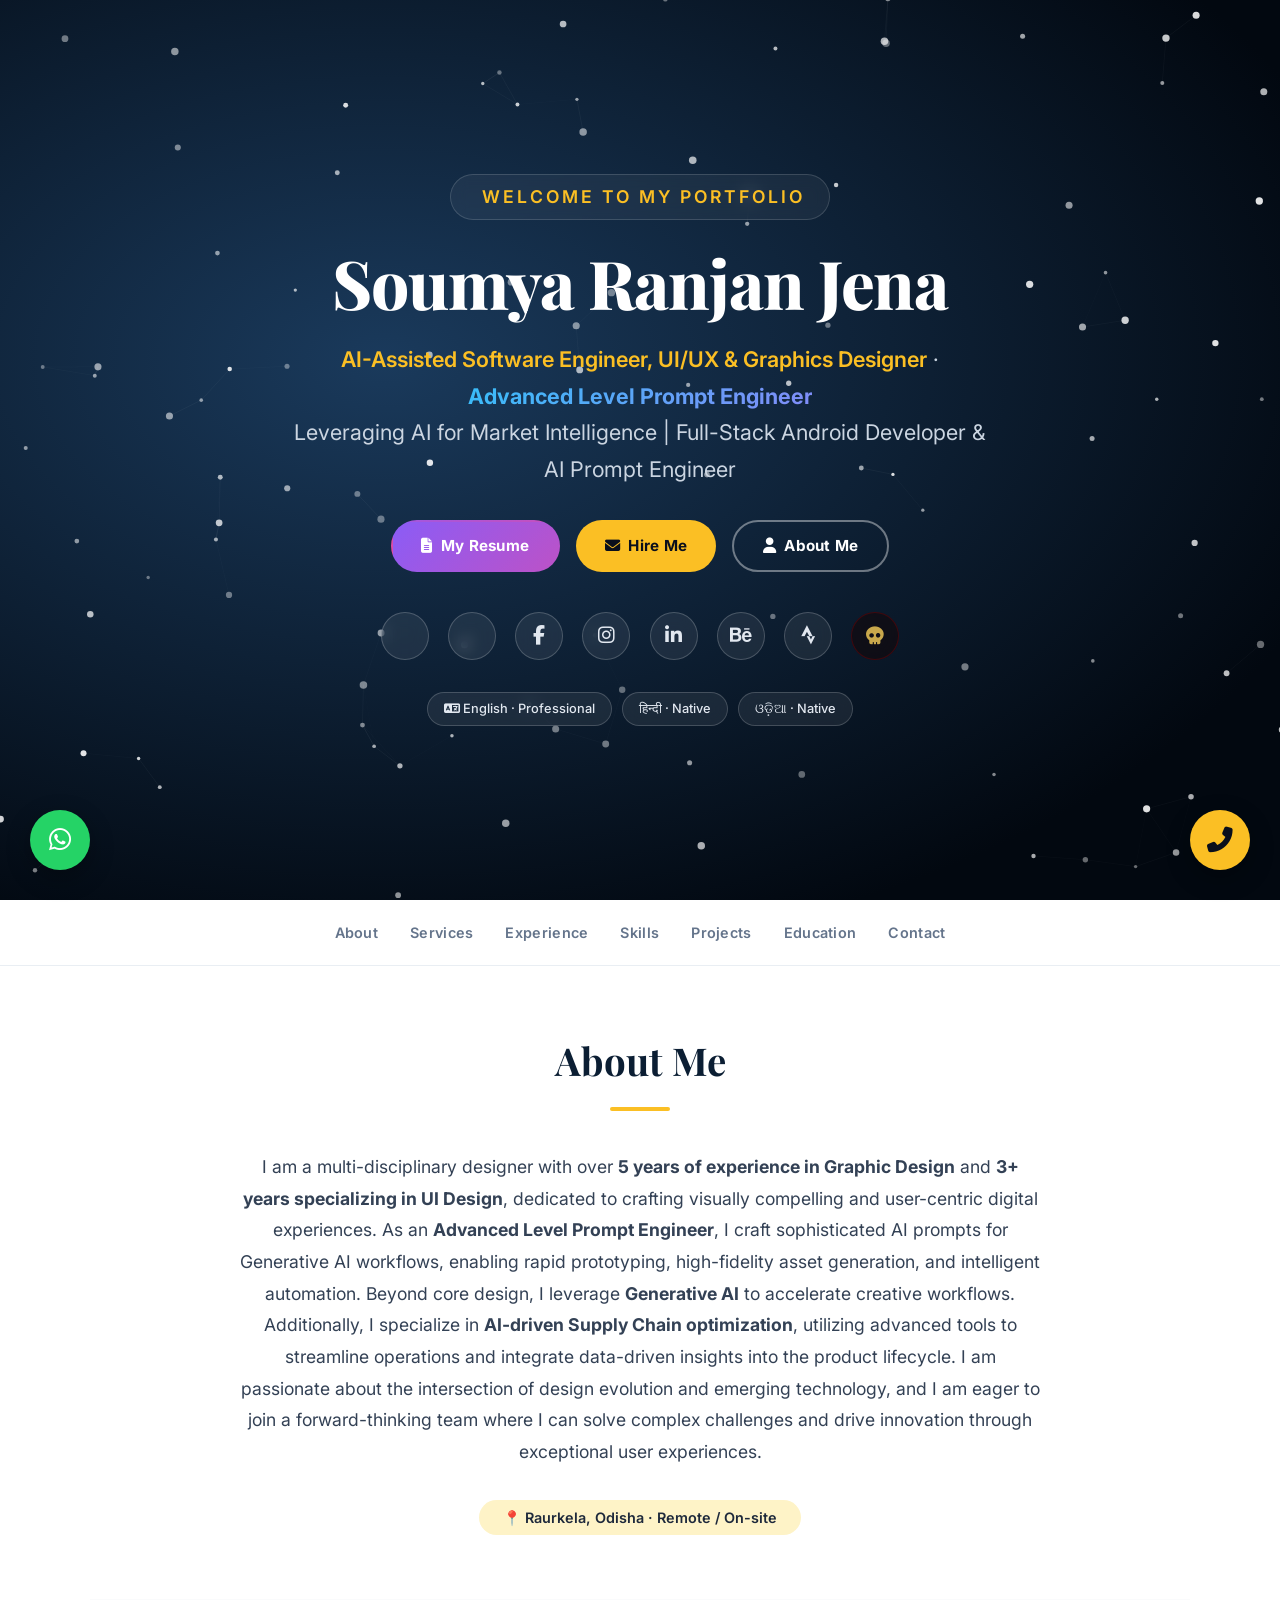
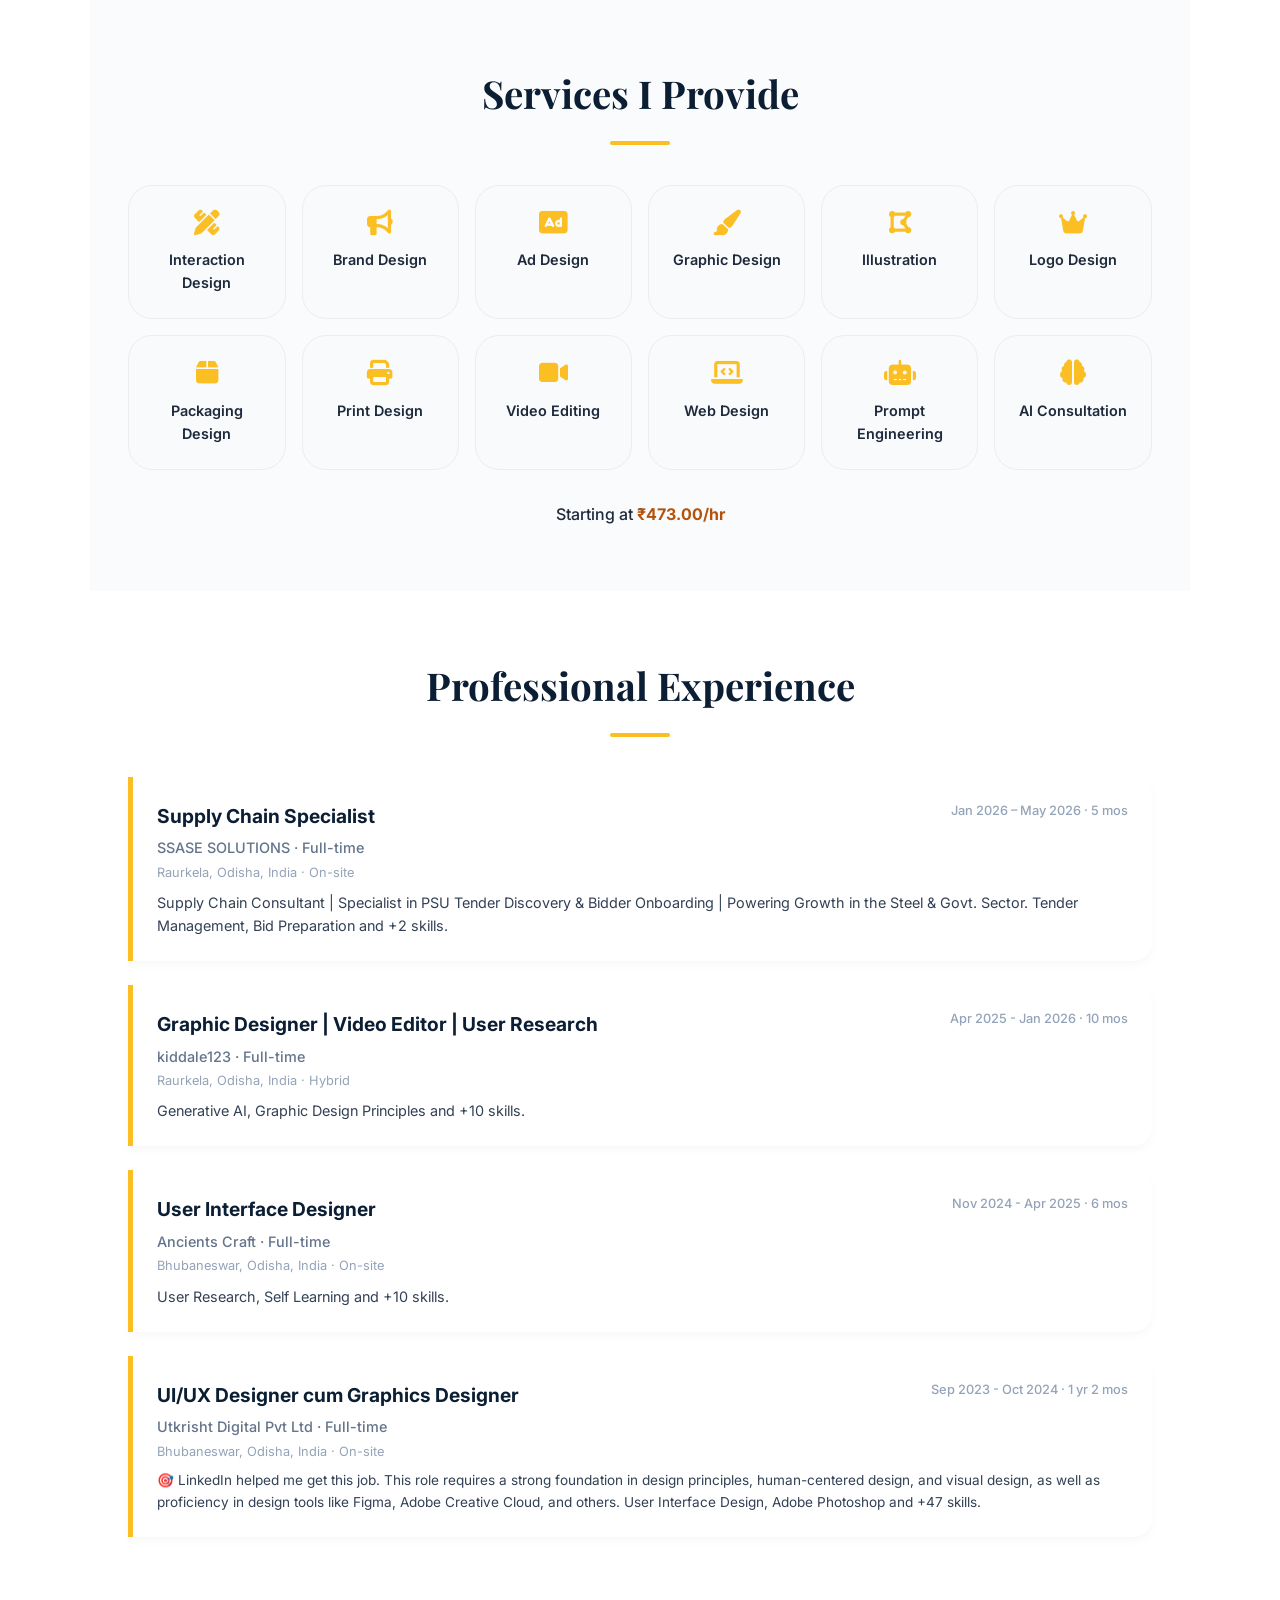
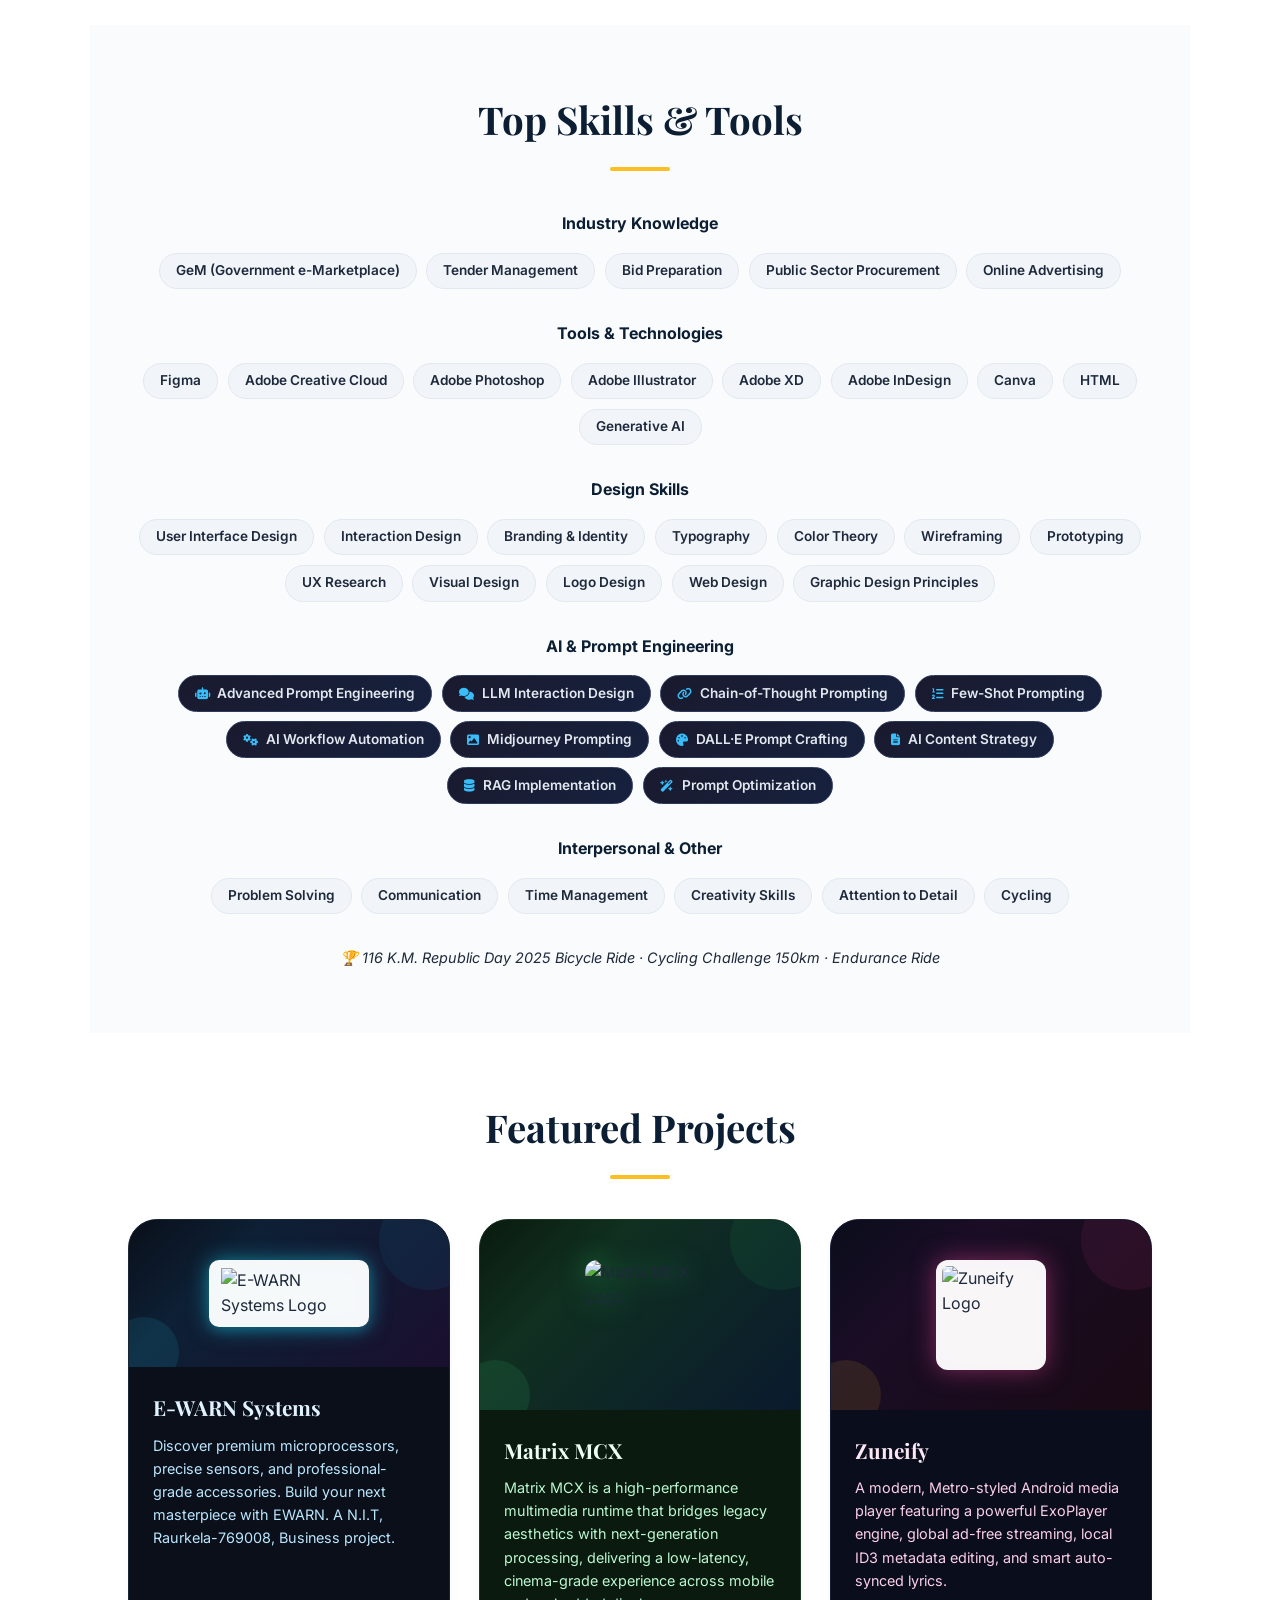
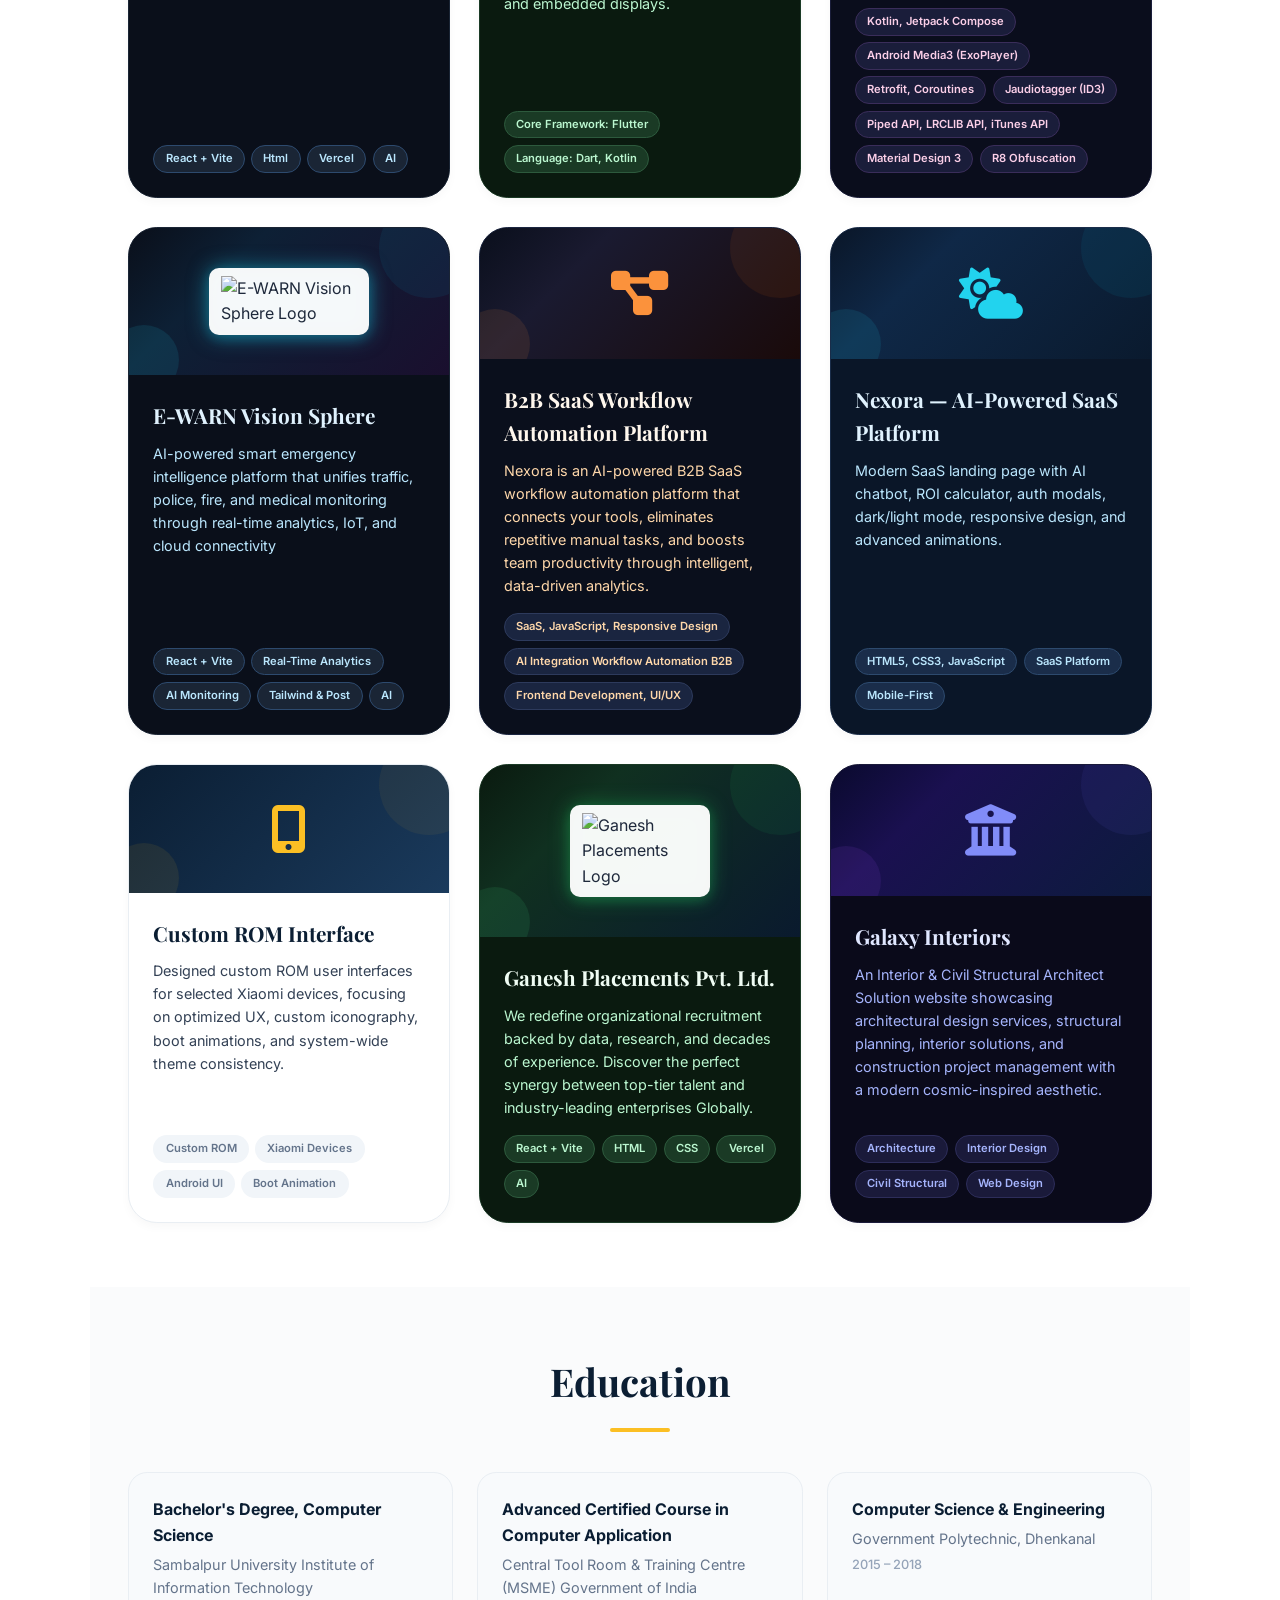
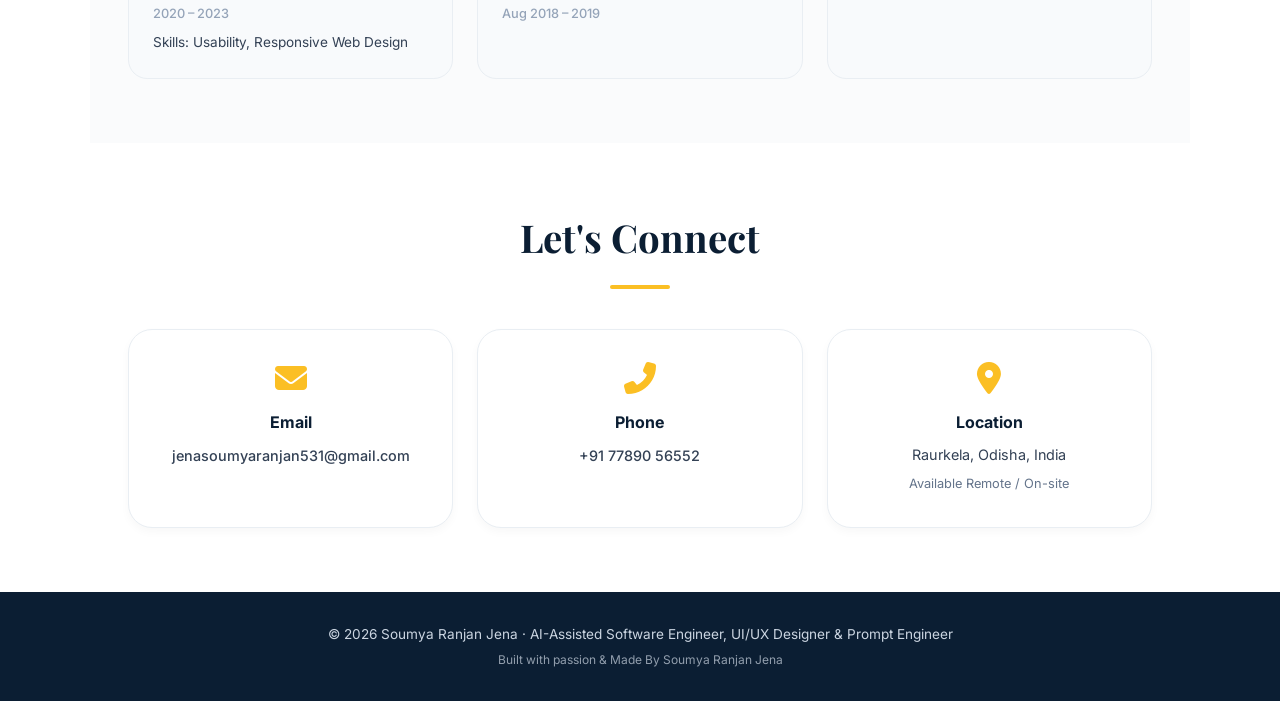
==== index.html @ 6c0fbbd3 "Update index.html" ====
<!DOCTYPE html>
<html lang="en">
<head>
  <meta charset="UTF-8">
  <meta name="viewport" content="width=device-width, initial-scale=1.0, viewport-fit=cover">
  <meta name="description" content="Soumya Ranjan Jena - AI-Assisted Software Engineer, UI/UX Designer & Advanced Prompt Engineer. Full-Stack Android Developer & AI Prompt Engineer and AI-driven Market Intelligence.">
  <meta name="keywords" content="Soumya Ranjan Jena, UI/UX Designer, GitHub, Android App Developer, Prompt Engineer, Graphic Designer, Portfolio, Odisha, Raurkela, AI">
  <meta name="author" content="Soumya Ranjan Jena">
  <meta name="robots" content="index, follow">
  <meta name="theme-color" content="#060e1a">
  <meta property="og:title" content="Soumya Ranjan Jena | AI-Assisted Software Engineer, UI/UX & Prompt Engineer">
  <meta property="og:description" content="Multi-disciplinary designer with 5+ years in Graphic Design, 3+ years in UI Design, and Advanced Prompt Engineering.">
  <meta property="og:type" content="website">
  <meta property="og:url" content="https://soumyaranjanjena.com">
  <meta name="twitter:card" content="summary_large_image">
  <title>Soumya Ranjan Jena | AI-Assisted Software Engineer, UI/UX Designer & Prompt Engineer</title>

  <link rel="preconnect" href="https://fonts.googleapis.com">
  <link rel="preconnect" href="https://fonts.gstatic.com" crossorigin>
  <link href="https://fonts.googleapis.com/css2?family=Inter:opsz,wght@14..32,400;14..32,500;14..32,600;14..32,700;14..32,800&family=Playfair+Display:ital,wght@0,500;0,600;0,700;0,800;1,500&family=JetBrains+Mono:wght@400;500;600;700&display=swap" rel="stylesheet">

  <link rel="stylesheet" href="https://cdnjs.cloudflare.com/ajax/libs/font-awesome/6.5.1/css/all.min.css">
  <link rel="stylesheet" href="styles.css">
</head>
<body>

  <div class="portfolio-container">

    <!-- ═══════════ HERO SECTION ═══════════ -->
    <section class="hero-section" id="heroParticleSection">
      <canvas id="particleCanvas" aria-hidden="true"></canvas>
      <div class="hero-content">
        <div class="hero-greeting">
          <i class="fas fa-sparkle"></i> Welcome to my portfolio
        </div>
        <h1 class="hero-name">Soumya Ranjan Jena</h1>
        <p class="hero-title">
          <span>AI-Assisted Software Engineer, UI/UX & Graphics Designer</span> · <span class="prompt-engineer-highlight">Advanced Level Prompt Engineer</span><br>
          Leveraging AI for Market Intelligence | Full-Stack Android Developer & AI Prompt Engineer
        </p>
        <div class="hero-cta-row">
          <a href="https://drive.google.com/file/d/19AWkJLSnMa0-vsT8TXa7Far9AjU8ln9J/view" target="_blank" rel="noopener noreferrer" class="btn-resume">
            <i class="fas fa-file-alt"></i> My Resume
          </a>
          <a href="mailto:jenasoumyaranjan531@gmail.com" class="btn-primary">
            <i class="fas fa-envelope"></i> Hire Me
          </a>
          <a href="#about" class="btn-outline">
            <i class="fas fa-user"></i> About Me
          </a>
        </div>

        <div class="hero-social-links">
          <a href="https://github.com/blacksrj531/" target="_blank" rel="noopener noreferrer" class="social-icon-link" aria-label="GitHub">
            <i class="fab fa-github-in"></i>
          </a>
           <a href="https://leetcode.com/u/soumya-ranjan-jena-5/" target="_blank" rel="noopener noreferrer" class="social-icon-link" aria-label="LeetCode">
            <i class="fab fa-leetcode-in"></i>
          </a>
          <a href="https://www.facebook.com/share/17TRQU65YR/" target="_blank" rel="noopener noreferrer" class="social-icon-link" aria-label="Facebook">
            <i class="fab fa-facebook-f"></i>
          </a>
          <a href="https://www.instagram.com/blacksrj/" target="_blank" rel="noopener noreferrer" class="social-icon-link" aria-label="Instagram">
            <i class="fab fa-instagram"></i>
          </a>
          <a href="https://www.linkedin.com/in/jenasoumyaranjan531/" target="_blank" rel="noopener noreferrer" class="social-icon-link" aria-label="LinkedIn">
            <i class="fab fa-linkedin-in"></i>
          </a>
          <a href="https://www.behance.net/jenasoumyaranjan531/" target="_blank" rel="noopener noreferrer" class="social-icon-link" aria-label="Behance">
            <i class="fab fa-behance"></i>
          </a>
          <a href="https://www.strava.com/athletes/130008737/" target="_blank" rel="noopener noreferrer" class="social-icon-link" aria-label="Strava">
            <i class="fab fa-strava"></i>
          </a>
          <a href="https://blacksrj531.github.io/SRJ-Gothic-Creation/" target="_blank" rel="noopener noreferrer" class="social-icon-link gothic-portfolio-icon" aria-label="SRJ Gothic Creation Portfolio">
            <i class="fas fa-skull"></i>
          </a>
        </div>

        <div class="hero-lang-badges">
          <span class="lang-badge"><i class="fas fa-language"></i> English · Professional</span>
          <span class="lang-badge">हिन्दी · Native</span>
          <span class="lang-badge">ଓଡ଼ିଆ · Native</span>
        </div>
      </div>
    </section>

    <!-- ═══════════ NAVIGATION ═══════════ -->
    <nav class="nav-bar">
      <button class="mobile-menu-toggle" id="mobileMenuToggle" aria-label="Toggle menu" aria-expanded="false">
        <i class="fas fa-bars"></i>
      </button>
      <div class="nav-links" id="navLinks">
        <a href="#about" class="nav-link">About</a>
        <a href="#services" class="nav-link">Services</a>
        <a href="#experience" class="nav-link">Experience</a>
        <a href="#skills" class="nav-link">Skills</a>
        <a href="#projects" class="nav-link">Projects</a>
        <a href="#education" class="nav-link">Education</a>
        <a href="#contact" class="nav-link">Contact</a>
      </div>
    </nav>

    <!-- ═══════════ ABOUT SECTION ═══════════ -->
    <section class="section" id="about">
      <h2 class="section-title">About Me</h2>
      <p class="about-text">
        I am a multi-disciplinary designer with over <strong>5 years of experience in Graphic Design</strong> and <strong>3+ years specializing in UI Design</strong>, dedicated to crafting visually compelling and user-centric digital experiences. As an <strong>Advanced Level Prompt Engineer</strong>, I craft sophisticated AI prompts for Generative AI workflows, enabling rapid prototyping, high-fidelity asset generation, and intelligent automation. Beyond core design, I leverage <strong>Generative AI</strong> to accelerate creative workflows. Additionally, I specialize in <strong>AI-driven Supply Chain optimization</strong>, utilizing advanced tools to streamline operations and integrate data-driven insights into the product lifecycle. I am passionate about the intersection of design evolution and emerging technology, and I am eager to join a forward-thinking team where I can solve complex challenges and drive innovation through exceptional user experiences.
      </p>
      <div class="location-badge-container">
        <span class="location-badge">📍 Raurkela, Odisha · Remote / On-site</span>
      </div>
    </section>

    <!-- ═══════════ SERVICES SECTION ═══════════ -->
    <section class="section section-alt" id="services">
      <h2 class="section-title">Services I Provide</h2>
      <div class="services-grid">
        <div class="service-card"><i class="fas fa-pencil-ruler"></i> Interaction Design</div>
        <div class="service-card"><i class="fas fa-bullhorn"></i> Brand Design</div>
        <div class="service-card"><i class="fas fa-ad"></i> Ad Design</div>
        <div class="service-card"><i class="fas fa-paint-brush"></i> Graphic Design</div>
        <div class="service-card"><i class="fas fa-draw-polygon"></i> Illustration</div>
        <div class="service-card"><i class="fas fa-crown"></i> Logo Design</div>
        <div class="service-card"><i class="fas fa-box"></i> Packaging Design</div>
        <div class="service-card"><i class="fas fa-print"></i> Print Design</div>
        <div class="service-card"><i class="fas fa-video"></i> Video Editing</div>
        <div class="service-card"><i class="fas fa-laptop-code"></i> Web Design</div>
        <div class="service-card"><i class="fas fa-robot"></i> Prompt Engineering</div>
        <div class="service-card"><i class="fas fa-brain"></i> AI Consultation</div>
      </div>
      <p class="pricing-text">Starting at <strong class="pricing-amount">₹473.00/hr</strong></p>
    </section>

    <!-- ═══════════ EXPERIENCE SECTION ═══════════ -->
    <section class="section" id="experience">
      <h2 class="section-title">Professional Experience</h2>

      <div class="experience-item">
        <div class="exp-header">
          <div class="exp-role">Supply Chain Specialist</div>
          <div class="exp-date">Jan 2026 – May 2026 · 5 mos</div>
        </div>
        <div class="exp-company">SSASE SOLUTIONS · Full-time</div>
        <div class="exp-location">Raurkela, Odisha, India · On-site</div>
        <p class="exp-description">Supply Chain Consultant | Specialist in PSU Tender Discovery & Bidder Onboarding | Powering Growth in the Steel & Govt. Sector. Tender Management, Bid Preparation and +2 skills.</p>
      </div>

      <div class="experience-item">
        <div class="exp-header">
          <div class="exp-role">Graphic Designer | Video Editor | User Research</div>
          <div class="exp-date">Apr 2025 - Jan 2026 · 10 mos</div>
        </div>
        <div class="exp-company">kiddale123 · Full-time</div>
        <div class="exp-location">Raurkela, Odisha, India · Hybrid</div>
        <p class="exp-description">Generative AI, Graphic Design Principles and +10 skills.</p>
      </div>

      <div class="experience-item">
        <div class="exp-header">
          <div class="exp-role">User Interface Designer</div>
          <div class="exp-date">Nov 2024 - Apr 2025 · 6 mos</div>
        </div>
        <div class="exp-company">Ancients Craft · Full-time</div>
        <div class="exp-location">Bhubaneswar, Odisha, India · On-site</div>
        <p class="exp-description">User Research, Self Learning and +10 skills.</p>
      </div>

      <div class="experience-item">
        <div class="exp-header">
          <div class="exp-role">UI/UX Designer cum Graphics Designer</div>
          <div class="exp-date">Sep 2023 - Oct 2024 · 1 yr 2 mos</div>
        </div>
        <div class="exp-company">Utkrisht Digital Pvt Ltd · Full-time</div>
        <div class="exp-location">Bhubaneswar, Odisha, India · On-site</div>
        <p class="exp-description exp-linkedin">🎯 LinkedIn helped me get this job. This role requires a strong foundation in design principles, human-centered design, and visual design, as well as proficiency in design tools like Figma, Adobe Creative Cloud, and others. User Interface Design, Adobe Photoshop and +47 skills.</p>
      </div>
    </section>

    <!-- ═══════════ SKILLS SECTION ═══════════ -->
    <section class="section section-alt" id="skills">
      <h2 class="section-title">Top Skills & Tools</h2>
      <div class="skills-categories">
        <div class="skills-category">
          <h3 class="skills-category-title">Industry Knowledge</h3>
          <div class="skills-cloud">
            <span class="skill-tag">GeM (Government e-Marketplace)</span>
            <span class="skill-tag">Tender Management</span>
            <span class="skill-tag">Bid Preparation</span>
            <span class="skill-tag">Public Sector Procurement</span>
            <span class="skill-tag">Online Advertising</span>
          </div>
        </div>
        <div class="skills-category">
          <h3 class="skills-category-title">Tools & Technologies</h3>
          <div class="skills-cloud">
            <span class="skill-tag">Figma</span>
            <span class="skill-tag">Adobe Creative Cloud</span>
            <span class="skill-tag">Adobe Photoshop</span>
            <span class="skill-tag">Adobe Illustrator</span>
            <span class="skill-tag">Adobe XD</span>
            <span class="skill-tag">Adobe InDesign</span>
            <span class="skill-tag">Canva</span>
            <span class="skill-tag">HTML</span>
            <span class="skill-tag">Generative AI</span>
          </div>
        </div>
        <div class="skills-category">
          <h3 class="skills-category-title">Design Skills</h3>
          <div class="skills-cloud">
            <span class="skill-tag">User Interface Design</span>
            <span class="skill-tag">Interaction Design</span>
            <span class="skill-tag">Branding & Identity</span>
            <span class="skill-tag">Typography</span>
            <span class="skill-tag">Color Theory</span>
            <span class="skill-tag">Wireframing</span>
            <span class="skill-tag">Prototyping</span>
            <span class="skill-tag">UX Research</span>
            <span class="skill-tag">Visual Design</span>
            <span class="skill-tag">Logo Design</span>
            <span class="skill-tag">Web Design</span>
            <span class="skill-tag">Graphic Design Principles</span>
          </div>
        </div>
        <div class="skills-category">
          <h3 class="skills-category-title">AI & Prompt Engineering</h3>
          <div class="skills-cloud">
            <span class="skill-tag skill-tag-ai"><i class="fas fa-robot"></i> Advanced Prompt Engineering</span>
            <span class="skill-tag skill-tag-ai"><i class="fas fa-comments"></i> LLM Interaction Design</span>
            <span class="skill-tag skill-tag-ai"><i class="fas fa-link"></i> Chain-of-Thought Prompting</span>
            <span class="skill-tag skill-tag-ai"><i class="fas fa-list-ol"></i> Few-Shot Prompting</span>
            <span class="skill-tag skill-tag-ai"><i class="fas fa-gears"></i> AI Workflow Automation</span>
            <span class="skill-tag skill-tag-ai"><i class="fas fa-image"></i> Midjourney Prompting</span>
            <span class="skill-tag skill-tag-ai"><i class="fas fa-palette"></i> DALL·E Prompt Crafting</span>
            <span class="skill-tag skill-tag-ai"><i class="fas fa-file-lines"></i> AI Content Strategy</span>
            <span class="skill-tag skill-tag-ai"><i class="fas fa-database"></i> RAG Implementation</span>
            <span class="skill-tag skill-tag-ai"><i class="fas fa-wand-magic-sparkles"></i> Prompt Optimization</span>
          </div>
        </div>
        <div class="skills-category">
          <h3 class="skills-category-title">Interpersonal & Other</h3>
          <div class="skills-cloud">
            <span class="skill-tag">Problem Solving</span>
            <span class="skill-tag">Communication</span>
            <span class="skill-tag">Time Management</span>
            <span class="skill-tag">Creativity Skills</span>
            <span class="skill-tag">Attention to Detail</span>
            <span class="skill-tag">Cycling</span>
          </div>
        </div>
      </div>
      <p class="cycling-achievement">🏆 116 K.M. Republic Day 2025 Bicycle Ride · Cycling Challenge 150km · Endurance Ride</p>
    </section>

    <!-- ═══════════ PROJECTS SECTION ═══════════ -->
    <section class="section" id="projects">
      <h2 class="section-title">Featured Projects</h2>
      <div class="projects-grid">

        <!-- Project 1: E-WARN Systems -->
        <a href="https://ewarn-systems.vercel.app/" target="_blank" rel="noopener noreferrer" class="project-card ewarn-card" style="text-decoration: none; color: inherit;">
          <div class="project-image ewarn-project-image">
            <img src="https://raw.githubusercontent.com/blacksrj531/E-WARN_Systems/main/EWarn.png" alt="E-WARN Systems Logo" class="ewarn-logo-img" loading="lazy">
          </div>
          <div class="project-content">
            <h3 class="project-title">E-WARN Systems</h3>
            <p class="project-description">Discover premium microprocessors, precise sensors, and professional-grade accessories. Build your next masterpiece with EWARN. A N.I.T, Raurkela-769008, Business project.</p>
            <div class="project-tags">
              <span class="project-tag">React + Vite</span>
              <span class="project-tag">Html</span>
              <span class="project-tag">Vercel</span>
              <span class="project-tag">AI</span>
            </div>
          </div>
          <div class="project-overlay ewarn-overlay">
            <i class="fas fa-rocket"></i>
            <span>Visit Website</span>
          </div>
        </a>

        <!-- Project 2: Matrix MCX -->
        <a href="https://github.com/blacksrj531/Matrix-MCX" target="_blank" rel="noopener noreferrer" class="project-card matrix-card" style="text-decoration: none; color: inherit;">
          <div class="project-image matrix-project-image">
            <img src="https://raw.githubusercontent.com/blacksrj531/Matrix-MCX/main/MatrixMCX_Logo_Symbol.png" alt="Matrix MCX Logo" class="matrix-logo-img" loading="lazy">
          </div>
          <div class="project-content">
            <h3 class="project-title">Matrix MCX</h3>
            <p class="project-description">Matrix MCX is a high-performance multimedia runtime that bridges legacy aesthetics with next-generation processing, delivering a low-latency, cinema-grade experience across mobile and embedded displays.</p>
            <div class="project-tags">
              <span class="project-tag">Core Framework: Flutter</span>
              <span class="project-tag">Language: Dart, Kotlin</span>
            </div>
          </div>
          <div class="project-overlay matrix-overlay">
            <i class="fab fa-github"></i>
            <span>View on GitHub</span>
          </div>
        </a>

        <!-- Project 3: Zuneify -->
        <a href="https://github.com/blacksrj531/Zuneify" target="_blank" rel="noopener noreferrer" class="project-card zuneify-card" style="text-decoration: none; color: inherit;">
          <div class="project-image zuneify-project-image">
            <img src="https://raw.githubusercontent.com/blacksrj531/my_portfolio_531/main/ZUNE_Custom_Logo.png" alt="Zuneify Logo" class="zuneify-logo-img" loading="lazy">
          </div>
          <div class="project-content">
            <h3 class="project-title">Zuneify</h3>
            <p class="project-description">A modern, Metro-styled Android media player featuring a powerful ExoPlayer engine, global ad-free streaming, local ID3 metadata editing, and smart auto-synced lyrics.</p>
            <div class="project-tags">
              <span class="project-tag">Kotlin, Jetpack Compose</span>
              <span class="project-tag">Android Media3 (ExoPlayer)</span>
              <span class="project-tag">Retrofit, Coroutines</span>
              <span class="project-tag">Jaudiotagger (ID3)</span>
              <span class="project-tag">Piped API, LRCLIB API, iTunes API</span>
              <span class="project-tag">Material Design 3</span>
              <span class="project-tag">R8 Obfuscation</span>
            </div>
          </div>
          <div class="project-overlay zuneify-overlay">
            <i class="fab fa-github"></i>
            <span>View on GitHub</span>
          </div>
        </a>

         <!-- Project 4: E-WARN Vision Sphere -->
        <a href="https://blacksrj531.github.io/ewarn_vision_sphere/" target="_blank" rel="noopener noreferrer" class="project-card ewarn-card" style="text-decoration: none; color: inherit;">
          <div class="project-image ewarn-project-image">
            <img src="https://raw.githubusercontent.com/blacksrj531/ewarn_vision_sphere/main/public/ewarn-logo.png" alt="E-WARN Vision Sphere Logo" class="ewarn-logo-img" loading="lazy">
          </div>
          <div class="project-content">
            <h3 class="project-title">E-WARN Vision Sphere</h3>
            <p class="project-description">AI-powered smart emergency intelligence platform that unifies traffic, police, fire, and medical monitoring through real-time analytics, IoT, and cloud connectivity</p>
            <div class="project-tags">
              <span class="project-tag">React + Vite</span>
              <span class="project-tag">Real-Time Analytics</span>
              <span class="project-tag">AI Monitoring</span>
              <span class="project-tag">Tailwind & Post</span>
              <span class="project-tag">AI</span>
            </div>
          </div>
          <div class="project-overlay ewarn-overlay">
            <i class="fas fa-rocket"></i>
            <span>Visit Website</span>
          </div>
        </a>

        <!-- Project 5: B2B SaaS Workflow Automation Platform -->
        <a href="https://blacksrj531.github.io/SaaS_Product_Demo/" target="_blank" rel="noopener noreferrer" class="project-card saas-card" style="text-decoration: none; color: inherit;">
          <div class="project-image saas-project-image">
            <i class="fas fa-diagram-project project-icon-main"></i>
          </div>
          <div class="project-content">
            <h3 class="project-title">B2B SaaS Workflow Automation Platform</h3>
            <p class="project-description">Nexora is an AI-powered B2B SaaS workflow automation platform that connects your tools, eliminates repetitive manual tasks, and boosts team productivity through intelligent, data-driven analytics.</p>
            <div class="project-tags">
              <span class="project-tag">SaaS, JavaScript, Responsive Design</span>
              <span class="project-tag">AI Integration Workflow Automation B2B</span>
              <span class="project-tag">Frontend Development, UI/UX</span>
            </div>
          </div>
          <div class="project-overlay saas-overlay">
            <i class="fas fa-rocket"></i>
            <span>Visit Website</span>
          </div>
        </a>

        <!-- Project 6: Nexora — AI-Powered SaaS Platform -->
        <a href="https://blacksrj531.github.io/Nexora/" target="_blank" rel="noopener noreferrer" class="project-card nexora-card" style="text-decoration: none; color: inherit;">
          <div class="project-image nexora-project-image">
            <i class="fas fa-cloud-sun project-icon-main"></i>
          </div>
          <div class="project-content">
            <h3 class="project-title">Nexora — AI-Powered SaaS Platform</h3>
            <p class="project-description">Modern SaaS landing page with AI chatbot, ROI calculator, auth modals, dark/light mode, responsive design, and advanced animations.</p>
            <div class="project-tags">
              <span class="project-tag">HTML5, CSS3, JavaScript</span>
              <span class="project-tag">SaaS Platform</span>
              <span class="project-tag">Mobile-First</span>
            </div>
          </div>
          <div class="project-overlay nexora-overlay">
            <i class="fas fa-rocket"></i>
            <span>Visit Website</span>
          </div>
        </a>

        <!-- Project 7: Custom ROM Interface -->
        <div class="project-card">
          <div class="project-image">
            <i class="fas fa-mobile-alt project-icon-main"></i>
          </div>
          <div class="project-content">
            <h3 class="project-title">Custom ROM Interface</h3>
            <p class="project-description">Designed custom ROM user interfaces for selected Xiaomi devices, focusing on optimized UX, custom iconography, boot animations, and system-wide theme consistency.</p>
            <div class="project-tags">
              <span class="project-tag">Custom ROM</span>
              <span class="project-tag">Xiaomi Devices</span>
              <span class="project-tag">Android UI</span>
              <span class="project-tag">Boot Animation</span>
            </div>
          </div>
          <div class="project-overlay">
            <i class="fas fa-external-link-alt"></i>
            <span>View Project</span>
          </div>
        </div>

        <!-- Project 8: Ganesh Placements Pvt. Ltd. -->
        <a href="https://ganesh-placements.vercel.app/" target="_blank" rel="noopener noreferrer" class="project-card ganesh-card" style="text-decoration: none; color: inherit;">
          <div class="project-image ganesh-project-image">
            <img src="https://raw.githubusercontent.com/blacksrj531/Ganesh_Placements_PVT_LTD/main/Ganesh_logo.png" alt="Ganesh Placements Logo" class="ganesh-logo-img" loading="lazy">
          </div>
          <div class="project-content">
            <h3 class="project-title">Ganesh Placements Pvt. Ltd.</h3>
            <p class="project-description">We redefine organizational recruitment backed by data, research, and decades of experience. Discover the perfect synergy between top-tier talent and industry-leading enterprises Globally.</p>
            <div class="project-tags">
              <span class="project-tag">React + Vite</span>
              <span class="project-tag">HTML</span>
              <span class="project-tag">CSS</span>
              <span class="project-tag">Vercel</span>
              <span class="project-tag">AI</span>
            </div>
          </div>
          <div class="project-overlay ganesh-overlay">
            <i class="fas fa-rocket"></i>
            <span>Visit Website</span>
          </div>
        </a>

        <!-- Project 9: Galaxy Interiors -->
        <a href="https://blacksrj531.github.io/Galaxy__Interiors/" target="_blank" rel="noopener noreferrer" class="project-card galaxy-card" style="text-decoration: none; color: inherit;">
          <div class="project-image galaxy-project-image">
            <i class="fas fa-building-columns project-icon-main"></i>
          </div>
          <div class="project-content">
            <h3 class="project-title">Galaxy Interiors</h3>
            <p class="project-description">An Interior & Civil Structural Architect Solution website showcasing architectural design services, structural planning, interior solutions, and construction project management with a modern cosmic-inspired aesthetic.</p>
            <div class="project-tags">
              <span class="project-tag">Architecture</span>
              <span class="project-tag">Interior Design</span>
              <span class="project-tag">Civil Structural</span>
              <span class="project-tag">Web Design</span>
            </div>
          </div>
          <div class="project-overlay galaxy-overlay">
            <i class="fas fa-rocket"></i>
            <span>Visit Website</span>
          </div>
        </a>

      </div>
    </section>

    <!-- ═══════════ EDUCATION SECTION ═══════════ -->
    <section class="section section-alt" id="education">
      <h2 class="section-title">Education</h2>
      <div class="education-grid">
        <div class="education-item">
          <div class="edu-degree">Bachelor's Degree, Computer Science</div>
          <div class="edu-school">Sambalpur University Institute of Information Technology</div>
          <div class="edu-date">2020 – 2023</div>
          <p class="edu-skills">Skills: Usability, Responsive Web Design</p>
        </div>
        <div class="education-item">
          <div class="edu-degree">Advanced Certified Course in Computer Application</div>
          <div class="edu-school">Central Tool Room & Training Centre (MSME) Government of India</div>
          <div class="edu-date">Aug 2018 – 2019</div>
        </div>
        <div class="education-item">
          <div class="edu-degree">Computer Science & Engineering</div>
          <div class="edu-school">Government Polytechnic, Dhenkanal</div>
          <div class="edu-date">2015 – 2018</div>
        </div>
      </div>
    </section>

    <!-- ═══════════ CONTACT SECTION ═══════════ -->
    <section class="section" id="contact">
      <h2 class="section-title">Let's Connect</h2>
      <div class="contact-grid">
        <div class="contact-card">
          <i class="fas fa-envelope contact-icon"></i>
          <h3>Email</h3>
          <a href="mailto:jenasoumyaranjan531@gmail.com">jenasoumyaranjan531@gmail.com</a>
        </div>
        <div class="contact-card">
          <i class="fas fa-phone-alt contact-icon"></i>
          <h3>Phone</h3>
          <a href="tel:+917789056552">+91 77890 56552</a>
        </div>
        <div class="contact-card">
          <i class="fas fa-map-marker-alt contact-icon"></i>
          <h3>Location</h3>
          <p>Raurkela, Odisha, India</p>
          <p class="contact-availability">Available Remote / On-site</p>
        </div>
      </div>
    </section>

    <!-- ═══════════ FOOTER ═══════════ -->
    <footer class="footer">
      <p>&copy; 2026 Soumya Ranjan Jena · AI-Assisted Software Engineer, UI/UX Designer & Prompt Engineer</p>
      <p class="footer-tagline">Built with passion & Made By Soumya Ranjan Jena</p>
    </footer>

  </div>

  <!-- ═══════════ FLOATING ACTION BUTTONS ═══════════ -->
  <a href="#" id="whatsappBtn" class="floating-btn whatsapp-btn" aria-label="Chat on WhatsApp">
    <i class="fab fa-whatsapp"></i>
    <span class="floating-btn-tooltip">Chat on WhatsApp</span>
  </a>

  <a href="tel:+917789056552" class="floating-btn call-btn" aria-label="Call Now">
    <i class="fas fa-phone-alt"></i>
    <span class="floating-btn-tooltip">Call +91 77890 56552</span>
  </a>

  <script src="script.js" defer></script>
</body>
</html>
---- styles.css ----
/* ═══════════════════════════════════════════════
   STYLES.CSS
   Soumya Ranjan Jena - Portfolio Website
   Fully Responsive Design
   ═══════════════════════════════════════════════ */

*,
*::before,
*::after {
  margin: 0;
  padding: 0;
  box-sizing: border-box;
}

:root {
  --color-deep-blue: #060e1a;
  --color-dark-blue: #0b1e33;
  --color-navy: #1a3a5c;
  --color-gold: #fbbf24;
  --color-gold-dark: #b45309;
  --color-gold-hover: #f59e0b;
  --color-white: #ffffff;
  --color-off-white: #f8fafc;
  --color-light-gray: #f1f5f9;
  --color-lighter-gray: #fafbfc;
  --color-border: #e9eef3;
  --color-text-primary: #1e293b;
  --color-text-secondary: #334155;
  --color-text-muted: #64748b;
  --color-text-light: #94a3b8;
  --color-text-inverse: #cbd5e1;
  --color-spotify-green: #1db954;
  --color-spotify-dark: #121212;
  --color-spotify-gray: #282828;
  --color-ai-blue: #38bdf8;
  --color-ai-purple: #818cf8;
  --color-ai-dark: #1a1a2e;

  --font-primary: 'Inter', -apple-system, BlinkMacSystemFont, sans-serif;
  --font-display: 'Playfair Display', serif;
  --font-mono: 'JetBrains Mono', monospace;

  --transition-smooth: 0.3s ease;
  --transition-bounce: 0.35s cubic-bezier(0.25, 0.46, 0.45, 0.94);
  --shadow-sm: 0 4px 10px rgba(0, 0, 0, 0.03);
  --shadow-md: 0 12px 28px rgba(0, 0, 0, 0.08);
  --shadow-lg: 0 30px 80px rgba(0, 20, 40, 0.12);
  --shadow-ai: 0 8px 20px rgba(56, 189, 248, 0.25);

  --container-max: 1300px;
  --section-max: 1100px;
}

html {
  scroll-behavior: smooth;
  font-size: 16px;
}

body {
  background: #f0f4f8;
  font-family: var(--font-primary);
  color: var(--color-text-primary);
  line-height: 1.6;
  -webkit-font-smoothing: antialiased;
  -moz-osx-font-smoothing: grayscale;
  overflow-x: hidden;
}

img { max-width: 100%; height: auto; display: block; }
a { text-decoration: none; color: inherit; }

.portfolio-container {
  max-width: var(--container-max);
  margin: 0 auto;
  background: var(--color-white);
  box-shadow: var(--shadow-lg);
  overflow: hidden;
}

/* ═══════════ HERO ═══════════ */
.hero-section {
  background: var(--color-deep-blue);
  background-image: radial-gradient(ellipse at 30% 40%, var(--color-navy) 0%, #020810 80%);
  min-height: 100vh;
  min-height: 100dvh;
  display: flex;
  align-items: center;
  justify-content: center;
  position: relative;
  overflow: hidden;
  cursor: crosshair;
  padding: 4rem 1.5rem;
}

#particleCanvas {
  position: absolute;
  top: 0; left: 0;
  width: 100%; height: 100%;
  z-index: 0;
  pointer-events: none;
}

.hero-content {
  position: relative;
  z-index: 3;
  text-align: center;
  max-width: 900px;
  width: 100%;
  pointer-events: none;
}

.hero-content * { pointer-events: auto; }

.hero-greeting {
  font-size: clamp(0.75rem, 1.5vw, 1.1rem);
  font-weight: 600;
  letter-spacing: 3px;
  text-transform: uppercase;
  color: var(--color-gold);
  margin-bottom: 1.5rem;
  background: rgba(255,255,255,0.05);
  display: inline-block;
  padding: 0.5rem 1.5rem;
  border-radius: 3rem;
  backdrop-filter: blur(8px);
  border: 1px solid rgba(255,255,255,0.15);
}

.hero-name {
  font-family: var(--font-display);
  font-size: clamp(2rem, 6vw, 4.2rem);
  font-weight: 800;
  color: var(--color-white);
  line-height: 1.15;
  margin-bottom: 1.2rem;
  letter-spacing: -1px;
  word-break: break-word;
}

.hero-title {
  font-size: clamp(0.9rem, 1.8vw, 1.35rem);
  font-weight: 400;
  color: var(--color-text-inverse);
  margin-bottom: 2rem;
  line-height: 1.7;
  max-width: 700px;
  margin-left: auto;
  margin-right: auto;
}

.hero-title span { color: var(--color-gold); font-weight: 600; }

.prompt-engineer-highlight {
  background: linear-gradient(135deg, var(--color-ai-blue) 0%, var(--color-ai-purple) 100%);
  -webkit-background-clip: text;
  -webkit-text-fill-color: transparent;
  background-clip: text;
  font-weight: 700 !important;
  position: relative;
}

.hero-cta-row {
  display: flex;
  gap: 1rem;
  flex-wrap: wrap;
  justify-content: center;
  margin-top: 2rem;
}

.btn-primary, .btn-outline {
  display: inline-flex;
  align-items: center;
  gap: 0.5rem;
  font-weight: 700;
  padding: 0.75rem 1.8rem;
  border-radius: 3rem;
  text-decoration: none;
  transition: all var(--transition-smooth);
  letter-spacing: 0.3px;
  cursor: pointer;
  font-size: clamp(0.8rem, 1.2vw, 0.95rem);
  white-space: nowrap;
}

.btn-primary { background: var(--color-gold); color: #0a0f1c; border: none; }
.btn-primary:hover { background: var(--color-gold-hover); transform: translateY(-3px); box-shadow: 0 16px 32px rgba(251,191,36,0.3); }
.btn-outline { background: transparent; border: 2px solid rgba(255,255,255,0.4); color: var(--color-white); }
.btn-outline:hover { border-color: var(--color-gold); color: var(--color-gold); background: rgba(251,191,36,0.06); transform: translateY(-3px); }

/* ═══════════ RESUME BUTTON (FANCY) ═══════════ */
.btn-resume {
  display: inline-flex;
  align-items: center;
  gap: 0.5rem;
  font-weight: 700;
  padding: 0.75rem 1.8rem;
  border-radius: 3rem;
  text-decoration: none;
  transition: all var(--transition-smooth);
  letter-spacing: 0.3px;
  cursor: pointer;
  font-size: clamp(0.8rem, 1.2vw, 0.95rem);
  white-space: nowrap;
  position: relative;
  overflow: hidden;
  background: linear-gradient(135deg, #8b5cf6 0%, #ec4899 100%);
  color: #ffffff;
  border: 2px solid transparent;
  background-size: 200% 200%;
  animation: gradientShift 3s ease infinite;
}

.btn-resume::before {
  content: '';
  position: absolute;
  top: 0;
  left: -100%;
  width: 100%;
  height: 100%;
  background: linear-gradient(90deg, transparent, rgba(255,255,255,0.35), transparent);
  transition: left 0.6s ease;
}

.btn-resume:hover::before {
  left: 100%;
}

.btn-resume:hover {
  transform: translateY(-3px) scale(1.03);
  box-shadow: 0 18px 36px rgba(139, 92, 246, 0.45), 0 0 25px rgba(236, 72, 153, 0.3);
  border-color: rgba(255,255,255,0.3);
}

.btn-resume i {
  position: relative;
  z-index: 1;
  animation: resumeWiggle 2s ease-in-out infinite;
}

@keyframes gradientShift {
  0% { background-position: 0% 50%; }
  50% { background-position: 100% 50%; }
  100% { background-position: 0% 50%; }
}

@keyframes resumeWiggle {
  0%, 100% { transform: rotate(0deg); }
  25% { transform: rotate(-8deg); }
  75% { transform: rotate(8deg); }
}

.hero-social-links { display: flex; gap: 1.2rem; justify-content: center; flex-wrap: wrap; margin-top: 2.5rem; }

.social-icon-link {
  display: flex; align-items: center; justify-content: center;
  width: 48px; height: 48px; border-radius: 50%;
  background: rgba(255,255,255,0.07); backdrop-filter: blur(8px);
  border: 1px solid rgba(255,255,255,0.2); color: #e2e8f0;
  font-size: 1.2rem; text-decoration: none;
  transition: all var(--transition-bounce); position: relative; overflow: hidden;
}

.social-icon-link::before {
  content: ''; position: absolute; top: 50%; left: 50%;
  width: 0; height: 0; border-radius: 50%;
  background: var(--color-gold); transform: translate(-50%, -50%);
  transition: width 0.4s ease, height 0.4s ease; z-index: 0;
}

.social-icon-link i { position: relative; z-index: 1; transition: color 0.3s ease; }
.social-icon-link:hover { border-color: var(--color-gold); transform: translateY(-5px); box-shadow: 0 12px 28px rgba(251,191,36,0.25); }
.social-icon-link:hover::before { width: 120%; height: 120%; }
.social-icon-link:hover i { color: #0a0f1c; }

.gothic-portfolio-icon {
  position: relative;
  background: rgba(20, 5, 5, 0.5) !important;
  border-color: rgba(139, 0, 0, 0.4) !important;
}

.gothic-portfolio-icon::before {
  background: linear-gradient(135deg, #8b0000, #4a0000) !important;
}

.gothic-portfolio-icon i {
  color: #c9a84c !important;
  font-size: 1.1rem;
}

.gothic-portfolio-icon:hover {
  border-color: #c9a84c !important;
  box-shadow: 0 12px 28px rgba(139, 0, 0, 0.5), 0 0 20px rgba(201, 168, 76, 0.3) !important;
  transform: translateY(-5px);
}

.gothic-portfolio-icon:hover i {
  color: #ff4444 !important;
}

.hero-lang-badges { display: flex; gap: 0.6rem; justify-content: center; flex-wrap: wrap; margin-top: 2rem; }
.lang-badge {
  background: rgba(255,255,255,0.07); backdrop-filter: blur(8px);
  padding: 0.35rem 1rem; border-radius: 2rem;
  font-size: clamp(0.7rem, 1vw, 0.85rem); color: #e2e8f0;
  border: 1px solid rgba(255,255,255,0.18); font-weight: 500;
}

/* ═══════════ NAVIGATION ═══════════ */
.nav-bar {
  display: flex; justify-content: center; align-items: center;
  padding: 1rem 2rem; background: var(--color-white);
  border-bottom: 1px solid var(--color-border);
  position: sticky; top: 0; z-index: 100; flex-wrap: wrap;
}

.mobile-menu-toggle {
  display: none; background: none; border: none;
  font-size: 1.5rem; color: var(--color-text-primary);
  cursor: pointer; padding: 0.5rem;
}
.mobile-menu-toggle:hover { color: var(--color-gold-dark); }

.nav-links { display: flex; gap: 2rem; flex-wrap: wrap; justify-content: center; }
.nav-link {
  font-weight: 600; font-size: 0.9rem; color: var(--color-text-muted);
  text-decoration: none; letter-spacing: 0.3px;
  transition: color 0.2s; cursor: pointer; padding: 0.3rem 0;
}
.nav-link:hover, .nav-link:focus { color: var(--color-gold-dark); outline: none; }

/* ═══════════ SECTIONS ═══════════ */
.section {
  padding: clamp(2.5rem, 5vw, 5rem) clamp(1rem, 3vw, 2.5rem);
  max-width: var(--section-max); margin: 0 auto; width: 100%;
}
.section-alt { background: var(--color-lighter-gray); }

.section-title {
  font-family: var(--font-display);
  font-size: clamp(1.6rem, 4vw, 2.4rem);
  font-weight: 700; color: var(--color-dark-blue);
  margin-bottom: 2.5rem; text-align: center; position: relative;
}
.section-title::after {
  content: ''; display: block; width: 60px; height: 4px;
  background: var(--color-gold); margin: 1rem auto 0; border-radius: 2px;
}

.about-text {
  font-size: clamp(0.9rem, 1.5vw, 1.1rem);
  color: var(--color-text-secondary);
  max-width: 800px; margin: 0 auto; text-align: center; line-height: 1.8;
}
.location-badge-container { text-align: center; margin-top: 2rem; }
.location-badge {
  background: #fef3c7; padding: 0.4rem 1.5rem;
  border-radius: 2rem; font-weight: 600; font-size: 0.9rem; display: inline-block;
}

.services-grid {
  display: grid;
  grid-template-columns: repeat(auto-fit, minmax(140px, 1fr));
  gap: 1rem; margin-top: 2rem;
}
.service-card {
  background: var(--color-off-white); border-radius: 1.5rem;
  padding: 1.5rem 1rem; text-align: center;
  border: 1px solid var(--color-border);
  transition: all var(--transition-smooth);
  font-weight: 600; font-size: clamp(0.75rem, 1.2vw, 0.9rem); cursor: default;
}
.service-card:hover {
  transform: translateY(-5px);
  box-shadow: 0 16px 28px rgba(0,0,0,0.06); border-color: var(--color-gold);
}
.service-card i { font-size: 1.6rem; color: var(--color-gold); margin-bottom: 0.8rem; display: block; }
.pricing-text { text-align: center; margin-top: 2rem; font-weight: 500; font-size: clamp(0.85rem, 1.3vw, 1rem); }
.pricing-amount { color: var(--color-gold-dark); }

.experience-item {
  background: var(--color-white); border-left: 5px solid var(--color-gold);
  padding: 1.5rem; margin-bottom: 1.5rem;
  border-radius: 0 1.2rem 1.2rem 0;
  box-shadow: var(--shadow-sm); transition: all var(--transition-smooth);
}
.experience-item:hover { transform: translateX(6px); box-shadow: var(--shadow-md); }
.exp-header {
  display: flex; justify-content: space-between;
  align-items: flex-start; flex-wrap: wrap; gap: 0.5rem; margin-bottom: 0.3rem;
}
.exp-role { font-weight: 700; font-size: clamp(0.95rem, 1.5vw, 1.2rem); color: var(--color-dark-blue); }
.exp-date { font-size: 0.8rem; color: var(--color-text-light); font-weight: 500; white-space: nowrap; }
.exp-company { color: var(--color-text-muted); font-weight: 500; margin-bottom: 0.2rem; font-size: 0.9rem; }
.exp-location { font-size: 0.8rem; color: var(--color-text-light); margin-bottom: 0.5rem; }
.exp-description { margin-top: 0.5rem; font-size: 0.9rem; color: var(--color-text-secondary); }
.exp-linkedin { font-size: 0.85rem; }

.skills-categories { display: flex; flex-direction: column; gap: 2rem; }
.skills-category-title {
  font-size: 1rem; font-weight: 700; color: var(--color-dark-blue);
  margin-bottom: 1rem; text-align: center;
}
.skills-cloud { display: flex; flex-wrap: wrap; gap: 0.6rem; justify-content: center; }

.skill-tag {
  background: var(--color-light-gray); padding: 0.4rem 1rem;
  border-radius: 2.5rem; font-weight: 600;
  font-size: clamp(0.7rem, 1.1vw, 0.85rem);
  color: var(--color-text-primary); transition: all 0.25s;
  cursor: default; border: 1px solid #e2e8f0; white-space: nowrap;
}
.skill-tag:hover {
  background: var(--color-dark-blue); color: var(--color-gold);
  border-color: var(--color-dark-blue); transform: translateY(-2px);
}

.skill-tag-ai {
  background: linear-gradient(135deg, var(--color-ai-dark) 0%, #16213e 100%);
  color: #e2e8f0;
  border: 1px solid #2d3a5c;
  position: relative;
  overflow: hidden;
}

.skill-tag-ai i {
  margin-right: 0.3rem;
  color: var(--color-ai-blue);
  font-size: 0.75rem;
}

.skill-tag-ai::before {
  content: '';
  position: absolute;
  top: 0; left: -100%;
  width: 100%; height: 100%;
  background: linear-gradient(90deg, transparent, rgba(56,189,248,0.12), transparent);
  transition: left 0.6s ease;
}

.skill-tag-ai:hover {
  background: linear-gradient(135deg, #0b1e33 0%, #1a3a5c 100%);
  color: var(--color-ai-blue);
  border-color: var(--color-ai-blue);
  transform: translateY(-3px);
  box-shadow: var(--shadow-ai);
}

.skill-tag-ai:hover::before { left: 100%; }

.cycling-achievement { text-align: center; margin-top: 2rem; font-style: italic; font-size: 0.9rem; }

/* ═══════════ PROJECTS ═══════════ */
.projects-grid {
  display: grid;
  grid-template-columns: repeat(auto-fit, minmax(300px, 1fr));
  gap: 1.8rem;
}

.project-card {
  background: var(--color-white);
  border-radius: 1.8rem;
  overflow: hidden;
  border: 1px solid var(--color-border);
  box-shadow: var(--shadow-sm);
  transition: all 0.45s cubic-bezier(0.25, 0.46, 0.45, 0.94);
  cursor: pointer;
  position: relative;
  display: flex;
  flex-direction: column;
}

.project-card:hover {
  transform: translateY(-12px) scale(1.02);
  box-shadow: 0 28px 48px rgba(0,0,0,0.15);
  border-color: var(--color-gold);
}

.project-image {
  background: linear-gradient(135deg, #0b1e33 0%, #1a3a5c 100%);
  padding: 2.5rem 1.5rem;
  display: flex; align-items: center; justify-content: center;
  transition: all 0.45s ease;
  position: relative; overflow: hidden;
}

.project-card:hover .project-image { background: linear-gradient(135deg, #1a3a5c 0%, #0b1e33 100%); }

.project-image::before {
  content: ''; position: absolute; width: 100px; height: 100px;
  border-radius: 50%; background: rgba(251,191,36,0.06);
  top: -30px; right: -30px; transition: all 0.5s ease;
}
.project-image::after {
  content: ''; position: absolute; width: 70px; height: 70px;
  border-radius: 50%; background: rgba(251,191,36,0.08);
  bottom: -20px; left: -20px; transition: all 0.5s ease;
}
.project-card:hover .project-image::before { width: 140px; height: 140px; background: rgba(251,191,36,0.12); }
.project-card:hover .project-image::after { width: 100px; height: 100px; background: rgba(251,191,36,0.14); }

.project-icon-main {
  font-size: 3rem; color: var(--color-gold); position: relative; z-index: 1;
  transition: all 0.45s cubic-bezier(0.68, -0.55, 0.27, 1.55);
}
.project-card:hover .project-icon-main {
  transform: scale(1.25) rotate(-8deg); color: #fcd34d;
  filter: drop-shadow(0 0 12px rgba(251,191,36,0.4));
}

.project-content { padding: 1.5rem; flex-grow: 1; display: flex; flex-direction: column; }
.project-title {
  font-family: var(--font-display); font-size: 1.3rem; font-weight: 700;
  color: var(--color-dark-blue); margin-bottom: 0.6rem; transition: color 0.3s ease;
}
.project-card:hover .project-title { color: var(--color-gold-dark); }
.project-description {
  font-size: 0.9rem; color: var(--color-text-secondary);
  line-height: 1.6; margin-bottom: 1rem; flex-grow: 1;
}

.project-tags { display: flex; flex-wrap: wrap; gap: 0.4rem; margin-top: auto; }
.project-tag {
  background: var(--color-light-gray); padding: 0.25rem 0.7rem;
  border-radius: 1.5rem; font-size: 0.7rem; font-weight: 600;
  color: var(--color-text-muted); transition: all 0.3s ease; border: 1px solid transparent;
}
.project-card:hover .project-tag {
  background: #fef3c7; color: var(--color-gold-dark); border-color: var(--color-gold);
}

.project-overlay {
  position: absolute; top: 0; left: 0; width: 100%; height: 100%;
  background: rgba(11,30,51,0.85);
  display: flex; flex-direction: column; align-items: center;
  justify-content: center; gap: 0.8rem;
  opacity: 0; transition: opacity 0.4s ease; z-index: 5;
  pointer-events: none; border-radius: 1.8rem;
}
.project-card:hover .project-overlay { opacity: 1; }
.project-overlay i {
  font-size: 2rem; color: var(--color-gold);
  animation: pulseIcon 1.5s ease-in-out infinite;
}
.project-overlay span { font-weight: 700; color: var(--color-white); font-size: 1rem; letter-spacing: 0.5px; }

@keyframes pulseIcon {
  0%, 100% { transform: scale(1); opacity: 1; }
  50% { transform: scale(1.2); opacity: 0.8; }
}

/* ═══════════ E-WARN SYSTEMS CARD ═══════════ */
.ewarn-card {
  background: #0a0f1a;
  border-color: #1a2535;
}

.ewarn-card:hover {
  border-color: #06b6d4;
  box-shadow: 0 28px 48px rgba(6, 182, 212, 0.3), 0 0 40px rgba(34, 211, 238, 0.15);
}

.ewarn-project-image {
  background: linear-gradient(135deg, #0a0f1a 0%, #0d2035 30%, #1a0f2e 100%) !important;
}

.ewarn-project-image::before {
  background: rgba(6, 182, 212, 0.08) !important;
}

.ewarn-project-image::after {
  background: rgba(34, 211, 238, 0.1) !important;
}

.ewarn-card:hover .ewarn-project-image {
  background: linear-gradient(135deg, #0d2035 0%, #0a0f1a 30%, #1a0f2e 100%) !important;
}

.ewarn-card:hover .ewarn-project-image::before {
  background: rgba(6, 182, 212, 0.15) !important;
}

.ewarn-card:hover .ewarn-project-image::after {
  background: rgba(34, 211, 238, 0.18) !important;
}

.ewarn-logo-img {
  width: 160px;
  height: auto;
  max-height: 90px;
  object-fit: contain;
  position: relative;
  z-index: 1;
  transition: all 0.45s cubic-bezier(0.68, -0.55, 0.27, 1.55);
  filter: drop-shadow(0 0 10px rgba(34, 211, 238, 0.5));
  background: rgba(255, 255, 255, 0.96);
  border-radius: 10px;
  padding: 8px 12px;
  box-shadow: 0 4px 12px rgba(6, 182, 212, 0.2);
}

.ewarn-card:hover .ewarn-logo-img {
  transform: scale(1.15) rotate(-3deg);
  filter: drop-shadow(0 0 22px rgba(6, 182, 212, 0.75)) brightness(1.05);
  background: rgba(255, 255, 255, 1);
  box-shadow: 0 8px 24px rgba(6, 182, 212, 0.4);
}

.ewarn-card .project-title { color: #e0f2fe; }
.ewarn-card:hover .project-title { color: #22d3ee; }
.ewarn-card .project-description { color: #bae6fd; }
.ewarn-card .project-tag { background: #1a2535; color: #bae6fd; border: 1px solid #2d4a6e; }
.ewarn-card:hover .project-tag { background: #0d2035; color: #67e8f9; border-color: #06b6d4; }
.ewarn-card .project-content { background: #0a0f1a; }
.ewarn-overlay { background: rgba(10, 15, 26, 0.92) !important; }
.ewarn-overlay i { color: #22d3ee !important; animation: ewarnPulse 1.5s ease-in-out infinite; }
.ewarn-overlay span { color: #67e8f9 !important; }

@keyframes ewarnPulse {
  0%, 100% { transform: scale(1); opacity: 1; text-shadow: 0 0 0 rgba(6, 182, 212, 0); }
  50% { transform: scale(1.15); opacity: 0.85; text-shadow: 0 0 25px rgba(34, 211, 238, 0.7); }
}

/* ═══════════ MATRIX MCX CARD ═══════════ */
.matrix-card {
  background: #0a1a0f;
  border-color: #1a3a25;
}

.matrix-card:hover {
  border-color: #22c55e;
  box-shadow: 0 28px 48px rgba(34, 197, 94, 0.3), 0 0 40px rgba(74, 222, 128, 0.15);
}

.matrix-project-image {
  background: linear-gradient(135deg, #0a1a0f 0%, #103020 30%, #0a1a2e 100%) !important;
}

.matrix-project-image::before { background: rgba(34, 197, 94, 0.08) !important; }
.matrix-project-image::after { background: rgba(74, 222, 128, 0.1) !important; }

.matrix-card:hover .matrix-project-image {
  background: linear-gradient(135deg, #103020 0%, #0a1a0f 30%, #0a1a2e 100%) !important;
}

.matrix-card:hover .matrix-project-image::before { background: rgba(34, 197, 94, 0.15) !important; }
.matrix-card:hover .matrix-project-image::after { background: rgba(74, 222, 128, 0.18) !important; }

.matrix-logo-img {
  width: 110px;
  height: 110px;
  object-fit: contain;
  position: relative;
  z-index: 1;
  transition: all 0.45s cubic-bezier(0.68, -0.55, 0.27, 1.55);
  filter: drop-shadow(0 0 12px rgba(34, 197, 94, 0.5));
  border-radius: 12px;
}

.matrix-card:hover .matrix-logo-img {
  transform: scale(1.18) rotate(-4deg);
  filter: drop-shadow(0 0 24px rgba(34, 197, 94, 0.8)) brightness(1.15);
}

.matrix-card .project-title { color: #f0fdf4; }
.matrix-card:hover .project-title { color: #4ade80; }
.matrix-card .project-description { color: #bbf7d0; }
.matrix-card .project-tag { background: #1a3a25; color: #bbf7d0; border: 1px solid #2d5a3d; }
.matrix-card:hover .project-tag { background: #103020; color: #86efac; border-color: #22c55e; }
.matrix-card .project-content { background: #0a1a0f; }
.matrix-overlay { background: rgba(10, 26, 15, 0.92) !important; }
.matrix-overlay i { color: #4ade80 !important; animation: matrixPulse 1.5s ease-in-out infinite; }
.matrix-overlay span { color: #86efac !important; }

@keyframes matrixPulse {
  0%, 100% { transform: scale(1); opacity: 1; text-shadow: 0 0 0 rgba(34, 197, 94, 0); }
  50% { transform: scale(1.15); opacity: 0.85; text-shadow: 0 0 25px rgba(74, 222, 128, 0.7); }
}

/* ═══════════ ZUNEIFY CARD ═══════════ */
.zuneify-card {
  background: #0a0d1c;
  border-color: #1a1d3a;
}

.zuneify-card:hover {
  border-color: #ec4899;
  box-shadow: 0 28px 48px rgba(236, 72, 153, 0.35), 0 0 40px rgba(251, 191, 36, 0.15);
}

.zuneify-project-image {
  background: linear-gradient(135deg, #0a0d1c 0%, #1a0d25 30%, #1a0a15 100%) !important;
}

.zuneify-project-image::before { background: rgba(236, 72, 153, 0.08) !important; }
.zuneify-project-image::after { background: rgba(251, 191, 36, 0.1) !important; }

.zuneify-card:hover .zuneify-project-image {
  background: linear-gradient(135deg, #1a0d25 0%, #0a0d1c 30%, #1a0a15 100%) !important;
}

.zuneify-card:hover .zuneify-project-image::before { background: rgba(236, 72, 153, 0.18) !important; }
.zuneify-card:hover .zuneify-project-image::after { background: rgba(251, 191, 36, 0.2) !important; }

.zuneify-logo-img {
  width: 110px;
  height: 110px;
  object-fit: contain;
  position: relative;
  z-index: 1;
  transition: all 0.45s cubic-bezier(0.68, -0.55, 0.27, 1.55);
  filter: drop-shadow(0 0 12px rgba(236, 72, 153, 0.5));
  background: rgba(255, 255, 255, 0.96);
  border-radius: 12px;
  padding: 6px;
}

.zuneify-card:hover .zuneify-logo-img {
  transform: scale(1.18) rotate(-4deg);
  filter: drop-shadow(0 0 24px rgba(236, 72, 153, 0.8)) drop-shadow(0 0 12px rgba(251, 191, 36, 0.5)) brightness(1.15);
}

.zuneify-card .project-title { color: #fce7f3; }
.zuneify-card:hover .project-title { color: #ec4899; }
.zuneify-card .project-description { color: #fbcfe8; }
.zuneify-card .project-tag { background: #1a1d3a; color: #fbcfe8; border: 1px solid #3a2d5a; }
.zuneify-card:hover .project-tag { background: #2a0d25; color: #f9a8d4; border-color: #ec4899; }
.zuneify-card .project-content { background: #0a0d1c; }
.zuneify-overlay { background: rgba(10, 13, 28, 0.92) !important; }
.zuneify-overlay i { color: #ec4899 !important; animation: zuneifyGlow 1.5s ease-in-out infinite; }
.zuneify-overlay span { color: #f9a8d4 !important; }

@keyframes zuneifyGlow {
  0%, 100% { transform: scale(1); opacity: 1; text-shadow: 0 0 0 rgba(236, 72, 153, 0); }
  50% { transform: scale(1.15); opacity: 0.85; text-shadow: 0 0 25px rgba(236, 72, 153, 0.8); }
}

/* ═══════════ E-WARN Vision Sphere CARD ═══════════ */
.ewarn-card {
  background: #0a0f1a;
  border-color: #1a2535;
}

.ewarn-card:hover {
  border-color: #06b6d4;
  box-shadow: 0 28px 48px rgba(6, 182, 212, 0.3), 0 0 40px rgba(34, 211, 238, 0.15);
}

.ewarn-project-image {
  background: linear-gradient(135deg, #0a0f1a 0%, #0d2035 30%, #1a0f2e 100%) !important;
}

.ewarn-project-image::before {
  background: rgba(6, 182, 212, 0.08) !important;
}

.ewarn-project-image::after {
  background: rgba(34, 211, 238, 0.1) !important;
}

.ewarn-card:hover .ewarn-project-image {
  background: linear-gradient(135deg, #0d2035 0%, #0a0f1a 30%, #1a0f2e 100%) !important;
}

.ewarn-card:hover .ewarn-project-image::before {
  background: rgba(6, 182, 212, 0.15) !important;
}

.ewarn-card:hover .ewarn-project-image::after {
  background: rgba(34, 211, 238, 0.18) !important;
}

.ewarn-logo-img {
  width: 160px;
  height: auto;
  max-height: 90px;
  object-fit: contain;
  position: relative;
  z-index: 1;
  transition: all 0.45s cubic-bezier(0.68, -0.55, 0.27, 1.55);
  filter: drop-shadow(0 0 10px rgba(34, 211, 238, 0.5));
  background: rgba(255, 255, 255, 0.96);
  border-radius: 10px;
  padding: 8px 12px;
  box-shadow: 0 4px 12px rgba(6, 182, 212, 0.2);
}

.ewarn-card:hover .ewarn-logo-img {
  transform: scale(1.15) rotate(-3deg);
  filter: drop-shadow(0 0 22px rgba(6, 182, 212, 0.75)) brightness(1.05);
  background: rgba(255, 255, 255, 1);
  box-shadow: 0 8px 24px rgba(6, 182, 212, 0.4);
}

.ewarn-card .project-title { color: #e0f2fe; }
.ewarn-card:hover .project-title { color: #22d3ee; }
.ewarn-card .project-description { color: #bae6fd; }
.ewarn-card .project-tag { background: #1a2535; color: #bae6fd; border: 1px solid #2d4a6e; }
.ewarn-card:hover .project-tag { background: #0d2035; color: #67e8f9; border-color: #06b6d4; }
.ewarn-card .project-content { background: #0a0f1a; }
.ewarn-overlay { background: rgba(10, 15, 26, 0.92) !important; }
.ewarn-overlay i { color: #22d3ee !important; animation: ewarnPulse 1.5s ease-in-out infinite; }
.ewarn-overlay span { color: #67e8f9 !important; }

@keyframes ewarnPulse {
  0%, 100% { transform: scale(1); opacity: 1; text-shadow: 0 0 0 rgba(6, 182, 212, 0); }
  50% { transform: scale(1.15); opacity: 0.85; text-shadow: 0 0 25px rgba(34, 211, 238, 0.7); }
}


/* ═══════════ SAAS WORKFLOW CARD ═══════════ */
.saas-card { background: #0a0f1c; border-color: #1a2540; }
.saas-card:hover { border-color: #f97316; box-shadow: 0 28px 48px rgba(249, 115, 22, 0.3), 0 0 40px rgba(251, 146, 60, 0.15); }
.saas-project-image { background: linear-gradient(135deg, #0a0f1c 0%, #1a1a30 30%, #1a0a0a 100%) !important; }
.saas-project-image::before { background: rgba(249, 115, 22, 0.08) !important; }
.saas-project-image::after { background: rgba(251, 146, 60, 0.1) !important; }
.saas-card:hover .saas-project-image { background: linear-gradient(135deg, #1a1a30 0%, #0a0f1c 30%, #1a0a0a 100%) !important; }
.saas-card:hover .saas-project-image::before { background: rgba(249, 115, 22, 0.15) !important; }
.saas-card:hover .saas-project-image::after { background: rgba(251, 146, 60, 0.18) !important; }
.saas-project-image .project-icon-main { color: #fb923c; font-size: 3.2rem; }
.saas-card:hover .saas-project-image .project-icon-main { color: #fdba74; filter: drop-shadow(0 0 16px rgba(249, 115, 22, 0.5)); animation: saasGlow 1.5s ease infinite alternate; }

@keyframes saasGlow { 0% { transform: scale(1) rotate(0deg); } 100% { transform: scale(1.25) rotate(-5deg); } }
.saas-card .project-title { color: #fff7ed; }
.saas-card:hover .project-title { color: #fb923c; }
.saas-card .project-description { color: #fed7aa; }
.saas-card .project-tag { background: #1a2540; color: #fed7aa; border: 1px solid #2d3a5c; }
.saas-card:hover .project-tag { background: #1a1a30; color: #fdba74; border-color: #f97316; }
.saas-card .project-content { background: #0a0f1c; }
.saas-overlay { background: rgba(10, 15, 28, 0.92) !important; }
.saas-overlay i { color: #fb923c !important; animation: saasPulse 1.5s ease-in-out infinite; }
.saas-overlay span { color: #fdba74 !important; }

@keyframes saasPulse { 0%, 100% { transform: scale(1); opacity: 1; text-shadow: 0 0 0 rgba(249, 115, 22, 0); } 50% { transform: scale(1.15); opacity: 0.85; text-shadow: 0 0 25px rgba(251, 146, 60, 0.7); } }

/* ═══════════ NEXORA CARD ═══════════ */
.nexora-card { background: #0a1628; border-color: #1a2d4a; }
.nexora-card:hover { border-color: #06b6d4; box-shadow: 0 28px 48px rgba(6, 182, 212, 0.3), 0 0 40px rgba(34, 211, 238, 0.15); }
.nexora-project-image { background: linear-gradient(135deg, #0a1628 0%, #0f2847 30%, #0a1a2e 100%) !important; }
.nexora-project-image::before { background: rgba(6, 182, 212, 0.08) !important; }
.nexora-project-image::after { background: rgba(34, 211, 238, 0.1) !important; }
.nexora-card:hover .nexora-project-image { background: linear-gradient(135deg, #0f2847 0%, #0a1628 30%, #0a1a2e 100%) !important; }
.nexora-card:hover .nexora-project-image::before { background: rgba(6, 182, 212, 0.15) !important; }
.nexora-card:hover .nexora-project-image::after { background: rgba(34, 211, 238, 0.18) !important; }
.nexora-project-image .project-icon-main { color: #22d3ee; font-size: 3.2rem; }
.nexora-card:hover .nexora-project-image .project-icon-main { color: #67e8f9; filter: drop-shadow(0 0 16px rgba(6, 182, 212, 0.5)); animation: nexoraGlow 1.5s ease infinite alternate; }

@keyframes nexoraGlow { 0% { transform: scale(1) rotate(0deg); } 100% { transform: scale(1.25) rotate(-5deg); } }
.nexora-card .project-title { color: #e0f2fe; }
.nexora-card:hover .project-title { color: #22d3ee; }
.nexora-card .project-description { color: #bae6fd; }
.nexora-card .project-tag { background: #1a2d4a; color: #bae6fd; border: 1px solid #2d4a6e; }
.nexora-card:hover .project-tag { background: #0f2847; color: #67e8f9; border-color: #06b6d4; }
.nexora-card .project-content { background: #0a1628; }
.nexora-overlay { background: rgba(10, 22, 40, 0.92) !important; }
.nexora-overlay i { color: #22d3ee !important; animation: nexoraPulse 1.5s ease-in-out infinite; }
.nexora-overlay span { color: #67e8f9 !important; }

@keyframes nexoraPulse { 0%, 100% { transform: scale(1); opacity: 1; text-shadow: 0 0 0 rgba(6, 182, 212, 0); } 50% { transform: scale(1.15); opacity: 0.85; text-shadow: 0 0 25px rgba(34, 211, 238, 0.7); } }

/* ═══════════ GANESH PLACEMENTS CARD ═══════════ */
.ganesh-card {
  background: #0a1a0f;
  border-color: #1a3a25;
}

.ganesh-card:hover {
  border-color: #22c55e;
  box-shadow: 0 28px 48px rgba(34, 197, 94, 0.3), 0 0 40px rgba(74, 222, 128, 0.15);
}

.ganesh-project-image {
  background: linear-gradient(135deg, #0a1a0f 0%, #103020 30%, #0a1a2e 100%) !important;
}

.ganesh-project-image::before { background: rgba(34, 197, 94, 0.08) !important; }
.ganesh-project-image::after { background: rgba(74, 222, 128, 0.1) !important; }

.ganesh-card:hover .ganesh-project-image {
  background: linear-gradient(135deg, #103020 0%, #0a1a0f 30%, #0a1a2e 100%) !important;
}

.ganesh-card:hover .ganesh-project-image::before { background: rgba(34, 197, 94, 0.15) !important; }
.ganesh-card:hover .ganesh-project-image::after { background: rgba(74, 222, 128, 0.18) !important; }

.ganesh-logo-img {
  width: 140px;
  height: auto;
  max-height: 100px;
  object-fit: contain;
  position: relative;
  z-index: 1;
  transition: all 0.45s cubic-bezier(0.68, -0.55, 0.27, 1.55);
  filter: drop-shadow(0 0 10px rgba(34, 197, 94, 0.4));
  background: rgba(255, 255, 255, 0.96);
  border-radius: 10px;
  padding: 8px 12px;
  box-shadow: 0 4px 12px rgba(34, 197, 94, 0.2);
}

.ganesh-card:hover .ganesh-logo-img {
  transform: scale(1.15) rotate(-3deg);
  filter: drop-shadow(0 0 22px rgba(34, 197, 94, 0.75)) brightness(1.05);
  background: rgba(255, 255, 255, 1);
  box-shadow: 0 8px 24px rgba(34, 197, 94, 0.4);
}

.ganesh-card .project-title { color: #f0fdf4; }
.ganesh-card:hover .project-title { color: #4ade80; }
.ganesh-card .project-description { color: #bbf7d0; }
.ganesh-card .project-tag { background: #1a3a25; color: #bbf7d0; border: 1px solid #2d5a3d; }
.ganesh-card:hover .project-tag { background: #103020; color: #86efac; border-color: #22c55e; }
.ganesh-card .project-content { background: #0a1a0f; }
.ganesh-overlay { background: rgba(10, 26, 15, 0.92) !important; }
.ganesh-overlay i { color: #4ade80 !important; animation: ganeshPulse 1.5s ease-in-out infinite; }
.ganesh-overlay span { color: #86efac !important; }

@keyframes ganeshPulse { 0%, 100% { transform: scale(1); opacity: 1; text-shadow: 0 0 0 rgba(34, 197, 94, 0); } 50% { transform: scale(1.15); opacity: 0.85; text-shadow: 0 0 25px rgba(74, 222, 128, 0.7); } }

/* ═══════════ GALAXY INTERIORS CARD ═══════════ */
.galaxy-card { background: #0a0a1a; border-color: #1a1a3a; }
.galaxy-card:hover { border-color: #6366f1; box-shadow: 0 28px 48px rgba(99, 102, 241, 0.3), 0 0 40px rgba(168, 85, 247, 0.15); }
.galaxy-project-image { background: linear-gradient(135deg, #0a0a2e 0%, #1a1050 30%, #0d1b3e 100%) !important; }
.galaxy-project-image::before { background: rgba(99, 102, 241, 0.08) !important; }
.galaxy-project-image::after { background: rgba(168, 85, 247, 0.1) !important; }
.galaxy-card:hover .galaxy-project-image { background: linear-gradient(135deg, #1a1050 0%, #0a0a2e 30%, #0d1b3e 100%) !important; }
.galaxy-card:hover .galaxy-project-image::before { background: rgba(99, 102, 241, 0.15) !important; }
.galaxy-card:hover .galaxy-project-image::after { background: rgba(168, 85, 247, 0.18) !important; }
.galaxy-project-image .project-icon-main { color: #818cf8; font-size: 3.2rem; }
.galaxy-card:hover .galaxy-project-image .project-icon-main { color: #a78bfa; filter: drop-shadow(0 0 16px rgba(139, 92, 246, 0.5)); animation: galaxySpin 1.5s ease infinite alternate; }

@keyframes galaxySpin { 0% { transform: scale(1) rotate(0deg); } 100% { transform: scale(1.25) rotate(10deg); } }
.galaxy-card .project-title { color: #e0e7ff; }
.galaxy-card:hover .project-title { color: #818cf8; }
.galaxy-card .project-description { color: #a5b4fc; }
.galaxy-card .project-tag { background: #1a1a3a; color: #a5b4fc; border: 1px solid #2d2d5a; }
.galaxy-card:hover .project-tag { background: #1e1b4b; color: #c4b5fd; border-color: #818cf8; }
.galaxy-card .project-content { background: #0a0a1a; }
.galaxy-overlay { background: rgba(10, 10, 30, 0.92) !important; }
.galaxy-overlay i { color: #818cf8 !important; animation: galaxyPulse 1.5s ease-in-out infinite; }
.galaxy-overlay span { color: #c4b5fd !important; }

@keyframes galaxyPulse { 0%, 100% { transform: scale(1); opacity: 1; text-shadow: 0 0 0 rgba(99, 102, 241, 0); } 50% { transform: scale(1.15); opacity: 0.85; text-shadow: 0 0 25px rgba(139, 92, 246, 0.7); } }

/* ═══════════ FLOATING ACTION BUTTONS ═══════════ */
.floating-btn {
  position: fixed;
  z-index: 999;
  width: 60px;
  height: 60px;
  border-radius: 50%;
  display: flex;
  align-items: center;
  justify-content: center;
  font-size: 1.6rem;
  color: #ffffff;
  text-decoration: none;
  box-shadow: 0 8px 24px rgba(0, 0, 0, 0.3);
  transition: all 0.35s cubic-bezier(0.68, -0.55, 0.27, 1.55);
  animation: floatBounce 3s ease-in-out infinite;
}

.floating-btn:hover {
  transform: scale(1.15);
  box-shadow: 0 12px 32px rgba(0, 0, 0, 0.4);
}

.floating-btn-tooltip {
  position: absolute;
  background: rgba(0, 0, 0, 0.85);
  color: #fff;
  padding: 0.5rem 1rem;
  border-radius: 2rem;
  font-size: 0.75rem;
  font-family: var(--font-primary);
  font-weight: 500;
  white-space: nowrap;
  pointer-events: none;
  opacity: 0;
  transition: opacity 0.3s ease, transform 0.3s ease;
}

.floating-btn:hover .floating-btn-tooltip {
  opacity: 1;
  transform: translateX(0);
}

.whatsapp-btn {
  bottom: 30px;
  left: 30px;
  background: #25d366;
  animation-delay: 0s;
}

.whatsapp-btn:hover {
  background: #20bd5a;
  box-shadow: 0 12px 32px rgba(37, 211, 102, 0.5);
}

.whatsapp-btn .floating-btn-tooltip {
  left: 75px;
  transform: translateX(-10px);
}

.whatsapp-btn:hover .floating-btn-tooltip {
  transform: translateX(0);
}

.call-btn {
  bottom: 30px;
  right: 30px;
  background: #fbbf24;
  color: #0a0f1c;
  animation-delay: 1.5s;
}

.call-btn:hover {
  background: #f59e0b;
  box-shadow: 0 12px 32px rgba(251, 191, 36, 0.5);
}

.call-btn .floating-btn-tooltip {
  right: 75px;
  transform: translateX(10px);
}

.call-btn:hover .floating-btn-tooltip {
  transform: translateX(0);
}

@keyframes floatBounce {
  0%, 100% { transform: translateY(0); }
  50% { transform: translateY(-8px); }
}

/* ═══════════ EDUCATION ═══════════ */
.education-grid { display: grid; grid-template-columns: repeat(auto-fit, minmax(280px, 1fr)); gap: 1.5rem; }
.education-item { background: var(--color-off-white); border-radius: 1.2rem; padding: 1.5rem; border: 1px solid var(--color-border); transition: all var(--transition-smooth); }
.education-item:hover { transform: translateY(-3px); box-shadow: var(--shadow-md); }
.edu-degree { font-weight: 700; font-size: 1rem; color: var(--color-dark-blue); margin-bottom: 0.3rem; }
.edu-school { color: var(--color-text-muted); font-size: 0.9rem; margin-bottom: 0.3rem; }
.edu-date { font-size: 0.8rem; color: var(--color-text-light); font-weight: 500; margin-bottom: 0.5rem; }
.edu-skills { font-size: 0.85rem; color: var(--color-text-secondary); }

/* ═══════════ CONTACT ═══════════ */
.contact-grid { display: grid; grid-template-columns: repeat(auto-fit, minmax(220px, 1fr)); gap: 1.5rem; }
.contact-card { background: var(--color-white); border-radius: 1.5rem; padding: 2rem 1.5rem; text-align: center; border: 1px solid var(--color-border); transition: all var(--transition-smooth); box-shadow: var(--shadow-sm); }
.contact-card:hover { transform: translateY(-5px); box-shadow: var(--shadow-md); border-color: var(--color-gold); }
.contact-icon { font-size: 2rem; color: var(--color-gold); margin-bottom: 1rem; }
.contact-card h3 { font-weight: 700; font-size: 1rem; margin-bottom: 0.5rem; color: var(--color-dark-blue); }
.contact-card a { color: var(--color-text-secondary); font-weight: 500; font-size: 0.9rem; word-break: break-all; transition: color 0.2s; }
.contact-card a:hover { color: var(--color-gold-dark); }
.contact-card p { color: var(--color-text-secondary); font-size: 0.9rem; }
.contact-availability { margin-top: 0.5rem; font-size: 0.8rem !important; color: var(--color-text-muted) !important; }

/* ═══════════ FOOTER ═══════════ */
.footer { text-align: center; padding: 2rem 1.5rem; background: var(--color-dark-blue); color: var(--color-text-inverse); font-size: 0.85rem; }
.footer-tagline { margin-top: 0.3rem; font-size: 0.75rem; opacity: 0.7; }

/* ═══════════ RESPONSIVE ═══════════ */
@media (max-width: 1024px) {
  .section { padding: 3rem 1.5rem; }
  .services-grid { grid-template-columns: repeat(auto-fit, minmax(120px, 1fr)); gap: 0.8rem; }
  .service-card { padding: 1.2rem 0.8rem; }
  .projects-grid { grid-template-columns: repeat(auto-fit, minmax(260px, 1fr)); gap: 1.2rem; }
  .education-grid { grid-template-columns: 1fr; }
  .hero-social-links { gap: 1rem; }
  .social-icon-link { width: 44px; height: 44px; font-size: 1.1rem; }
}

@media (max-width: 768px) {
  .hero-section { min-height: 90vh; min-height: 90dvh; padding: 3rem 1rem; }
  .hero-name { font-size: clamp(1.8rem, 8vw, 2.8rem); }
  .hero-title { font-size: 0.95rem; }
  .hero-cta-row { flex-direction: column; align-items: center; gap: 0.8rem; }
  .btn-primary, .btn-outline, .btn-resume { width: 100%; max-width: 280px; justify-content: center; }
  .hero-social-links { gap: 0.8rem; margin-top: 2rem; }
  .social-icon-link { width: 40px; height: 40px; font-size: 1rem; }
  .hero-lang-badges { gap: 0.4rem; }
  .lang-badge { font-size: 0.7rem; padding: 0.3rem 0.8rem; }
  .nav-bar { justify-content: space-between; padding: 0.8rem 1.2rem; }
  .mobile-menu-toggle { display: block; }
  .nav-links { display: none; flex-direction: column; width: 100%; gap: 0; margin-top: 0.8rem; background: var(--color-white); border-radius: 1rem; box-shadow: var(--shadow-md); overflow: hidden; }
  .nav-links.active { display: flex; }
  .nav-link { padding: 0.8rem 1.2rem; border-bottom: 1px solid var(--color-border); font-size: 0.9rem; }
  .nav-link:last-child { border-bottom: none; }
  .section-title { font-size: 1.6rem; margin-bottom: 2rem; }
  .services-grid { grid-template-columns: repeat(2, 1fr); gap: 0.7rem; }
  .projects-grid { grid-template-columns: repeat(auto-fit, minmax(240px, 1fr)); gap: 1rem; }
  .experience-item { padding: 1.2rem; }
  .exp-header { flex-direction: column; }
  .contact-grid { grid-template-columns: 1fr; max-width: 400px; margin: 0 auto; }
  .floating-btn { width: 52px; height: 52px; font-size: 1.4rem; }
  .whatsapp-btn { bottom: 20px; left: 20px; }
  .call-btn { bottom: 20px; right: 20px; }
  .floating-btn-tooltip { display: none; }
  .zuneify-logo-img { width: 90px; height: 90px; }
  .ewarn-logo-img { width: 130px; max-height: 75px; padding: 6px 10px; }
  .ganesh-logo-img { width: 115px; max-height: 80px; padding: 6px 10px; }
  .matrix-logo-img { width: 90px; height: 90px; }
}

@media (max-width: 480px) {
  .hero-section { min-height: 85vh; min-height: 85dvh; padding: 2rem 1rem; }
  .hero-name { font-size: 1.7rem; }
  .social-icon-link { width: 38px; height: 38px; font-size: 0.9rem; }
  .section { padding: 2rem 1rem; }
  .section-title { font-size: 1.4rem; }
  .projects-grid { grid-template-columns: 1fr; gap: 1rem; }
  .project-card { border-radius: 1.4rem; }
  .project-image { padding: 2rem 1rem; }
  .project-icon-main { font-size: 2.5rem; }
  .floating-btn { width: 46px; height: 46px; font-size: 1.2rem; }
  .whatsapp-btn { bottom: 16px; left: 16px; }
  .call-btn { bottom: 16px; right: 16px; }
  .zuneify-logo-img { width: 80px; height: 80px; }
  .ewarn-logo-img { width: 110px; max-height: 65px; padding: 5px 8px; }
  .ganesh-logo-img { width: 100px; max-height: 70px; padding: 5px 8px; }
  .matrix-logo-img { width: 80px; height: 80px; }
}

@media (min-width: 1400px) {
  .portfolio-container { border-radius: 1rem; margin-top: 1rem; margin-bottom: 1rem; }
  .hero-section { min-height: 95vh; }
  .projects-grid { grid-template-columns: repeat(3, 1fr); }
}

@media (prefers-reduced-motion: reduce) {
  html { scroll-behavior: auto; }
  *, *::before, *::after {
    animation-duration: 0.01ms !important;
    animation-iteration-count: 1 !important;
    transition-duration: 0.01ms !important;
  }
}
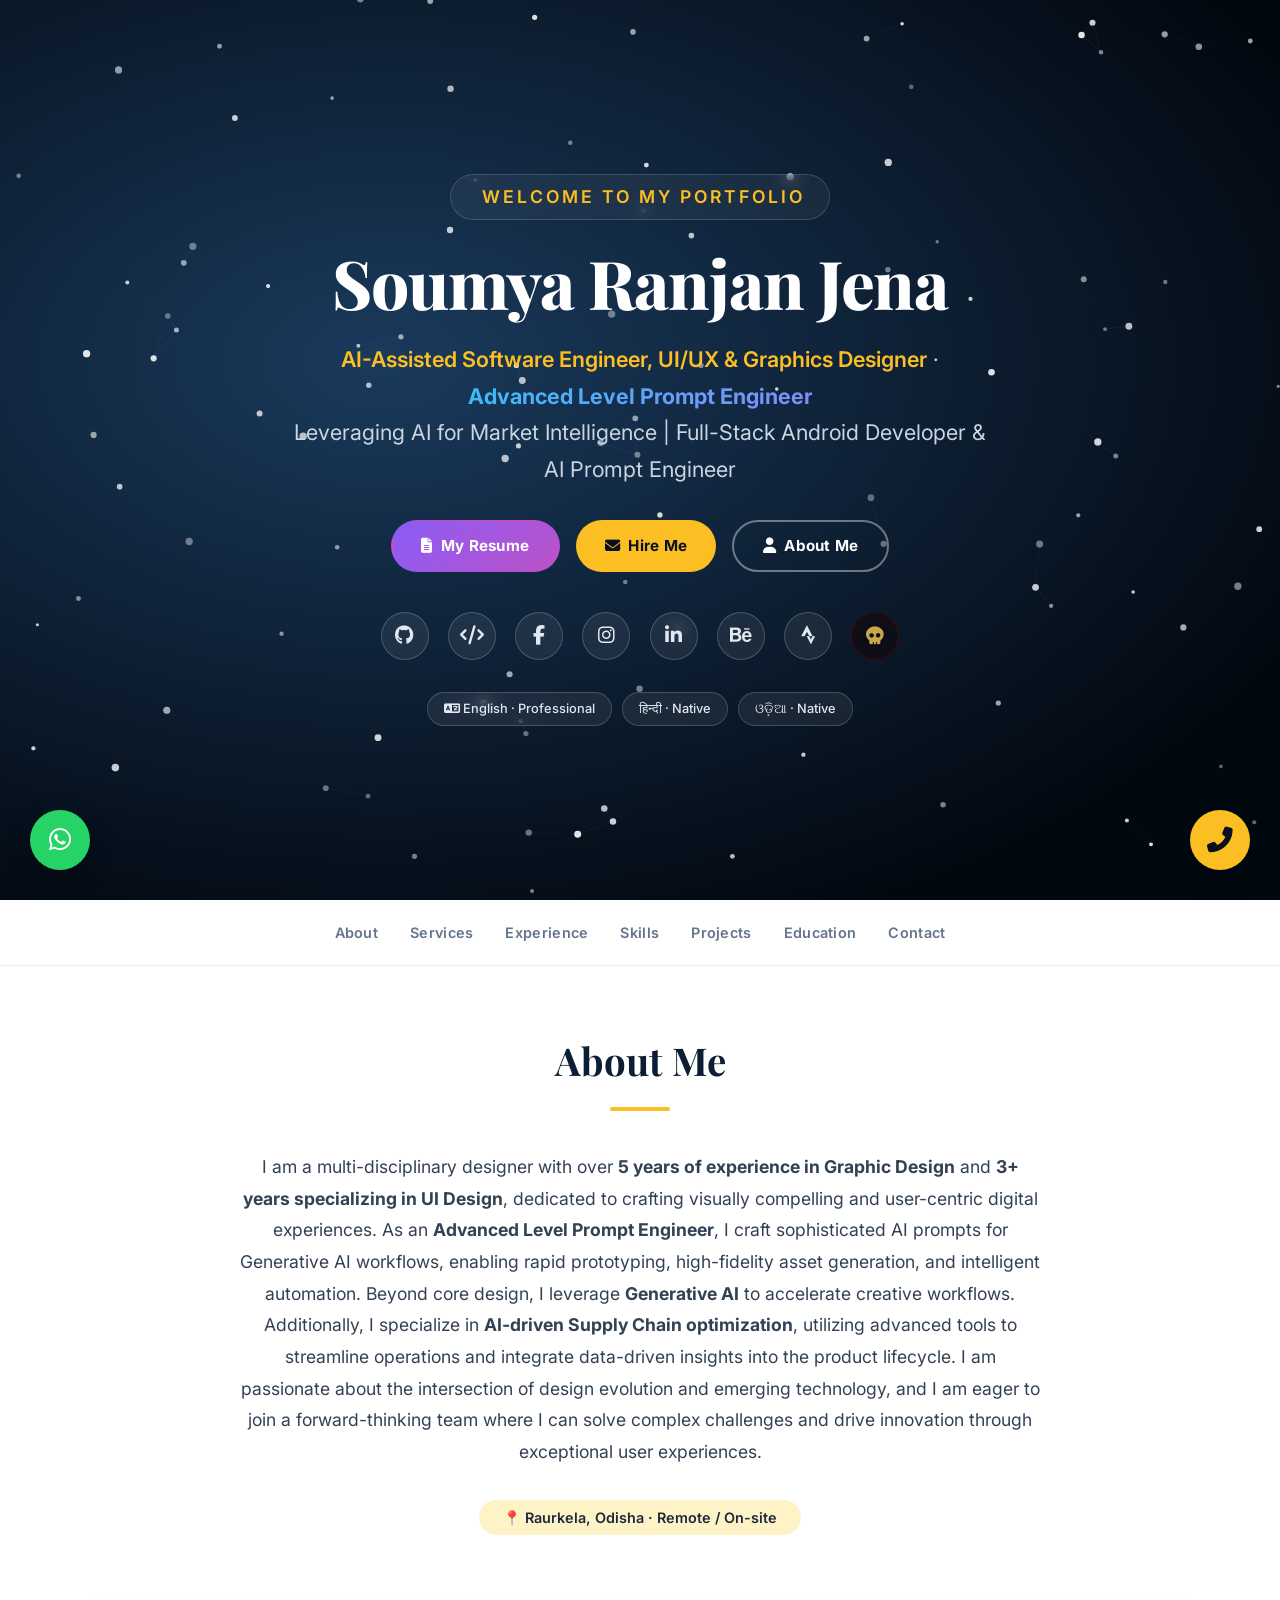
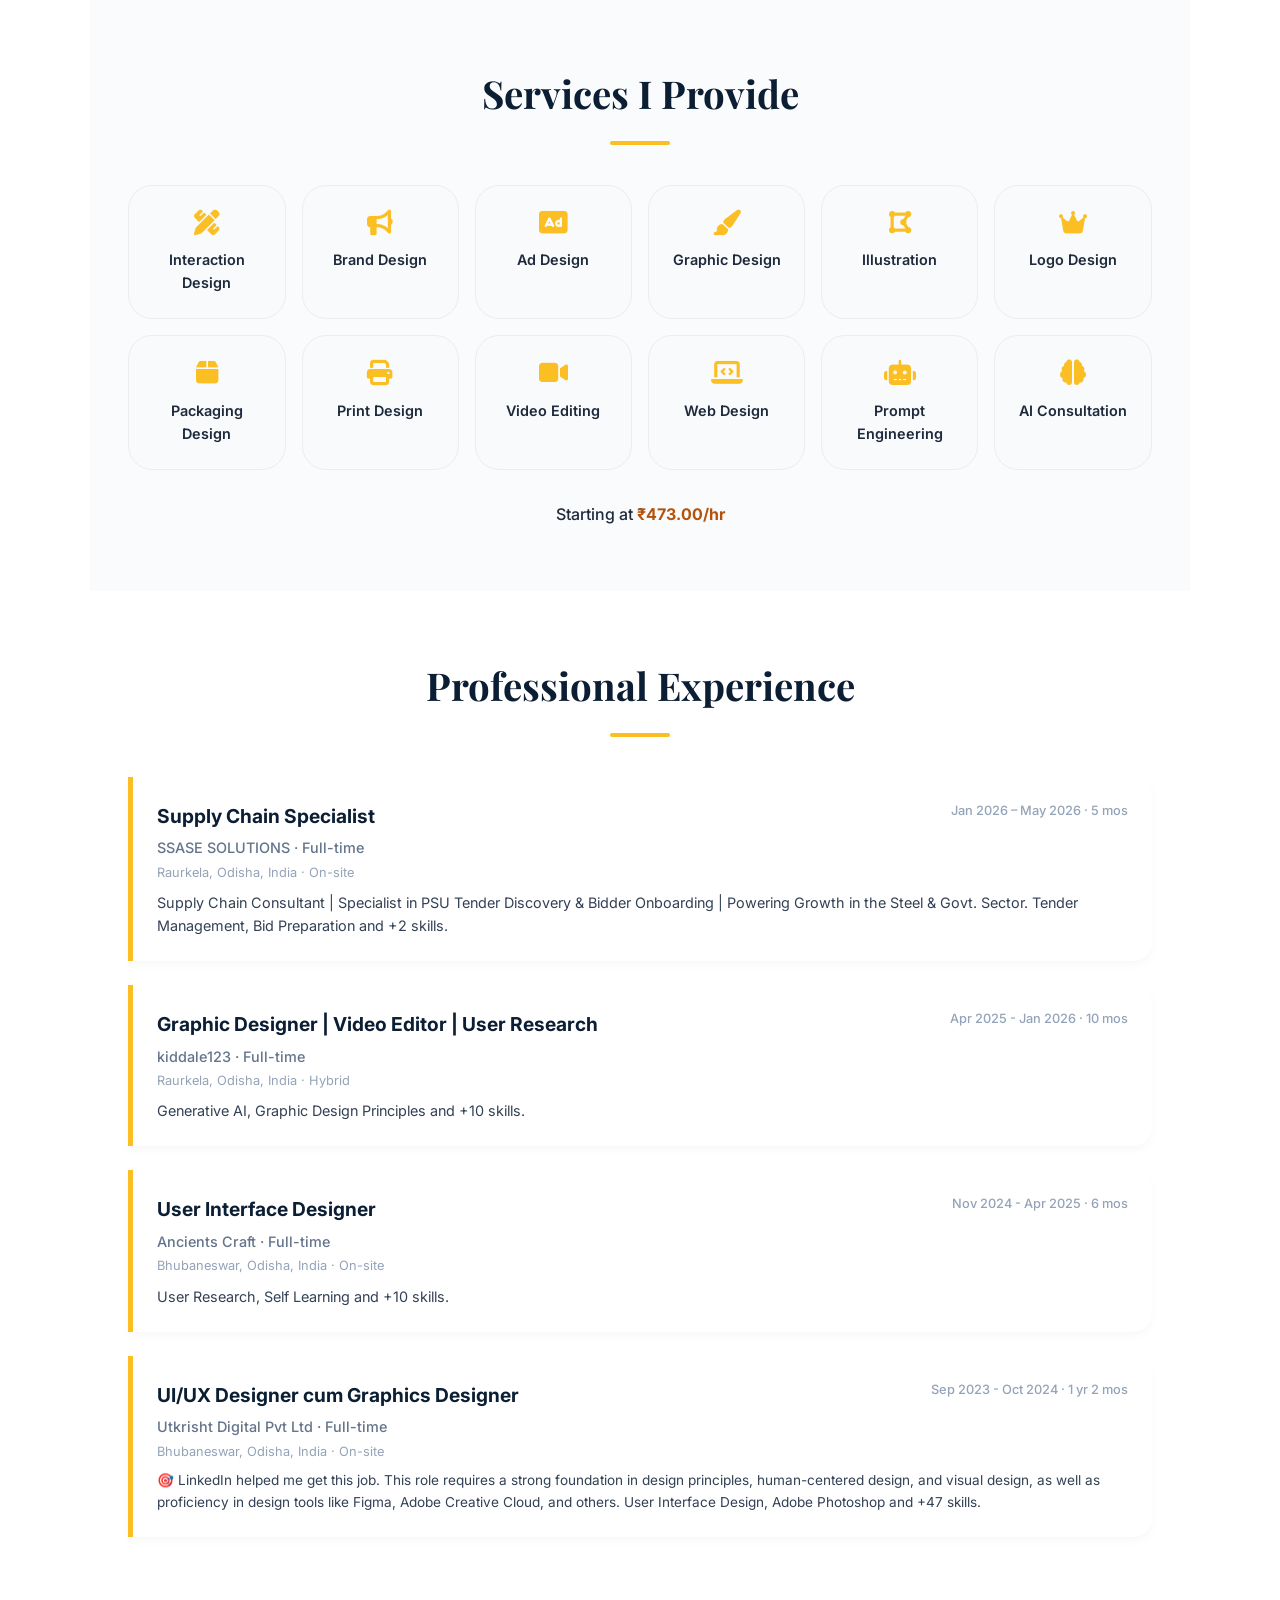
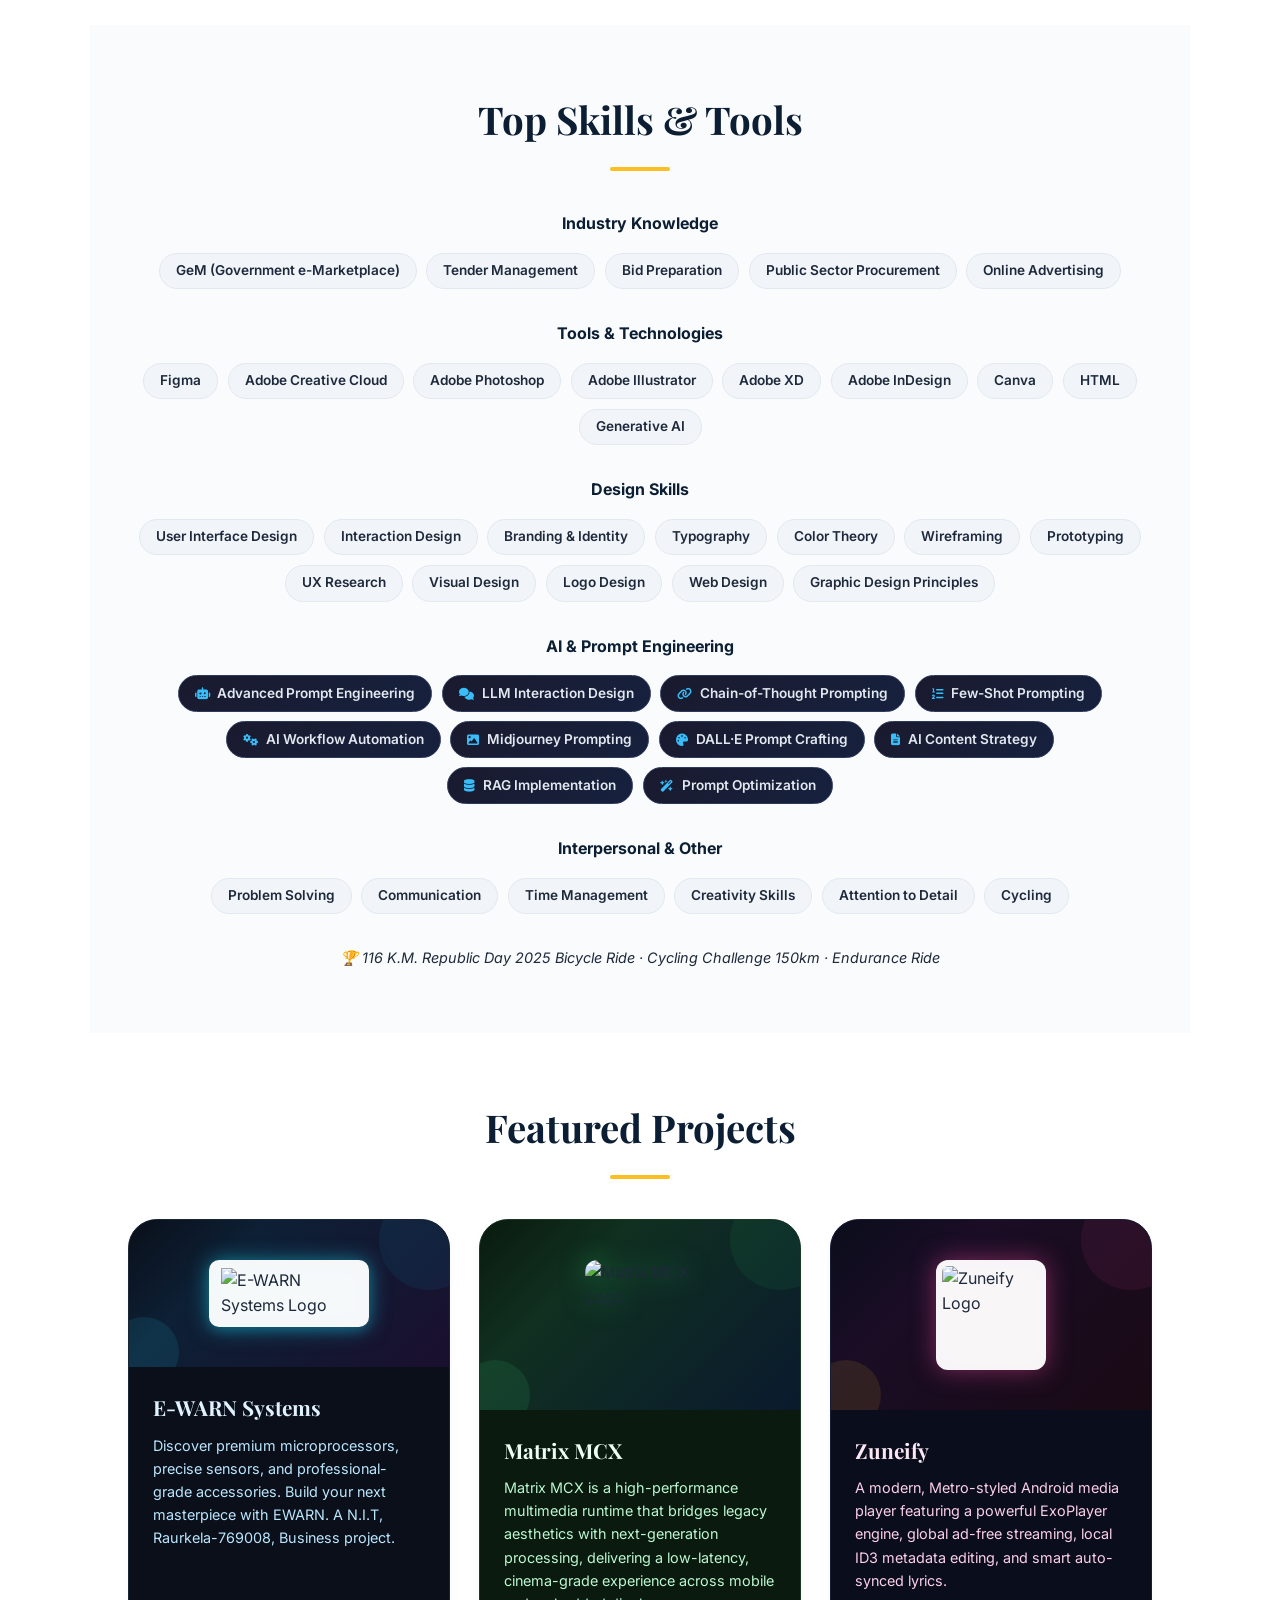
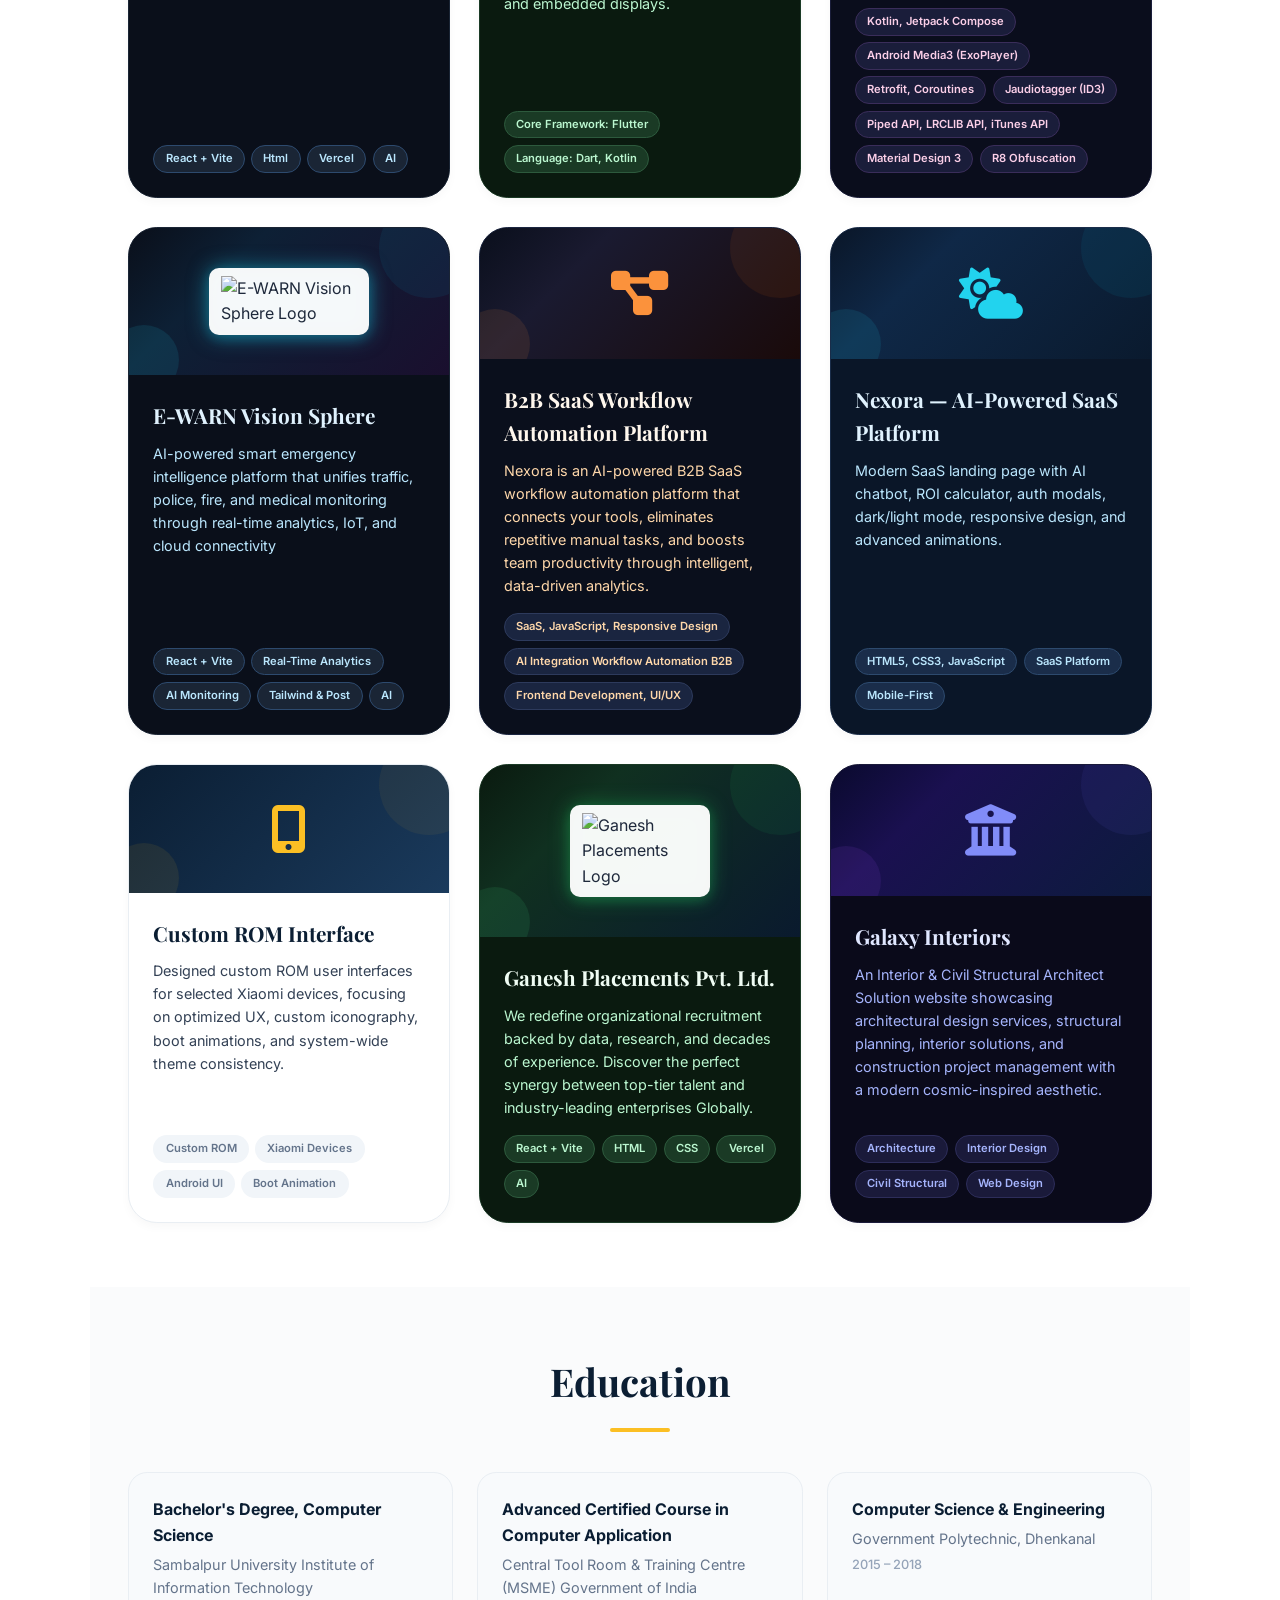
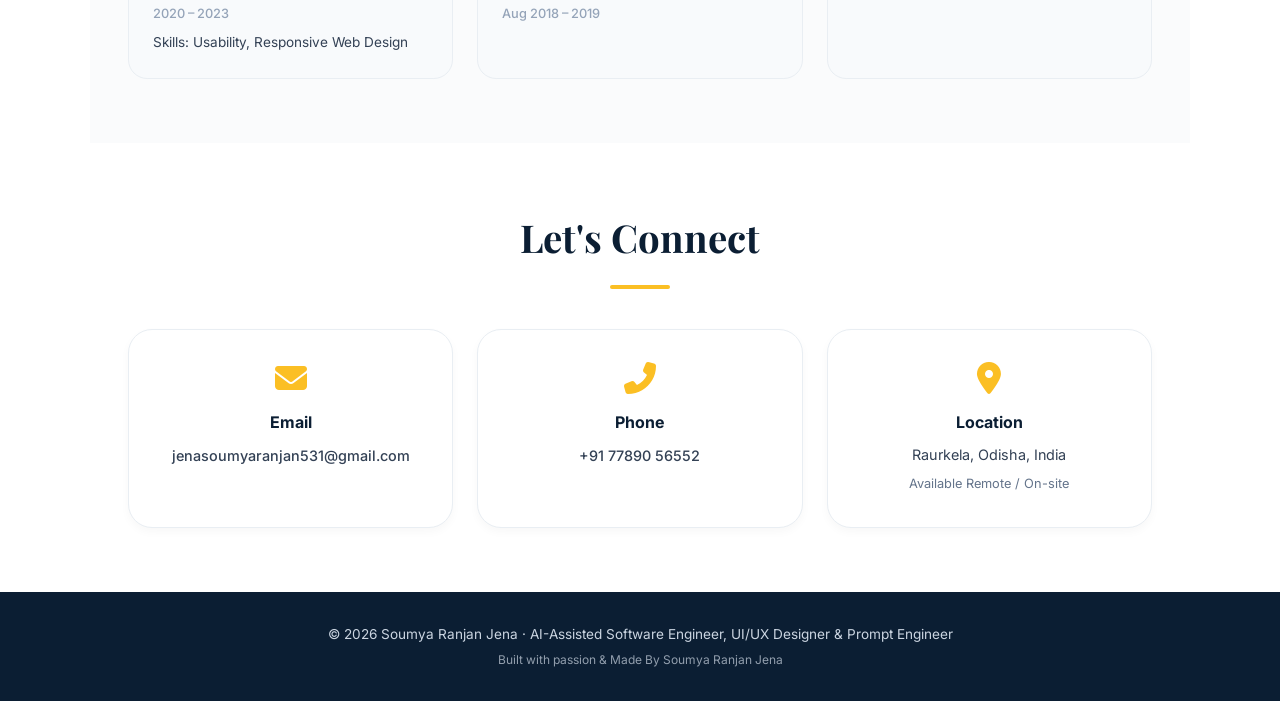
==== commit 46dc18d8: "Update print statement from 'Hello' to 'Goodbye'" ====
--- a/index.html
+++ b/index.html
@@ -52,10 +52,10 @@
 
         <div class="hero-social-links">
           <a href="https://github.com/blacksrj531/" target="_blank" rel="noopener noreferrer" class="social-icon-link" aria-label="GitHub">
-            <i class="fab fa-github-in"></i>
+            <i class="fab fa-github"></i>
           </a>
            <a href="https://leetcode.com/u/soumya-ranjan-jena-5/" target="_blank" rel="noopener noreferrer" class="social-icon-link" aria-label="LeetCode">
-            <i class="fab fa-leetcode-in"></i>
+            <i class="fas fa-code"></i> 
           </a>
           <a href="https://www.facebook.com/share/17TRQU65YR/" target="_blank" rel="noopener noreferrer" class="social-icon-link" aria-label="Facebook">
             <i class="fab fa-facebook-f"></i>
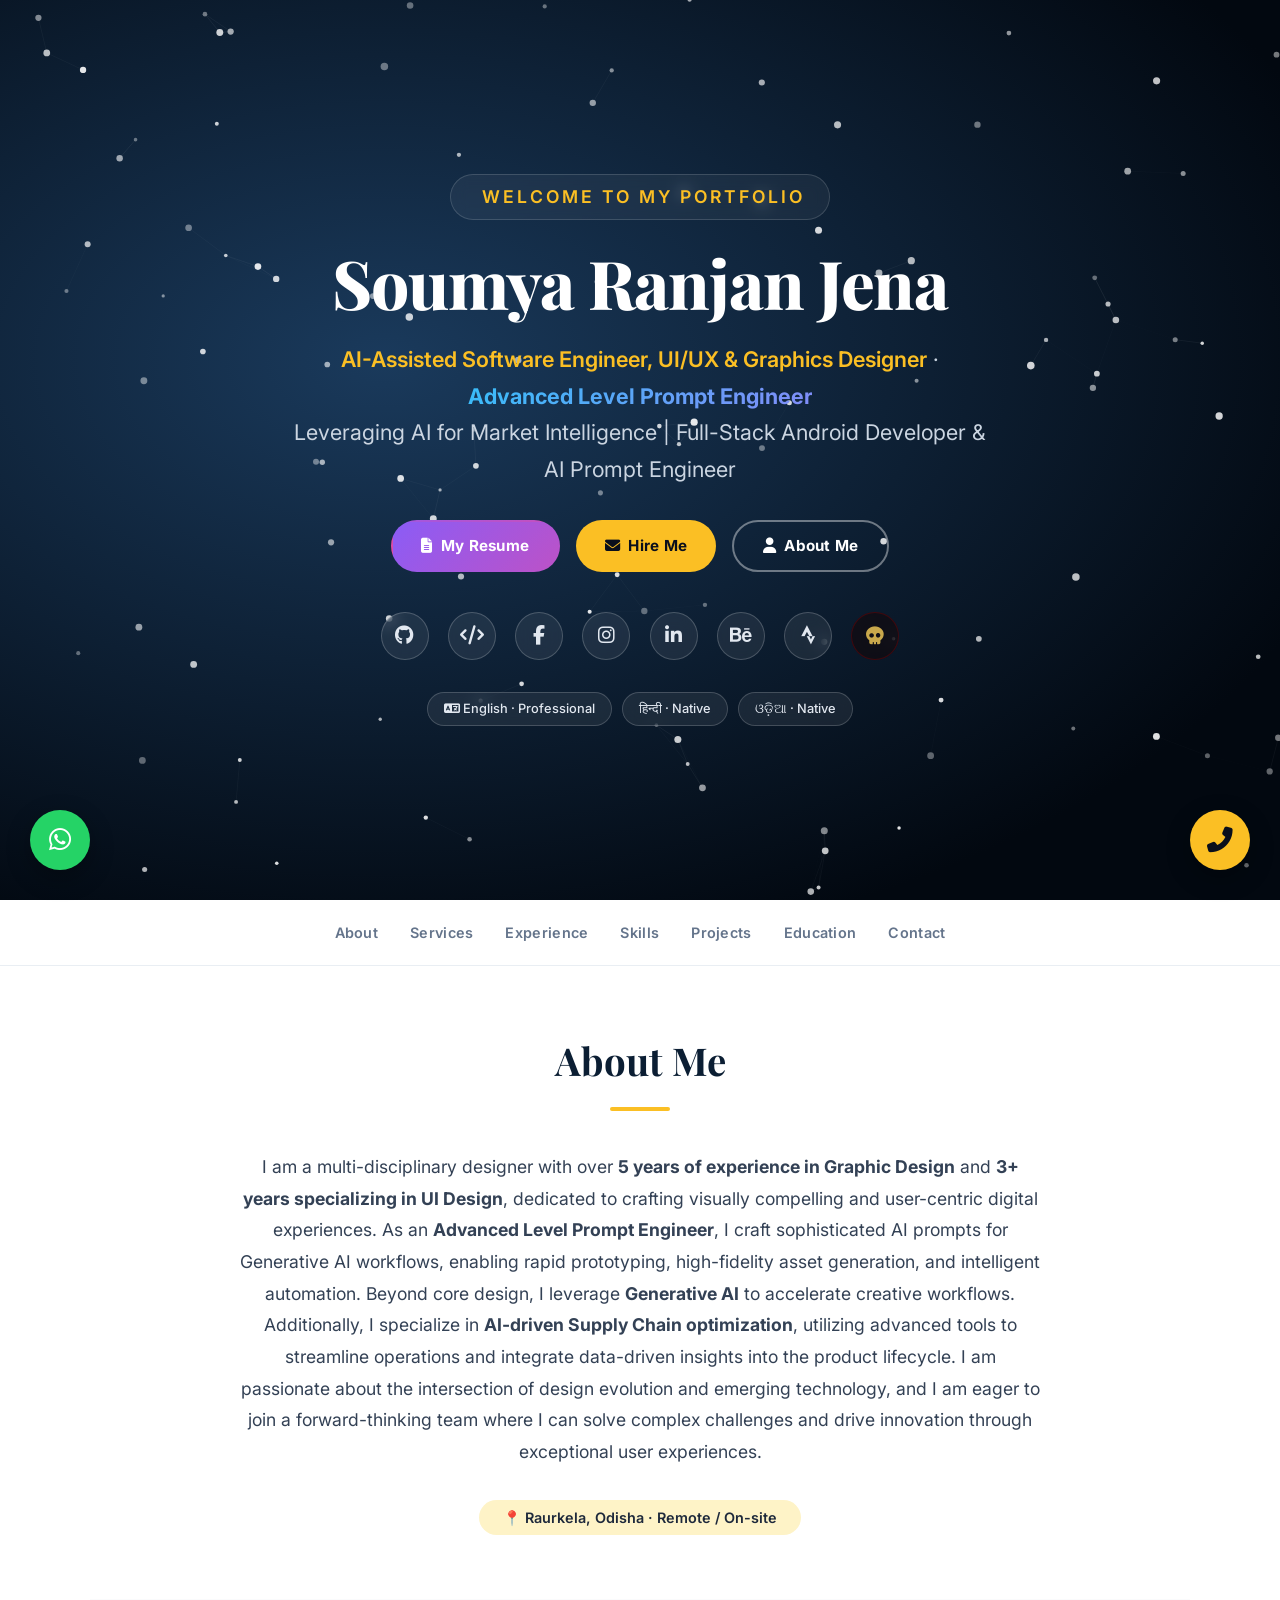
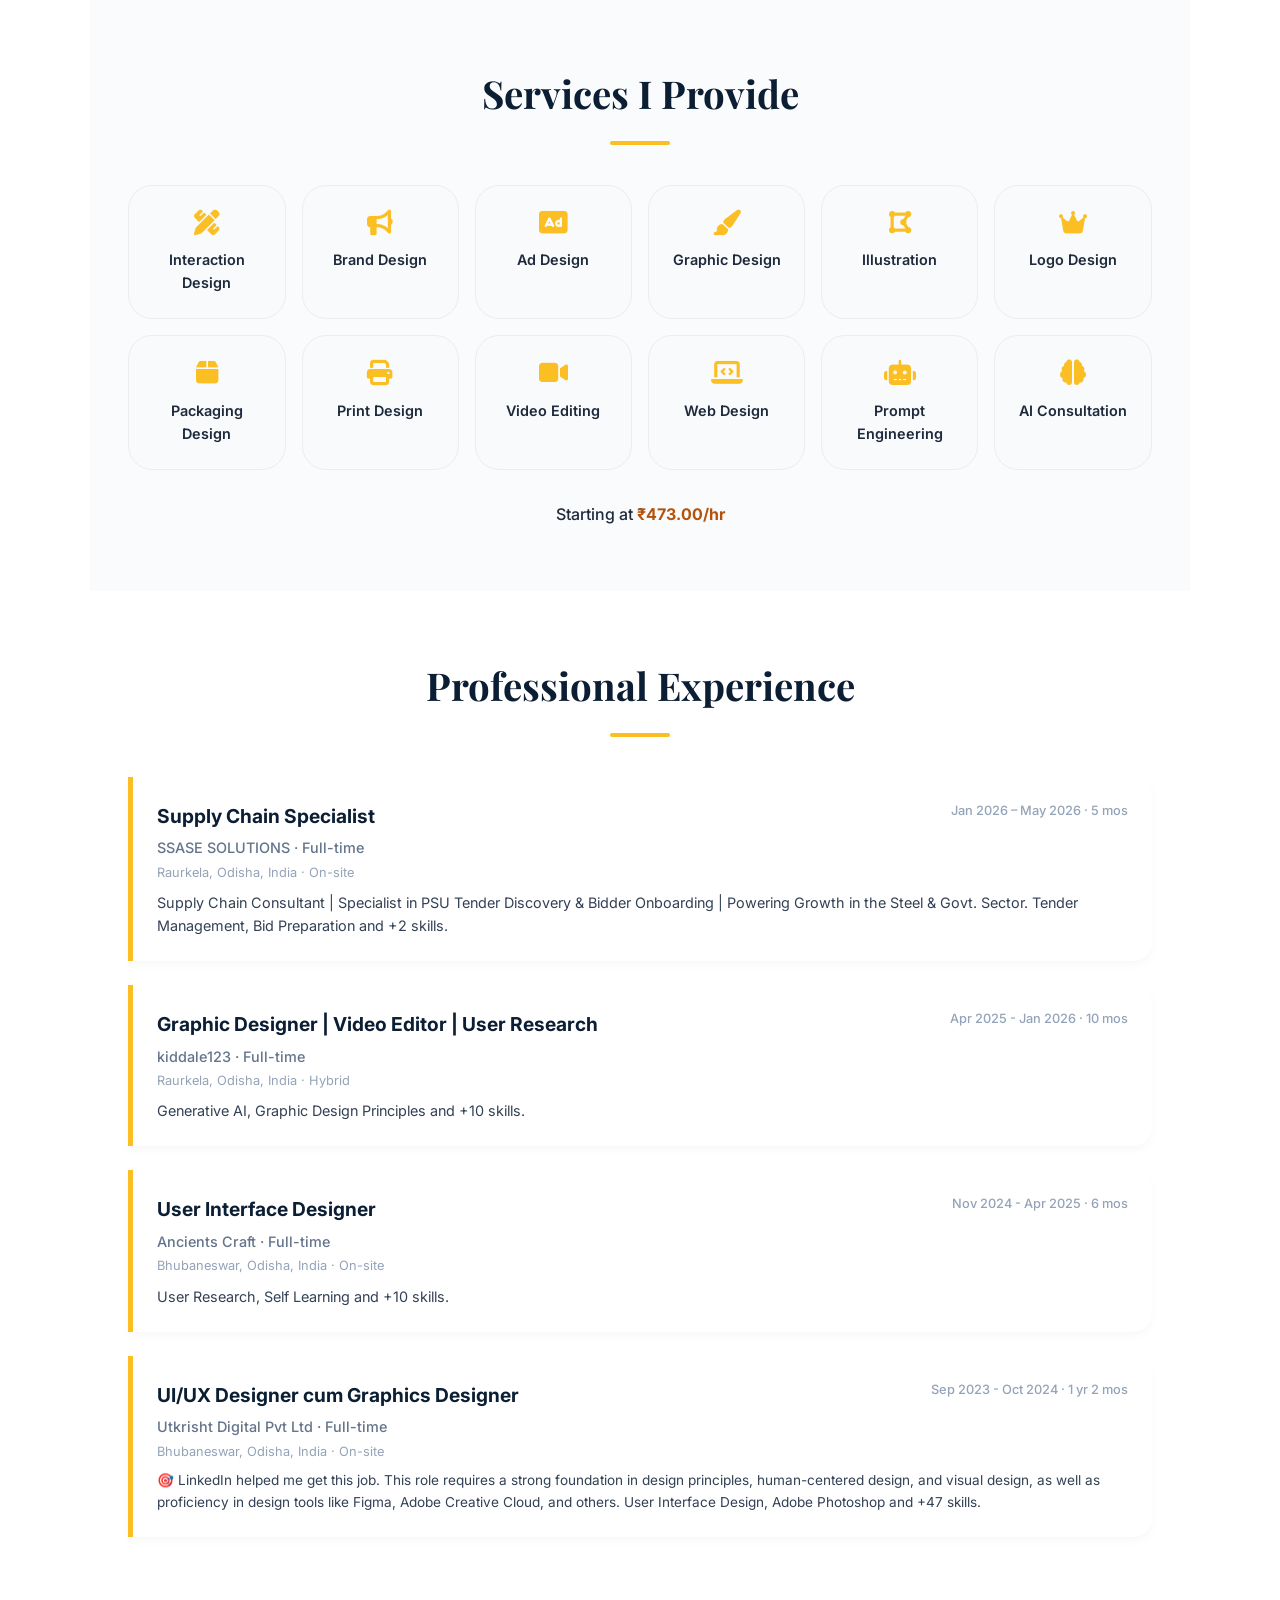
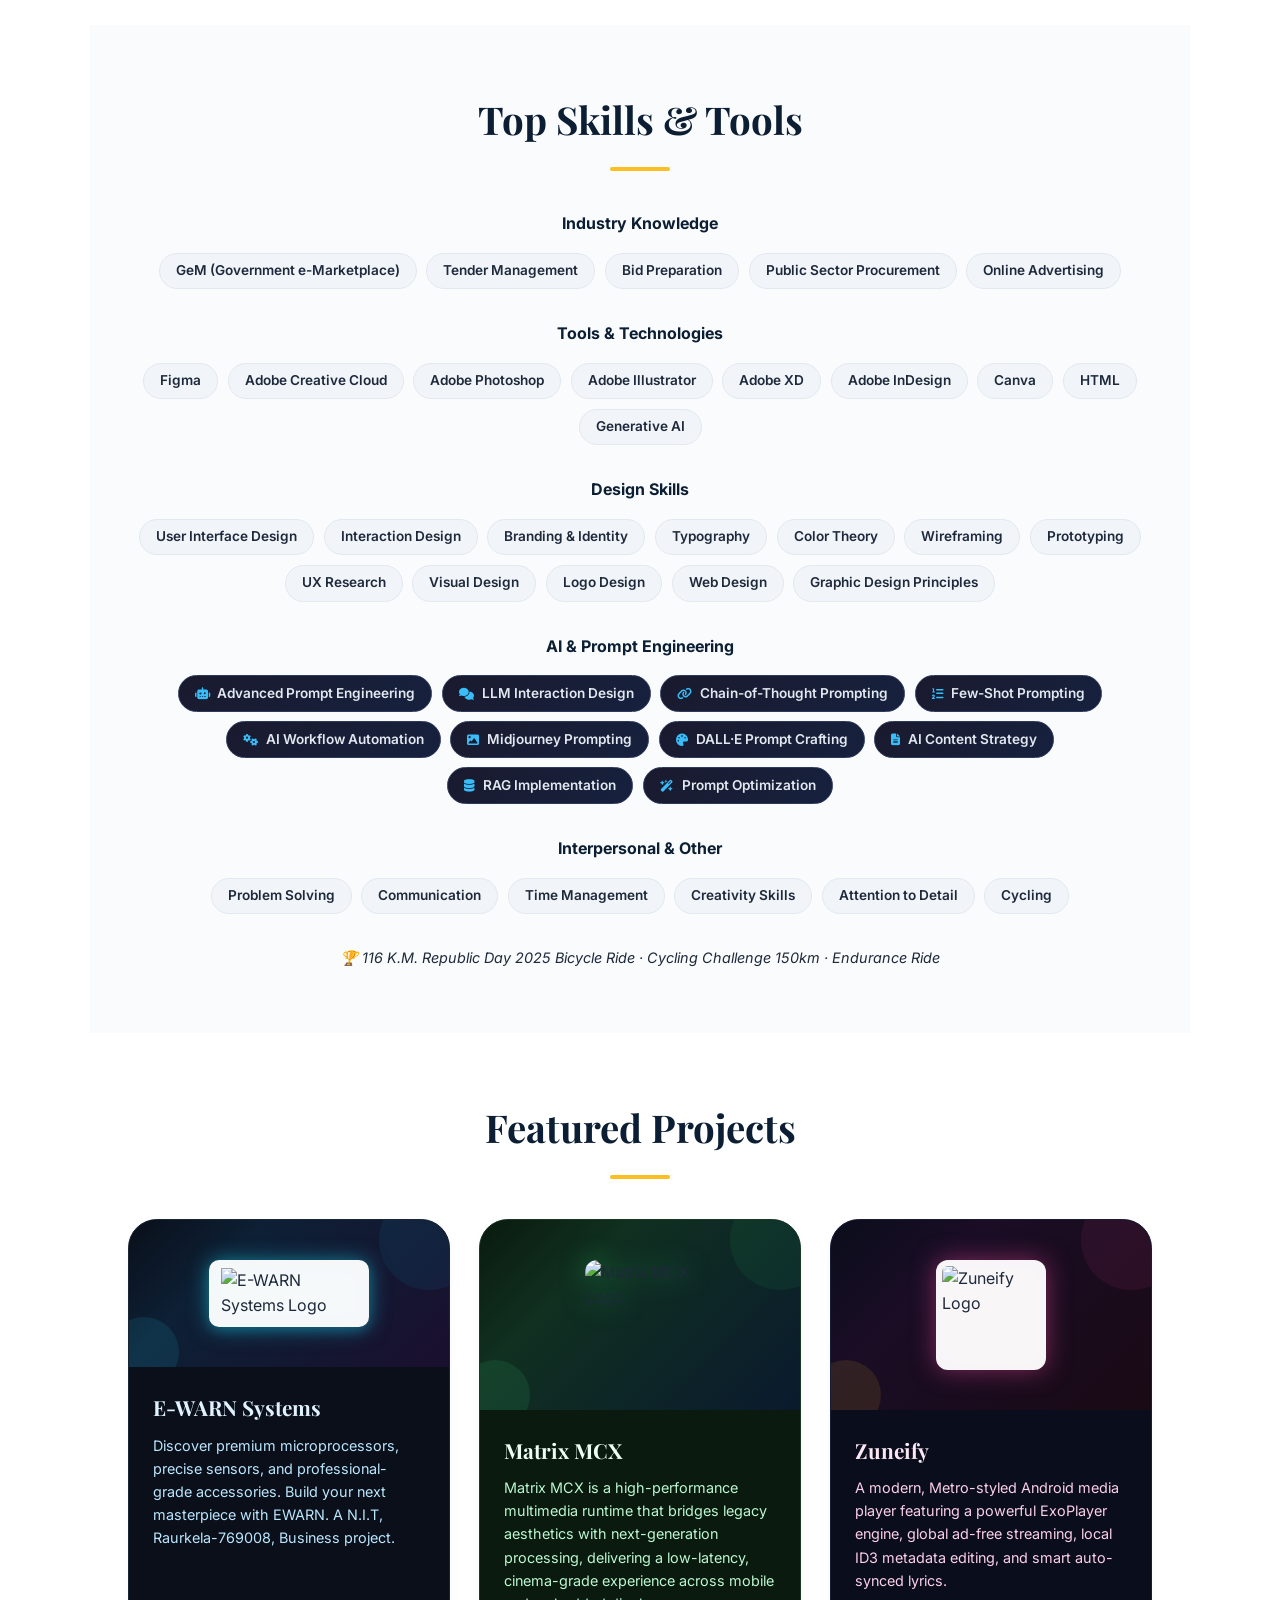
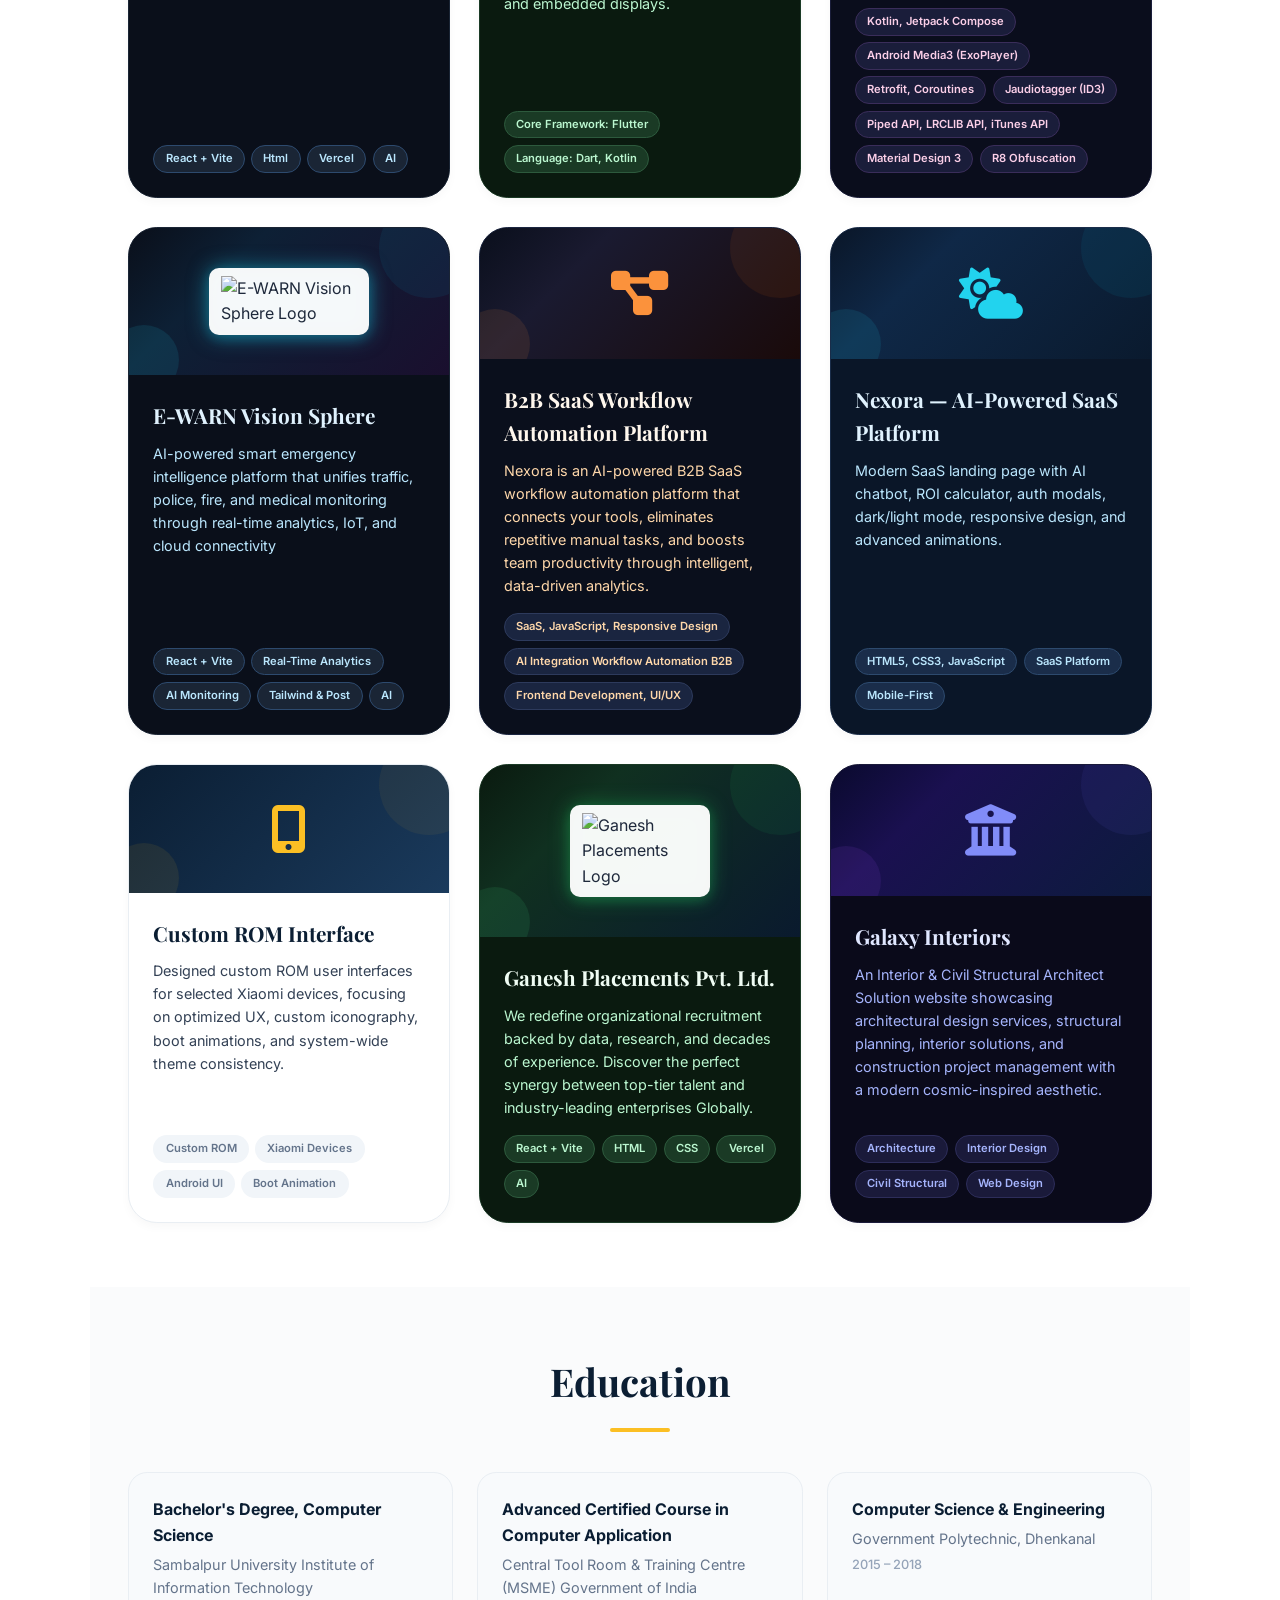
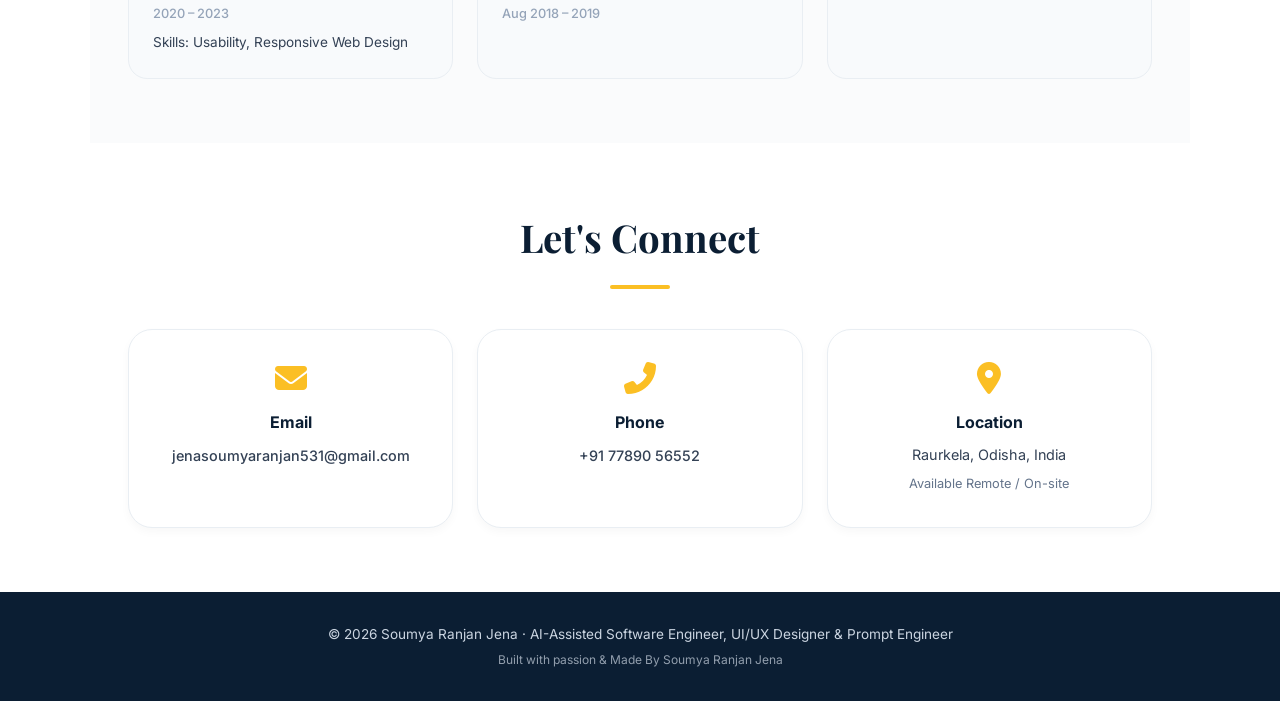
==== commit 056f24e8: "Update fmt.Println message from 'Hello' to 'Goodbye'" ====
--- a/index.html
+++ b/index.html
@@ -39,7 +39,7 @@
           Leveraging AI for Market Intelligence | Full-Stack Android Developer & AI Prompt Engineer
         </p>
         <div class="hero-cta-row">
-          <a href="https://drive.google.com/file/d/19AWkJLSnMa0-vsT8TXa7Far9AjU8ln9J/view" target="_blank" rel="noopener noreferrer" class="btn-resume">
+          <a href="https://drive.google.com/file/d/1YLrY0IGPOzNCUEmRf7MPYz2agIXl4iWC/view" target="_blank" rel="noopener noreferrer" class="btn-resume">
             <i class="fas fa-file-alt"></i> My Resume
           </a>
           <a href="mailto:jenasoumyaranjan531@gmail.com" class="btn-primary">
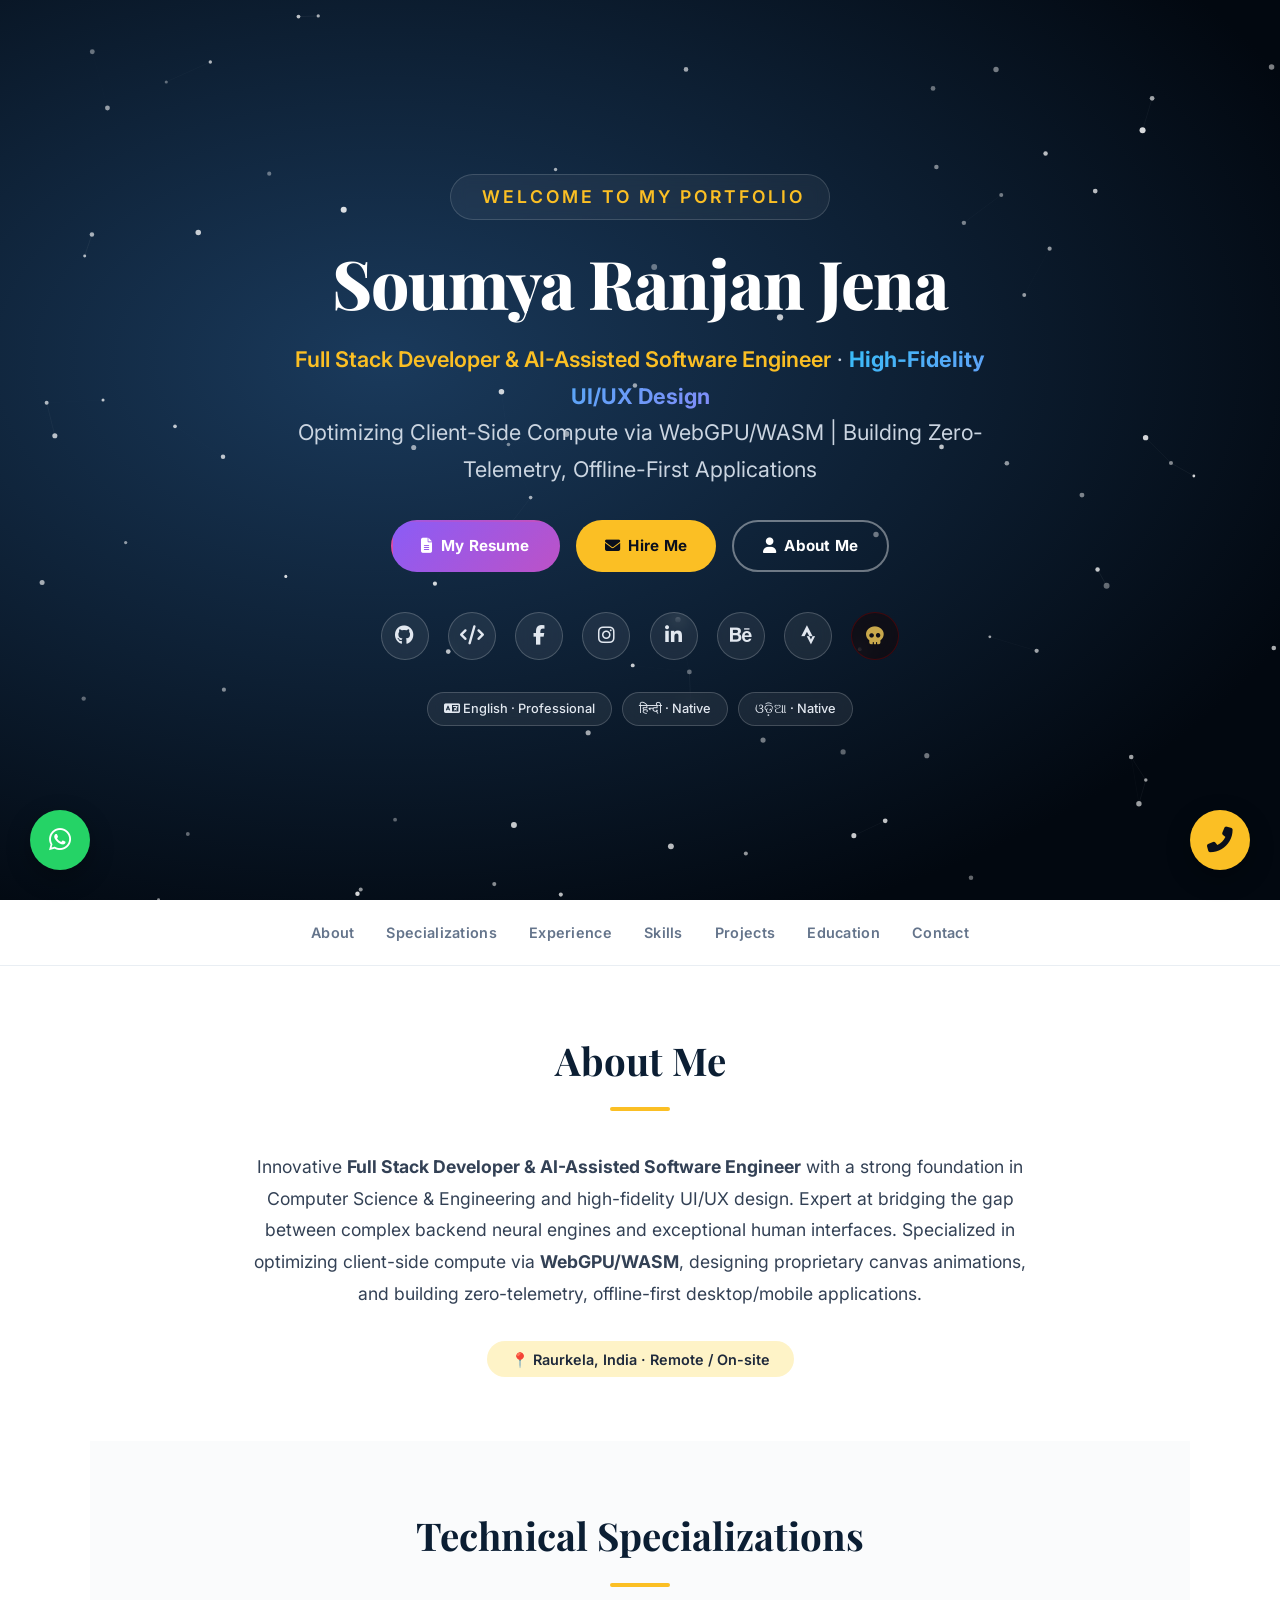
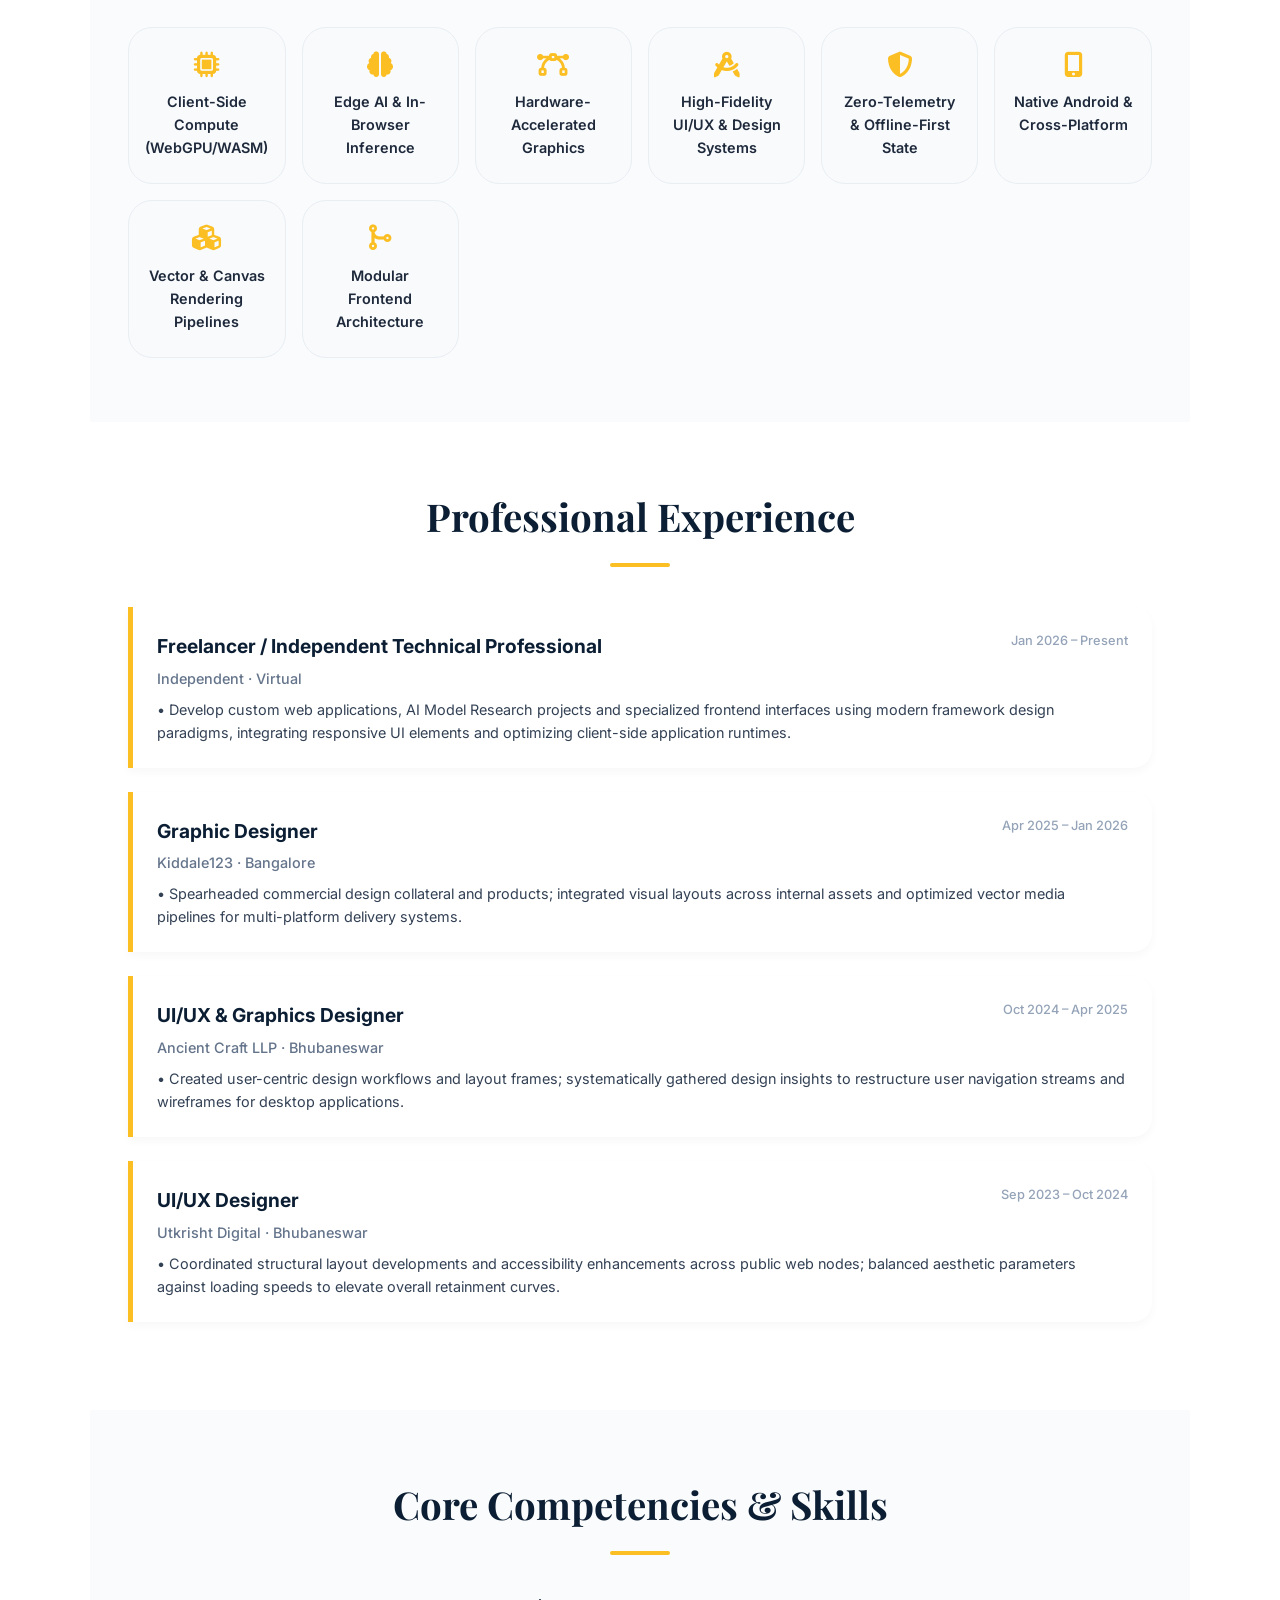
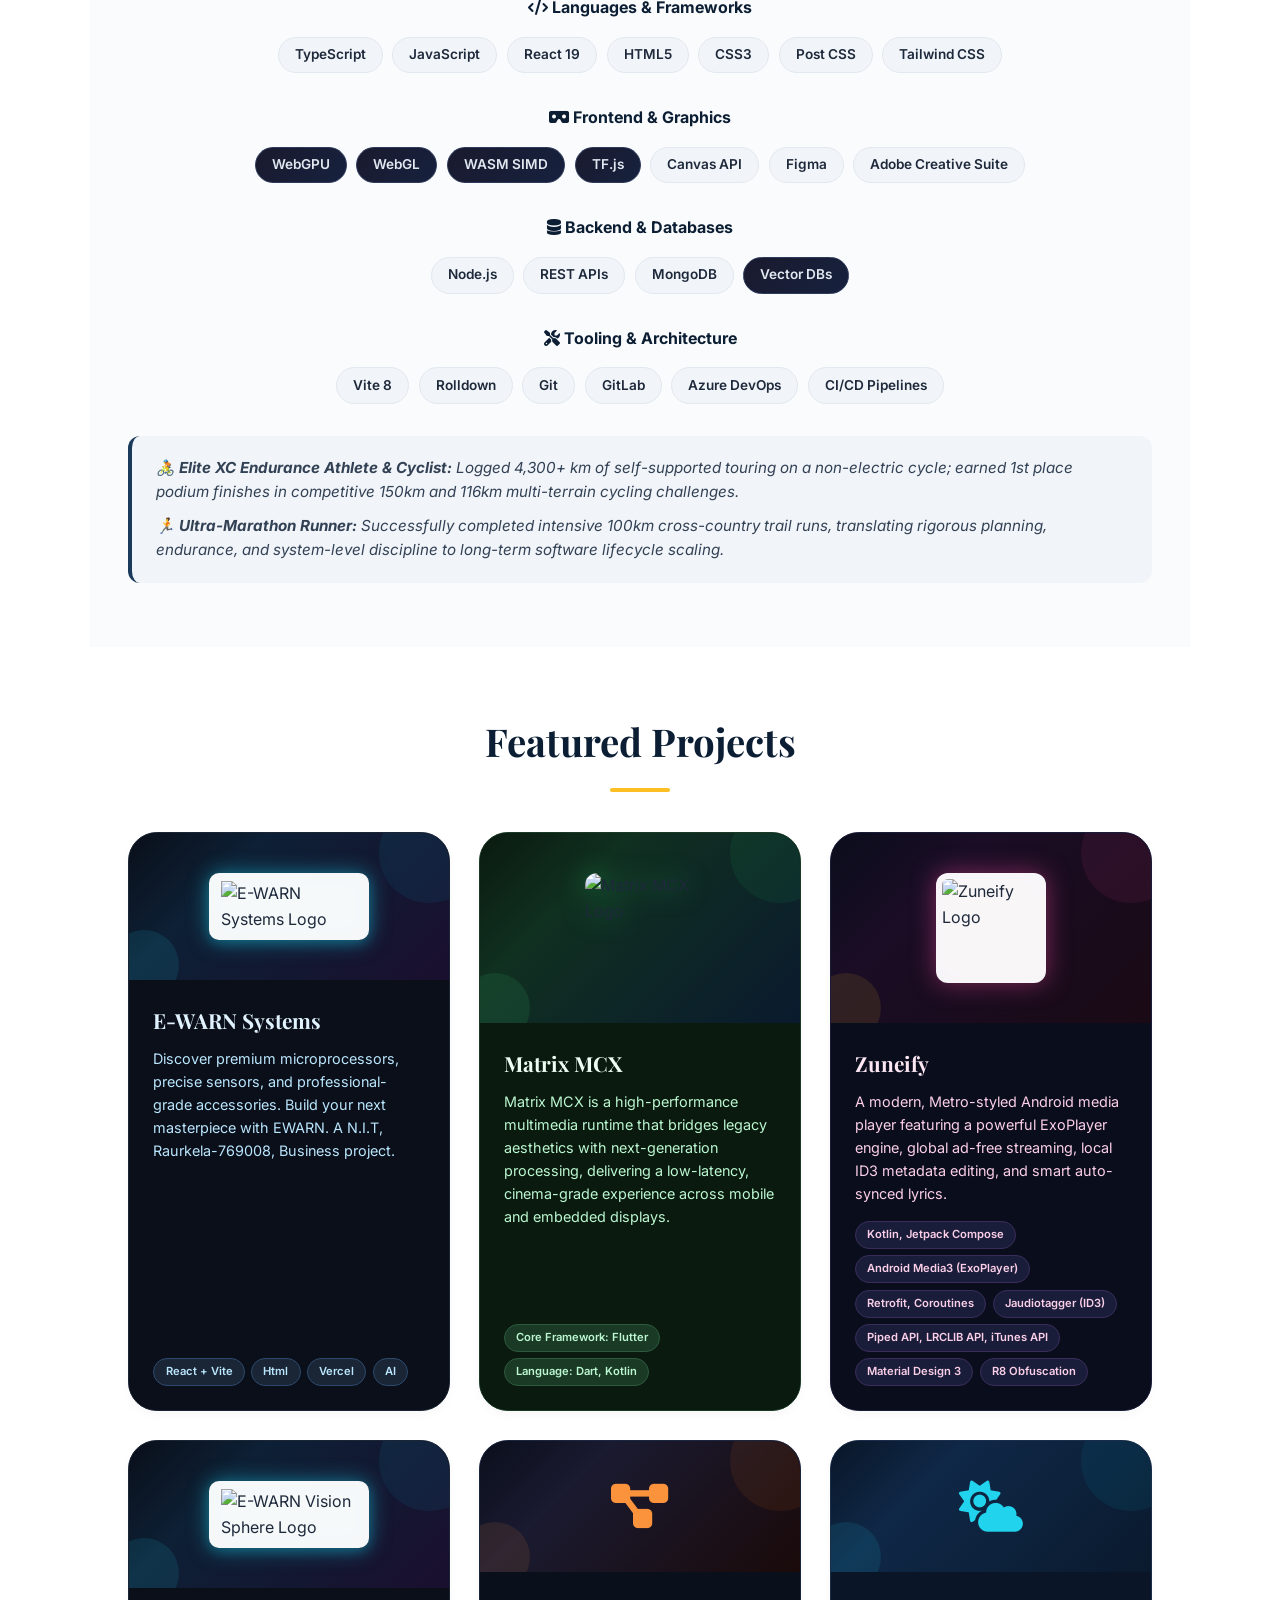
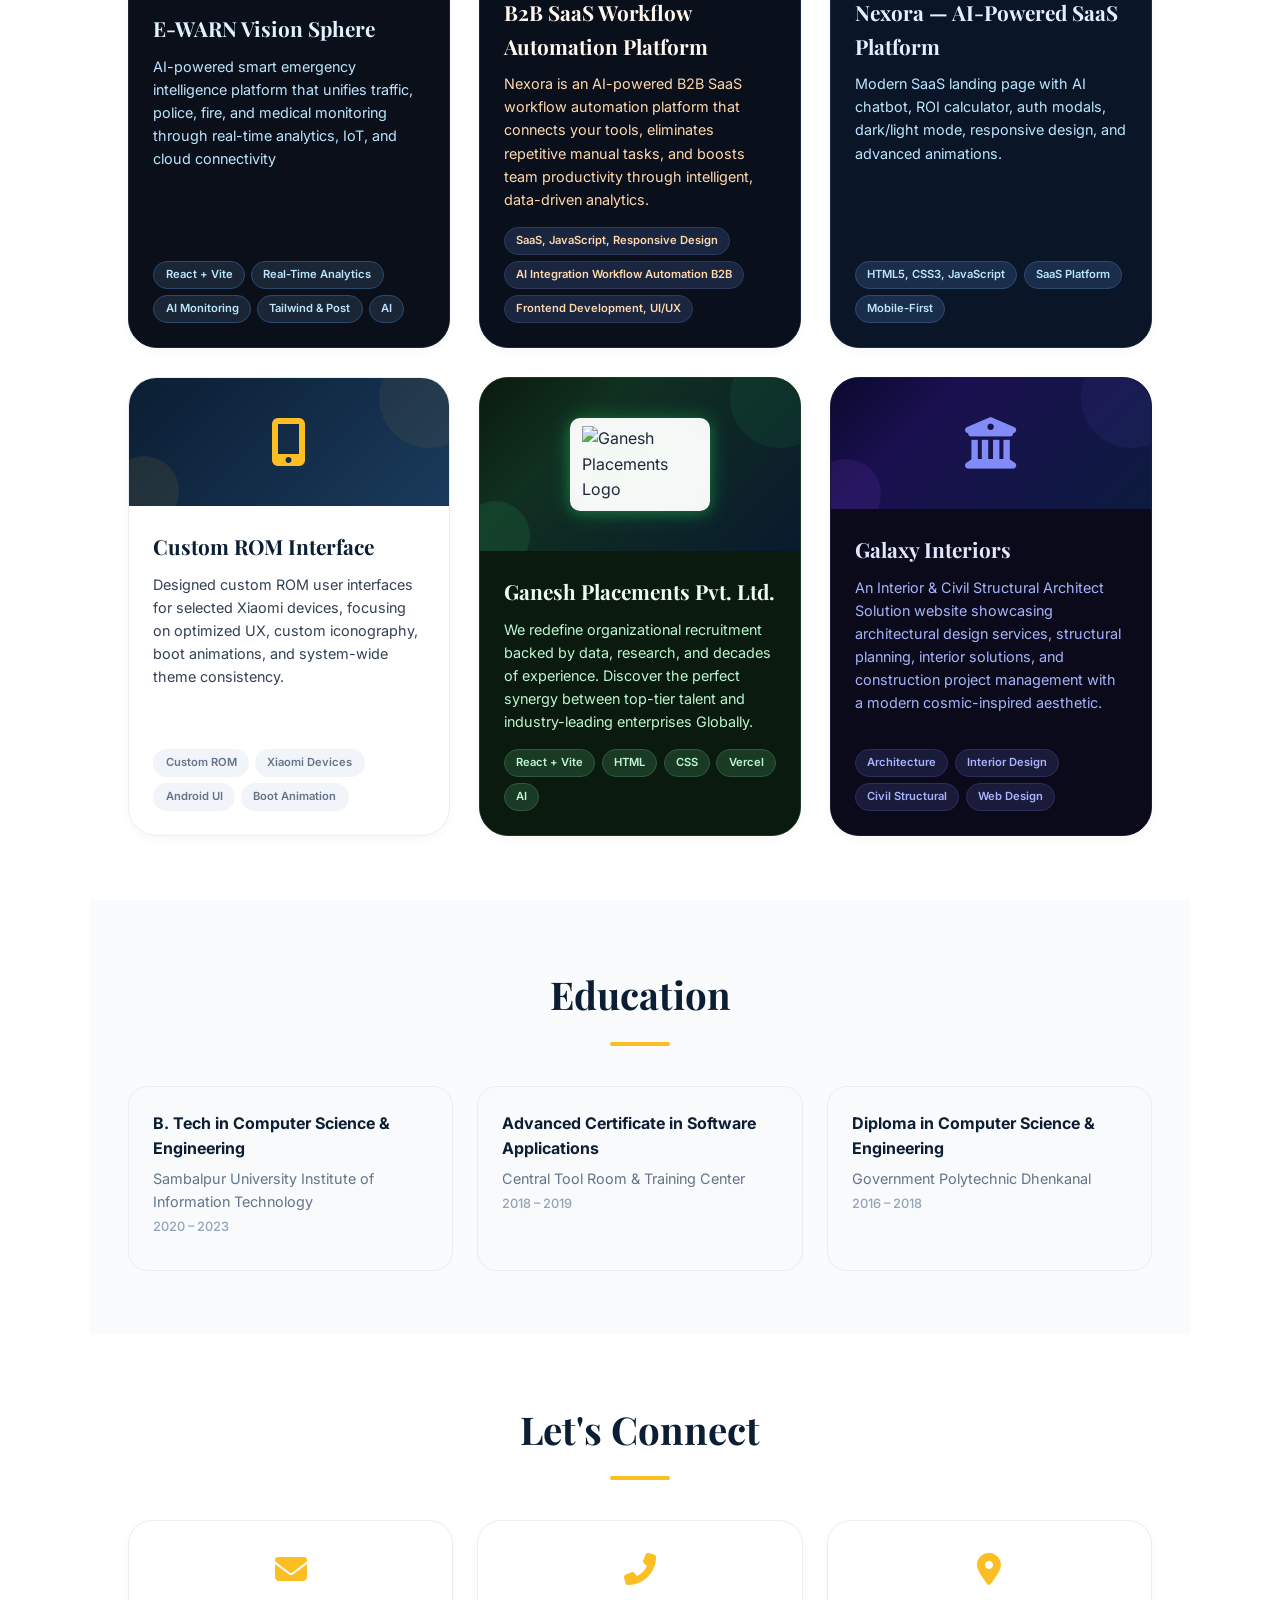
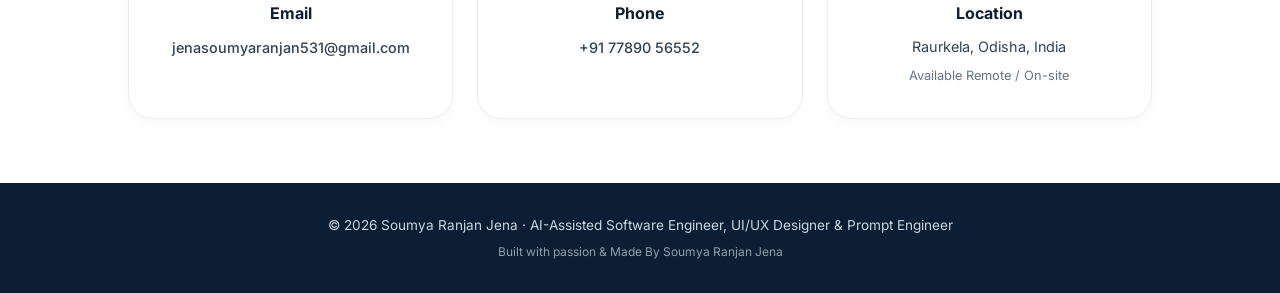
==== commit e68400ce: "Add files via upload" ====
--- a/index.html
+++ b/index.html
@@ -3,13 +3,13 @@
 <head>
   <meta charset="UTF-8">
   <meta name="viewport" content="width=device-width, initial-scale=1.0, viewport-fit=cover">
-  <meta name="description" content="Soumya Ranjan Jena - AI-Assisted Software Engineer, UI/UX Designer & Advanced Prompt Engineer. Full-Stack Android Developer & AI Prompt Engineer and AI-driven Market Intelligence.">
+  <meta name="description" content="Soumya Ranjan Jena - Full Stack Developer & AI-Assisted Software Engineer. Expert in WebGPU/WASM, Neural Engines, and High-Fidelity UI/UX Design.">
   <meta name="keywords" content="Soumya Ranjan Jena, UI/UX Designer, GitHub, Android App Developer, Prompt Engineer, Graphic Designer, Portfolio, Odisha, Raurkela, AI">
   <meta name="author" content="Soumya Ranjan Jena">
   <meta name="robots" content="index, follow">
   <meta name="theme-color" content="#060e1a">
   <meta property="og:title" content="Soumya Ranjan Jena | AI-Assisted Software Engineer, UI/UX & Prompt Engineer">
-  <meta property="og:description" content="Multi-disciplinary designer with 5+ years in Graphic Design, 3+ years in UI Design, and Advanced Prompt Engineering.">
+  <meta property="og:description" content="Innovative Full Stack Developer & AI-Assisted Software Engineer specialized in WebGPU/WASM, Canvas animations, and offline-first architectures.">
   <meta property="og:type" content="website">
   <meta property="og:url" content="https://soumyaranjanjena.com">
   <meta name="twitter:card" content="summary_large_image">
@@ -35,8 +35,8 @@
         </div>
         <h1 class="hero-name">Soumya Ranjan Jena</h1>
         <p class="hero-title">
-          <span>AI-Assisted Software Engineer, UI/UX & Graphics Designer</span> · <span class="prompt-engineer-highlight">Advanced Level Prompt Engineer</span><br>
-          Leveraging AI for Market Intelligence | Full-Stack Android Developer & AI Prompt Engineer
+          <span>Full Stack Developer & AI-Assisted Software Engineer</span> · <span class="prompt-engineer-highlight">High-Fidelity UI/UX Design</span><br>
+          Optimizing Client-Side Compute via WebGPU/WASM | Building Zero-Telemetry, Offline-First Applications
         </p>
         <div class="hero-cta-row">
           <a href="https://drive.google.com/file/d/1YLrY0IGPOzNCUEmRf7MPYz2agIXl4iWC/view" target="_blank" rel="noopener noreferrer" class="btn-resume">
@@ -92,7 +92,7 @@
       </button>
       <div class="nav-links" id="navLinks">
         <a href="#about" class="nav-link">About</a>
-        <a href="#services" class="nav-link">Services</a>
+        <a href="#services" class="nav-link">Specializations</a>
         <a href="#experience" class="nav-link">Experience</a>
         <a href="#skills" class="nav-link">Skills</a>
         <a href="#projects" class="nav-link">Projects</a>
@@ -105,31 +105,26 @@
     <section class="section" id="about">
       <h2 class="section-title">About Me</h2>
       <p class="about-text">
-        I am a multi-disciplinary designer with over <strong>5 years of experience in Graphic Design</strong> and <strong>3+ years specializing in UI Design</strong>, dedicated to crafting visually compelling and user-centric digital experiences. As an <strong>Advanced Level Prompt Engineer</strong>, I craft sophisticated AI prompts for Generative AI workflows, enabling rapid prototyping, high-fidelity asset generation, and intelligent automation. Beyond core design, I leverage <strong>Generative AI</strong> to accelerate creative workflows. Additionally, I specialize in <strong>AI-driven Supply Chain optimization</strong>, utilizing advanced tools to streamline operations and integrate data-driven insights into the product lifecycle. I am passionate about the intersection of design evolution and emerging technology, and I am eager to join a forward-thinking team where I can solve complex challenges and drive innovation through exceptional user experiences.
+        Innovative <strong>Full Stack Developer & AI-Assisted Software Engineer</strong> with a strong foundation in Computer Science & Engineering and high-fidelity UI/UX design. Expert at bridging the gap between complex backend neural engines and exceptional human interfaces. Specialized in optimizing client-side compute via <strong>WebGPU/WASM</strong>, designing proprietary canvas animations, and building zero-telemetry, offline-first desktop/mobile applications.
       </p>
       <div class="location-badge-container">
-        <span class="location-badge">📍 Raurkela, Odisha · Remote / On-site</span>
-      </div>
-    </section>
-
-    <!-- ═══════════ SERVICES SECTION ═══════════ -->
+        <span class="location-badge">📍 Raurkela, India · Remote / On-site</span>
+      </div>
+    </section>
+
+    <!-- ═══════════ TECHNICAL SPECIALIZATIONS ═══════════ -->
     <section class="section section-alt" id="services">
-      <h2 class="section-title">Services I Provide</h2>
+      <h2 class="section-title">Technical Specializations</h2>
       <div class="services-grid">
-        <div class="service-card"><i class="fas fa-pencil-ruler"></i> Interaction Design</div>
-        <div class="service-card"><i class="fas fa-bullhorn"></i> Brand Design</div>
-        <div class="service-card"><i class="fas fa-ad"></i> Ad Design</div>
-        <div class="service-card"><i class="fas fa-paint-brush"></i> Graphic Design</div>
-        <div class="service-card"><i class="fas fa-draw-polygon"></i> Illustration</div>
-        <div class="service-card"><i class="fas fa-crown"></i> Logo Design</div>
-        <div class="service-card"><i class="fas fa-box"></i> Packaging Design</div>
-        <div class="service-card"><i class="fas fa-print"></i> Print Design</div>
-        <div class="service-card"><i class="fas fa-video"></i> Video Editing</div>
-        <div class="service-card"><i class="fas fa-laptop-code"></i> Web Design</div>
-        <div class="service-card"><i class="fas fa-robot"></i> Prompt Engineering</div>
-        <div class="service-card"><i class="fas fa-brain"></i> AI Consultation</div>
-      </div>
-      <p class="pricing-text">Starting at <strong class="pricing-amount">₹473.00/hr</strong></p>
+        <div class="service-card"><i class="fas fa-microchip"></i> Client-Side Compute (WebGPU/WASM)</div>
+        <div class="service-card"><i class="fas fa-brain"></i> Edge AI & In-Browser Inference</div>
+        <div class="service-card"><i class="fas fa-bezier-curve"></i> Hardware-Accelerated Graphics</div>
+        <div class="service-card"><i class="fas fa-compass-drafting"></i> High-Fidelity UI/UX & Design Systems</div>
+        <div class="service-card"><i class="fas fa-shield-halved"></i> Zero-Telemetry & Offline-First State</div>
+        <div class="service-card"><i class="fas fa-mobile-screen-button"></i> Native Android & Cross-Platform</div>
+        <div class="service-card"><i class="fas fa-cubes"></i> Vector & Canvas Rendering Pipelines</div>
+        <div class="service-card"><i class="fas fa-code-merge"></i> Modular Frontend Architecture</div>
+      </div>
     </section>
 
     <!-- ═══════════ EXPERIENCE SECTION ═══════════ -->
@@ -138,118 +133,98 @@
 
       <div class="experience-item">
         <div class="exp-header">
-          <div class="exp-role">Supply Chain Specialist</div>
-          <div class="exp-date">Jan 2026 – May 2026 · 5 mos</div>
-        </div>
-        <div class="exp-company">SSASE SOLUTIONS · Full-time</div>
-        <div class="exp-location">Raurkela, Odisha, India · On-site</div>
-        <p class="exp-description">Supply Chain Consultant | Specialist in PSU Tender Discovery & Bidder Onboarding | Powering Growth in the Steel & Govt. Sector. Tender Management, Bid Preparation and +2 skills.</p>
+          <div class="exp-role">Freelancer / Independent Technical Professional</div>
+          <div class="exp-date">Jan 2026 – Present</div>
+        </div>
+        <div class="exp-company">Independent · Virtual</div>
+        <p class="exp-description">• Develop custom web applications, AI Model Research projects and specialized frontend interfaces using modern framework design paradigms, integrating responsive UI elements and optimizing client-side application runtimes.</p>
       </div>
 
       <div class="experience-item">
         <div class="exp-header">
-          <div class="exp-role">Graphic Designer | Video Editor | User Research</div>
-          <div class="exp-date">Apr 2025 - Jan 2026 · 10 mos</div>
-        </div>
-        <div class="exp-company">kiddale123 · Full-time</div>
-        <div class="exp-location">Raurkela, Odisha, India · Hybrid</div>
-        <p class="exp-description">Generative AI, Graphic Design Principles and +10 skills.</p>
+          <div class="exp-role">Graphic Designer</div>
+          <div class="exp-date">Apr 2025 – Jan 2026</div>
+        </div>
+        <div class="exp-company">Kiddale123 · Bangalore</div>
+        <p class="exp-description">• Spearheaded commercial design collateral and products; integrated visual layouts across internal assets and optimized vector media pipelines for multi-platform delivery systems.</p>
       </div>
 
       <div class="experience-item">
         <div class="exp-header">
-          <div class="exp-role">User Interface Designer</div>
-          <div class="exp-date">Nov 2024 - Apr 2025 · 6 mos</div>
-        </div>
-        <div class="exp-company">Ancients Craft · Full-time</div>
-        <div class="exp-location">Bhubaneswar, Odisha, India · On-site</div>
-        <p class="exp-description">User Research, Self Learning and +10 skills.</p>
+          <div class="exp-role">UI/UX & Graphics Designer</div>
+          <div class="exp-date">Oct 2024 – Apr 2025</div>
+        </div>
+        <div class="exp-company">Ancient Craft LLP · Bhubaneswar</div>
+        <p class="exp-description">• Created user-centric design workflows and layout frames; systematically gathered design insights to restructure user navigation streams and wireframes for desktop applications.</p>
       </div>
 
       <div class="experience-item">
         <div class="exp-header">
-          <div class="exp-role">UI/UX Designer cum Graphics Designer</div>
-          <div class="exp-date">Sep 2023 - Oct 2024 · 1 yr 2 mos</div>
-        </div>
-        <div class="exp-company">Utkrisht Digital Pvt Ltd · Full-time</div>
-        <div class="exp-location">Bhubaneswar, Odisha, India · On-site</div>
-        <p class="exp-description exp-linkedin">🎯 LinkedIn helped me get this job. This role requires a strong foundation in design principles, human-centered design, and visual design, as well as proficiency in design tools like Figma, Adobe Creative Cloud, and others. User Interface Design, Adobe Photoshop and +47 skills.</p>
+          <div class="exp-role">UI/UX Designer</div>
+          <div class="exp-date">Sep 2023 – Oct 2024</div>
+        </div>
+        <div class="exp-company">Utkrisht Digital · Bhubaneswar</div>
+        <p class="exp-description">• Coordinated structural layout developments and accessibility enhancements across public web nodes; balanced aesthetic parameters against loading speeds to elevate overall retainment curves.</p>
       </div>
     </section>
 
     <!-- ═══════════ SKILLS SECTION ═══════════ -->
     <section class="section section-alt" id="skills">
-      <h2 class="section-title">Top Skills & Tools</h2>
+      <h2 class="section-title">Core Competencies & Skills</h2>
       <div class="skills-categories">
         <div class="skills-category">
-          <h3 class="skills-category-title">Industry Knowledge</h3>
+          <h3 class="skills-category-title"><i class="fas fa-code"></i> Languages & Frameworks</h3>
           <div class="skills-cloud">
-            <span class="skill-tag">GeM (Government e-Marketplace)</span>
-            <span class="skill-tag">Tender Management</span>
-            <span class="skill-tag">Bid Preparation</span>
-            <span class="skill-tag">Public Sector Procurement</span>
-            <span class="skill-tag">Online Advertising</span>
+            <span class="skill-tag">TypeScript</span>
+            <span class="skill-tag">JavaScript</span>
+            <span class="skill-tag">React 19</span>
+            <span class="skill-tag">HTML5</span>
+            <span class="skill-tag">CSS3</span>
+            <span class="skill-tag">Post CSS</span>
+            <span class="skill-tag">Tailwind CSS</span>
           </div>
         </div>
         <div class="skills-category">
-          <h3 class="skills-category-title">Tools & Technologies</h3>
+          <h3 class="skills-category-title"><i class="fas fa-vr-cardboard"></i> Frontend & Graphics</h3>
           <div class="skills-cloud">
+            <span class="skill-tag skill-tag-ai">WebGPU</span>
+            <span class="skill-tag skill-tag-ai">WebGL</span>
+            <span class="skill-tag skill-tag-ai">WASM SIMD</span>
+            <span class="skill-tag skill-tag-ai">TF.js</span>
+            <span class="skill-tag">Canvas API</span>
             <span class="skill-tag">Figma</span>
-            <span class="skill-tag">Adobe Creative Cloud</span>
-            <span class="skill-tag">Adobe Photoshop</span>
-            <span class="skill-tag">Adobe Illustrator</span>
-            <span class="skill-tag">Adobe XD</span>
-            <span class="skill-tag">Adobe InDesign</span>
-            <span class="skill-tag">Canva</span>
-            <span class="skill-tag">HTML</span>
-            <span class="skill-tag">Generative AI</span>
+            <span class="skill-tag">Adobe Creative Suite</span>
           </div>
         </div>
         <div class="skills-category">
-          <h3 class="skills-category-title">Design Skills</h3>
+          <h3 class="skills-category-title"><i class="fas fa-database"></i> Backend & Databases</h3>
           <div class="skills-cloud">
-            <span class="skill-tag">User Interface Design</span>
-            <span class="skill-tag">Interaction Design</span>
-            <span class="skill-tag">Branding & Identity</span>
-            <span class="skill-tag">Typography</span>
-            <span class="skill-tag">Color Theory</span>
-            <span class="skill-tag">Wireframing</span>
-            <span class="skill-tag">Prototyping</span>
-            <span class="skill-tag">UX Research</span>
-            <span class="skill-tag">Visual Design</span>
-            <span class="skill-tag">Logo Design</span>
-            <span class="skill-tag">Web Design</span>
-            <span class="skill-tag">Graphic Design Principles</span>
+            <span class="skill-tag">Node.js</span>
+            <span class="skill-tag">REST APIs</span>
+            <span class="skill-tag">MongoDB</span>
+            <span class="skill-tag skill-tag-ai">Vector DBs</span>
           </div>
         </div>
         <div class="skills-category">
-          <h3 class="skills-category-title">AI & Prompt Engineering</h3>
+          <h3 class="skills-category-title"><i class="fas fa-screwdriver-wrench"></i> Tooling & Architecture</h3>
           <div class="skills-cloud">
-            <span class="skill-tag skill-tag-ai"><i class="fas fa-robot"></i> Advanced Prompt Engineering</span>
-            <span class="skill-tag skill-tag-ai"><i class="fas fa-comments"></i> LLM Interaction Design</span>
-            <span class="skill-tag skill-tag-ai"><i class="fas fa-link"></i> Chain-of-Thought Prompting</span>
-            <span class="skill-tag skill-tag-ai"><i class="fas fa-list-ol"></i> Few-Shot Prompting</span>
-            <span class="skill-tag skill-tag-ai"><i class="fas fa-gears"></i> AI Workflow Automation</span>
-            <span class="skill-tag skill-tag-ai"><i class="fas fa-image"></i> Midjourney Prompting</span>
-            <span class="skill-tag skill-tag-ai"><i class="fas fa-palette"></i> DALL·E Prompt Crafting</span>
-            <span class="skill-tag skill-tag-ai"><i class="fas fa-file-lines"></i> AI Content Strategy</span>
-            <span class="skill-tag skill-tag-ai"><i class="fas fa-database"></i> RAG Implementation</span>
-            <span class="skill-tag skill-tag-ai"><i class="fas fa-wand-magic-sparkles"></i> Prompt Optimization</span>
-          </div>
-        </div>
-        <div class="skills-category">
-          <h3 class="skills-category-title">Interpersonal & Other</h3>
-          <div class="skills-cloud">
-            <span class="skill-tag">Problem Solving</span>
-            <span class="skill-tag">Communication</span>
-            <span class="skill-tag">Time Management</span>
-            <span class="skill-tag">Creativity Skills</span>
-            <span class="skill-tag">Attention to Detail</span>
-            <span class="skill-tag">Cycling</span>
-          </div>
-        </div>
-      </div>
-      <p class="cycling-achievement">🏆 116 K.M. Republic Day 2025 Bicycle Ride · Cycling Challenge 150km · Endurance Ride</p>
+            <span class="skill-tag">Vite 8</span>
+            <span class="skill-tag">Rolldown</span>
+            <span class="skill-tag">Git</span>
+            <span class="skill-tag">GitLab</span>
+            <span class="skill-tag">Azure DevOps</span>
+            <span class="skill-tag">CI/CD Pipelines</span>
+          </div>
+        </div>
+      </div>
+      <div class="cycling-achievement" style="margin-top: 2rem; text-align: left; background: var(--color-light-gray); padding: 1.25rem 1.5rem; border-radius: 12px; border-left: 4px solid var(--color-navy); line-height: 1.6;">
+        <p style="margin-bottom: 0.6rem; font-size: 0.95rem; color: var(--color-text-secondary);">
+          🚴 <strong>Elite XC Endurance Athlete & Cyclist:</strong> Logged 4,300+ km of self-supported touring on a non-electric cycle; earned 1st place podium finishes in competitive 150km and 116km multi-terrain cycling challenges.
+        </p>
+        <p style="font-size: 0.95rem; color: var(--color-text-secondary); margin: 0;">
+          🏃 <strong>Ultra-Marathon Runner:</strong> Successfully completed intensive 100km cross-country trail runs, translating rigorous planning, endurance, and system-level discipline to long-term software lifecycle scaling.
+        </p>
+      </div>
     </section>
 
     <!-- ═══════════ PROJECTS SECTION ═══════════ -->
@@ -455,20 +430,19 @@
       <h2 class="section-title">Education</h2>
       <div class="education-grid">
         <div class="education-item">
-          <div class="edu-degree">Bachelor's Degree, Computer Science</div>
+          <div class="edu-degree">B. Tech in Computer Science & Engineering</div>
           <div class="edu-school">Sambalpur University Institute of Information Technology</div>
           <div class="edu-date">2020 – 2023</div>
-          <p class="edu-skills">Skills: Usability, Responsive Web Design</p>
         </div>
         <div class="education-item">
-          <div class="edu-degree">Advanced Certified Course in Computer Application</div>
-          <div class="edu-school">Central Tool Room & Training Centre (MSME) Government of India</div>
-          <div class="edu-date">Aug 2018 – 2019</div>
+          <div class="edu-degree">Advanced Certificate in Software Applications</div>
+          <div class="edu-school">Central Tool Room & Training Center</div>
+          <div class="edu-date">2018 – 2019</div>
         </div>
         <div class="education-item">
-          <div class="edu-degree">Computer Science & Engineering</div>
-          <div class="edu-school">Government Polytechnic, Dhenkanal</div>
-          <div class="edu-date">2015 – 2018</div>
+          <div class="edu-degree">Diploma in Computer Science & Engineering</div>
+          <div class="edu-school">Government Polytechnic Dhenkanal</div>
+          <div class="edu-date">2016 – 2018</div>
         </div>
       </div>
     </section>
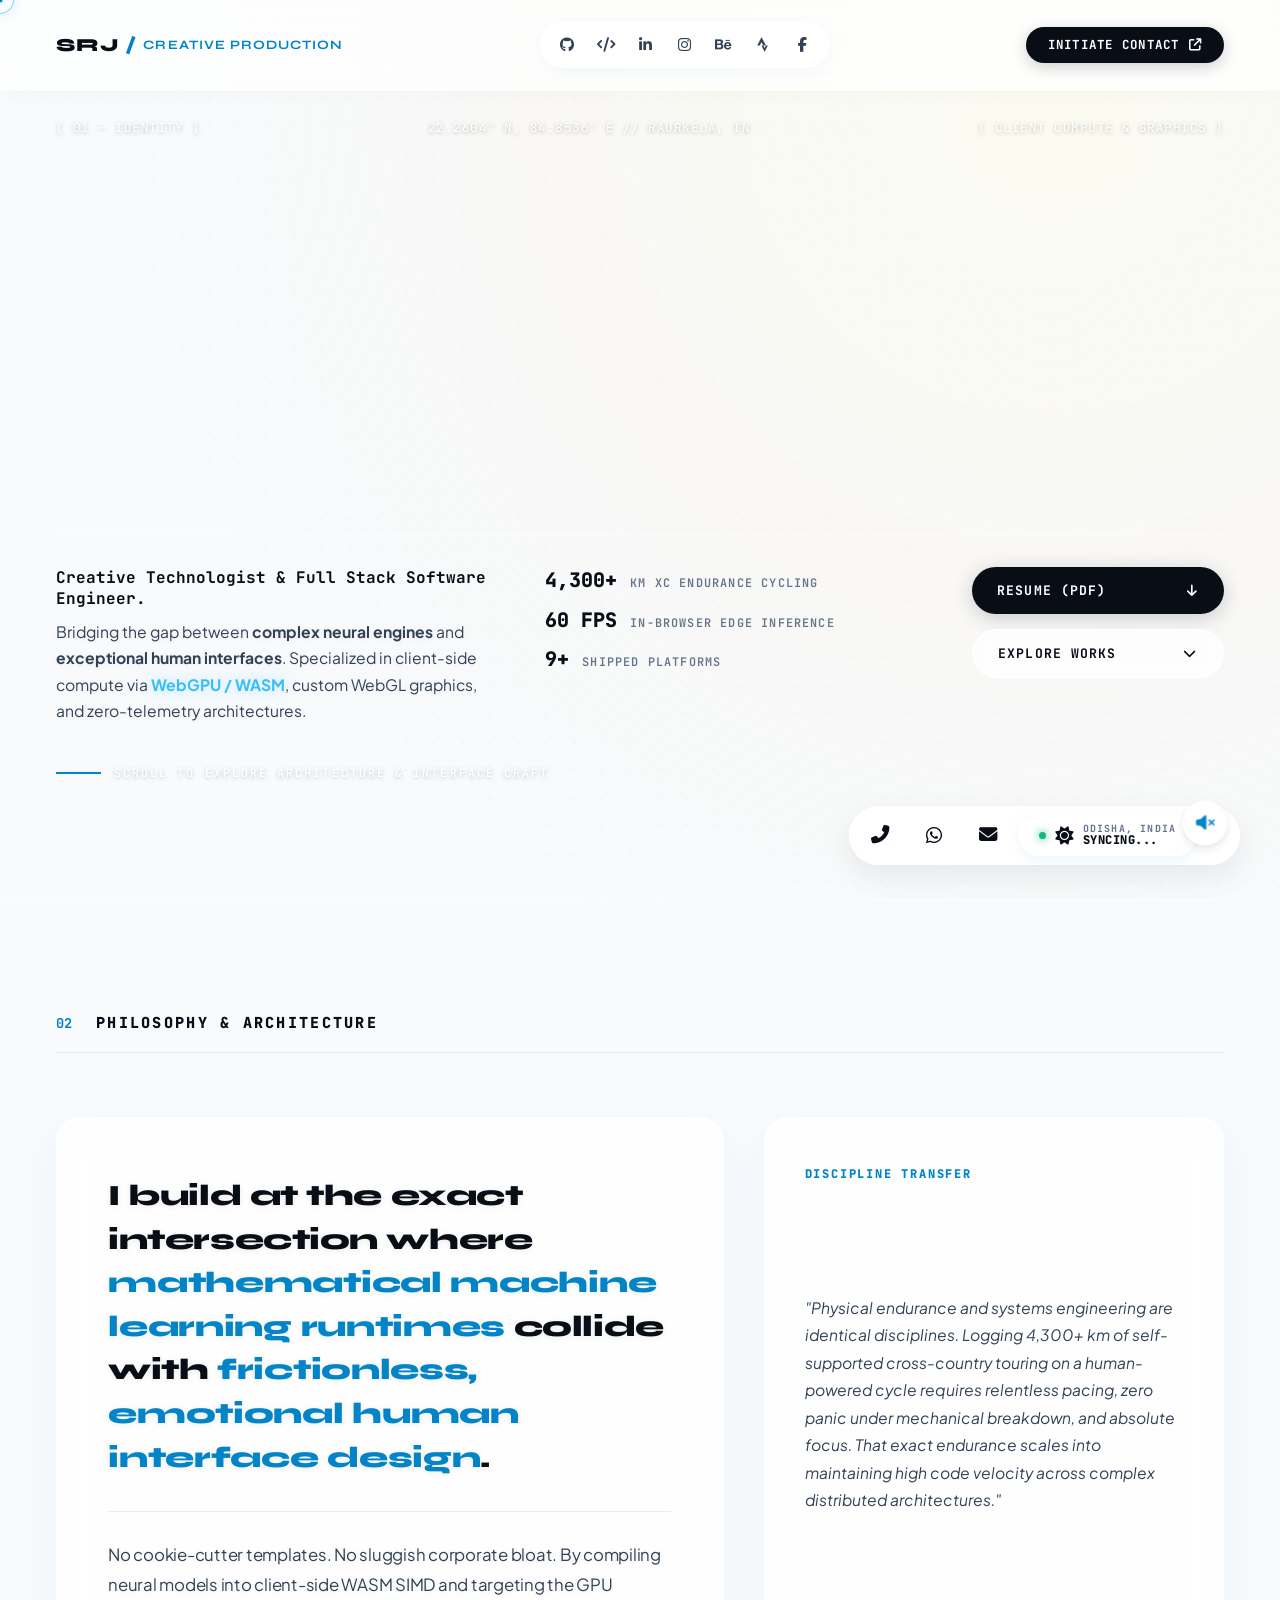
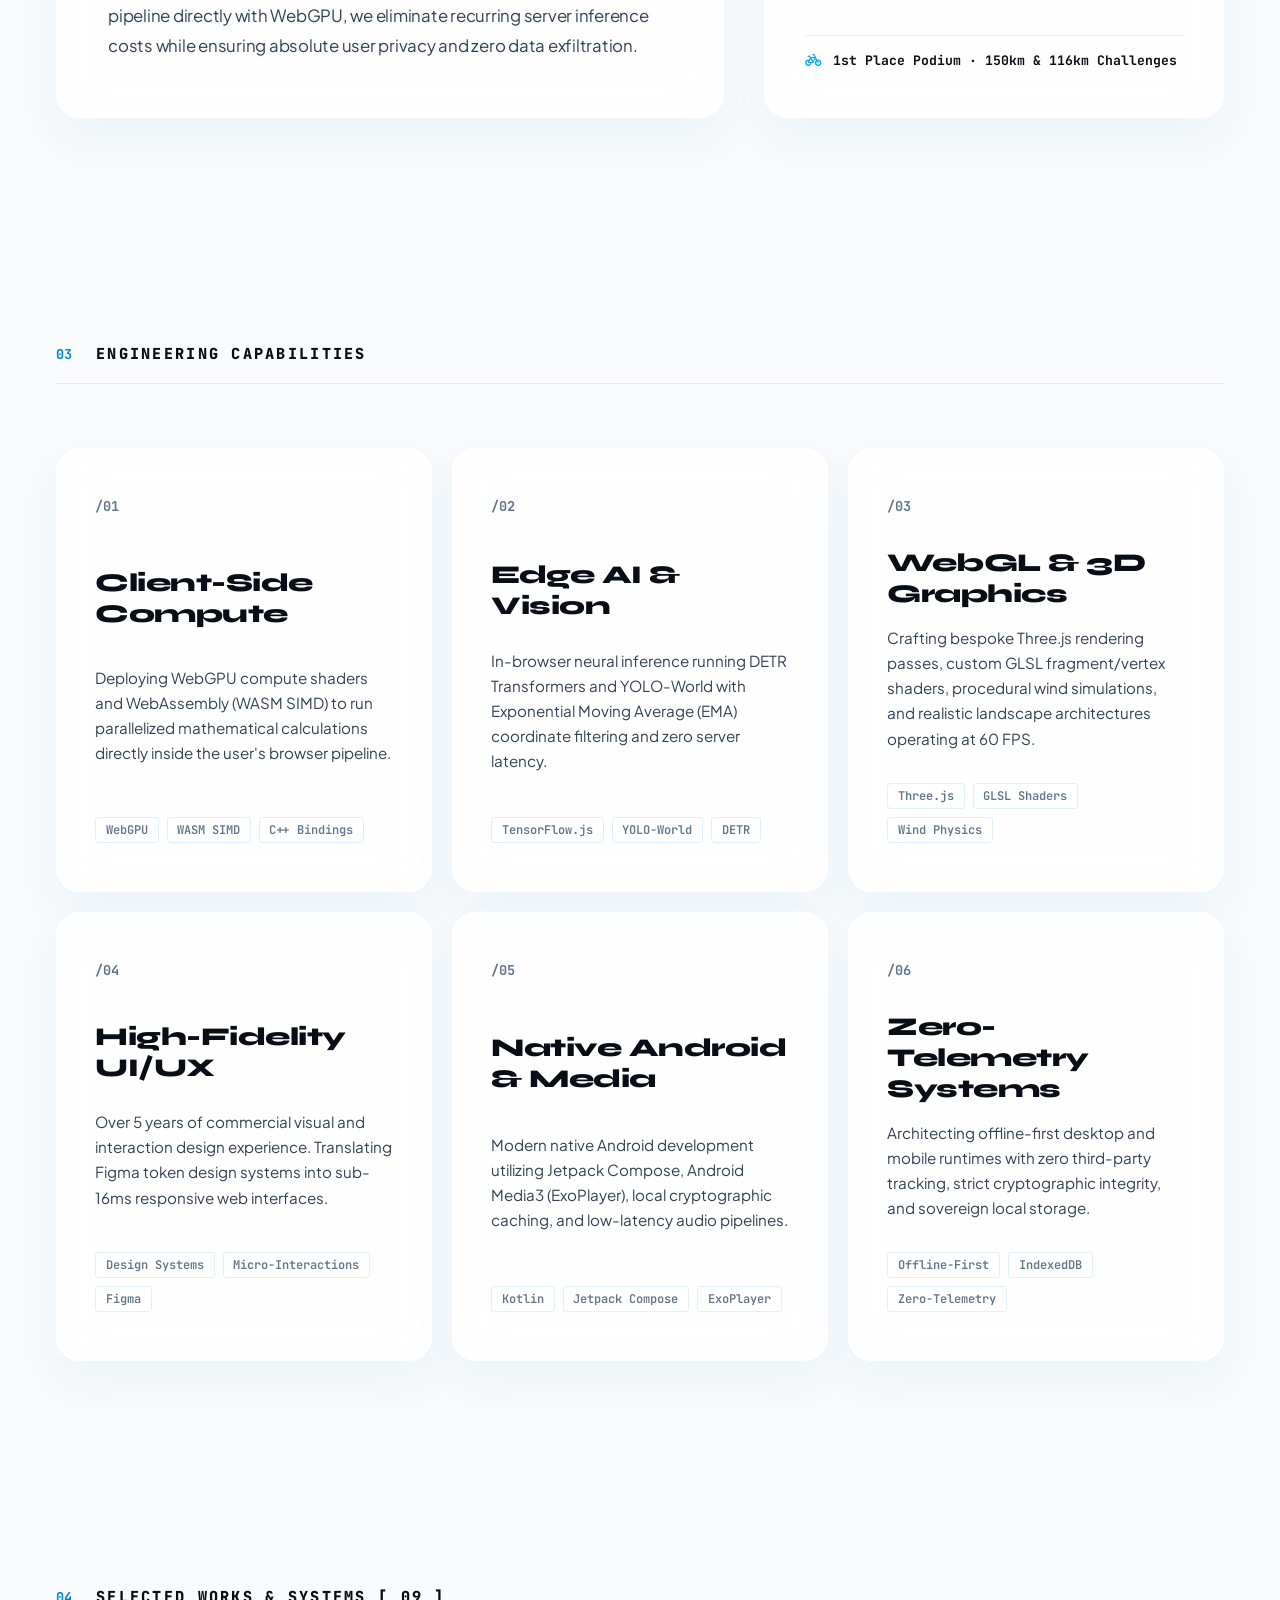
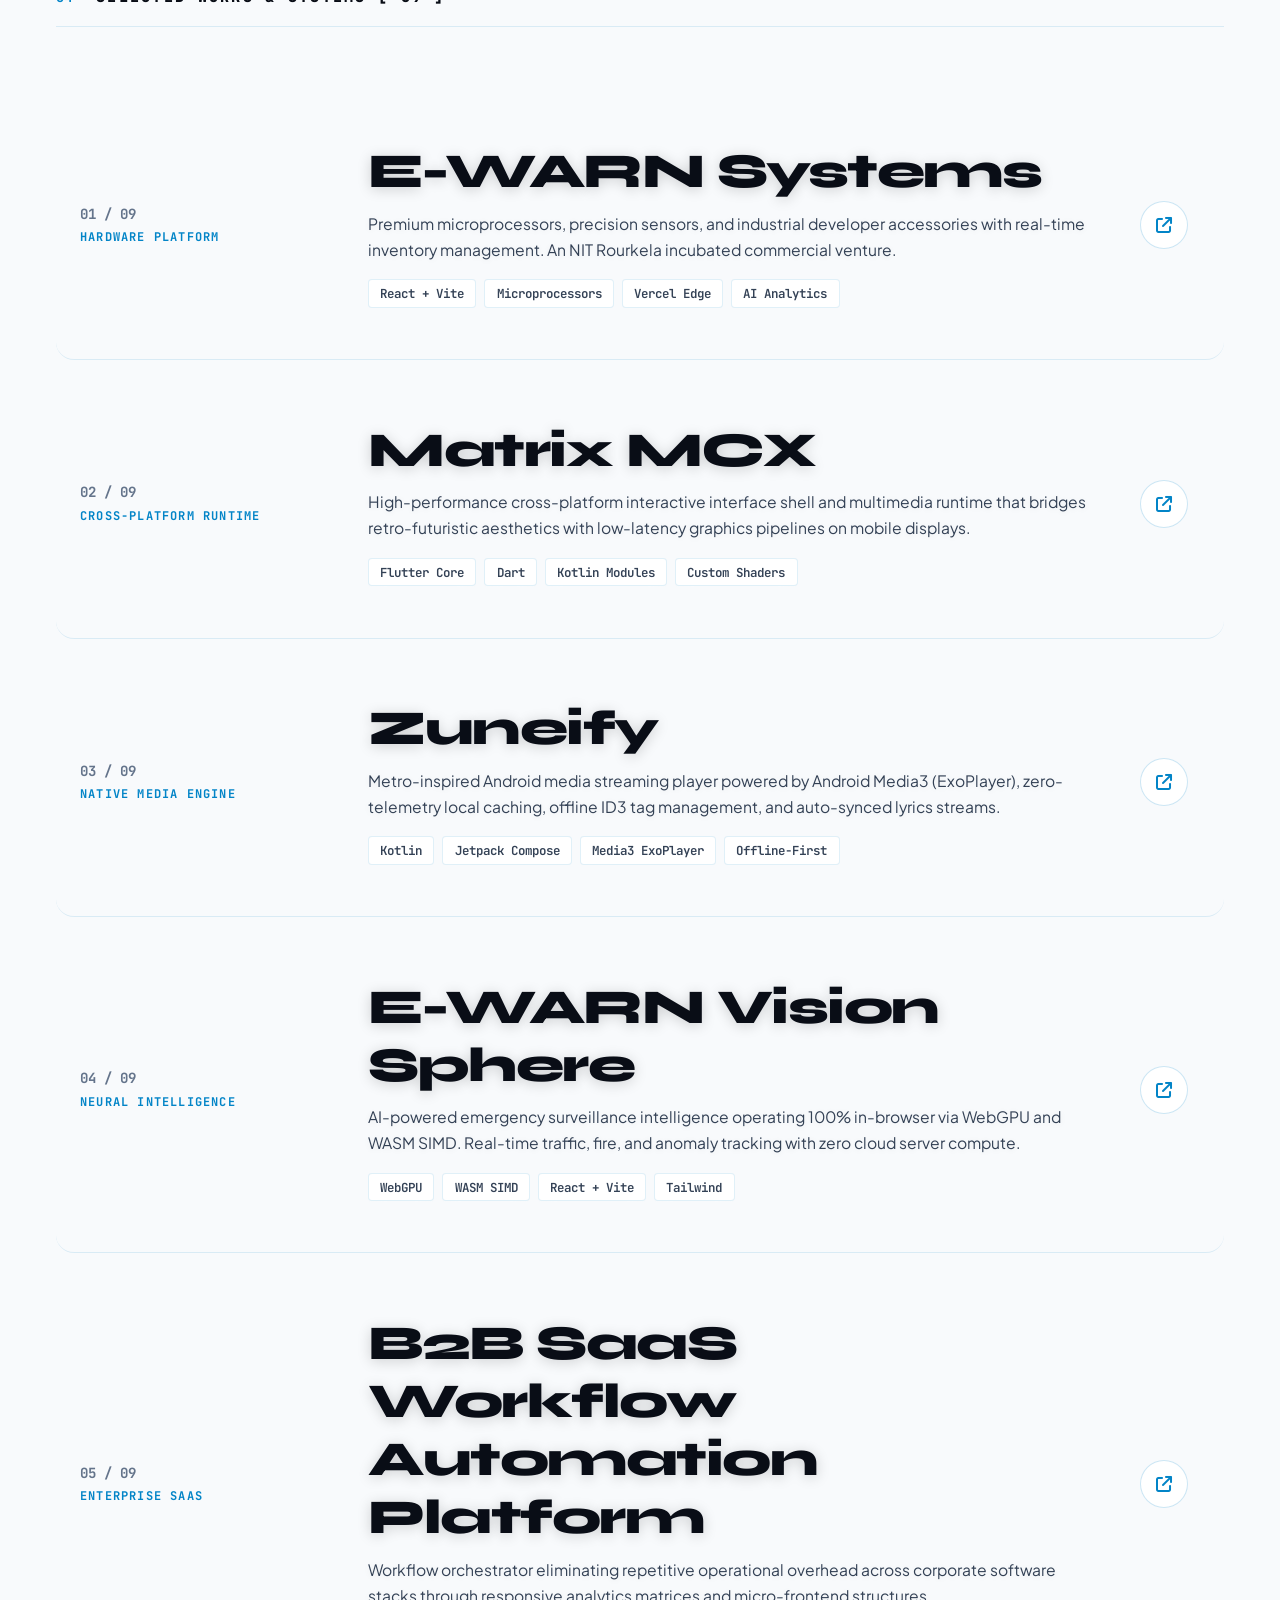
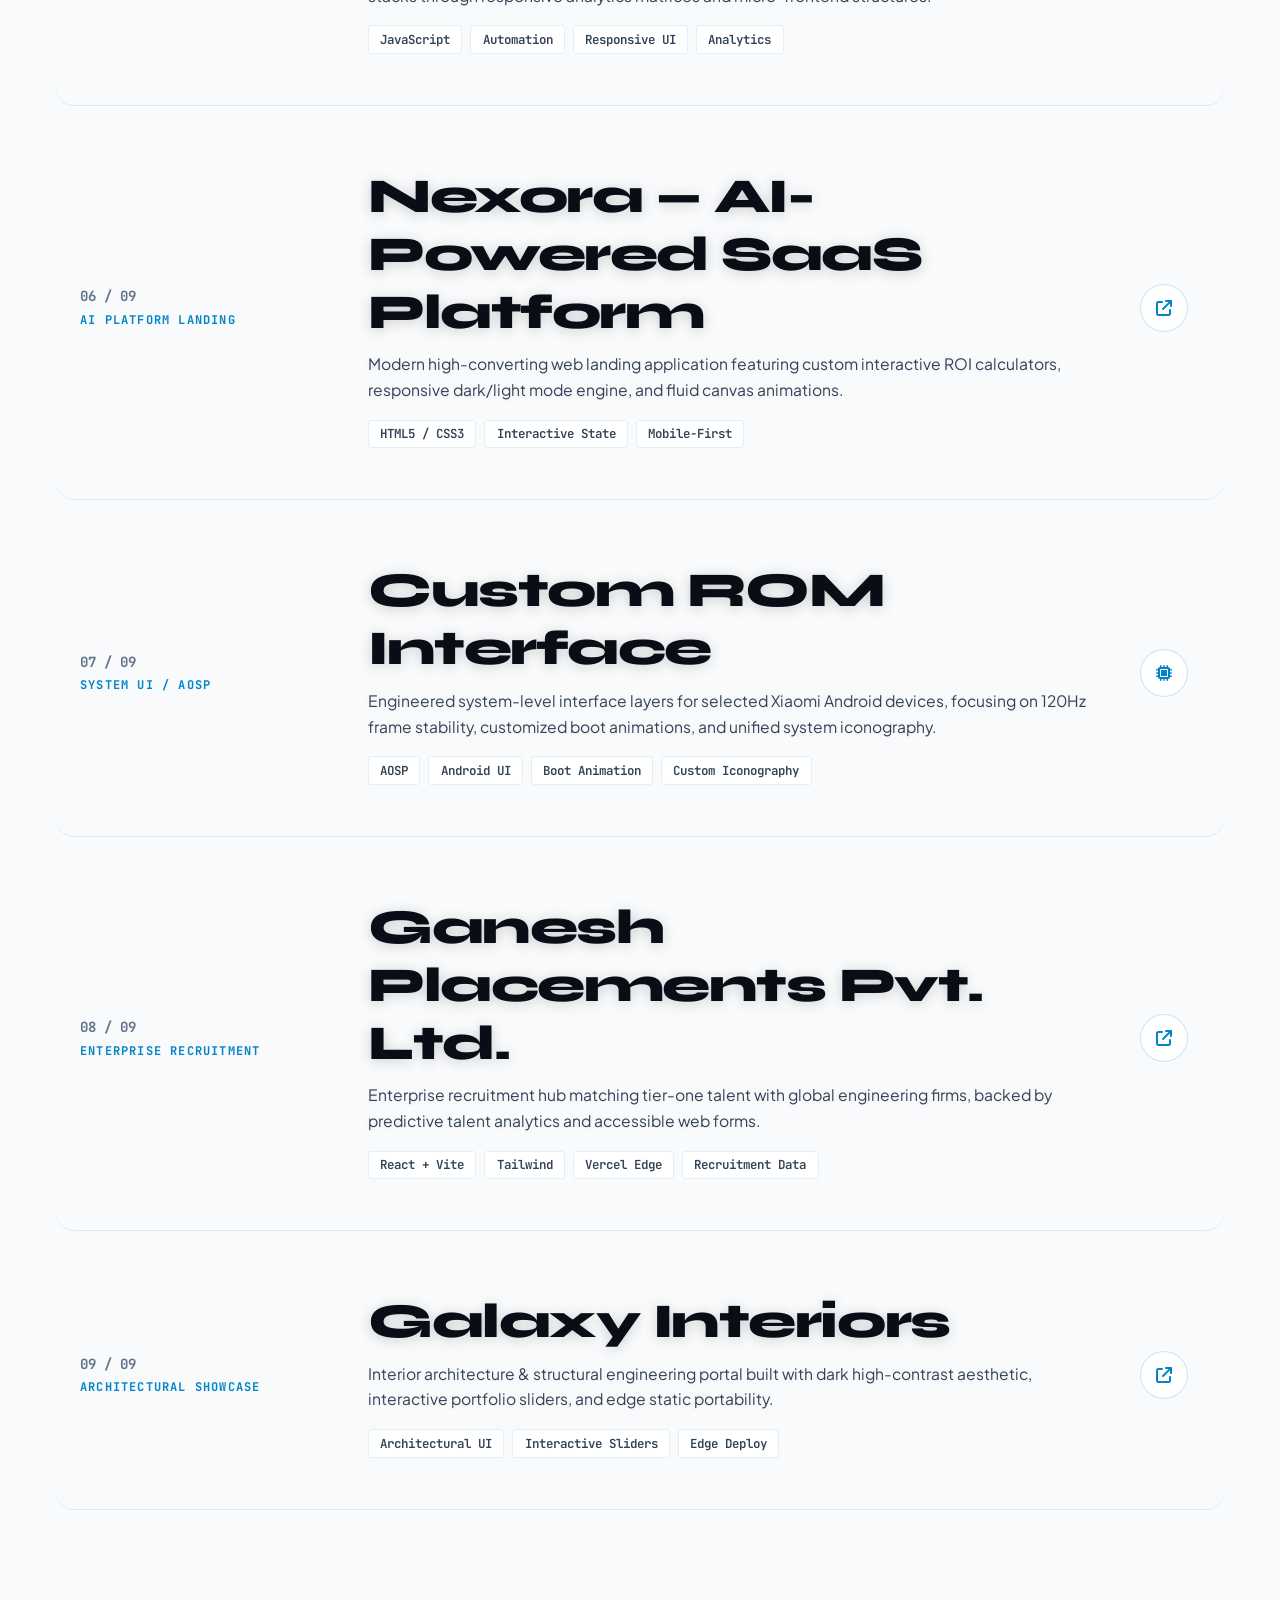
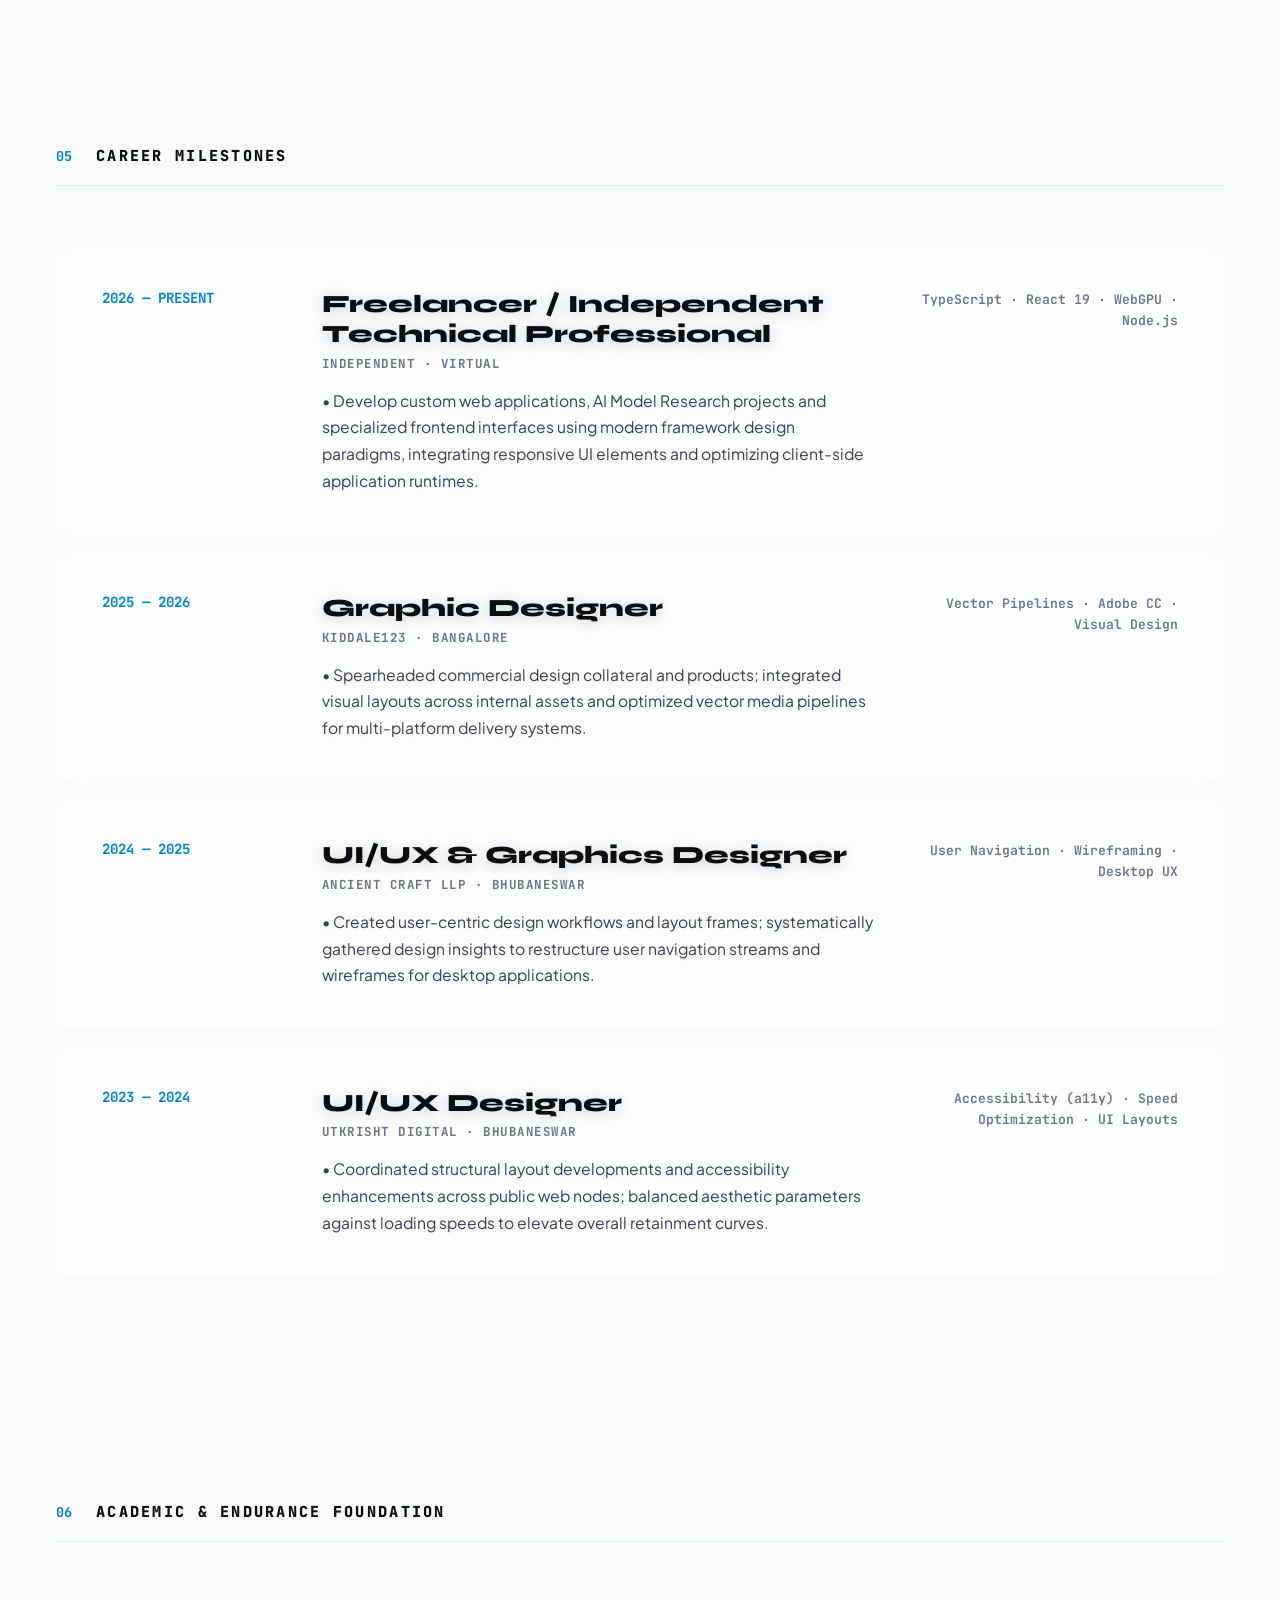
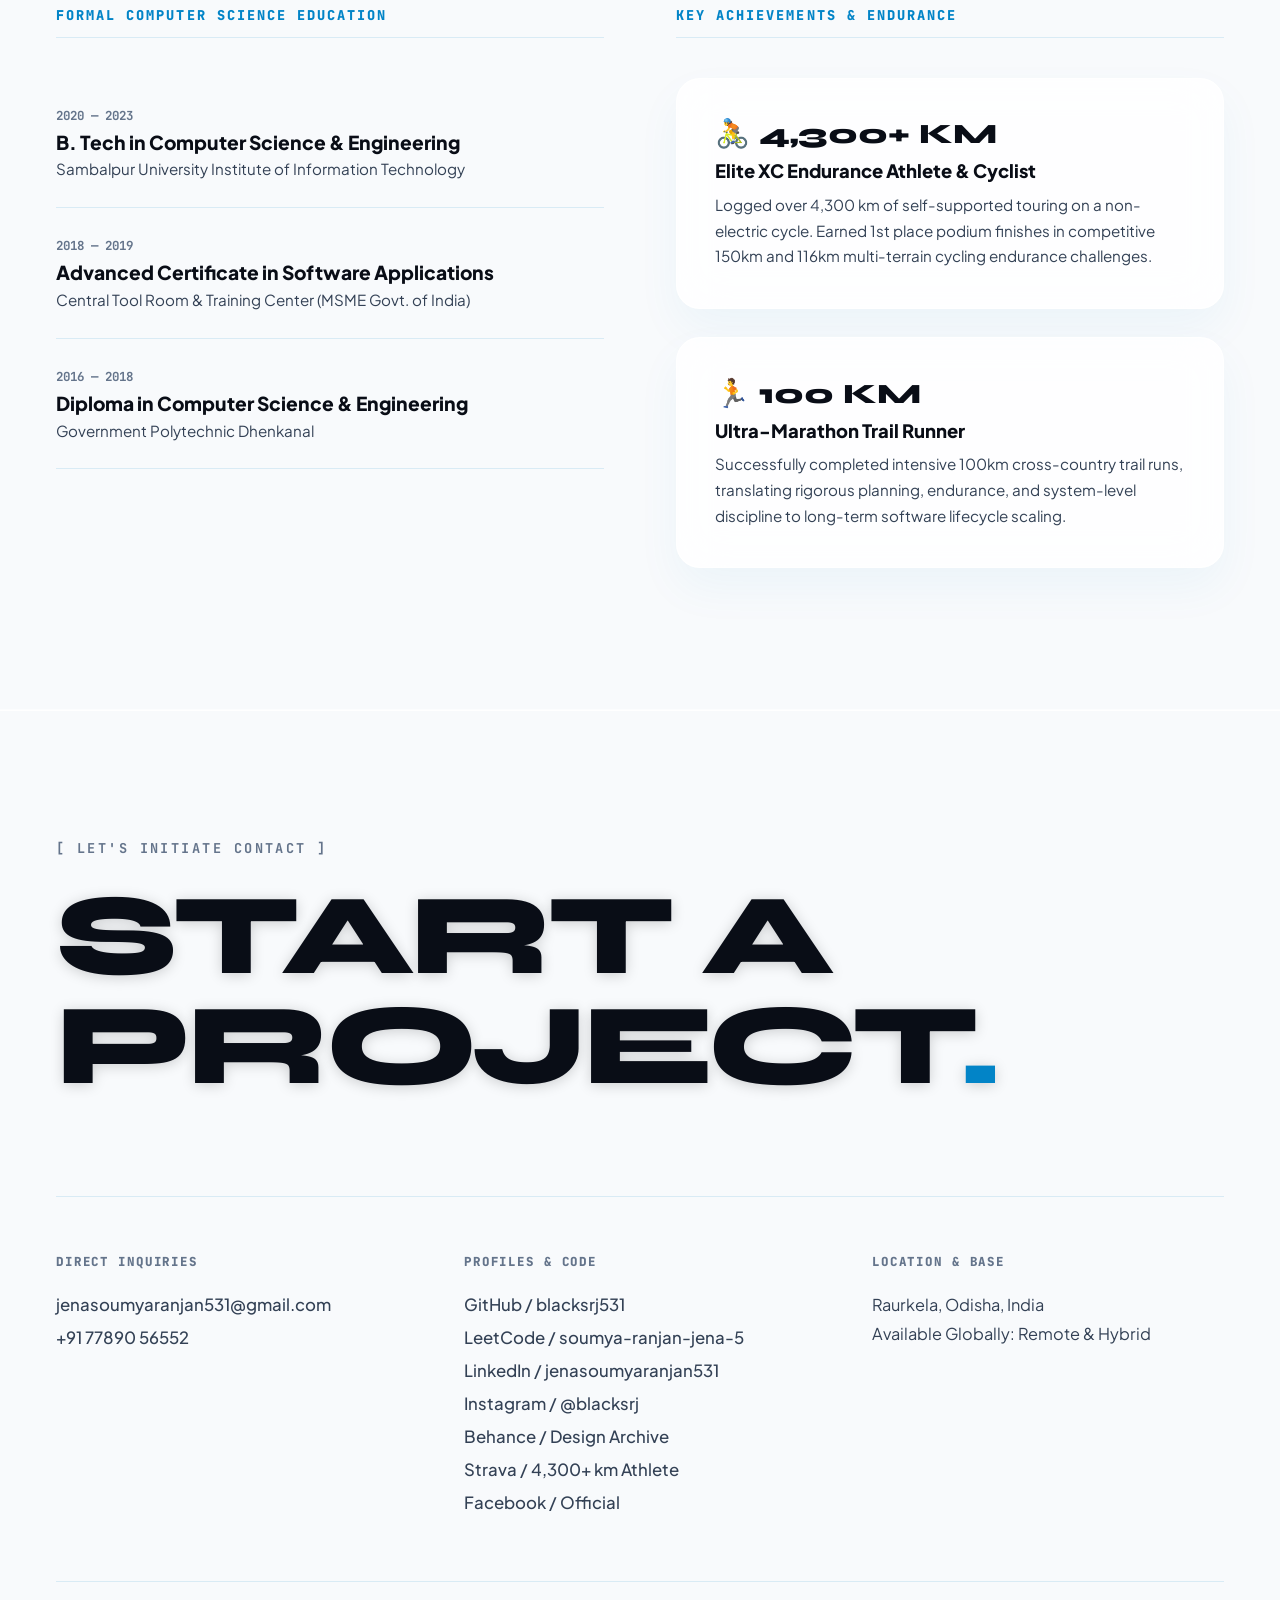
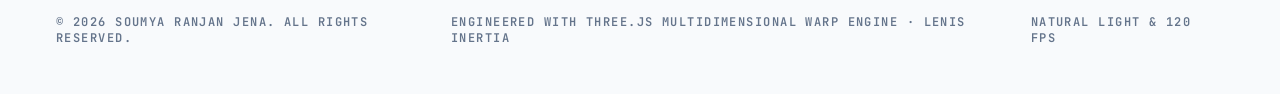
==== commit ec8f691a: "feat: initial release of high-performance portfolio with WebGL fluid, living climate telemetry, and " ====
--- a/index.html
+++ b/index.html
@@ -1,494 +1,638 @@
-<!DOCTYPE html>
-<html lang="en">
-<head>
-  <meta charset="UTF-8">
-  <meta name="viewport" content="width=device-width, initial-scale=1.0, viewport-fit=cover">
-  <meta name="description" content="Soumya Ranjan Jena - Full Stack Developer & AI-Assisted Software Engineer. Expert in WebGPU/WASM, Neural Engines, and High-Fidelity UI/UX Design.">
-  <meta name="keywords" content="Soumya Ranjan Jena, UI/UX Designer, GitHub, Android App Developer, Prompt Engineer, Graphic Designer, Portfolio, Odisha, Raurkela, AI">
-  <meta name="author" content="Soumya Ranjan Jena">
-  <meta name="robots" content="index, follow">
-  <meta name="theme-color" content="#060e1a">
-  <meta property="og:title" content="Soumya Ranjan Jena | AI-Assisted Software Engineer, UI/UX & Prompt Engineer">
-  <meta property="og:description" content="Innovative Full Stack Developer & AI-Assisted Software Engineer specialized in WebGPU/WASM, Canvas animations, and offline-first architectures.">
-  <meta property="og:type" content="website">
-  <meta property="og:url" content="https://soumyaranjanjena.com">
-  <meta name="twitter:card" content="summary_large_image">
-  <title>Soumya Ranjan Jena | AI-Assisted Software Engineer, UI/UX Designer & Prompt Engineer</title>
-
-  <link rel="preconnect" href="https://fonts.googleapis.com">
-  <link rel="preconnect" href="https://fonts.gstatic.com" crossorigin>
-  <link href="https://fonts.googleapis.com/css2?family=Inter:opsz,wght@14..32,400;14..32,500;14..32,600;14..32,700;14..32,800&family=Playfair+Display:ital,wght@0,500;0,600;0,700;0,800;1,500&family=JetBrains+Mono:wght@400;500;600;700&display=swap" rel="stylesheet">
-
-  <link rel="stylesheet" href="https://cdnjs.cloudflare.com/ajax/libs/font-awesome/6.5.1/css/all.min.css">
-  <link rel="stylesheet" href="styles.css">
-</head>
-<body>
-
-  <div class="portfolio-container">
-
-    <!-- ═══════════ HERO SECTION ═══════════ -->
-    <section class="hero-section" id="heroParticleSection">
-      <canvas id="particleCanvas" aria-hidden="true"></canvas>
-      <div class="hero-content">
-        <div class="hero-greeting">
-          <i class="fas fa-sparkle"></i> Welcome to my portfolio
-        </div>
-        <h1 class="hero-name">Soumya Ranjan Jena</h1>
-        <p class="hero-title">
-          <span>Full Stack Developer & AI-Assisted Software Engineer</span> · <span class="prompt-engineer-highlight">High-Fidelity UI/UX Design</span><br>
-          Optimizing Client-Side Compute via WebGPU/WASM | Building Zero-Telemetry, Offline-First Applications
-        </p>
-        <div class="hero-cta-row">
-          <a href="https://drive.google.com/file/d/1YLrY0IGPOzNCUEmRf7MPYz2agIXl4iWC/view" target="_blank" rel="noopener noreferrer" class="btn-resume">
-            <i class="fas fa-file-alt"></i> My Resume
-          </a>
-          <a href="mailto:jenasoumyaranjan531@gmail.com" class="btn-primary">
-            <i class="fas fa-envelope"></i> Hire Me
-          </a>
-          <a href="#about" class="btn-outline">
-            <i class="fas fa-user"></i> About Me
-          </a>
-        </div>
-
-        <div class="hero-social-links">
-          <a href="https://github.com/blacksrj531/" target="_blank" rel="noopener noreferrer" class="social-icon-link" aria-label="GitHub">
-            <i class="fab fa-github"></i>
-          </a>
-           <a href="https://leetcode.com/u/soumya-ranjan-jena-5/" target="_blank" rel="noopener noreferrer" class="social-icon-link" aria-label="LeetCode">
-            <i class="fas fa-code"></i> 
-          </a>
-          <a href="https://www.facebook.com/share/17TRQU65YR/" target="_blank" rel="noopener noreferrer" class="social-icon-link" aria-label="Facebook">
-            <i class="fab fa-facebook-f"></i>
-          </a>
-          <a href="https://www.instagram.com/blacksrj/" target="_blank" rel="noopener noreferrer" class="social-icon-link" aria-label="Instagram">
-            <i class="fab fa-instagram"></i>
-          </a>
-          <a href="https://www.linkedin.com/in/jenasoumyaranjan531/" target="_blank" rel="noopener noreferrer" class="social-icon-link" aria-label="LinkedIn">
-            <i class="fab fa-linkedin-in"></i>
-          </a>
-          <a href="https://www.behance.net/jenasoumyaranjan531/" target="_blank" rel="noopener noreferrer" class="social-icon-link" aria-label="Behance">
-            <i class="fab fa-behance"></i>
-          </a>
-          <a href="https://www.strava.com/athletes/130008737/" target="_blank" rel="noopener noreferrer" class="social-icon-link" aria-label="Strava">
-            <i class="fab fa-strava"></i>
-          </a>
-          <a href="https://blacksrj531.github.io/SRJ-Gothic-Creation/" target="_blank" rel="noopener noreferrer" class="social-icon-link gothic-portfolio-icon" aria-label="SRJ Gothic Creation Portfolio">
-            <i class="fas fa-skull"></i>
-          </a>
-        </div>
-
-        <div class="hero-lang-badges">
-          <span class="lang-badge"><i class="fas fa-language"></i> English · Professional</span>
-          <span class="lang-badge">हिन्दी · Native</span>
-          <span class="lang-badge">ଓଡ଼ିଆ · Native</span>
-        </div>
-      </div>
-    </section>
-
-    <!-- ═══════════ NAVIGATION ═══════════ -->
-    <nav class="nav-bar">
-      <button class="mobile-menu-toggle" id="mobileMenuToggle" aria-label="Toggle menu" aria-expanded="false">
-        <i class="fas fa-bars"></i>
-      </button>
-      <div class="nav-links" id="navLinks">
-        <a href="#about" class="nav-link">About</a>
-        <a href="#services" class="nav-link">Specializations</a>
-        <a href="#experience" class="nav-link">Experience</a>
-        <a href="#skills" class="nav-link">Skills</a>
-        <a href="#projects" class="nav-link">Projects</a>
-        <a href="#education" class="nav-link">Education</a>
-        <a href="#contact" class="nav-link">Contact</a>
-      </div>
-    </nav>
-
-    <!-- ═══════════ ABOUT SECTION ═══════════ -->
-    <section class="section" id="about">
-      <h2 class="section-title">About Me</h2>
-      <p class="about-text">
-        Innovative <strong>Full Stack Developer & AI-Assisted Software Engineer</strong> with a strong foundation in Computer Science & Engineering and high-fidelity UI/UX design. Expert at bridging the gap between complex backend neural engines and exceptional human interfaces. Specialized in optimizing client-side compute via <strong>WebGPU/WASM</strong>, designing proprietary canvas animations, and building zero-telemetry, offline-first desktop/mobile applications.
-      </p>
-      <div class="location-badge-container">
-        <span class="location-badge">📍 Raurkela, India · Remote / On-site</span>
-      </div>
-    </section>
-
-    <!-- ═══════════ TECHNICAL SPECIALIZATIONS ═══════════ -->
-    <section class="section section-alt" id="services">
-      <h2 class="section-title">Technical Specializations</h2>
-      <div class="services-grid">
-        <div class="service-card"><i class="fas fa-microchip"></i> Client-Side Compute (WebGPU/WASM)</div>
-        <div class="service-card"><i class="fas fa-brain"></i> Edge AI & In-Browser Inference</div>
-        <div class="service-card"><i class="fas fa-bezier-curve"></i> Hardware-Accelerated Graphics</div>
-        <div class="service-card"><i class="fas fa-compass-drafting"></i> High-Fidelity UI/UX & Design Systems</div>
-        <div class="service-card"><i class="fas fa-shield-halved"></i> Zero-Telemetry & Offline-First State</div>
-        <div class="service-card"><i class="fas fa-mobile-screen-button"></i> Native Android & Cross-Platform</div>
-        <div class="service-card"><i class="fas fa-cubes"></i> Vector & Canvas Rendering Pipelines</div>
-        <div class="service-card"><i class="fas fa-code-merge"></i> Modular Frontend Architecture</div>
-      </div>
-    </section>
-
-    <!-- ═══════════ EXPERIENCE SECTION ═══════════ -->
-    <section class="section" id="experience">
-      <h2 class="section-title">Professional Experience</h2>
-
-      <div class="experience-item">
-        <div class="exp-header">
-          <div class="exp-role">Freelancer / Independent Technical Professional</div>
-          <div class="exp-date">Jan 2026 – Present</div>
-        </div>
-        <div class="exp-company">Independent · Virtual</div>
-        <p class="exp-description">• Develop custom web applications, AI Model Research projects and specialized frontend interfaces using modern framework design paradigms, integrating responsive UI elements and optimizing client-side application runtimes.</p>
-      </div>
-
-      <div class="experience-item">
-        <div class="exp-header">
-          <div class="exp-role">Graphic Designer</div>
-          <div class="exp-date">Apr 2025 – Jan 2026</div>
-        </div>
-        <div class="exp-company">Kiddale123 · Bangalore</div>
-        <p class="exp-description">• Spearheaded commercial design collateral and products; integrated visual layouts across internal assets and optimized vector media pipelines for multi-platform delivery systems.</p>
-      </div>
-
-      <div class="experience-item">
-        <div class="exp-header">
-          <div class="exp-role">UI/UX & Graphics Designer</div>
-          <div class="exp-date">Oct 2024 – Apr 2025</div>
-        </div>
-        <div class="exp-company">Ancient Craft LLP · Bhubaneswar</div>
-        <p class="exp-description">• Created user-centric design workflows and layout frames; systematically gathered design insights to restructure user navigation streams and wireframes for desktop applications.</p>
-      </div>
-
-      <div class="experience-item">
-        <div class="exp-header">
-          <div class="exp-role">UI/UX Designer</div>
-          <div class="exp-date">Sep 2023 – Oct 2024</div>
-        </div>
-        <div class="exp-company">Utkrisht Digital · Bhubaneswar</div>
-        <p class="exp-description">• Coordinated structural layout developments and accessibility enhancements across public web nodes; balanced aesthetic parameters against loading speeds to elevate overall retainment curves.</p>
-      </div>
-    </section>
-
-    <!-- ═══════════ SKILLS SECTION ═══════════ -->
-    <section class="section section-alt" id="skills">
-      <h2 class="section-title">Core Competencies & Skills</h2>
-      <div class="skills-categories">
-        <div class="skills-category">
-          <h3 class="skills-category-title"><i class="fas fa-code"></i> Languages & Frameworks</h3>
-          <div class="skills-cloud">
-            <span class="skill-tag">TypeScript</span>
-            <span class="skill-tag">JavaScript</span>
-            <span class="skill-tag">React 19</span>
-            <span class="skill-tag">HTML5</span>
-            <span class="skill-tag">CSS3</span>
-            <span class="skill-tag">Post CSS</span>
-            <span class="skill-tag">Tailwind CSS</span>
-          </div>
-        </div>
-        <div class="skills-category">
-          <h3 class="skills-category-title"><i class="fas fa-vr-cardboard"></i> Frontend & Graphics</h3>
-          <div class="skills-cloud">
-            <span class="skill-tag skill-tag-ai">WebGPU</span>
-            <span class="skill-tag skill-tag-ai">WebGL</span>
-            <span class="skill-tag skill-tag-ai">WASM SIMD</span>
-            <span class="skill-tag skill-tag-ai">TF.js</span>
-            <span class="skill-tag">Canvas API</span>
-            <span class="skill-tag">Figma</span>
-            <span class="skill-tag">Adobe Creative Suite</span>
-          </div>
-        </div>
-        <div class="skills-category">
-          <h3 class="skills-category-title"><i class="fas fa-database"></i> Backend & Databases</h3>
-          <div class="skills-cloud">
-            <span class="skill-tag">Node.js</span>
-            <span class="skill-tag">REST APIs</span>
-            <span class="skill-tag">MongoDB</span>
-            <span class="skill-tag skill-tag-ai">Vector DBs</span>
-          </div>
-        </div>
-        <div class="skills-category">
-          <h3 class="skills-category-title"><i class="fas fa-screwdriver-wrench"></i> Tooling & Architecture</h3>
-          <div class="skills-cloud">
-            <span class="skill-tag">Vite 8</span>
-            <span class="skill-tag">Rolldown</span>
-            <span class="skill-tag">Git</span>
-            <span class="skill-tag">GitLab</span>
-            <span class="skill-tag">Azure DevOps</span>
-            <span class="skill-tag">CI/CD Pipelines</span>
-          </div>
-        </div>
-      </div>
-      <div class="cycling-achievement" style="margin-top: 2rem; text-align: left; background: var(--color-light-gray); padding: 1.25rem 1.5rem; border-radius: 12px; border-left: 4px solid var(--color-navy); line-height: 1.6;">
-        <p style="margin-bottom: 0.6rem; font-size: 0.95rem; color: var(--color-text-secondary);">
-          🚴 <strong>Elite XC Endurance Athlete & Cyclist:</strong> Logged 4,300+ km of self-supported touring on a non-electric cycle; earned 1st place podium finishes in competitive 150km and 116km multi-terrain cycling challenges.
-        </p>
-        <p style="font-size: 0.95rem; color: var(--color-text-secondary); margin: 0;">
-          🏃 <strong>Ultra-Marathon Runner:</strong> Successfully completed intensive 100km cross-country trail runs, translating rigorous planning, endurance, and system-level discipline to long-term software lifecycle scaling.
-        </p>
-      </div>
-    </section>
-
-    <!-- ═══════════ PROJECTS SECTION ═══════════ -->
-    <section class="section" id="projects">
-      <h2 class="section-title">Featured Projects</h2>
-      <div class="projects-grid">
-
-        <!-- Project 1: E-WARN Systems -->
-        <a href="https://ewarn-systems.vercel.app/" target="_blank" rel="noopener noreferrer" class="project-card ewarn-card" style="text-decoration: none; color: inherit;">
-          <div class="project-image ewarn-project-image">
-            <img src="https://raw.githubusercontent.com/blacksrj531/E-WARN_Systems/main/EWarn.png" alt="E-WARN Systems Logo" class="ewarn-logo-img" loading="lazy">
-          </div>
-          <div class="project-content">
-            <h3 class="project-title">E-WARN Systems</h3>
-            <p class="project-description">Discover premium microprocessors, precise sensors, and professional-grade accessories. Build your next masterpiece with EWARN. A N.I.T, Raurkela-769008, Business project.</p>
-            <div class="project-tags">
-              <span class="project-tag">React + Vite</span>
-              <span class="project-tag">Html</span>
-              <span class="project-tag">Vercel</span>
-              <span class="project-tag">AI</span>
-            </div>
-          </div>
-          <div class="project-overlay ewarn-overlay">
-            <i class="fas fa-rocket"></i>
-            <span>Visit Website</span>
-          </div>
-        </a>
-
-        <!-- Project 2: Matrix MCX -->
-        <a href="https://github.com/blacksrj531/Matrix-MCX" target="_blank" rel="noopener noreferrer" class="project-card matrix-card" style="text-decoration: none; color: inherit;">
-          <div class="project-image matrix-project-image">
-            <img src="https://raw.githubusercontent.com/blacksrj531/Matrix-MCX/main/MatrixMCX_Logo_Symbol.png" alt="Matrix MCX Logo" class="matrix-logo-img" loading="lazy">
-          </div>
-          <div class="project-content">
-            <h3 class="project-title">Matrix MCX</h3>
-            <p class="project-description">Matrix MCX is a high-performance multimedia runtime that bridges legacy aesthetics with next-generation processing, delivering a low-latency, cinema-grade experience across mobile and embedded displays.</p>
-            <div class="project-tags">
-              <span class="project-tag">Core Framework: Flutter</span>
-              <span class="project-tag">Language: Dart, Kotlin</span>
-            </div>
-          </div>
-          <div class="project-overlay matrix-overlay">
-            <i class="fab fa-github"></i>
-            <span>View on GitHub</span>
-          </div>
-        </a>
-
-        <!-- Project 3: Zuneify -->
-        <a href="https://github.com/blacksrj531/Zuneify" target="_blank" rel="noopener noreferrer" class="project-card zuneify-card" style="text-decoration: none; color: inherit;">
-          <div class="project-image zuneify-project-image">
-            <img src="https://raw.githubusercontent.com/blacksrj531/my_portfolio_531/main/ZUNE_Custom_Logo.png" alt="Zuneify Logo" class="zuneify-logo-img" loading="lazy">
-          </div>
-          <div class="project-content">
-            <h3 class="project-title">Zuneify</h3>
-            <p class="project-description">A modern, Metro-styled Android media player featuring a powerful ExoPlayer engine, global ad-free streaming, local ID3 metadata editing, and smart auto-synced lyrics.</p>
-            <div class="project-tags">
-              <span class="project-tag">Kotlin, Jetpack Compose</span>
-              <span class="project-tag">Android Media3 (ExoPlayer)</span>
-              <span class="project-tag">Retrofit, Coroutines</span>
-              <span class="project-tag">Jaudiotagger (ID3)</span>
-              <span class="project-tag">Piped API, LRCLIB API, iTunes API</span>
-              <span class="project-tag">Material Design 3</span>
-              <span class="project-tag">R8 Obfuscation</span>
-            </div>
-          </div>
-          <div class="project-overlay zuneify-overlay">
-            <i class="fab fa-github"></i>
-            <span>View on GitHub</span>
-          </div>
-        </a>
-
-         <!-- Project 4: E-WARN Vision Sphere -->
-        <a href="https://blacksrj531.github.io/ewarn_vision_sphere/" target="_blank" rel="noopener noreferrer" class="project-card ewarn-card" style="text-decoration: none; color: inherit;">
-          <div class="project-image ewarn-project-image">
-            <img src="https://raw.githubusercontent.com/blacksrj531/ewarn_vision_sphere/main/public/ewarn-logo.png" alt="E-WARN Vision Sphere Logo" class="ewarn-logo-img" loading="lazy">
-          </div>
-          <div class="project-content">
-            <h3 class="project-title">E-WARN Vision Sphere</h3>
-            <p class="project-description">AI-powered smart emergency intelligence platform that unifies traffic, police, fire, and medical monitoring through real-time analytics, IoT, and cloud connectivity</p>
-            <div class="project-tags">
-              <span class="project-tag">React + Vite</span>
-              <span class="project-tag">Real-Time Analytics</span>
-              <span class="project-tag">AI Monitoring</span>
-              <span class="project-tag">Tailwind & Post</span>
-              <span class="project-tag">AI</span>
-            </div>
-          </div>
-          <div class="project-overlay ewarn-overlay">
-            <i class="fas fa-rocket"></i>
-            <span>Visit Website</span>
-          </div>
-        </a>
-
-        <!-- Project 5: B2B SaaS Workflow Automation Platform -->
-        <a href="https://blacksrj531.github.io/SaaS_Product_Demo/" target="_blank" rel="noopener noreferrer" class="project-card saas-card" style="text-decoration: none; color: inherit;">
-          <div class="project-image saas-project-image">
-            <i class="fas fa-diagram-project project-icon-main"></i>
-          </div>
-          <div class="project-content">
-            <h3 class="project-title">B2B SaaS Workflow Automation Platform</h3>
-            <p class="project-description">Nexora is an AI-powered B2B SaaS workflow automation platform that connects your tools, eliminates repetitive manual tasks, and boosts team productivity through intelligent, data-driven analytics.</p>
-            <div class="project-tags">
-              <span class="project-tag">SaaS, JavaScript, Responsive Design</span>
-              <span class="project-tag">AI Integration Workflow Automation B2B</span>
-              <span class="project-tag">Frontend Development, UI/UX</span>
-            </div>
-          </div>
-          <div class="project-overlay saas-overlay">
-            <i class="fas fa-rocket"></i>
-            <span>Visit Website</span>
-          </div>
-        </a>
-
-        <!-- Project 6: Nexora — AI-Powered SaaS Platform -->
-        <a href="https://blacksrj531.github.io/Nexora/" target="_blank" rel="noopener noreferrer" class="project-card nexora-card" style="text-decoration: none; color: inherit;">
-          <div class="project-image nexora-project-image">
-            <i class="fas fa-cloud-sun project-icon-main"></i>
-          </div>
-          <div class="project-content">
-            <h3 class="project-title">Nexora — AI-Powered SaaS Platform</h3>
-            <p class="project-description">Modern SaaS landing page with AI chatbot, ROI calculator, auth modals, dark/light mode, responsive design, and advanced animations.</p>
-            <div class="project-tags">
-              <span class="project-tag">HTML5, CSS3, JavaScript</span>
-              <span class="project-tag">SaaS Platform</span>
-              <span class="project-tag">Mobile-First</span>
-            </div>
-          </div>
-          <div class="project-overlay nexora-overlay">
-            <i class="fas fa-rocket"></i>
-            <span>Visit Website</span>
-          </div>
-        </a>
-
-        <!-- Project 7: Custom ROM Interface -->
-        <div class="project-card">
-          <div class="project-image">
-            <i class="fas fa-mobile-alt project-icon-main"></i>
-          </div>
-          <div class="project-content">
-            <h3 class="project-title">Custom ROM Interface</h3>
-            <p class="project-description">Designed custom ROM user interfaces for selected Xiaomi devices, focusing on optimized UX, custom iconography, boot animations, and system-wide theme consistency.</p>
-            <div class="project-tags">
-              <span class="project-tag">Custom ROM</span>
-              <span class="project-tag">Xiaomi Devices</span>
-              <span class="project-tag">Android UI</span>
-              <span class="project-tag">Boot Animation</span>
-            </div>
-          </div>
-          <div class="project-overlay">
-            <i class="fas fa-external-link-alt"></i>
-            <span>View Project</span>
-          </div>
-        </div>
-
-        <!-- Project 8: Ganesh Placements Pvt. Ltd. -->
-        <a href="https://ganesh-placements.vercel.app/" target="_blank" rel="noopener noreferrer" class="project-card ganesh-card" style="text-decoration: none; color: inherit;">
-          <div class="project-image ganesh-project-image">
-            <img src="https://raw.githubusercontent.com/blacksrj531/Ganesh_Placements_PVT_LTD/main/Ganesh_logo.png" alt="Ganesh Placements Logo" class="ganesh-logo-img" loading="lazy">
-          </div>
-          <div class="project-content">
-            <h3 class="project-title">Ganesh Placements Pvt. Ltd.</h3>
-            <p class="project-description">We redefine organizational recruitment backed by data, research, and decades of experience. Discover the perfect synergy between top-tier talent and industry-leading enterprises Globally.</p>
-            <div class="project-tags">
-              <span class="project-tag">React + Vite</span>
-              <span class="project-tag">HTML</span>
-              <span class="project-tag">CSS</span>
-              <span class="project-tag">Vercel</span>
-              <span class="project-tag">AI</span>
-            </div>
-          </div>
-          <div class="project-overlay ganesh-overlay">
-            <i class="fas fa-rocket"></i>
-            <span>Visit Website</span>
-          </div>
-        </a>
-
-        <!-- Project 9: Galaxy Interiors -->
-        <a href="https://blacksrj531.github.io/Galaxy__Interiors/" target="_blank" rel="noopener noreferrer" class="project-card galaxy-card" style="text-decoration: none; color: inherit;">
-          <div class="project-image galaxy-project-image">
-            <i class="fas fa-building-columns project-icon-main"></i>
-          </div>
-          <div class="project-content">
-            <h3 class="project-title">Galaxy Interiors</h3>
-            <p class="project-description">An Interior & Civil Structural Architect Solution website showcasing architectural design services, structural planning, interior solutions, and construction project management with a modern cosmic-inspired aesthetic.</p>
-            <div class="project-tags">
-              <span class="project-tag">Architecture</span>
-              <span class="project-tag">Interior Design</span>
-              <span class="project-tag">Civil Structural</span>
-              <span class="project-tag">Web Design</span>
-            </div>
-          </div>
-          <div class="project-overlay galaxy-overlay">
-            <i class="fas fa-rocket"></i>
-            <span>Visit Website</span>
-          </div>
-        </a>
-
-      </div>
-    </section>
-
-    <!-- ═══════════ EDUCATION SECTION ═══════════ -->
-    <section class="section section-alt" id="education">
-      <h2 class="section-title">Education</h2>
-      <div class="education-grid">
-        <div class="education-item">
-          <div class="edu-degree">B. Tech in Computer Science & Engineering</div>
-          <div class="edu-school">Sambalpur University Institute of Information Technology</div>
-          <div class="edu-date">2020 – 2023</div>
-        </div>
-        <div class="education-item">
-          <div class="edu-degree">Advanced Certificate in Software Applications</div>
-          <div class="edu-school">Central Tool Room & Training Center</div>
-          <div class="edu-date">2018 – 2019</div>
-        </div>
-        <div class="education-item">
-          <div class="edu-degree">Diploma in Computer Science & Engineering</div>
-          <div class="edu-school">Government Polytechnic Dhenkanal</div>
-          <div class="edu-date">2016 – 2018</div>
-        </div>
-      </div>
-    </section>
-
-    <!-- ═══════════ CONTACT SECTION ═══════════ -->
-    <section class="section" id="contact">
-      <h2 class="section-title">Let's Connect</h2>
-      <div class="contact-grid">
-        <div class="contact-card">
-          <i class="fas fa-envelope contact-icon"></i>
-          <h3>Email</h3>
-          <a href="mailto:jenasoumyaranjan531@gmail.com">jenasoumyaranjan531@gmail.com</a>
-        </div>
-        <div class="contact-card">
-          <i class="fas fa-phone-alt contact-icon"></i>
-          <h3>Phone</h3>
-          <a href="tel:+917789056552">+91 77890 56552</a>
-        </div>
-        <div class="contact-card">
-          <i class="fas fa-map-marker-alt contact-icon"></i>
-          <h3>Location</h3>
-          <p>Raurkela, Odisha, India</p>
-          <p class="contact-availability">Available Remote / On-site</p>
-        </div>
-      </div>
-    </section>
-
-    <!-- ═══════════ FOOTER ═══════════ -->
-    <footer class="footer">
-      <p>&copy; 2026 Soumya Ranjan Jena · AI-Assisted Software Engineer, UI/UX Designer & Prompt Engineer</p>
-      <p class="footer-tagline">Built with passion & Made By Soumya Ranjan Jena</p>
-    </footer>
-
-  </div>
-
-  <!-- ═══════════ FLOATING ACTION BUTTONS ═══════════ -->
-  <a href="#" id="whatsappBtn" class="floating-btn whatsapp-btn" aria-label="Chat on WhatsApp">
-    <i class="fab fa-whatsapp"></i>
-    <span class="floating-btn-tooltip">Chat on WhatsApp</span>
-  </a>
-
-  <a href="tel:+917789056552" class="floating-btn call-btn" aria-label="Call Now">
-    <i class="fas fa-phone-alt"></i>
-    <span class="floating-btn-tooltip">Call +91 77890 56552</span>
-  </a>
-
-  <script src="script.js" defer></script>
-</body>
-</html>
+<!DOCTYPE html>
+<html lang="en" class="light-mode">
+<head>
+  <meta charset="UTF-8">
+  <meta name="viewport" content="width=device-width, initial-scale=1.0, viewport-fit=cover">
+  <meta name="description" content="Soumya Ranjan Jena — Creative Technologist & Full Stack Software Engineer. WebGPU, WASM SIMD, Interactive 3D Shaders & High-Fidelity UI/UX Systems.">
+  <meta name="keywords" content="Soumya Ranjan Jena, Three.js, WebGL, White and Blue, Creative Technologist, JunkBranding Aesthetic, WebGPU, WASM, Full Stack Engineer, Raurkela, India">
+  <meta name="author" content="Soumya Ranjan Jena">
+  <meta name="robots" content="index, follow">
+  <meta name="theme-color" content="#70b5ff">
+
+  <meta property="og:title" content="Soumya Ranjan Jena — Studio & Full Stack Engineer">
+  <meta property="og:description" content="Award-Winning White & Blue Aesthetic Portfolio. Silky Chromatic WebGL Fluid, Tactile Bento Architecture & Full Stack AI Engineering.">
+  <meta property="og:type" content="website">
+  <meta property="og:url" content="https://soumyaranjanjena.com">
+
+  <title>Soumya Ranjan Jena — Creative Technologist & Full Stack Engineer</title>
+
+  <!-- Typography: Plus Jakarta Sans, Syne & JetBrains Mono -->
+  <link rel="preconnect" href="https://fonts.googleapis.com">
+  <link rel="preconnect" href="https://fonts.gstatic.com" crossorigin>
+  <link href="https://fonts.googleapis.com/css2?family=JetBrains+Mono:wght@400;500;600;700&family=Plus+Jakarta+Sans:wght@300;400;500;600;700;800&family=Syne:wght@700;800;900&display=swap" rel="stylesheet">
+
+  <!-- Font Awesome 6.5.1 -->
+  <link rel="stylesheet" href="https://cdnjs.cloudflare.com/ajax/libs/font-awesome/6.5.1/css/all.min.css">
+
+  <!-- Production CDNs (Deferred for Zero Render-Blocking & Instant FCP/LCP) -->
+  <script src="https://unpkg.com/lenis@1.1.18/dist/lenis.min.js" defer></script>
+  <script src="https://cdnjs.cloudflare.com/ajax/libs/three.js/r128/three.min.js" defer></script>
+  <script src="https://cdnjs.cloudflare.com/ajax/libs/gsap/3.12.5/gsap.min.js" defer></script>
+  <script src="https://cdnjs.cloudflare.com/ajax/libs/gsap/3.12.5/ScrollTrigger.min.js" defer></script>
+
+  <!-- Core Stylesheet -->
+  <link rel="stylesheet" href="styles.css">
+</head>
+<body class="junkbranding-theme">
+
+  <!-- ═══════════ REALISTIC 3D CHERRY BLOSSOM & SKY WEBGL CANVAS ═══════════ -->
+  <div id="webgl-container" aria-hidden="true"></div>
+
+  <!-- ═══════════ SUNLIGHT & CLOUD GOD-RAY OVERLAY ═══════════ -->
+  <div class="sunbeam-overlay" aria-hidden="true"></div>
+
+  <!-- ═══════════ LUXURY CURSOR & FLOATING PROJECT PREVIEW CARD ═══════════ -->
+  <div class="cursor-dot" id="cursorDot" aria-hidden="true"></div>
+  <div class="cursor-ring" id="cursorRing" aria-hidden="true"></div>
+  <div class="cursor-label" id="cursorLabel" aria-hidden="true">VIEW</div>
+
+  <!-- Dynamic Cursor-Linked Floating Work Preview -->
+  <div class="cursor-preview-modal" id="cursorPreviewModal" aria-hidden="true">
+    <div class="preview-inner">
+      <img src="" alt="Project Preview" id="cursorPreviewImg" class="preview-image">
+      <div class="preview-badge" id="cursorPreviewBadge">LIVE ARCHITECTURE</div>
+    </div>
+  </div>
+
+  <!-- ═══════════ TOP ARCHITECTURAL BAR ═══════════ -->
+  <header class="studio-header">
+    <div class="studio-brand">
+      <span class="brand-monogram">SRJ</span>
+      <span class="brand-divider">/</span>
+      <span class="brand-sub">CREATIVE PRODUCTION</span>
+    </div>
+
+        <nav class="header-social-nav" aria-label="Professional and Social Profiles">
+      <a href="https://github.com/blacksrj531/" target="_blank" rel="noopener noreferrer" class="social-icon-link magnetic-btn" aria-label="GitHub" title="GitHub">
+        <i class="fab fa-github"></i>
+      </a>
+      <a href="https://leetcode.com/u/soumya-ranjan-jena-5/" target="_blank" rel="noopener noreferrer" class="social-icon-link magnetic-btn" aria-label="LeetCode" title="LeetCode">
+        <i class="fas fa-code"></i>
+      </a>
+      <a href="https://www.linkedin.com/in/jenasoumyaranjan531/" target="_blank" rel="noopener noreferrer" class="social-icon-link magnetic-btn" aria-label="LinkedIn" title="LinkedIn">
+        <i class="fab fa-linkedin-in"></i>
+      </a>
+      <a href="https://www.instagram.com/blacksrj/" target="_blank" rel="noopener noreferrer" class="social-icon-link magnetic-btn" aria-label="Instagram" title="Instagram">
+        <i class="fab fa-instagram"></i>
+      </a>
+      <a href="https://www.behance.net/jenasoumyaranjan531/" target="_blank" rel="noopener noreferrer" class="social-icon-link magnetic-btn" aria-label="Behance" title="Behance">
+        <i class="fab fa-behance"></i>
+      </a>
+      <a href="https://www.strava.com/athletes/130008737/" target="_blank" rel="noopener noreferrer" class="social-icon-link magnetic-btn" aria-label="Strava" title="Strava (XC Cycling & Ultra-Run)">
+        <i class="fab fa-strava"></i>
+      </a>
+      <a href="https://www.facebook.com/people/Soumya-Ranjan-Jena/100005446848016/" target="_blank" rel="noopener noreferrer" class="social-icon-link magnetic-btn" aria-label="Facebook" title="Facebook">
+        <i class="fab fa-facebook-f"></i>
+      </a>
+    </nav>
+
+    
+
+    <div class="header-actions">
+      <a href="mailto:jenasoumyaranjan531@gmail.com" class="header-btn magnetic-btn">
+        <span>INITIATE CONTACT</span>
+        <i class="fas fa-arrow-up-right-from-square"></i>
+      </a>
+    </div>
+  </header>
+
+  <!-- ═══════════ SMOOTH SCROLL CONTAINER ═══════════ -->
+  <main class="smooth-content" id="mainContent">
+
+    <!-- ═══════════ 01. HERO / KINETIC COVER ═══════════ -->
+    <section class="section-hero" id="hero">
+      <div class="hero-top-meta">
+        <span class="meta-tag">[ 01 — IDENTITY ]</span>
+        <span class="meta-coords">22.2604° N, 84.8536° E // RAURKELA, IN</span>
+        <span class="meta-tag">[ CLIENT COMPUTE &amp; GRAPHICS ]</span>
+      </div>
+
+      <div class="hero-headline-wrap">
+        <h1 class="hero-giant-title">
+          <span class="title-row"><span class="reveal-text">SOUMYA</span></span>
+          <span class="title-row title-row-accent"><span class="reveal-text">RANJAN</span></span>
+          <span class="title-row"><span class="reveal-text">JENA</span></span>
+        </h1>
+      </div>
+
+      <div class="hero-bottom-grid">
+        <div class="hero-descriptor">
+          <p class="descriptor-lead">Creative Technologist &amp; Full Stack Software Engineer.</p>
+          <p class="descriptor-body">
+            Bridging the gap between <strong>complex neural engines</strong> and <strong>exceptional human interfaces</strong>. Specialized in client-side compute via <span class="neural-accent">WebGPU / WASM</span>, custom WebGL graphics, and zero-telemetry architectures.
+          </p>
+        </div>
+
+        <div class="hero-quick-stats">
+          <div class="stat-pill">
+            <span class="stat-num">4,300+</span>
+            <span class="stat-txt">KM XC ENDURANCE CYCLING</span>
+          </div>
+          <div class="stat-pill">
+            <span class="stat-num">60 FPS</span>
+            <span class="stat-txt">IN-BROWSER EDGE INFERENCE</span>
+          </div>
+          <div class="stat-pill">
+            <span class="stat-num">9+</span>
+            <span class="stat-txt">SHIPPED PLATFORMS</span>
+          </div>
+        </div>
+
+        <div class="hero-actions-wrap">
+          <a href="https://drive.google.com/file/d/1YLrY0IGPOzNCUEmRf7MPYz2agIXl4iWC/view" target="_blank" rel="noopener noreferrer" class="cta-pill primary-pill magnetic-btn">
+            <span>RESUME (PDF)</span>
+            <i class="fas fa-arrow-down"></i>
+          </a>
+          <a href="#projects" class="cta-pill ghost-pill magnetic-btn">
+            <span>EXPLORE WORKS</span>
+            <i class="fas fa-chevron-down"></i>
+          </a>
+        </div>
+      </div>
+
+      <div class="hero-scroll-cue">
+        <span class="cue-bar"></span>
+        <span class="cue-text">SCROLL TO EXPLORE ARCHITECTURE &amp; INTERFACE CRAFT</span>
+      </div>
+    </section>
+
+    <!-- ═══════════ 02. EDITORIAL STATEMENT / PHILOSOPHY ═══════════ -->
+    <section class="section-editorial" id="about">
+      <div class="section-header-row">
+        <span class="section-index">02</span>
+        <h2 class="section-label">PHILOSOPHY &amp; ARCHITECTURE</h2>
+      </div>
+
+      <div class="statement-grid">
+        <div class="statement-large">
+          <p class="editorial-p">
+            I build at the exact intersection where <strong>mathematical machine learning runtimes</strong> collide with <strong>frictionless, emotional human interface design</strong>.
+          </p>
+          <p class="editorial-p editorial-secondary">
+            No cookie-cutter templates. No sluggish corporate bloat. By compiling neural models into client-side WASM SIMD and targeting the GPU pipeline directly with WebGPU, we eliminate recurring server inference costs while ensuring absolute user privacy and zero data exfiltration.
+          </p>
+        </div>
+
+        <div class="statement-aside">
+          <div class="aside-box">
+            <div class="aside-label">DISCIPLINE TRANSFER</div>
+            <p>
+              "Physical endurance and systems engineering are identical disciplines. Logging 4,300+ km of self-supported cross-country touring on a human-powered cycle requires relentless pacing, zero panic under mechanical breakdown, and absolute focus. That exact endurance scales into maintaining high code velocity across complex distributed architectures."
+            </p>
+            <div class="aside-footer">
+              <i class="fas fa-bicycle"></i>
+              <span>1st Place Podium · 150km &amp; 116km Challenges</span>
+            </div>
+          </div>
+        </div>
+      </div>
+    </section>
+
+    <!-- ═══════════ 03. SPECIALIZATIONS / DOMAINS ═══════════ -->
+    <section class="section-domains" id="specializations">
+      <div class="section-header-row">
+        <span class="section-index">03</span>
+        <h2 class="section-label">ENGINEERING CAPABILITIES</h2>
+      </div>
+
+      <div class="domains-matrix">
+        <div class="domain-card" data-domain="01">
+          <div class="domain-num">/01</div>
+          <h3 class="domain-title">Client-Side Compute</h3>
+          <p class="domain-desc">Deploying WebGPU compute shaders and WebAssembly (WASM SIMD) to run parallelized mathematical calculations directly inside the user's browser pipeline.</p>
+          <div class="domain-tags"><span>WebGPU</span><span>WASM SIMD</span><span>C++ Bindings</span></div>
+        </div>
+
+        <div class="domain-card" data-domain="02">
+          <div class="domain-num">/02</div>
+          <h3 class="domain-title">Edge AI &amp; Vision</h3>
+          <p class="domain-desc">In-browser neural inference running DETR Transformers and YOLO-World with Exponential Moving Average (EMA) coordinate filtering and zero server latency.</p>
+          <div class="domain-tags"><span>TensorFlow.js</span><span>YOLO-World</span><span>DETR</span></div>
+        </div>
+
+        <div class="domain-card" data-domain="03">
+          <div class="domain-num">/03</div>
+          <h3 class="domain-title">WebGL &amp; 3D Graphics</h3>
+          <p class="domain-desc">Crafting bespoke Three.js rendering passes, custom GLSL fragment/vertex shaders, procedural wind simulations, and realistic landscape architectures operating at 60 FPS.</p>
+          <div class="domain-tags"><span>Three.js</span><span>GLSL Shaders</span><span>Wind Physics</span></div>
+        </div>
+
+        <div class="domain-card" data-domain="04">
+          <div class="domain-num">/04</div>
+          <h3 class="domain-title">High-Fidelity UI/UX</h3>
+          <p class="domain-desc">Over 5 years of commercial visual and interaction design experience. Translating Figma token design systems into sub-16ms responsive web interfaces.</p>
+          <div class="domain-tags"><span>Design Systems</span><span>Micro-Interactions</span><span>Figma</span></div>
+        </div>
+
+        <div class="domain-card" data-domain="05">
+          <div class="domain-num">/05</div>
+          <h3 class="domain-title">Native Android &amp; Media</h3>
+          <p class="domain-desc">Modern native Android development utilizing Jetpack Compose, Android Media3 (ExoPlayer), local cryptographic caching, and low-latency audio pipelines.</p>
+          <div class="domain-tags"><span>Kotlin</span><span>Jetpack Compose</span><span>ExoPlayer</span></div>
+        </div>
+
+        <div class="domain-card" data-domain="06">
+          <div class="domain-num">/06</div>
+          <h3 class="domain-title">Zero-Telemetry Systems</h3>
+          <p class="domain-desc">Architecting offline-first desktop and mobile runtimes with zero third-party tracking, strict cryptographic integrity, and sovereign local storage.</p>
+          <div class="domain-tags"><span>Offline-First</span><span>IndexedDB</span><span>Zero-Telemetry</span></div>
+        </div>
+      </div>
+    </section>
+
+    <!-- ═══════════ 04. FEATURED WORKS (9 ORIGINAL PROJECTS RETAINED) ═══════════ -->
+    <section class="section-works" id="projects">
+      <div class="section-header-row">
+        <span class="section-index">04</span>
+        <h2 class="section-label">SELECTED WORKS &amp; SYSTEMS [ 09 ]</h2>
+      </div>
+
+      <div class="works-tunnel-list">
+
+        <!-- Project 1: E-WARN Systems -->
+        <article class="work-item" data-project="01" data-preview-img="https://raw.githubusercontent.com/blacksrj531/E-WARN_Systems/main/EWarn.png" data-badge="COMMERCE &amp; HARDWARE">
+          <a href="https://ewarn-systems.vercel.app/" target="_blank" rel="noopener noreferrer" class="work-link">
+            <div class="work-meta">
+              <span class="work-num">01 / 09</span>
+              <span class="work-category">HARDWARE PLATFORM</span>
+            </div>
+            <div class="work-main">
+              <h3 class="work-title">E-WARN Systems</h3>
+              <p class="work-summary">Premium microprocessors, precision sensors, and industrial developer accessories with real-time inventory management. An NIT Rourkela incubated commercial venture.</p>
+              <div class="work-pills">
+                <span>React + Vite</span><span>Microprocessors</span><span>Vercel Edge</span><span>AI Analytics</span>
+              </div>
+            </div>
+            <div class="work-arrow"><i class="fas fa-arrow-up-right-from-square"></i></div>
+          </a>
+        </article>
+
+        <!-- Project 2: Matrix MCX -->
+        <article class="work-item" data-project="02" data-preview-img="https://raw.githubusercontent.com/blacksrj531/Matrix-MCX/main/MatrixMCX_Logo_Symbol.png" data-badge="INTERACTIVE RUNTIME">
+          <a href="https://github.com/blacksrj531/Matrix-MCX" target="_blank" rel="noopener noreferrer" class="work-link">
+            <div class="work-meta">
+              <span class="work-num">02 / 09</span>
+              <span class="work-category">CROSS-PLATFORM RUNTIME</span>
+            </div>
+            <div class="work-main">
+              <h3 class="work-title">Matrix MCX</h3>
+              <p class="work-summary">High-performance cross-platform interactive interface shell and multimedia runtime that bridges retro-futuristic aesthetics with low-latency graphics pipelines on mobile displays.</p>
+              <div class="work-pills">
+                <span>Flutter Core</span><span>Dart</span><span>Kotlin Modules</span><span>Custom Shaders</span>
+              </div>
+            </div>
+            <div class="work-arrow"><i class="fas fa-arrow-up-right-from-square"></i></div>
+          </a>
+        </article>
+
+        <!-- Project 3: Zuneify -->
+        <article class="work-item" data-project="03" data-preview-img="https://raw.githubusercontent.com/blacksrj531/my_portfolio_531/main/ZUNE_Custom_Logo.png" data-badge="ANDROID MEDIA3">
+          <a href="https://github.com/blacksrj531/Zuneify" target="_blank" rel="noopener noreferrer" class="work-link">
+            <div class="work-meta">
+              <span class="work-num">03 / 09</span>
+              <span class="work-category">NATIVE MEDIA ENGINE</span>
+            </div>
+            <div class="work-main">
+              <h3 class="work-title">Zuneify</h3>
+              <p class="work-summary">Metro-inspired Android media streaming player powered by Android Media3 (ExoPlayer), zero-telemetry local caching, offline ID3 tag management, and auto-synced lyrics streams.</p>
+              <div class="work-pills">
+                <span>Kotlin</span><span>Jetpack Compose</span><span>Media3 ExoPlayer</span><span>Offline-First</span>
+              </div>
+            </div>
+            <div class="work-arrow"><i class="fas fa-arrow-up-right-from-square"></i></div>
+          </a>
+        </article>
+
+        <!-- Project 4: E-WARN Vision Sphere -->
+        <article class="work-item" data-project="04" data-preview-img="https://raw.githubusercontent.com/blacksrj531/ewarn_vision_sphere/main/public/ewarn-logo.png" data-badge="EDGE COMPUTER VISION">
+          <a href="https://blacksrj531.github.io/ewarn_vision_sphere/" target="_blank" rel="noopener noreferrer" class="work-link">
+            <div class="work-meta">
+              <span class="work-num">04 / 09</span>
+              <span class="work-category">NEURAL INTELLIGENCE</span>
+            </div>
+            <div class="work-main">
+              <h3 class="work-title">E-WARN Vision Sphere</h3>
+              <p class="work-summary">AI-powered emergency surveillance intelligence operating 100% in-browser via WebGPU and WASM SIMD. Real-time traffic, fire, and anomaly tracking with zero cloud server compute.</p>
+              <div class="work-pills">
+                <span>WebGPU</span><span>WASM SIMD</span><span>React + Vite</span><span>Tailwind</span>
+              </div>
+            </div>
+            <div class="work-arrow"><i class="fas fa-arrow-up-right-from-square"></i></div>
+          </a>
+        </article>
+
+        <!-- Project 5: B2B SaaS Workflow Platform -->
+        <article class="work-item" data-project="05" data-badge="SAAS WORKFLOW ENGINE">
+          <a href="https://blacksrj531.github.io/SaaS_Product_Demo/" target="_blank" rel="noopener noreferrer" class="work-link">
+            <div class="work-meta">
+              <span class="work-num">05 / 09</span>
+              <span class="work-category">ENTERPRISE SAAS</span>
+            </div>
+            <div class="work-main">
+              <h3 class="work-title">B2B SaaS Workflow Automation Platform</h3>
+              <p class="work-summary">Workflow orchestrator eliminating repetitive operational overhead across corporate software stacks through responsive analytics matrices and micro-frontend structures.</p>
+              <div class="work-pills">
+                <span>JavaScript</span><span>Automation</span><span>Responsive UI</span><span>Analytics</span>
+              </div>
+            </div>
+            <div class="work-arrow"><i class="fas fa-arrow-up-right-from-square"></i></div>
+          </a>
+        </article>
+
+        <!-- Project 6: Nexora — AI Platform -->
+        <article class="work-item" data-project="06" data-badge="LANDING APPLICATION">
+          <a href="https://blacksrj531.github.io/Nexora/" target="_blank" rel="noopener noreferrer" class="work-link">
+            <div class="work-meta">
+              <span class="work-num">06 / 09</span>
+              <span class="work-category">AI PLATFORM LANDING</span>
+            </div>
+            <div class="work-main">
+              <h3 class="work-title">Nexora — AI-Powered SaaS Platform</h3>
+              <p class="work-summary">Modern high-converting web landing application featuring custom interactive ROI calculators, responsive dark/light mode engine, and fluid canvas animations.</p>
+              <div class="work-pills">
+                <span>HTML5 / CSS3</span><span>Interactive State</span><span>Mobile-First</span>
+              </div>
+            </div>
+            <div class="work-arrow"><i class="fas fa-arrow-up-right-from-square"></i></div>
+          </a>
+        </article>
+
+        <!-- Project 7: Custom ROM Interface -->
+        <article class="work-item" data-project="07" data-badge="AOSP SYSTEM ARCHITECTURE">
+          <div class="work-link">
+            <div class="work-meta">
+              <span class="work-num">07 / 09</span>
+              <span class="work-category">SYSTEM UI / AOSP</span>
+            </div>
+            <div class="work-main">
+              <h3 class="work-title">Custom ROM Interface</h3>
+              <p class="work-summary">Engineered system-level interface layers for selected Xiaomi Android devices, focusing on 120Hz frame stability, customized boot animations, and unified system iconography.</p>
+              <div class="work-pills">
+                <span>AOSP</span><span>Android UI</span><span>Boot Animation</span><span>Custom Iconography</span>
+              </div>
+            </div>
+            <div class="work-arrow"><i class="fas fa-microchip"></i></div>
+          </div>
+        </article>
+
+        <!-- Project 8: Ganesh Placements Pvt. Ltd. -->
+        <article class="work-item" data-project="08" data-preview-img="https://raw.githubusercontent.com/blacksrj531/Ganesh_Placements_PVT_LTD/main/Ganesh_logo.png" data-badge="TALENT ANALYTICS">
+          <a href="https://ganesh-placements.vercel.app/" target="_blank" rel="noopener noreferrer" class="work-link">
+            <div class="work-meta">
+              <span class="work-num">08 / 09</span>
+              <span class="work-category">ENTERPRISE RECRUITMENT</span>
+            </div>
+            <div class="work-main">
+              <h3 class="work-title">Ganesh Placements Pvt. Ltd.</h3>
+              <p class="work-summary">Enterprise recruitment hub matching tier-one talent with global engineering firms, backed by predictive talent analytics and accessible web forms.</p>
+              <div class="work-pills">
+                <span>React + Vite</span><span>Tailwind</span><span>Vercel Edge</span><span>Recruitment Data</span>
+              </div>
+            </div>
+            <div class="work-arrow"><i class="fas fa-arrow-up-right-from-square"></i></div>
+          </a>
+        </article>
+
+        <!-- Project 9: Galaxy Interiors -->
+        <article class="work-item" data-project="09" data-badge="ARCHITECTURAL PORTAL">
+          <a href="https://blacksrj531.github.io/Galaxy__Interiors/" target="_blank" rel="noopener noreferrer" class="work-link">
+            <div class="work-meta">
+              <span class="work-num">09 / 09</span>
+              <span class="work-category">ARCHITECTURAL SHOWCASE</span>
+            </div>
+            <div class="work-main">
+              <h3 class="work-title">Galaxy Interiors</h3>
+              <p class="work-summary">Interior architecture &amp; structural engineering portal built with dark high-contrast aesthetic, interactive portfolio sliders, and edge static portability.</p>
+              <div class="work-pills">
+                <span>Architectural UI</span><span>Interactive Sliders</span><span>Edge Deploy</span>
+              </div>
+            </div>
+            <div class="work-arrow"><i class="fas fa-arrow-up-right-from-square"></i></div>
+          </a>
+        </article>
+
+      </div>
+    </section>
+
+    <!-- ═══════════ 05. CAREER TRAJECTORY ═══════════ -->
+    <section class="section-career" id="experience">
+      <div class="section-header-row">
+        <span class="section-index">05</span>
+        <h2 class="section-label">CAREER MILESTONES</h2>
+      </div>
+
+      <div class="career-rows">
+        <div class="career-row">
+          <div class="career-year">2026 — PRESENT</div>
+          <div class="career-info">
+            <h3 class="career-role">Freelancer / Independent Technical Professional</h3>
+            <span class="career-org">INDEPENDENT · VIRTUAL</span>
+            <p class="career-summary">• Develop custom web applications, AI Model Research projects and specialized frontend interfaces using modern framework design paradigms, integrating responsive UI elements and optimizing client-side application runtimes.</p>
+          </div>
+          <div class="career-stack">TypeScript · React 19 · WebGPU · Node.js</div>
+        </div>
+
+        <div class="career-row">
+          <div class="career-year">2025 — 2026</div>
+          <div class="career-info">
+            <h3 class="career-role">Graphic Designer</h3>
+            <span class="career-org">KIDDALE123 · BANGALORE</span>
+            <p class="career-summary">• Spearheaded commercial design collateral and products; integrated visual layouts across internal assets and optimized vector media pipelines for multi-platform delivery systems.</p>
+          </div>
+          <div class="career-stack">Vector Pipelines · Adobe CC · Visual Design</div>
+        </div>
+
+        <div class="career-row">
+          <div class="career-year">2024 — 2025</div>
+          <div class="career-info">
+            <h3 class="career-role">UI/UX &amp; Graphics Designer</h3>
+            <span class="career-org">ANCIENT CRAFT LLP · BHUBANESWAR</span>
+            <p class="career-summary">• Created user-centric design workflows and layout frames; systematically gathered design insights to restructure user navigation streams and wireframes for desktop applications.</p>
+          </div>
+          <div class="career-stack">User Navigation · Wireframing · Desktop UX</div>
+        </div>
+
+        <div class="career-row">
+          <div class="career-year">2023 — 2024</div>
+          <div class="career-info">
+            <h3 class="career-role">UI/UX Designer</h3>
+            <span class="career-org">UTKRISHT DIGITAL · BHUBANESWAR</span>
+            <p class="career-summary">• Coordinated structural layout developments and accessibility enhancements across public web nodes; balanced aesthetic parameters against loading speeds to elevate overall retainment curves.</p>
+          </div>
+          <div class="career-stack">Accessibility (a11y) · Speed Optimization · UI Layouts</div>
+        </div>
+      </div>
+    </section>
+
+    <!-- ═══════════ 06. EDUCATION & ATHLETICS ═══════════ -->
+    <section class="section-academic" id="education">
+      <div class="section-header-row">
+        <span class="section-index">06</span>
+        <h2 class="section-label">ACADEMIC &amp; ENDURANCE FOUNDATION</h2>
+      </div>
+
+      <div class="dual-columns">
+        <div class="academic-col">
+          <h3 class="col-heading">FORMAL COMPUTER SCIENCE EDUCATION</h3>
+          <div class="edu-card">
+            <div class="edu-badge">2020 — 2023</div>
+            <h4>B. Tech in Computer Science &amp; Engineering</h4>
+            <p class="edu-inst">Sambalpur University Institute of Information Technology</p>
+          </div>
+          <div class="edu-card">
+            <div class="edu-badge">2018 — 2019</div>
+            <h4>Advanced Certificate in Software Applications</h4>
+            <p class="edu-inst">Central Tool Room &amp; Training Center (MSME Govt. of India)</p>
+          </div>
+          <div class="edu-card">
+            <div class="edu-badge">2016 — 2018</div>
+            <h4>Diploma in Computer Science &amp; Engineering</h4>
+            <p class="edu-inst">Government Polytechnic Dhenkanal</p>
+          </div>
+        </div>
+
+        <div class="athletics-col">
+          <h3 class="col-heading">KEY ACHIEVEMENTS &amp; ENDURANCE</h3>
+          <div class="athletics-box">
+            <div class="athletics-stat">🚴 4,300+ KM</div>
+            <h4>Elite XC Endurance Athlete &amp; Cyclist</h4>
+            <p>Logged over 4,300 km of self-supported touring on a non-electric cycle. Earned 1st place podium finishes in competitive 150km and 116km multi-terrain cycling endurance challenges.</p>
+          </div>
+          <div class="athletics-box">
+            <div class="athletics-stat">🏃 100 KM</div>
+            <h4>Ultra-Marathon Trail Runner</h4>
+            <p>Successfully completed intensive 100km cross-country trail runs, translating rigorous planning, endurance, and system-level discipline to long-term software lifecycle scaling.</p>
+          </div>
+        </div>
+      </div>
+    </section>
+
+    <!-- ═══════════ 07. STUDIO FOOTER & CONTACT ═══════════ -->
+    <footer class="section-footer" id="contact">
+      <div class="footer-huge-cta">
+        <span class="cta-overhead">[ LET'S INITIATE CONTACT ]</span>
+        <h2 class="cta-giant-text">
+          <a href="mailto:jenasoumyaranjan531@gmail.com">START A PROJECT<span class="dot">.</span></a>
+        </h2>
+      </div>
+
+      <div class="footer-links-grid">
+        <div class="footer-col">
+          <span class="col-label">DIRECT INQUIRIES</span>
+          <a href="mailto:jenasoumyaranjan531@gmail.com" class="footer-link">jenasoumyaranjan531@gmail.com</a>
+          <a href="tel:+917789056552" class="footer-link">+91 77890 56552</a>
+        </div>
+
+        <div class="footer-col">
+          <span class="col-label">PROFILES &amp; CODE</span>
+          <a href="https://github.com/blacksrj531/" target="_blank" rel="noopener noreferrer" class="footer-link">GitHub / blacksrj531</a>
+          <a href="https://leetcode.com/u/soumya-ranjan-jena-5/" target="_blank" rel="noopener noreferrer" class="footer-link">LeetCode / soumya-ranjan-jena-5</a>
+          <a href="https://www.linkedin.com/in/jenasoumyaranjan531/" target="_blank" rel="noopener noreferrer" class="footer-link">LinkedIn / jenasoumyaranjan531</a>
+          <a href="https://www.instagram.com/blacksrj/" target="_blank" rel="noopener noreferrer" class="footer-link">Instagram / @blacksrj</a>
+          <a href="https://www.behance.net/jenasoumyaranjan531/" target="_blank" rel="noopener noreferrer" class="footer-link">Behance / Design Archive</a>
+          <a href="https://www.strava.com/athletes/130008737/" target="_blank" rel="noopener noreferrer" class="footer-link">Strava / 4,300+ km Athlete</a>
+          <a href="https://www.facebook.com/people/Soumya-Ranjan-Jena/100005446848016/" target="_blank" rel="noopener noreferrer" class="footer-link">Facebook / Official</a>
+        </div>
+
+        <div class="footer-col">
+          <span class="col-label">LOCATION &amp; BASE</span>
+          <p class="footer-plain">Raurkela, Odisha, India</p>
+          <p class="footer-plain">Available Globally: Remote &amp; Hybrid</p>
+        </div>
+      </div>
+
+      <div class="footer-bottom-bar">
+        <span>&copy; 2026 SOUMYA RANJAN JENA. ALL RIGHTS RESERVED.</span>
+        <span>ENGINEERED WITH THREE.JS MULTIDIMENSIONAL WARP ENGINE · LENIS INERTIA</span>
+        <span>NATURAL LIGHT &amp; 120 FPS</span>
+      </div>
+    </footer>
+
+  </main>
+
+  <!-- ═══════════ UNIFIED ACTION DOCK ═══════════ -->
+    <!-- ═════════════════════════════════════════════════════════════════════
+       UNIFIED ACTION DOCK (WITH INTEGRATED REGIONAL ATMOSPHERE CAPSULE)
+       ═════════════════════════════════════════════════════════════════════ -->
+  <div class="mobile-dock-backdrop" id="mobileDockBackdrop"></div>
+  <aside class="unified-action-dock" id="unifiedActionDock">
+    <!-- Mobile Central Rotary Dial Trigger (Hamburger to '✕') -->
+    <button class="mobile-dock-trigger" id="mobileDockTrigger" aria-label="Toggle Circular Action Orbit">
+      <span class="hamburger-box">
+        <span class="hamburger-line line-1"></span>
+        <span class="hamburger-line line-2"></span>
+        <span class="hamburger-line line-3"></span>
+      </span>
+    </button>
+
+    <div class="dock-items-wrapper" id="dockItemsWrapper">
+      <!-- 01. Phone -->
+      <a href="tel:+917789056552" class="dock-btn dock-call magnetic-btn" aria-label="Direct Phone Call">
+        <i class="fas fa-phone-alt"></i>
+        <span class="dock-tooltip">Direct Call</span>
+      </a>
+
+      <!-- 02. WhatsApp -->
+      <a href="https://wa.me/917789056552?text=Hello%20Soumya%2C%20I%27m%20reaching%20out%20after%20exploring%20your%20cognitive%20architecture%20portfolio!" target="_blank" rel="noopener noreferrer" id="whatsappBtn" class="dock-btn dock-whatsapp magnetic-btn" aria-label="WhatsApp Message">
+        <i class="fab fa-whatsapp"></i>
+        <span class="dock-tooltip">WhatsApp</span>
+      </a>
+
+      <!-- 03. Email -->
+      <a href="mailto:jenasoumyaranjan531@gmail.com" class="dock-btn dock-email magnetic-btn" aria-label="Send Email">
+        <i class="fas fa-envelope"></i>
+        <span class="dock-tooltip">Email</span>
+      </a>
+
+      <!-- 04. Weather / Sun Phase Capsule (Desktop & Mobile) -->
+      <div class="weather-capsule magnetic-btn" id="weatherCapsule" title="Click to cycle celestial themes">
+        <span class="weather-pulse-dot"></span>
+        <span class="weather-icon" id="weatherIcon"><i class="fas fa-sun"></i></span>
+        <div class="weather-info">
+          <span class="weather-loc" id="weatherLoc">ODISHA, INDIA</span>
+          <span class="weather-detail" id="weatherDetail">SYNCING...</span>
+        </div>
+      </div>
+
+
+      <!-- 06. Synthesizer Spatial Sound -->
+      <button id="soundToggleBtn" class="dock-btn dock-audio magnetic-btn" aria-label="Toggle Generative Spatial Audio">
+        <i class="fas fa-volume-xmark" id="soundIcon"></i>
+        <span class="dock-tooltip">Synthesizer Sound</span>
+      </button>
+
+      <!-- ── MOBILE-ONLY SATELLITE PROFILES (Revolve around close button on mobile) ── -->
+      <a href="https://github.com/blacksrj531/" target="_blank" rel="noopener noreferrer" class="dock-btn dock-mobile-profile dock-github magnetic-btn" aria-label="GitHub">
+        <i class="fab fa-github"></i>
+        <span class="dock-tooltip">GitHub</span>
+      </a>
+      <a href="https://leetcode.com/u/soumya-ranjan-jena-5/" target="_blank" rel="noopener noreferrer" class="dock-btn dock-mobile-profile dock-leetcode magnetic-btn" aria-label="LeetCode">
+        <i class="fas fa-code"></i>
+        <span class="dock-tooltip">LeetCode</span>
+      </a>
+      <a href="https://www.linkedin.com/in/jenasoumyaranjan531/" target="_blank" rel="noopener noreferrer" class="dock-btn dock-mobile-profile dock-linkedin magnetic-btn" aria-label="LinkedIn">
+        <i class="fab fa-linkedin-in"></i>
+        <span class="dock-tooltip">LinkedIn</span>
+      </a>
+      <a href="https://www.instagram.com/blacksrj/" target="_blank" rel="noopener noreferrer" class="dock-btn dock-mobile-profile dock-instagram magnetic-btn" aria-label="Instagram">
+        <i class="fab fa-instagram"></i>
+        <span class="dock-tooltip">Instagram</span>
+      </a>
+      <a href="https://www.behance.net/jenasoumyaranjan531/" target="_blank" rel="noopener noreferrer" class="dock-btn dock-mobile-profile dock-behance magnetic-btn" aria-label="Behance">
+        <i class="fab fa-behance"></i>
+        <span class="dock-tooltip">Behance</span>
+      </a>
+      <a href="https://www.strava.com/athletes/130008737/" target="_blank" rel="noopener noreferrer" class="dock-btn dock-mobile-profile dock-strava magnetic-btn" aria-label="Strava">
+        <i class="fab fa-strava"></i>
+        <span class="dock-tooltip">Strava</span>
+      </a>
+      <a href="https://www.facebook.com/people/Soumya-Ranjan-Jena/100005446848016/" target="_blank" rel="noopener noreferrer" class="dock-btn dock-mobile-profile dock-facebook magnetic-btn" aria-label="Facebook">
+        <i class="fab fa-facebook-f"></i>
+        <span class="dock-tooltip">Facebook</span>
+      </a>
+    </div>
+  </aside>
+
+  <script src="script.js" defer></script>
+</body>
+</html>
--- a/styles.css
+++ b/styles.css
@@ -1,1134 +1,2629 @@
-/* ═══════════════════════════════════════════════
-   STYLES.CSS
-   Soumya Ranjan Jena - Portfolio Website
-   Fully Responsive Design
-   ═══════════════════════════════════════════════ */
-
-*,
-*::before,
-*::after {
-  margin: 0;
-  padding: 0;
-  box-sizing: border-box;
-}
-
-:root {
-  --color-deep-blue: #060e1a;
-  --color-dark-blue: #0b1e33;
-  --color-navy: #1a3a5c;
-  --color-gold: #fbbf24;
-  --color-gold-dark: #b45309;
-  --color-gold-hover: #f59e0b;
-  --color-white: #ffffff;
-  --color-off-white: #f8fafc;
-  --color-light-gray: #f1f5f9;
-  --color-lighter-gray: #fafbfc;
-  --color-border: #e9eef3;
-  --color-text-primary: #1e293b;
-  --color-text-secondary: #334155;
-  --color-text-muted: #64748b;
-  --color-text-light: #94a3b8;
-  --color-text-inverse: #cbd5e1;
-  --color-spotify-green: #1db954;
-  --color-spotify-dark: #121212;
-  --color-spotify-gray: #282828;
-  --color-ai-blue: #38bdf8;
-  --color-ai-purple: #818cf8;
-  --color-ai-dark: #1a1a2e;
-
-  --font-primary: 'Inter', -apple-system, BlinkMacSystemFont, sans-serif;
-  --font-display: 'Playfair Display', serif;
-  --font-mono: 'JetBrains Mono', monospace;
-
-  --transition-smooth: 0.3s ease;
-  --transition-bounce: 0.35s cubic-bezier(0.25, 0.46, 0.45, 0.94);
-  --shadow-sm: 0 4px 10px rgba(0, 0, 0, 0.03);
-  --shadow-md: 0 12px 28px rgba(0, 0, 0, 0.08);
-  --shadow-lg: 0 30px 80px rgba(0, 20, 40, 0.12);
-  --shadow-ai: 0 8px 20px rgba(56, 189, 248, 0.25);
-
-  --container-max: 1300px;
-  --section-max: 1100px;
-}
-
-html {
-  scroll-behavior: smooth;
-  font-size: 16px;
-}
-
-body {
-  background: #f0f4f8;
-  font-family: var(--font-primary);
-  color: var(--color-text-primary);
-  line-height: 1.6;
-  -webkit-font-smoothing: antialiased;
-  -moz-osx-font-smoothing: grayscale;
-  overflow-x: hidden;
-}
-
-img { max-width: 100%; height: auto; display: block; }
-a { text-decoration: none; color: inherit; }
-
-.portfolio-container {
-  max-width: var(--container-max);
-  margin: 0 auto;
-  background: var(--color-white);
-  box-shadow: var(--shadow-lg);
-  overflow: hidden;
-}
-
-/* ═══════════ HERO ═══════════ */
-.hero-section {
-  background: var(--color-deep-blue);
-  background-image: radial-gradient(ellipse at 30% 40%, var(--color-navy) 0%, #020810 80%);
-  min-height: 100vh;
-  min-height: 100dvh;
-  display: flex;
-  align-items: center;
-  justify-content: center;
-  position: relative;
-  overflow: hidden;
-  cursor: crosshair;
-  padding: 4rem 1.5rem;
-}
-
-#particleCanvas {
-  position: absolute;
-  top: 0; left: 0;
-  width: 100%; height: 100%;
-  z-index: 0;
-  pointer-events: none;
-}
-
-.hero-content {
-  position: relative;
-  z-index: 3;
-  text-align: center;
-  max-width: 900px;
-  width: 100%;
-  pointer-events: none;
-}
-
-.hero-content * { pointer-events: auto; }
-
-.hero-greeting {
-  font-size: clamp(0.75rem, 1.5vw, 1.1rem);
-  font-weight: 600;
-  letter-spacing: 3px;
-  text-transform: uppercase;
-  color: var(--color-gold);
-  margin-bottom: 1.5rem;
-  background: rgba(255,255,255,0.05);
-  display: inline-block;
-  padding: 0.5rem 1.5rem;
-  border-radius: 3rem;
-  backdrop-filter: blur(8px);
-  border: 1px solid rgba(255,255,255,0.15);
-}
-
-.hero-name {
-  font-family: var(--font-display);
-  font-size: clamp(2rem, 6vw, 4.2rem);
-  font-weight: 800;
-  color: var(--color-white);
-  line-height: 1.15;
-  margin-bottom: 1.2rem;
-  letter-spacing: -1px;
-  word-break: break-word;
-}
-
-.hero-title {
-  font-size: clamp(0.9rem, 1.8vw, 1.35rem);
-  font-weight: 400;
-  color: var(--color-text-inverse);
-  margin-bottom: 2rem;
-  line-height: 1.7;
-  max-width: 700px;
-  margin-left: auto;
-  margin-right: auto;
-}
-
-.hero-title span { color: var(--color-gold); font-weight: 600; }
-
-.prompt-engineer-highlight {
-  background: linear-gradient(135deg, var(--color-ai-blue) 0%, var(--color-ai-purple) 100%);
-  -webkit-background-clip: text;
-  -webkit-text-fill-color: transparent;
-  background-clip: text;
-  font-weight: 700 !important;
-  position: relative;
-}
-
-.hero-cta-row {
-  display: flex;
-  gap: 1rem;
-  flex-wrap: wrap;
-  justify-content: center;
-  margin-top: 2rem;
-}
-
-.btn-primary, .btn-outline {
-  display: inline-flex;
-  align-items: center;
-  gap: 0.5rem;
-  font-weight: 700;
-  padding: 0.75rem 1.8rem;
-  border-radius: 3rem;
-  text-decoration: none;
-  transition: all var(--transition-smooth);
-  letter-spacing: 0.3px;
-  cursor: pointer;
-  font-size: clamp(0.8rem, 1.2vw, 0.95rem);
-  white-space: nowrap;
-}
-
-.btn-primary { background: var(--color-gold); color: #0a0f1c; border: none; }
-.btn-primary:hover { background: var(--color-gold-hover); transform: translateY(-3px); box-shadow: 0 16px 32px rgba(251,191,36,0.3); }
-.btn-outline { background: transparent; border: 2px solid rgba(255,255,255,0.4); color: var(--color-white); }
-.btn-outline:hover { border-color: var(--color-gold); color: var(--color-gold); background: rgba(251,191,36,0.06); transform: translateY(-3px); }
-
-/* ═══════════ RESUME BUTTON (FANCY) ═══════════ */
-.btn-resume {
-  display: inline-flex;
-  align-items: center;
-  gap: 0.5rem;
-  font-weight: 700;
-  padding: 0.75rem 1.8rem;
-  border-radius: 3rem;
-  text-decoration: none;
-  transition: all var(--transition-smooth);
-  letter-spacing: 0.3px;
-  cursor: pointer;
-  font-size: clamp(0.8rem, 1.2vw, 0.95rem);
-  white-space: nowrap;
-  position: relative;
-  overflow: hidden;
-  background: linear-gradient(135deg, #8b5cf6 0%, #ec4899 100%);
-  color: #ffffff;
-  border: 2px solid transparent;
-  background-size: 200% 200%;
-  animation: gradientShift 3s ease infinite;
-}
-
-.btn-resume::before {
-  content: '';
-  position: absolute;
-  top: 0;
-  left: -100%;
-  width: 100%;
-  height: 100%;
-  background: linear-gradient(90deg, transparent, rgba(255,255,255,0.35), transparent);
-  transition: left 0.6s ease;
-}
-
-.btn-resume:hover::before {
-  left: 100%;
-}
-
-.btn-resume:hover {
-  transform: translateY(-3px) scale(1.03);
-  box-shadow: 0 18px 36px rgba(139, 92, 246, 0.45), 0 0 25px rgba(236, 72, 153, 0.3);
-  border-color: rgba(255,255,255,0.3);
-}
-
-.btn-resume i {
-  position: relative;
-  z-index: 1;
-  animation: resumeWiggle 2s ease-in-out infinite;
-}
-
-@keyframes gradientShift {
-  0% { background-position: 0% 50%; }
-  50% { background-position: 100% 50%; }
-  100% { background-position: 0% 50%; }
-}
-
-@keyframes resumeWiggle {
-  0%, 100% { transform: rotate(0deg); }
-  25% { transform: rotate(-8deg); }
-  75% { transform: rotate(8deg); }
-}
-
-.hero-social-links { display: flex; gap: 1.2rem; justify-content: center; flex-wrap: wrap; margin-top: 2.5rem; }
-
-.social-icon-link {
-  display: flex; align-items: center; justify-content: center;
-  width: 48px; height: 48px; border-radius: 50%;
-  background: rgba(255,255,255,0.07); backdrop-filter: blur(8px);
-  border: 1px solid rgba(255,255,255,0.2); color: #e2e8f0;
-  font-size: 1.2rem; text-decoration: none;
-  transition: all var(--transition-bounce); position: relative; overflow: hidden;
-}
-
-.social-icon-link::before {
-  content: ''; position: absolute; top: 50%; left: 50%;
-  width: 0; height: 0; border-radius: 50%;
-  background: var(--color-gold); transform: translate(-50%, -50%);
-  transition: width 0.4s ease, height 0.4s ease; z-index: 0;
-}
-
-.social-icon-link i { position: relative; z-index: 1; transition: color 0.3s ease; }
-.social-icon-link:hover { border-color: var(--color-gold); transform: translateY(-5px); box-shadow: 0 12px 28px rgba(251,191,36,0.25); }
-.social-icon-link:hover::before { width: 120%; height: 120%; }
-.social-icon-link:hover i { color: #0a0f1c; }
-
-.gothic-portfolio-icon {
-  position: relative;
-  background: rgba(20, 5, 5, 0.5) !important;
-  border-color: rgba(139, 0, 0, 0.4) !important;
-}
-
-.gothic-portfolio-icon::before {
-  background: linear-gradient(135deg, #8b0000, #4a0000) !important;
-}
-
-.gothic-portfolio-icon i {
-  color: #c9a84c !important;
-  font-size: 1.1rem;
-}
-
-.gothic-portfolio-icon:hover {
-  border-color: #c9a84c !important;
-  box-shadow: 0 12px 28px rgba(139, 0, 0, 0.5), 0 0 20px rgba(201, 168, 76, 0.3) !important;
-  transform: translateY(-5px);
-}
-
-.gothic-portfolio-icon:hover i {
-  color: #ff4444 !important;
-}
-
-.hero-lang-badges { display: flex; gap: 0.6rem; justify-content: center; flex-wrap: wrap; margin-top: 2rem; }
-.lang-badge {
-  background: rgba(255,255,255,0.07); backdrop-filter: blur(8px);
-  padding: 0.35rem 1rem; border-radius: 2rem;
-  font-size: clamp(0.7rem, 1vw, 0.85rem); color: #e2e8f0;
-  border: 1px solid rgba(255,255,255,0.18); font-weight: 500;
-}
-
-/* ═══════════ NAVIGATION ═══════════ */
-.nav-bar {
-  display: flex; justify-content: center; align-items: center;
-  padding: 1rem 2rem; background: var(--color-white);
-  border-bottom: 1px solid var(--color-border);
-  position: sticky; top: 0; z-index: 100; flex-wrap: wrap;
-}
-
-.mobile-menu-toggle {
-  display: none; background: none; border: none;
-  font-size: 1.5rem; color: var(--color-text-primary);
-  cursor: pointer; padding: 0.5rem;
-}
-.mobile-menu-toggle:hover { color: var(--color-gold-dark); }
-
-.nav-links { display: flex; gap: 2rem; flex-wrap: wrap; justify-content: center; }
-.nav-link {
-  font-weight: 600; font-size: 0.9rem; color: var(--color-text-muted);
-  text-decoration: none; letter-spacing: 0.3px;
-  transition: color 0.2s; cursor: pointer; padding: 0.3rem 0;
-}
-.nav-link:hover, .nav-link:focus { color: var(--color-gold-dark); outline: none; }
-
-/* ═══════════ SECTIONS ═══════════ */
-.section {
-  padding: clamp(2.5rem, 5vw, 5rem) clamp(1rem, 3vw, 2.5rem);
-  max-width: var(--section-max); margin: 0 auto; width: 100%;
-}
-.section-alt { background: var(--color-lighter-gray); }
-
-.section-title {
-  font-family: var(--font-display);
-  font-size: clamp(1.6rem, 4vw, 2.4rem);
-  font-weight: 700; color: var(--color-dark-blue);
-  margin-bottom: 2.5rem; text-align: center; position: relative;
-}
-.section-title::after {
-  content: ''; display: block; width: 60px; height: 4px;
-  background: var(--color-gold); margin: 1rem auto 0; border-radius: 2px;
-}
-
-.about-text {
-  font-size: clamp(0.9rem, 1.5vw, 1.1rem);
-  color: var(--color-text-secondary);
-  max-width: 800px; margin: 0 auto; text-align: center; line-height: 1.8;
-}
-.location-badge-container { text-align: center; margin-top: 2rem; }
-.location-badge {
-  background: #fef3c7; padding: 0.4rem 1.5rem;
-  border-radius: 2rem; font-weight: 600; font-size: 0.9rem; display: inline-block;
-}
-
-.services-grid {
-  display: grid;
-  grid-template-columns: repeat(auto-fit, minmax(140px, 1fr));
-  gap: 1rem; margin-top: 2rem;
-}
-.service-card {
-  background: var(--color-off-white); border-radius: 1.5rem;
-  padding: 1.5rem 1rem; text-align: center;
-  border: 1px solid var(--color-border);
-  transition: all var(--transition-smooth);
-  font-weight: 600; font-size: clamp(0.75rem, 1.2vw, 0.9rem); cursor: default;
-}
-.service-card:hover {
-  transform: translateY(-5px);
-  box-shadow: 0 16px 28px rgba(0,0,0,0.06); border-color: var(--color-gold);
-}
-.service-card i { font-size: 1.6rem; color: var(--color-gold); margin-bottom: 0.8rem; display: block; }
-.pricing-text { text-align: center; margin-top: 2rem; font-weight: 500; font-size: clamp(0.85rem, 1.3vw, 1rem); }
-.pricing-amount { color: var(--color-gold-dark); }
-
-.experience-item {
-  background: var(--color-white); border-left: 5px solid var(--color-gold);
-  padding: 1.5rem; margin-bottom: 1.5rem;
-  border-radius: 0 1.2rem 1.2rem 0;
-  box-shadow: var(--shadow-sm); transition: all var(--transition-smooth);
-}
-.experience-item:hover { transform: translateX(6px); box-shadow: var(--shadow-md); }
-.exp-header {
-  display: flex; justify-content: space-between;
-  align-items: flex-start; flex-wrap: wrap; gap: 0.5rem; margin-bottom: 0.3rem;
-}
-.exp-role { font-weight: 700; font-size: clamp(0.95rem, 1.5vw, 1.2rem); color: var(--color-dark-blue); }
-.exp-date { font-size: 0.8rem; color: var(--color-text-light); font-weight: 500; white-space: nowrap; }
-.exp-company { color: var(--color-text-muted); font-weight: 500; margin-bottom: 0.2rem; font-size: 0.9rem; }
-.exp-location { font-size: 0.8rem; color: var(--color-text-light); margin-bottom: 0.5rem; }
-.exp-description { margin-top: 0.5rem; font-size: 0.9rem; color: var(--color-text-secondary); }
-.exp-linkedin { font-size: 0.85rem; }
-
-.skills-categories { display: flex; flex-direction: column; gap: 2rem; }
-.skills-category-title {
-  font-size: 1rem; font-weight: 700; color: var(--color-dark-blue);
-  margin-bottom: 1rem; text-align: center;
-}
-.skills-cloud { display: flex; flex-wrap: wrap; gap: 0.6rem; justify-content: center; }
-
-.skill-tag {
-  background: var(--color-light-gray); padding: 0.4rem 1rem;
-  border-radius: 2.5rem; font-weight: 600;
-  font-size: clamp(0.7rem, 1.1vw, 0.85rem);
-  color: var(--color-text-primary); transition: all 0.25s;
-  cursor: default; border: 1px solid #e2e8f0; white-space: nowrap;
-}
-.skill-tag:hover {
-  background: var(--color-dark-blue); color: var(--color-gold);
-  border-color: var(--color-dark-blue); transform: translateY(-2px);
-}
-
-.skill-tag-ai {
-  background: linear-gradient(135deg, var(--color-ai-dark) 0%, #16213e 100%);
-  color: #e2e8f0;
-  border: 1px solid #2d3a5c;
-  position: relative;
-  overflow: hidden;
-}
-
-.skill-tag-ai i {
-  margin-right: 0.3rem;
-  color: var(--color-ai-blue);
-  font-size: 0.75rem;
-}
-
-.skill-tag-ai::before {
-  content: '';
-  position: absolute;
-  top: 0; left: -100%;
-  width: 100%; height: 100%;
-  background: linear-gradient(90deg, transparent, rgba(56,189,248,0.12), transparent);
-  transition: left 0.6s ease;
-}
-
-.skill-tag-ai:hover {
-  background: linear-gradient(135deg, #0b1e33 0%, #1a3a5c 100%);
-  color: var(--color-ai-blue);
-  border-color: var(--color-ai-blue);
-  transform: translateY(-3px);
-  box-shadow: var(--shadow-ai);
-}
-
-.skill-tag-ai:hover::before { left: 100%; }
-
-.cycling-achievement { text-align: center; margin-top: 2rem; font-style: italic; font-size: 0.9rem; }
-
-/* ═══════════ PROJECTS ═══════════ */
-.projects-grid {
-  display: grid;
-  grid-template-columns: repeat(auto-fit, minmax(300px, 1fr));
-  gap: 1.8rem;
-}
-
-.project-card {
-  background: var(--color-white);
-  border-radius: 1.8rem;
-  overflow: hidden;
-  border: 1px solid var(--color-border);
-  box-shadow: var(--shadow-sm);
-  transition: all 0.45s cubic-bezier(0.25, 0.46, 0.45, 0.94);
-  cursor: pointer;
-  position: relative;
-  display: flex;
-  flex-direction: column;
-}
-
-.project-card:hover {
-  transform: translateY(-12px) scale(1.02);
-  box-shadow: 0 28px 48px rgba(0,0,0,0.15);
-  border-color: var(--color-gold);
-}
-
-.project-image {
-  background: linear-gradient(135deg, #0b1e33 0%, #1a3a5c 100%);
-  padding: 2.5rem 1.5rem;
-  display: flex; align-items: center; justify-content: center;
-  transition: all 0.45s ease;
-  position: relative; overflow: hidden;
-}
-
-.project-card:hover .project-image { background: linear-gradient(135deg, #1a3a5c 0%, #0b1e33 100%); }
-
-.project-image::before {
-  content: ''; position: absolute; width: 100px; height: 100px;
-  border-radius: 50%; background: rgba(251,191,36,0.06);
-  top: -30px; right: -30px; transition: all 0.5s ease;
-}
-.project-image::after {
-  content: ''; position: absolute; width: 70px; height: 70px;
-  border-radius: 50%; background: rgba(251,191,36,0.08);
-  bottom: -20px; left: -20px; transition: all 0.5s ease;
-}
-.project-card:hover .project-image::before { width: 140px; height: 140px; background: rgba(251,191,36,0.12); }
-.project-card:hover .project-image::after { width: 100px; height: 100px; background: rgba(251,191,36,0.14); }
-
-.project-icon-main {
-  font-size: 3rem; color: var(--color-gold); position: relative; z-index: 1;
-  transition: all 0.45s cubic-bezier(0.68, -0.55, 0.27, 1.55);
-}
-.project-card:hover .project-icon-main {
-  transform: scale(1.25) rotate(-8deg); color: #fcd34d;
-  filter: drop-shadow(0 0 12px rgba(251,191,36,0.4));
-}
-
-.project-content { padding: 1.5rem; flex-grow: 1; display: flex; flex-direction: column; }
-.project-title {
-  font-family: var(--font-display); font-size: 1.3rem; font-weight: 700;
-  color: var(--color-dark-blue); margin-bottom: 0.6rem; transition: color 0.3s ease;
-}
-.project-card:hover .project-title { color: var(--color-gold-dark); }
-.project-description {
-  font-size: 0.9rem; color: var(--color-text-secondary);
-  line-height: 1.6; margin-bottom: 1rem; flex-grow: 1;
-}
-
-.project-tags { display: flex; flex-wrap: wrap; gap: 0.4rem; margin-top: auto; }
-.project-tag {
-  background: var(--color-light-gray); padding: 0.25rem 0.7rem;
-  border-radius: 1.5rem; font-size: 0.7rem; font-weight: 600;
-  color: var(--color-text-muted); transition: all 0.3s ease; border: 1px solid transparent;
-}
-.project-card:hover .project-tag {
-  background: #fef3c7; color: var(--color-gold-dark); border-color: var(--color-gold);
-}
-
-.project-overlay {
-  position: absolute; top: 0; left: 0; width: 100%; height: 100%;
-  background: rgba(11,30,51,0.85);
-  display: flex; flex-direction: column; align-items: center;
-  justify-content: center; gap: 0.8rem;
-  opacity: 0; transition: opacity 0.4s ease; z-index: 5;
-  pointer-events: none; border-radius: 1.8rem;
-}
-.project-card:hover .project-overlay { opacity: 1; }
-.project-overlay i {
-  font-size: 2rem; color: var(--color-gold);
-  animation: pulseIcon 1.5s ease-in-out infinite;
-}
-.project-overlay span { font-weight: 700; color: var(--color-white); font-size: 1rem; letter-spacing: 0.5px; }
-
-@keyframes pulseIcon {
-  0%, 100% { transform: scale(1); opacity: 1; }
-  50% { transform: scale(1.2); opacity: 0.8; }
-}
-
-/* ═══════════ E-WARN SYSTEMS CARD ═══════════ */
-.ewarn-card {
-  background: #0a0f1a;
-  border-color: #1a2535;
-}
-
-.ewarn-card:hover {
-  border-color: #06b6d4;
-  box-shadow: 0 28px 48px rgba(6, 182, 212, 0.3), 0 0 40px rgba(34, 211, 238, 0.15);
-}
-
-.ewarn-project-image {
-  background: linear-gradient(135deg, #0a0f1a 0%, #0d2035 30%, #1a0f2e 100%) !important;
-}
-
-.ewarn-project-image::before {
-  background: rgba(6, 182, 212, 0.08) !important;
-}
-
-.ewarn-project-image::after {
-  background: rgba(34, 211, 238, 0.1) !important;
-}
-
-.ewarn-card:hover .ewarn-project-image {
-  background: linear-gradient(135deg, #0d2035 0%, #0a0f1a 30%, #1a0f2e 100%) !important;
-}
-
-.ewarn-card:hover .ewarn-project-image::before {
-  background: rgba(6, 182, 212, 0.15) !important;
-}
-
-.ewarn-card:hover .ewarn-project-image::after {
-  background: rgba(34, 211, 238, 0.18) !important;
-}
-
-.ewarn-logo-img {
-  width: 160px;
-  height: auto;
-  max-height: 90px;
-  object-fit: contain;
-  position: relative;
-  z-index: 1;
-  transition: all 0.45s cubic-bezier(0.68, -0.55, 0.27, 1.55);
-  filter: drop-shadow(0 0 10px rgba(34, 211, 238, 0.5));
-  background: rgba(255, 255, 255, 0.96);
-  border-radius: 10px;
-  padding: 8px 12px;
-  box-shadow: 0 4px 12px rgba(6, 182, 212, 0.2);
-}
-
-.ewarn-card:hover .ewarn-logo-img {
-  transform: scale(1.15) rotate(-3deg);
-  filter: drop-shadow(0 0 22px rgba(6, 182, 212, 0.75)) brightness(1.05);
-  background: rgba(255, 255, 255, 1);
-  box-shadow: 0 8px 24px rgba(6, 182, 212, 0.4);
-}
-
-.ewarn-card .project-title { color: #e0f2fe; }
-.ewarn-card:hover .project-title { color: #22d3ee; }
-.ewarn-card .project-description { color: #bae6fd; }
-.ewarn-card .project-tag { background: #1a2535; color: #bae6fd; border: 1px solid #2d4a6e; }
-.ewarn-card:hover .project-tag { background: #0d2035; color: #67e8f9; border-color: #06b6d4; }
-.ewarn-card .project-content { background: #0a0f1a; }
-.ewarn-overlay { background: rgba(10, 15, 26, 0.92) !important; }
-.ewarn-overlay i { color: #22d3ee !important; animation: ewarnPulse 1.5s ease-in-out infinite; }
-.ewarn-overlay span { color: #67e8f9 !important; }
-
-@keyframes ewarnPulse {
-  0%, 100% { transform: scale(1); opacity: 1; text-shadow: 0 0 0 rgba(6, 182, 212, 0); }
-  50% { transform: scale(1.15); opacity: 0.85; text-shadow: 0 0 25px rgba(34, 211, 238, 0.7); }
-}
-
-/* ═══════════ MATRIX MCX CARD ═══════════ */
-.matrix-card {
-  background: #0a1a0f;
-  border-color: #1a3a25;
-}
-
-.matrix-card:hover {
-  border-color: #22c55e;
-  box-shadow: 0 28px 48px rgba(34, 197, 94, 0.3), 0 0 40px rgba(74, 222, 128, 0.15);
-}
-
-.matrix-project-image {
-  background: linear-gradient(135deg, #0a1a0f 0%, #103020 30%, #0a1a2e 100%) !important;
-}
-
-.matrix-project-image::before { background: rgba(34, 197, 94, 0.08) !important; }
-.matrix-project-image::after { background: rgba(74, 222, 128, 0.1) !important; }
-
-.matrix-card:hover .matrix-project-image {
-  background: linear-gradient(135deg, #103020 0%, #0a1a0f 30%, #0a1a2e 100%) !important;
-}
-
-.matrix-card:hover .matrix-project-image::before { background: rgba(34, 197, 94, 0.15) !important; }
-.matrix-card:hover .matrix-project-image::after { background: rgba(74, 222, 128, 0.18) !important; }
-
-.matrix-logo-img {
-  width: 110px;
-  height: 110px;
-  object-fit: contain;
-  position: relative;
-  z-index: 1;
-  transition: all 0.45s cubic-bezier(0.68, -0.55, 0.27, 1.55);
-  filter: drop-shadow(0 0 12px rgba(34, 197, 94, 0.5));
-  border-radius: 12px;
-}
-
-.matrix-card:hover .matrix-logo-img {
-  transform: scale(1.18) rotate(-4deg);
-  filter: drop-shadow(0 0 24px rgba(34, 197, 94, 0.8)) brightness(1.15);
-}
-
-.matrix-card .project-title { color: #f0fdf4; }
-.matrix-card:hover .project-title { color: #4ade80; }
-.matrix-card .project-description { color: #bbf7d0; }
-.matrix-card .project-tag { background: #1a3a25; color: #bbf7d0; border: 1px solid #2d5a3d; }
-.matrix-card:hover .project-tag { background: #103020; color: #86efac; border-color: #22c55e; }
-.matrix-card .project-content { background: #0a1a0f; }
-.matrix-overlay { background: rgba(10, 26, 15, 0.92) !important; }
-.matrix-overlay i { color: #4ade80 !important; animation: matrixPulse 1.5s ease-in-out infinite; }
-.matrix-overlay span { color: #86efac !important; }
-
-@keyframes matrixPulse {
-  0%, 100% { transform: scale(1); opacity: 1; text-shadow: 0 0 0 rgba(34, 197, 94, 0); }
-  50% { transform: scale(1.15); opacity: 0.85; text-shadow: 0 0 25px rgba(74, 222, 128, 0.7); }
-}
-
-/* ═══════════ ZUNEIFY CARD ═══════════ */
-.zuneify-card {
-  background: #0a0d1c;
-  border-color: #1a1d3a;
-}
-
-.zuneify-card:hover {
-  border-color: #ec4899;
-  box-shadow: 0 28px 48px rgba(236, 72, 153, 0.35), 0 0 40px rgba(251, 191, 36, 0.15);
-}
-
-.zuneify-project-image {
-  background: linear-gradient(135deg, #0a0d1c 0%, #1a0d25 30%, #1a0a15 100%) !important;
-}
-
-.zuneify-project-image::before { background: rgba(236, 72, 153, 0.08) !important; }
-.zuneify-project-image::after { background: rgba(251, 191, 36, 0.1) !important; }
-
-.zuneify-card:hover .zuneify-project-image {
-  background: linear-gradient(135deg, #1a0d25 0%, #0a0d1c 30%, #1a0a15 100%) !important;
-}
-
-.zuneify-card:hover .zuneify-project-image::before { background: rgba(236, 72, 153, 0.18) !important; }
-.zuneify-card:hover .zuneify-project-image::after { background: rgba(251, 191, 36, 0.2) !important; }
-
-.zuneify-logo-img {
-  width: 110px;
-  height: 110px;
-  object-fit: contain;
-  position: relative;
-  z-index: 1;
-  transition: all 0.45s cubic-bezier(0.68, -0.55, 0.27, 1.55);
-  filter: drop-shadow(0 0 12px rgba(236, 72, 153, 0.5));
-  background: rgba(255, 255, 255, 0.96);
-  border-radius: 12px;
-  padding: 6px;
-}
-
-.zuneify-card:hover .zuneify-logo-img {
-  transform: scale(1.18) rotate(-4deg);
-  filter: drop-shadow(0 0 24px rgba(236, 72, 153, 0.8)) drop-shadow(0 0 12px rgba(251, 191, 36, 0.5)) brightness(1.15);
-}
-
-.zuneify-card .project-title { color: #fce7f3; }
-.zuneify-card:hover .project-title { color: #ec4899; }
-.zuneify-card .project-description { color: #fbcfe8; }
-.zuneify-card .project-tag { background: #1a1d3a; color: #fbcfe8; border: 1px solid #3a2d5a; }
-.zuneify-card:hover .project-tag { background: #2a0d25; color: #f9a8d4; border-color: #ec4899; }
-.zuneify-card .project-content { background: #0a0d1c; }
-.zuneify-overlay { background: rgba(10, 13, 28, 0.92) !important; }
-.zuneify-overlay i { color: #ec4899 !important; animation: zuneifyGlow 1.5s ease-in-out infinite; }
-.zuneify-overlay span { color: #f9a8d4 !important; }
-
-@keyframes zuneifyGlow {
-  0%, 100% { transform: scale(1); opacity: 1; text-shadow: 0 0 0 rgba(236, 72, 153, 0); }
-  50% { transform: scale(1.15); opacity: 0.85; text-shadow: 0 0 25px rgba(236, 72, 153, 0.8); }
-}
-
-/* ═══════════ E-WARN Vision Sphere CARD ═══════════ */
-.ewarn-card {
-  background: #0a0f1a;
-  border-color: #1a2535;
-}
-
-.ewarn-card:hover {
-  border-color: #06b6d4;
-  box-shadow: 0 28px 48px rgba(6, 182, 212, 0.3), 0 0 40px rgba(34, 211, 238, 0.15);
-}
-
-.ewarn-project-image {
-  background: linear-gradient(135deg, #0a0f1a 0%, #0d2035 30%, #1a0f2e 100%) !important;
-}
-
-.ewarn-project-image::before {
-  background: rgba(6, 182, 212, 0.08) !important;
-}
-
-.ewarn-project-image::after {
-  background: rgba(34, 211, 238, 0.1) !important;
-}
-
-.ewarn-card:hover .ewarn-project-image {
-  background: linear-gradient(135deg, #0d2035 0%, #0a0f1a 30%, #1a0f2e 100%) !important;
-}
-
-.ewarn-card:hover .ewarn-project-image::before {
-  background: rgba(6, 182, 212, 0.15) !important;
-}
-
-.ewarn-card:hover .ewarn-project-image::after {
-  background: rgba(34, 211, 238, 0.18) !important;
-}
-
-.ewarn-logo-img {
-  width: 160px;
-  height: auto;
-  max-height: 90px;
-  object-fit: contain;
-  position: relative;
-  z-index: 1;
-  transition: all 0.45s cubic-bezier(0.68, -0.55, 0.27, 1.55);
-  filter: drop-shadow(0 0 10px rgba(34, 211, 238, 0.5));
-  background: rgba(255, 255, 255, 0.96);
-  border-radius: 10px;
-  padding: 8px 12px;
-  box-shadow: 0 4px 12px rgba(6, 182, 212, 0.2);
-}
-
-.ewarn-card:hover .ewarn-logo-img {
-  transform: scale(1.15) rotate(-3deg);
-  filter: drop-shadow(0 0 22px rgba(6, 182, 212, 0.75)) brightness(1.05);
-  background: rgba(255, 255, 255, 1);
-  box-shadow: 0 8px 24px rgba(6, 182, 212, 0.4);
-}
-
-.ewarn-card .project-title { color: #e0f2fe; }
-.ewarn-card:hover .project-title { color: #22d3ee; }
-.ewarn-card .project-description { color: #bae6fd; }
-.ewarn-card .project-tag { background: #1a2535; color: #bae6fd; border: 1px solid #2d4a6e; }
-.ewarn-card:hover .project-tag { background: #0d2035; color: #67e8f9; border-color: #06b6d4; }
-.ewarn-card .project-content { background: #0a0f1a; }
-.ewarn-overlay { background: rgba(10, 15, 26, 0.92) !important; }
-.ewarn-overlay i { color: #22d3ee !important; animation: ewarnPulse 1.5s ease-in-out infinite; }
-.ewarn-overlay span { color: #67e8f9 !important; }
-
-@keyframes ewarnPulse {
-  0%, 100% { transform: scale(1); opacity: 1; text-shadow: 0 0 0 rgba(6, 182, 212, 0); }
-  50% { transform: scale(1.15); opacity: 0.85; text-shadow: 0 0 25px rgba(34, 211, 238, 0.7); }
-}
-
-
-/* ═══════════ SAAS WORKFLOW CARD ═══════════ */
-.saas-card { background: #0a0f1c; border-color: #1a2540; }
-.saas-card:hover { border-color: #f97316; box-shadow: 0 28px 48px rgba(249, 115, 22, 0.3), 0 0 40px rgba(251, 146, 60, 0.15); }
-.saas-project-image { background: linear-gradient(135deg, #0a0f1c 0%, #1a1a30 30%, #1a0a0a 100%) !important; }
-.saas-project-image::before { background: rgba(249, 115, 22, 0.08) !important; }
-.saas-project-image::after { background: rgba(251, 146, 60, 0.1) !important; }
-.saas-card:hover .saas-project-image { background: linear-gradient(135deg, #1a1a30 0%, #0a0f1c 30%, #1a0a0a 100%) !important; }
-.saas-card:hover .saas-project-image::before { background: rgba(249, 115, 22, 0.15) !important; }
-.saas-card:hover .saas-project-image::after { background: rgba(251, 146, 60, 0.18) !important; }
-.saas-project-image .project-icon-main { color: #fb923c; font-size: 3.2rem; }
-.saas-card:hover .saas-project-image .project-icon-main { color: #fdba74; filter: drop-shadow(0 0 16px rgba(249, 115, 22, 0.5)); animation: saasGlow 1.5s ease infinite alternate; }
-
-@keyframes saasGlow { 0% { transform: scale(1) rotate(0deg); } 100% { transform: scale(1.25) rotate(-5deg); } }
-.saas-card .project-title { color: #fff7ed; }
-.saas-card:hover .project-title { color: #fb923c; }
-.saas-card .project-description { color: #fed7aa; }
-.saas-card .project-tag { background: #1a2540; color: #fed7aa; border: 1px solid #2d3a5c; }
-.saas-card:hover .project-tag { background: #1a1a30; color: #fdba74; border-color: #f97316; }
-.saas-card .project-content { background: #0a0f1c; }
-.saas-overlay { background: rgba(10, 15, 28, 0.92) !important; }
-.saas-overlay i { color: #fb923c !important; animation: saasPulse 1.5s ease-in-out infinite; }
-.saas-overlay span { color: #fdba74 !important; }
-
-@keyframes saasPulse { 0%, 100% { transform: scale(1); opacity: 1; text-shadow: 0 0 0 rgba(249, 115, 22, 0); } 50% { transform: scale(1.15); opacity: 0.85; text-shadow: 0 0 25px rgba(251, 146, 60, 0.7); } }
-
-/* ═══════════ NEXORA CARD ═══════════ */
-.nexora-card { background: #0a1628; border-color: #1a2d4a; }
-.nexora-card:hover { border-color: #06b6d4; box-shadow: 0 28px 48px rgba(6, 182, 212, 0.3), 0 0 40px rgba(34, 211, 238, 0.15); }
-.nexora-project-image { background: linear-gradient(135deg, #0a1628 0%, #0f2847 30%, #0a1a2e 100%) !important; }
-.nexora-project-image::before { background: rgba(6, 182, 212, 0.08) !important; }
-.nexora-project-image::after { background: rgba(34, 211, 238, 0.1) !important; }
-.nexora-card:hover .nexora-project-image { background: linear-gradient(135deg, #0f2847 0%, #0a1628 30%, #0a1a2e 100%) !important; }
-.nexora-card:hover .nexora-project-image::before { background: rgba(6, 182, 212, 0.15) !important; }
-.nexora-card:hover .nexora-project-image::after { background: rgba(34, 211, 238, 0.18) !important; }
-.nexora-project-image .project-icon-main { color: #22d3ee; font-size: 3.2rem; }
-.nexora-card:hover .nexora-project-image .project-icon-main { color: #67e8f9; filter: drop-shadow(0 0 16px rgba(6, 182, 212, 0.5)); animation: nexoraGlow 1.5s ease infinite alternate; }
-
-@keyframes nexoraGlow { 0% { transform: scale(1) rotate(0deg); } 100% { transform: scale(1.25) rotate(-5deg); } }
-.nexora-card .project-title { color: #e0f2fe; }
-.nexora-card:hover .project-title { color: #22d3ee; }
-.nexora-card .project-description { color: #bae6fd; }
-.nexora-card .project-tag { background: #1a2d4a; color: #bae6fd; border: 1px solid #2d4a6e; }
-.nexora-card:hover .project-tag { background: #0f2847; color: #67e8f9; border-color: #06b6d4; }
-.nexora-card .project-content { background: #0a1628; }
-.nexora-overlay { background: rgba(10, 22, 40, 0.92) !important; }
-.nexora-overlay i { color: #22d3ee !important; animation: nexoraPulse 1.5s ease-in-out infinite; }
-.nexora-overlay span { color: #67e8f9 !important; }
-
-@keyframes nexoraPulse { 0%, 100% { transform: scale(1); opacity: 1; text-shadow: 0 0 0 rgba(6, 182, 212, 0); } 50% { transform: scale(1.15); opacity: 0.85; text-shadow: 0 0 25px rgba(34, 211, 238, 0.7); } }
-
-/* ═══════════ GANESH PLACEMENTS CARD ═══════════ */
-.ganesh-card {
-  background: #0a1a0f;
-  border-color: #1a3a25;
-}
-
-.ganesh-card:hover {
-  border-color: #22c55e;
-  box-shadow: 0 28px 48px rgba(34, 197, 94, 0.3), 0 0 40px rgba(74, 222, 128, 0.15);
-}
-
-.ganesh-project-image {
-  background: linear-gradient(135deg, #0a1a0f 0%, #103020 30%, #0a1a2e 100%) !important;
-}
-
-.ganesh-project-image::before { background: rgba(34, 197, 94, 0.08) !important; }
-.ganesh-project-image::after { background: rgba(74, 222, 128, 0.1) !important; }
-
-.ganesh-card:hover .ganesh-project-image {
-  background: linear-gradient(135deg, #103020 0%, #0a1a0f 30%, #0a1a2e 100%) !important;
-}
-
-.ganesh-card:hover .ganesh-project-image::before { background: rgba(34, 197, 94, 0.15) !important; }
-.ganesh-card:hover .ganesh-project-image::after { background: rgba(74, 222, 128, 0.18) !important; }
-
-.ganesh-logo-img {
-  width: 140px;
-  height: auto;
-  max-height: 100px;
-  object-fit: contain;
-  position: relative;
-  z-index: 1;
-  transition: all 0.45s cubic-bezier(0.68, -0.55, 0.27, 1.55);
-  filter: drop-shadow(0 0 10px rgba(34, 197, 94, 0.4));
-  background: rgba(255, 255, 255, 0.96);
-  border-radius: 10px;
-  padding: 8px 12px;
-  box-shadow: 0 4px 12px rgba(34, 197, 94, 0.2);
-}
-
-.ganesh-card:hover .ganesh-logo-img {
-  transform: scale(1.15) rotate(-3deg);
-  filter: drop-shadow(0 0 22px rgba(34, 197, 94, 0.75)) brightness(1.05);
-  background: rgba(255, 255, 255, 1);
-  box-shadow: 0 8px 24px rgba(34, 197, 94, 0.4);
-}
-
-.ganesh-card .project-title { color: #f0fdf4; }
-.ganesh-card:hover .project-title { color: #4ade80; }
-.ganesh-card .project-description { color: #bbf7d0; }
-.ganesh-card .project-tag { background: #1a3a25; color: #bbf7d0; border: 1px solid #2d5a3d; }
-.ganesh-card:hover .project-tag { background: #103020; color: #86efac; border-color: #22c55e; }
-.ganesh-card .project-content { background: #0a1a0f; }
-.ganesh-overlay { background: rgba(10, 26, 15, 0.92) !important; }
-.ganesh-overlay i { color: #4ade80 !important; animation: ganeshPulse 1.5s ease-in-out infinite; }
-.ganesh-overlay span { color: #86efac !important; }
-
-@keyframes ganeshPulse { 0%, 100% { transform: scale(1); opacity: 1; text-shadow: 0 0 0 rgba(34, 197, 94, 0); } 50% { transform: scale(1.15); opacity: 0.85; text-shadow: 0 0 25px rgba(74, 222, 128, 0.7); } }
-
-/* ═══════════ GALAXY INTERIORS CARD ═══════════ */
-.galaxy-card { background: #0a0a1a; border-color: #1a1a3a; }
-.galaxy-card:hover { border-color: #6366f1; box-shadow: 0 28px 48px rgba(99, 102, 241, 0.3), 0 0 40px rgba(168, 85, 247, 0.15); }
-.galaxy-project-image { background: linear-gradient(135deg, #0a0a2e 0%, #1a1050 30%, #0d1b3e 100%) !important; }
-.galaxy-project-image::before { background: rgba(99, 102, 241, 0.08) !important; }
-.galaxy-project-image::after { background: rgba(168, 85, 247, 0.1) !important; }
-.galaxy-card:hover .galaxy-project-image { background: linear-gradient(135deg, #1a1050 0%, #0a0a2e 30%, #0d1b3e 100%) !important; }
-.galaxy-card:hover .galaxy-project-image::before { background: rgba(99, 102, 241, 0.15) !important; }
-.galaxy-card:hover .galaxy-project-image::after { background: rgba(168, 85, 247, 0.18) !important; }
-.galaxy-project-image .project-icon-main { color: #818cf8; font-size: 3.2rem; }
-.galaxy-card:hover .galaxy-project-image .project-icon-main { color: #a78bfa; filter: drop-shadow(0 0 16px rgba(139, 92, 246, 0.5)); animation: galaxySpin 1.5s ease infinite alternate; }
-
-@keyframes galaxySpin { 0% { transform: scale(1) rotate(0deg); } 100% { transform: scale(1.25) rotate(10deg); } }
-.galaxy-card .project-title { color: #e0e7ff; }
-.galaxy-card:hover .project-title { color: #818cf8; }
-.galaxy-card .project-description { color: #a5b4fc; }
-.galaxy-card .project-tag { background: #1a1a3a; color: #a5b4fc; border: 1px solid #2d2d5a; }
-.galaxy-card:hover .project-tag { background: #1e1b4b; color: #c4b5fd; border-color: #818cf8; }
-.galaxy-card .project-content { background: #0a0a1a; }
-.galaxy-overlay { background: rgba(10, 10, 30, 0.92) !important; }
-.galaxy-overlay i { color: #818cf8 !important; animation: galaxyPulse 1.5s ease-in-out infinite; }
-.galaxy-overlay span { color: #c4b5fd !important; }
-
-@keyframes galaxyPulse { 0%, 100% { transform: scale(1); opacity: 1; text-shadow: 0 0 0 rgba(99, 102, 241, 0); } 50% { transform: scale(1.15); opacity: 0.85; text-shadow: 0 0 25px rgba(139, 92, 246, 0.7); } }
-
-/* ═══════════ FLOATING ACTION BUTTONS ═══════════ */
-.floating-btn {
-  position: fixed;
-  z-index: 999;
-  width: 60px;
-  height: 60px;
-  border-radius: 50%;
-  display: flex;
-  align-items: center;
-  justify-content: center;
-  font-size: 1.6rem;
-  color: #ffffff;
-  text-decoration: none;
-  box-shadow: 0 8px 24px rgba(0, 0, 0, 0.3);
-  transition: all 0.35s cubic-bezier(0.68, -0.55, 0.27, 1.55);
-  animation: floatBounce 3s ease-in-out infinite;
-}
-
-.floating-btn:hover {
-  transform: scale(1.15);
-  box-shadow: 0 12px 32px rgba(0, 0, 0, 0.4);
-}
-
-.floating-btn-tooltip {
-  position: absolute;
-  background: rgba(0, 0, 0, 0.85);
-  color: #fff;
-  padding: 0.5rem 1rem;
-  border-radius: 2rem;
-  font-size: 0.75rem;
-  font-family: var(--font-primary);
-  font-weight: 500;
-  white-space: nowrap;
-  pointer-events: none;
-  opacity: 0;
-  transition: opacity 0.3s ease, transform 0.3s ease;
-}
-
-.floating-btn:hover .floating-btn-tooltip {
-  opacity: 1;
-  transform: translateX(0);
-}
-
-.whatsapp-btn {
-  bottom: 30px;
-  left: 30px;
-  background: #25d366;
-  animation-delay: 0s;
-}
-
-.whatsapp-btn:hover {
-  background: #20bd5a;
-  box-shadow: 0 12px 32px rgba(37, 211, 102, 0.5);
-}
-
-.whatsapp-btn .floating-btn-tooltip {
-  left: 75px;
-  transform: translateX(-10px);
-}
-
-.whatsapp-btn:hover .floating-btn-tooltip {
-  transform: translateX(0);
-}
-
-.call-btn {
-  bottom: 30px;
-  right: 30px;
-  background: #fbbf24;
-  color: #0a0f1c;
-  animation-delay: 1.5s;
-}
-
-.call-btn:hover {
-  background: #f59e0b;
-  box-shadow: 0 12px 32px rgba(251, 191, 36, 0.5);
-}
-
-.call-btn .floating-btn-tooltip {
-  right: 75px;
-  transform: translateX(10px);
-}
-
-.call-btn:hover .floating-btn-tooltip {
-  transform: translateX(0);
-}
-
-@keyframes floatBounce {
-  0%, 100% { transform: translateY(0); }
-  50% { transform: translateY(-8px); }
-}
-
-/* ═══════════ EDUCATION ═══════════ */
-.education-grid { display: grid; grid-template-columns: repeat(auto-fit, minmax(280px, 1fr)); gap: 1.5rem; }
-.education-item { background: var(--color-off-white); border-radius: 1.2rem; padding: 1.5rem; border: 1px solid var(--color-border); transition: all var(--transition-smooth); }
-.education-item:hover { transform: translateY(-3px); box-shadow: var(--shadow-md); }
-.edu-degree { font-weight: 700; font-size: 1rem; color: var(--color-dark-blue); margin-bottom: 0.3rem; }
-.edu-school { color: var(--color-text-muted); font-size: 0.9rem; margin-bottom: 0.3rem; }
-.edu-date { font-size: 0.8rem; color: var(--color-text-light); font-weight: 500; margin-bottom: 0.5rem; }
-.edu-skills { font-size: 0.85rem; color: var(--color-text-secondary); }
-
-/* ═══════════ CONTACT ═══════════ */
-.contact-grid { display: grid; grid-template-columns: repeat(auto-fit, minmax(220px, 1fr)); gap: 1.5rem; }
-.contact-card { background: var(--color-white); border-radius: 1.5rem; padding: 2rem 1.5rem; text-align: center; border: 1px solid var(--color-border); transition: all var(--transition-smooth); box-shadow: var(--shadow-sm); }
-.contact-card:hover { transform: translateY(-5px); box-shadow: var(--shadow-md); border-color: var(--color-gold); }
-.contact-icon { font-size: 2rem; color: var(--color-gold); margin-bottom: 1rem; }
-.contact-card h3 { font-weight: 700; font-size: 1rem; margin-bottom: 0.5rem; color: var(--color-dark-blue); }
-.contact-card a { color: var(--color-text-secondary); font-weight: 500; font-size: 0.9rem; word-break: break-all; transition: color 0.2s; }
-.contact-card a:hover { color: var(--color-gold-dark); }
-.contact-card p { color: var(--color-text-secondary); font-size: 0.9rem; }
-.contact-availability { margin-top: 0.5rem; font-size: 0.8rem !important; color: var(--color-text-muted) !important; }
-
-/* ═══════════ FOOTER ═══════════ */
-.footer { text-align: center; padding: 2rem 1.5rem; background: var(--color-dark-blue); color: var(--color-text-inverse); font-size: 0.85rem; }
-.footer-tagline { margin-top: 0.3rem; font-size: 0.75rem; opacity: 0.7; }
-
-/* ═══════════ RESPONSIVE ═══════════ */
-@media (max-width: 1024px) {
-  .section { padding: 3rem 1.5rem; }
-  .services-grid { grid-template-columns: repeat(auto-fit, minmax(120px, 1fr)); gap: 0.8rem; }
-  .service-card { padding: 1.2rem 0.8rem; }
-  .projects-grid { grid-template-columns: repeat(auto-fit, minmax(260px, 1fr)); gap: 1.2rem; }
-  .education-grid { grid-template-columns: 1fr; }
-  .hero-social-links { gap: 1rem; }
-  .social-icon-link { width: 44px; height: 44px; font-size: 1.1rem; }
-}
-
-@media (max-width: 768px) {
-  .hero-section { min-height: 90vh; min-height: 90dvh; padding: 3rem 1rem; }
-  .hero-name { font-size: clamp(1.8rem, 8vw, 2.8rem); }
-  .hero-title { font-size: 0.95rem; }
-  .hero-cta-row { flex-direction: column; align-items: center; gap: 0.8rem; }
-  .btn-primary, .btn-outline, .btn-resume { width: 100%; max-width: 280px; justify-content: center; }
-  .hero-social-links { gap: 0.8rem; margin-top: 2rem; }
-  .social-icon-link { width: 40px; height: 40px; font-size: 1rem; }
-  .hero-lang-badges { gap: 0.4rem; }
-  .lang-badge { font-size: 0.7rem; padding: 0.3rem 0.8rem; }
-  .nav-bar { justify-content: space-between; padding: 0.8rem 1.2rem; }
-  .mobile-menu-toggle { display: block; }
-  .nav-links { display: none; flex-direction: column; width: 100%; gap: 0; margin-top: 0.8rem; background: var(--color-white); border-radius: 1rem; box-shadow: var(--shadow-md); overflow: hidden; }
-  .nav-links.active { display: flex; }
-  .nav-link { padding: 0.8rem 1.2rem; border-bottom: 1px solid var(--color-border); font-size: 0.9rem; }
-  .nav-link:last-child { border-bottom: none; }
-  .section-title { font-size: 1.6rem; margin-bottom: 2rem; }
-  .services-grid { grid-template-columns: repeat(2, 1fr); gap: 0.7rem; }
-  .projects-grid { grid-template-columns: repeat(auto-fit, minmax(240px, 1fr)); gap: 1rem; }
-  .experience-item { padding: 1.2rem; }
-  .exp-header { flex-direction: column; }
-  .contact-grid { grid-template-columns: 1fr; max-width: 400px; margin: 0 auto; }
-  .floating-btn { width: 52px; height: 52px; font-size: 1.4rem; }
-  .whatsapp-btn { bottom: 20px; left: 20px; }
-  .call-btn { bottom: 20px; right: 20px; }
-  .floating-btn-tooltip { display: none; }
-  .zuneify-logo-img { width: 90px; height: 90px; }
-  .ewarn-logo-img { width: 130px; max-height: 75px; padding: 6px 10px; }
-  .ganesh-logo-img { width: 115px; max-height: 80px; padding: 6px 10px; }
-  .matrix-logo-img { width: 90px; height: 90px; }
-}
-
-@media (max-width: 480px) {
-  .hero-section { min-height: 85vh; min-height: 85dvh; padding: 2rem 1rem; }
-  .hero-name { font-size: 1.7rem; }
-  .social-icon-link { width: 38px; height: 38px; font-size: 0.9rem; }
-  .section { padding: 2rem 1rem; }
-  .section-title { font-size: 1.4rem; }
-  .projects-grid { grid-template-columns: 1fr; gap: 1rem; }
-  .project-card { border-radius: 1.4rem; }
-  .project-image { padding: 2rem 1rem; }
-  .project-icon-main { font-size: 2.5rem; }
-  .floating-btn { width: 46px; height: 46px; font-size: 1.2rem; }
-  .whatsapp-btn { bottom: 16px; left: 16px; }
-  .call-btn { bottom: 16px; right: 16px; }
-  .zuneify-logo-img { width: 80px; height: 80px; }
-  .ewarn-logo-img { width: 110px; max-height: 65px; padding: 5px 8px; }
-  .ganesh-logo-img { width: 100px; max-height: 70px; padding: 5px 8px; }
-  .matrix-logo-img { width: 80px; height: 80px; }
-}
-
-@media (min-width: 1400px) {
-  .portfolio-container { border-radius: 1rem; margin-top: 1rem; margin-bottom: 1rem; }
-  .hero-section { min-height: 95vh; }
-  .projects-grid { grid-template-columns: repeat(3, 1fr); }
-}
-
-@media (prefers-reduced-motion: reduce) {
-  html { scroll-behavior: auto; }
-  *, *::before, *::after {
-    animation-duration: 0.01ms !important;
-    animation-iteration-count: 1 !important;
-    transition-duration: 0.01ms !important;
-  }
-}
+/* ═══════════════════════════════════════════════════════════════
+   STYLES.CSS — REALISTIC CHERRY BLOSSOM & AZURE SKY SCENIC
+   - Natural Sunlight & Atmosphere (Sky-Blue to Meadow-Green)
+   - Frosted Sakura Glass UI Cards (Ultra-high legibility & contrast)
+   - 3D Petal Wind Integration
+   - Soft Sunlight Rays & Atmospheric Depth
+   - Fully Responsive Across Mobile, Tablet, 1080p, and 4K Displays
+   ═══════════════════════════════════════════════════════════════ */
+
+:root {
+  /* Curated White & Blue Studio Palette */
+  --fluid-mesh-bg: #f8fafc;
+  --blue-primary: #0284c7;     /* Vibrant Cobalt Blue */
+  --blue-electric: #38bdf8;    /* Luminous Electric Cyan */
+  --blue-deep: #1e3a8a;        /* Deep Sapphire */
+  --blue-soft: #dbeafe;        /* Ice Mist Blue */
+  --white-pure: #ffffff;
+
+  /* High Fashion Editorial Typography */
+  --text-dark: #090d16;       /* Deep obsidian ink for pristine editorial contrast */
+  --text-secondary: #334155;  /* Slate-700 editorial body */
+  --text-muted: #64748b;      /* Slate-500 refined metadata */
+  --text-dim: #94a3b8;
+
+  /* Tactile Bento & Porcelain Glass Tokens */
+  --bg-glass-card: rgba(255, 255, 255, 0.82);
+  --bg-glass-hover: rgba(255, 255, 255, 0.96);
+  --border-glass: rgba(255, 255, 255, 0.95);
+  --border-hairline: rgba(2, 132, 199, 0.12);
+  --card-shadow: 0 20px 45px rgba(2, 132, 199, 0.05);
+  --card-shadow-hover: 0 30px 65px rgba(2, 132, 199, 0.12);
+
+  /* Blue Focal Accents */
+  --accent-blossom: #0284c7;
+  --accent-fluid: #38bdf8;
+  --accent-sky: #0284c7;
+  --accent-meadow: #0ea5e9;
+
+  /* Fonts */
+  --font-display: 'Syne', sans-serif;
+  --font-sans: 'Plus Jakarta Sans', -apple-system, BlinkMacSystemFont, sans-serif;
+  --font-mono: 'JetBrains Mono', monospace;
+
+  --ease-out-expo: cubic-bezier(0.16, 1, 0.3, 1);
+  --ease-spring: cubic-bezier(0.175, 0.885, 0.32, 1.275);
+  --container-max: 1400px;
+}
+
+*, *::before, *::after {
+  margin: 0;
+  padding: 0;
+  box-sizing: border-box;
+}
+
+html {
+  background-color: #f0f7ff;
+  color: var(--text-dark);
+  font-family: var(--font-sans);
+  text-rendering: optimizeLegibility;
+  -webkit-font-smoothing: antialiased;
+  -moz-osx-font-smoothing: grayscale;
+}
+
+body.junkbranding-theme,
+body.minddrift-theme {
+  background: var(--fluid-mesh-bg);
+  color: var(--text-dark);
+  overflow-x: hidden;
+  position: relative;
+  min-height: 100vh;
+  padding-left: env(safe-area-inset-left);
+  padding-right: env(safe-area-inset-right);
+}
+
+/* Ensure pure transparency on all sections so 3D dimensions are 100% visible */
+.section-hero,
+section[class^="section-"],
+.section-footer {
+  background: transparent !important;
+  backdrop-filter: none !important;
+  -webkit-backdrop-filter: none !important;
+}
+
+/* ═══════════ REALISTIC 3D CHERRY BLOSSOM CANVAS ═══════════ */
+#webgl-container {
+  position: fixed;
+  top: 0;
+  left: 0;
+  width: 100vw;
+  height: 100vh;
+  z-index: 1;
+  pointer-events: none;
+}
+
+#webgl-container canvas {
+  width: 100% !important;
+  height: 100% !important;
+  display: block;
+}
+
+/* ═══════════ SUNLIGHT & GOD-RAY VIGNETTE ═══════════ */
+.sunbeam-overlay {
+  position: fixed;
+  top: 0;
+  left: 0;
+  width: 100vw;
+  height: 100vh;
+  background: radial-gradient(circle at 82% 12%, rgba(255, 253, 230, 0.45) 0%, rgba(255, 240, 210, 0.15) 35%, transparent 70%);
+  pointer-events: none;
+  z-index: 2;
+}
+
+/* ═══════════ LUXURY CURSOR (DESKTOP ONLY) ═══════════ */
+@media (hover: hover) and (pointer: fine) {
+  body {
+    cursor: none !important;
+  }
+  a, button, input, .work-item, .domain-card, .magnetic-btn {
+    cursor: none !important;
+  }
+}
+
+.cursor-dot {
+  position: fixed;
+  top: 0;
+  left: 0;
+  width: 5px;
+  height: 5px;
+  background-color: var(--accent-blossom);
+  border-radius: 50%;
+  pointer-events: none;
+  z-index: 99999;
+  transform: translate(-50%, -50%);
+  transition: width 0.25s ease, height 0.25s ease, opacity 0.25s ease;
+  box-shadow: 0 0 8px rgba(56, 189, 248, 0.7);
+}
+
+/* Organic Liquid Droplet Bubble - 100% CLEAR, ZERO BLUR ON ICONS */
+.cursor-ring {
+  position: fixed;
+  top: 0;
+  left: 0;
+  width: 28px;
+  height: 28px;
+  border: 1.5px solid rgba(56, 189, 248, 0.6);
+  background: transparent !important;
+  border-radius: 48% 52% 51% 49% / 51% 49% 51% 49%;
+  pointer-events: none;
+  z-index: 99998;
+  transform: translate(-50%, -50%);
+  backdrop-filter: none !important;
+  -webkit-backdrop-filter: none !important;
+  box-shadow: 0 0 12px rgba(56, 189, 248, 0.25);
+  transition: width 0.35s cubic-bezier(0.16, 1, 0.3, 1), 
+              height 0.35s cubic-bezier(0.16, 1, 0.3, 1), 
+              border-radius 0.45s ease,
+              border-color 0.3s ease;
+  animation: liquidBubbleWobble 6s ease-in-out infinite alternate;
+}
+
+@keyframes liquidBubbleWobble {
+  0% {
+    border-radius: 48% 52% 51% 49% / 51% 49% 51% 49%;
+  }
+  33% {
+    border-radius: 54% 46% 48% 52% / 46% 54% 48% 52%;
+  }
+  66% {
+    border-radius: 47% 53% 54% 46% / 53% 47% 52% 48%;
+  }
+  100% {
+    border-radius: 52% 48% 46% 54% / 48% 52% 54% 46%;
+  }
+}
+
+.cursor-label {
+  position: fixed;
+  top: 0;
+  left: 0;
+  font-family: var(--font-mono);
+  font-size: 0.65rem;
+  font-weight: 700;
+  letter-spacing: 0.12em;
+  color: #ffffff;
+  pointer-events: none;
+  z-index: 99999;
+  opacity: 0;
+  transform: translate(-50%, -50%);
+  transition: opacity 0.2s ease;
+}
+
+/* Hovering buttons, cards: Expand thin clear ring */
+.cursor-hover .cursor-dot {
+  width: 4px;
+  height: 4px;
+  opacity: 0.3;
+}
+
+.cursor-hover .cursor-ring {
+  width: 46px;
+  height: 46px;
+  border-color: rgba(56, 189, 248, 0.9);
+  background: transparent !important;
+  box-shadow: 0 0 16px rgba(56, 189, 248, 0.35);
+  backdrop-filter: none !important;
+  -webkit-backdrop-filter: none !important;
+}
+
+/* Hovering small icons (GitHub, LinkedIn, dock buttons):
+   NEVER blur or obscure the icon! Center dot completely disappears, ring wraps cleanly around */
+.cursor-hover-icon .cursor-ring {
+  width: 36px !important;
+  height: 36px !important;
+  border-radius: 50% !important;
+  background: transparent !important;
+  border: 1.5px solid #38bdf8 !important;
+  box-shadow: 0 0 10px rgba(56, 189, 248, 0.5) !important;
+  backdrop-filter: none !important;
+  -webkit-backdrop-filter: none !important;
+}
+
+.cursor-hover-icon .cursor-dot {
+  opacity: 0 !important;
+}
+
+.cursor-view-mode .cursor-dot {
+  opacity: 0;
+}
+
+.cursor-view-mode .cursor-ring {
+  width: 84px;
+  height: 84px;
+  background-color: var(--accent-blossom) !important;
+  border-color: var(--accent-blossom);
+  box-shadow: 0 10px 30px rgba(2, 132, 199, 0.3);
+}
+
+.cursor-view-mode .cursor-label {
+  opacity: 1;
+}
+
+@media (pointer: coarse) {
+  .cursor-dot, .cursor-ring, .cursor-label, .cursor-preview-modal {
+    display: none !important;
+  }
+}
+
+/* ═══════════ DYNAMIC FLOATING WORK PREVIEW CARD ═══════════ */
+.cursor-preview-modal {
+  position: fixed;
+  top: 0;
+  left: 0;
+  width: 290px;
+  height: 185px;
+  border-radius: 14px;
+  background: #ffffff;
+  border: 1px solid rgba(15, 23, 42, 0.12);
+  box-shadow: 0 25px 60px rgba(15, 23, 42, 0.18);
+  overflow: hidden;
+  pointer-events: none;
+  z-index: 9995;
+  opacity: 0;
+  transform: translate(-50%, -50%) scale(0.85);
+  transition: opacity 0.3s var(--ease-out-expo), transform 0.35s var(--ease-spring);
+}
+
+.cursor-preview-modal.active {
+  opacity: 1;
+  transform: translate(-50%, -50%) scale(1);
+}
+
+.preview-inner {
+  position: relative;
+  width: 100%;
+  height: 100%;
+  background: #0f172a;
+  display: flex;
+  align-items: center;
+  justify-content: center;
+  overflow: hidden;
+}
+
+.preview-image {
+  max-width: 82%;
+  max-height: 82%;
+  object-fit: contain;
+  filter: drop-shadow(0 6px 15px rgba(0, 0, 0, 0.5));
+  transition: transform 0.4s var(--ease-out-expo);
+}
+
+.preview-badge {
+  position: absolute;
+  bottom: 10px;
+  right: 10px;
+  font-family: var(--font-mono);
+  font-size: 0.65rem;
+  font-weight: 700;
+  letter-spacing: 0.1em;
+  color: #0f172a;
+  background: #ffffff;
+  padding: 0.25rem 0.6rem;
+  border-radius: 4px;
+  box-shadow: 0 4px 10px rgba(0, 0, 0, 0.15);
+}
+
+/* ═══════════ TOP ARCHITECTURAL BAR ═══════════ */
+.studio-header {
+  position: fixed;
+  top: 0;
+  left: 0;
+  width: 100%;
+  z-index: 1000;
+  display: flex;
+  justify-content: space-between;
+  align-items: center;
+  padding: 1.4rem 3.5rem;
+  border-bottom: 1px solid rgba(255, 255, 255, 0.4);
+  background: rgba(255, 255, 255, 0.7);
+  backdrop-filter: blur(20px);
+  -webkit-backdrop-filter: blur(20px);
+  box-shadow: 0 4px 20px rgba(0, 0, 0, 0.02);
+}
+
+.studio-brand {
+  font-family: var(--font-display);
+  font-weight: 900;
+  font-size: 1.15rem;
+  letter-spacing: 0.05em;
+  display: flex;
+  align-items: center;
+  gap: 0.4rem;
+}
+
+.brand-monogram {
+  color: var(--text-dark);
+}
+
+.brand-divider {
+  color: var(--accent-blossom);
+}
+
+.brand-sub {
+  color: var(--accent-blossom);
+  font-size: 0.8rem;
+  font-weight: 700;
+  letter-spacing: 0.08em;
+}
+
+.header-status {
+  display: flex;
+  align-items: center;
+  gap: 0.65rem;
+  font-family: var(--font-mono);
+  font-size: 0.75rem;
+  letter-spacing: 0.1em;
+  color: var(--text-secondary);
+  background: rgba(255, 255, 255, 0.85);
+  padding: 0.45rem 1.1rem;
+  border-radius: 9999px;
+  border: 1px solid rgba(255, 255, 255, 0.8);
+  box-shadow: 0 2px 10px rgba(0, 0, 0, 0.03);
+}
+
+.status-indicator {
+  width: 7px;
+  height: 7px;
+  border-radius: 50%;
+  background: var(--accent-meadow);
+  box-shadow: 0 0 10px var(--accent-meadow);
+  animation: pulseLight 2s infinite ease-in-out;
+}
+
+@keyframes pulseLight {
+  0%, 100% { opacity: 0.6; transform: scale(0.9); }
+  50% { opacity: 1; transform: scale(1.2); }
+}
+
+.header-btn {
+  display: inline-flex;
+  align-items: center;
+  gap: 0.6rem;
+  font-family: var(--font-mono);
+  font-size: 0.78rem;
+  letter-spacing: 0.1em;
+  font-weight: 700;
+  color: #ffffff;
+  text-decoration: none;
+  padding: 0.6rem 1.35rem;
+  border: none;
+  border-radius: 9999px;
+  background: var(--text-dark);
+  box-shadow: 0 4px 15px rgba(15, 23, 42, 0.2);
+  transition: all 0.3s var(--ease-out-expo);
+}
+
+.header-btn:hover {
+  background: var(--accent-blossom);
+  transform: translateY(-2px);
+  box-shadow: 0 8px 25px rgba(2, 132, 199, 0.35);
+}
+
+/* ═══════════ MAIN CONTENT ARCHITECTURE ═══════════ */
+.smooth-content {
+  position: relative;
+  z-index: 10;
+  width: 100%;
+  max-width: var(--container-max);
+  margin: 0 auto;
+}
+
+/* ═══════════ 01. HERO / SCENIC VIEWPORT ═══════════ */
+.section-hero {
+  min-height: 100vh;
+  min-height: 100dvh;
+  display: flex;
+  flex-direction: column;
+  justify-content: center;
+  padding: 7rem 3.5rem 3.5rem;
+  position: relative;
+  background: transparent !important;
+}
+
+.hero-top-meta {
+  display: flex;
+  justify-content: space-between;
+  flex-wrap: wrap;
+  gap: 0.5rem;
+  font-family: var(--font-mono);
+  font-size: 0.78rem;
+  color: #ffffff;
+  text-shadow: 0 1px 4px rgba(0, 0, 0, 0.3);
+  letter-spacing: 0.12em;
+  margin-bottom: 1.5rem;
+}
+
+.hero-headline-wrap {
+  margin: 1rem 0 2rem;
+}
+
+.hero-giant-title {
+  font-family: var(--font-display);
+  font-size: clamp(2.6rem, 8.5vw, 7.5rem);
+  font-weight: 900;
+  line-height: 0.95;
+  letter-spacing: -0.035em;
+  text-transform: uppercase;
+  color: var(--text-dark);
+  word-break: break-word;
+}
+
+.title-row {
+  display: block;
+  overflow: hidden;
+}
+
+.title-row-accent .reveal-text {
+  color: transparent;
+  -webkit-text-stroke: 1.5px var(--text-dark);
+  transition: -webkit-text-stroke 0.4s ease, color 0.4s ease;
+}
+
+.title-row-accent:hover .reveal-text {
+  color: var(--accent-blossom);
+  -webkit-text-stroke: 1.5px var(--accent-blossom);
+}
+
+
+.reveal-text {
+  display: inline-block;
+  transform: translateY(105%);
+}
+
+.hero-bottom-grid {
+  display: grid;
+  grid-template-columns: 1.4fr 1.2fr 0.8fr;
+  gap: 3rem;
+  align-items: flex-start;
+  border-top: 1px solid rgba(255, 255, 255, 0.6);
+  padding-top: 2rem;
+  margin-top: 1rem;
+}
+
+.descriptor-lead {
+  font-family: var(--font-mono);
+  font-size: 1rem;
+  font-weight: 700;
+  color: var(--text-dark);
+  margin-bottom: 0.6rem;
+}
+
+.descriptor-body {
+  font-size: 0.98rem;
+  color: var(--text-secondary);
+  line-height: 1.7;
+}
+
+.petal-accent {
+  color: var(--accent-blossom);
+  font-weight: 700;
+}
+
+.hero-quick-stats {
+  display: flex;
+  flex-direction: column;
+  gap: 0.85rem;
+}
+
+.stat-pill {
+  display: flex;
+  align-items: baseline;
+  gap: 0.8rem;
+  font-family: var(--font-mono);
+}
+
+.stat-num {
+  font-size: 1.25rem;
+  font-weight: 800;
+  color: var(--text-dark);
+}
+
+.stat-txt {
+  font-size: 0.74rem;
+  letter-spacing: 0.1em;
+  color: var(--text-muted);
+  font-weight: 600;
+}
+
+.hero-actions-wrap {
+  display: flex;
+  flex-direction: column;
+  gap: 0.9rem;
+}
+
+.cta-pill {
+  display: inline-flex;
+  align-items: center;
+  justify-content: space-between;
+  padding: 0.95rem 1.6rem;
+  border-radius: 9999px;
+  font-family: var(--font-mono);
+  font-size: 0.82rem;
+  letter-spacing: 0.08em;
+  font-weight: 700;
+  text-decoration: none;
+  transition: all 0.3s var(--ease-out-expo);
+}
+
+.primary-pill {
+  background: var(--text-dark);
+  color: #ffffff;
+  box-shadow: 0 4px 20px rgba(15, 23, 42, 0.2);
+}
+
+.primary-pill:hover {
+  background: var(--accent-blossom);
+  box-shadow: 0 10px 30px rgba(2, 132, 199, 0.35);
+  transform: translateY(-2px);
+}
+
+.ghost-pill {
+  border: 1px solid rgba(255, 255, 255, 0.8);
+  color: var(--text-dark);
+  background: rgba(255, 255, 255, 0.75);
+  backdrop-filter: blur(10px);
+}
+
+.ghost-pill:hover {
+  border-color: var(--text-dark);
+  background: #ffffff;
+  box-shadow: 0 8px 25px rgba(0, 0, 0, 0.06);
+}
+
+.hero-scroll-cue {
+  display: flex;
+  align-items: center;
+  gap: 0.8rem;
+  margin-top: 2.5rem;
+  font-family: var(--font-mono);
+  font-size: 0.72rem;
+  letter-spacing: 0.18em;
+  color: #ffffff;
+  text-shadow: 0 1px 4px rgba(0, 0, 0, 0.25);
+  font-weight: 600;
+}
+
+.cue-bar {
+  width: 45px;
+  height: 2px;
+  background-color: var(--accent-blossom);
+  animation: pulseBar 2s infinite ease-in-out;
+}
+
+@keyframes pulseBar {
+  0%, 100% { width: 25px; opacity: 0.4; }
+  50% { width: 55px; opacity: 1; }
+}
+
+/* ═══════════ COMMON SECTIONS (PORCELAIN MEADOW GLASS) ═══════════ */
+section[class^="section-"] {
+  padding: 7rem 3.5rem;
+  position: relative;
+  background: rgba(255, 255, 255, 0.65);
+  backdrop-filter: blur(16px);
+  -webkit-backdrop-filter: blur(16px);
+  border-bottom: 1px solid rgba(255, 255, 255, 0.6);
+}
+
+.section-header-row {
+  display: flex;
+  align-items: baseline;
+  gap: 1.5rem;
+  margin-bottom: 4rem;
+  border-bottom: 1px solid var(--border-hairline);
+  padding-bottom: 1.2rem;
+}
+
+.section-index {
+  font-family: var(--font-mono);
+  font-size: 0.85rem;
+  color: var(--accent-blossom);
+  font-weight: 700;
+}
+
+.section-label {
+  font-family: var(--font-mono);
+  font-size: 0.95rem;
+  letter-spacing: 0.15em;
+  font-weight: 800;
+  color: var(--text-dark);
+}
+
+/* ═══════════ 02. EDITORIAL STATEMENT ═══════════ */
+/* ═════════════════════════════════════════════════════════════════════
+   02. EDITORIAL STATEMENT / PHILOSOPHY BENTO
+   ═════════════════════════════════════════════════════════════════════ */
+.statement-grid {
+  display: grid;
+  grid-template-columns: 1.45fr 1fr;
+  gap: 2.5rem;
+  align-items: stretch;
+}
+
+.statement-large {
+  padding: 3.5rem 3.2rem;
+  border-radius: 24px;
+  display: flex;
+  flex-direction: column;
+  justify-content: center;
+  box-sizing: border-box;
+}
+
+.editorial-p {
+  font-family: var(--font-display);
+  font-size: clamp(1.45rem, 2.3vw, 2.15rem);
+  font-weight: 800;
+  line-height: 1.48;
+  letter-spacing: -0.015em;
+  color: var(--text-dark);
+  margin-bottom: 2rem;
+}
+
+.editorial-p strong {
+  font-weight: 900;
+  color: var(--blue-primary);
+  letter-spacing: -0.01em;
+}
+
+.editorial-secondary {
+  font-family: var(--font-sans);
+  font-size: 1.05rem;
+  font-weight: 400;
+  color: var(--text-secondary);
+  line-height: 1.8;
+  margin-bottom: 0;
+  border-top: 1px solid var(--border-hairline);
+  padding-top: 1.75rem;
+}
+
+.statement-aside {
+  display: flex;
+  flex-direction: column;
+}
+
+.aside-box {
+  background: var(--bg-glass-card);
+  border: 1px solid var(--border-glass);
+  padding: 3rem 2.5rem;
+  border-radius: 24px;
+  box-shadow: var(--card-shadow);
+  backdrop-filter: blur(24px) saturate(160%);
+  -webkit-backdrop-filter: blur(24px) saturate(160%);
+  height: 100%;
+  display: flex;
+  flex-direction: column;
+  justify-content: space-between;
+  box-sizing: border-box;
+}
+
+.aside-label {
+  font-family: var(--font-mono);
+  font-size: 0.75rem;
+  letter-spacing: 0.15em;
+  color: var(--accent-blossom);
+  margin-bottom: 1.2rem;
+  font-weight: 800;
+}
+
+.aside-box p {
+  font-size: 0.98rem;
+  color: var(--text-secondary);
+  line-height: 1.75;
+  font-style: italic;
+  margin-bottom: 1.8rem;
+}
+
+.aside-footer {
+  display: flex;
+  align-items: center;
+  gap: 0.75rem;
+  font-family: var(--font-mono);
+  font-size: 0.82rem;
+  font-weight: 700;
+  color: var(--text-dark);
+  border-top: 1px solid var(--border-hairline);
+  padding-top: 1rem;
+}
+
+.aside-footer i {
+  color: var(--accent-meadow);
+}
+
+/* ═══════════ 03. SPECIALIZATIONS / DOMAINS ═══════════ */
+.domains-matrix {
+  display: grid;
+  grid-template-columns: repeat(3, 1fr);
+  gap: 1.25rem;
+}
+
+.domain-card {
+  background: var(--bg-glass-card);
+  border: 1px solid var(--border-glass);
+  padding: 3rem 2.4rem;
+  border-radius: 16px;
+  transition: all 0.4s var(--ease-out-expo);
+  display: flex;
+  flex-direction: column;
+  justify-content: space-between;
+  min-height: 330px;
+  box-shadow: 0 8px 25px rgba(15, 23, 42, 0.03);
+  backdrop-filter: blur(14px);
+}
+
+.domain-card:hover {
+  transform: translateY(-6px);
+  border-color: rgba(2, 132, 199, 0.35);
+  box-shadow: 0 20px 45px rgba(2, 132, 199, 0.12);
+  background: #ffffff;
+}
+
+.domain-num {
+  font-family: var(--font-mono);
+  font-size: 0.85rem;
+  color: var(--text-muted);
+  margin-bottom: 2rem;
+  font-weight: 700;
+}
+
+.domain-title {
+  font-family: var(--font-display);
+  font-size: 1.6rem;
+  font-weight: 800;
+  color: var(--text-dark);
+  margin-bottom: 1rem;
+  letter-spacing: -0.02em;
+}
+
+.domain-desc {
+  font-size: 0.95rem;
+  color: var(--text-secondary);
+  line-height: 1.65;
+  margin-bottom: 2rem;
+}
+
+.domain-tags {
+  display: flex;
+  flex-wrap: wrap;
+  gap: 0.5rem;
+}
+
+.domain-tags span {
+  font-family: var(--font-mono);
+  font-size: 0.75rem;
+  color: var(--text-muted);
+  border: 1px solid var(--border-hairline);
+  padding: 0.25rem 0.6rem;
+  border-radius: 4px;
+  background: rgba(255, 255, 255, 0.6);
+  font-weight: 600;
+}
+
+.domain-card:hover .domain-num {
+  color: var(--accent-blossom);
+}
+
+/* ═══════════ 04. FEATURED WORKS (9 ORIGINAL PROJECTS RETAINED) ═══════════ */
+.works-tunnel-list {
+  display: flex;
+  flex-direction: column;
+}
+
+.work-item {
+  border-bottom: 1px solid var(--border-hairline);
+  transition: all 0.4s var(--ease-out-expo);
+  position: relative;
+  background: transparent;
+}
+
+.work-item::before {
+  content: '';
+  position: absolute;
+  top: 0;
+  left: 0;
+  width: 0;
+  height: 100%;
+  background: rgba(255, 255, 255, 0.92);
+  transition: width 0.4s var(--ease-out-expo);
+  pointer-events: none;
+}
+
+.work-item:hover::before {
+  width: 100%;
+}
+
+.work-link {
+  display: grid;
+  grid-template-columns: 240px 1fr 60px;
+  align-items: center;
+  gap: 3rem;
+  padding: 3.2rem 1.5rem;
+  text-decoration: none;
+  color: inherit;
+  transition: transform 0.4s var(--ease-out-expo);
+}
+
+.work-item:hover .work-link {
+  transform: translateX(12px);
+}
+
+.work-meta {
+  display: flex;
+  flex-direction: column;
+  gap: 0.4rem;
+  font-family: var(--font-mono);
+}
+
+.work-num {
+  font-size: 0.88rem;
+  color: var(--text-muted);
+  font-weight: 700;
+}
+
+.work-category {
+  font-size: 0.75rem;
+  letter-spacing: 0.1em;
+  color: var(--accent-blossom);
+  font-weight: 700;
+}
+
+.work-main {
+  display: flex;
+  flex-direction: column;
+  gap: 0.65rem;
+}
+
+.work-title {
+  font-family: var(--font-display);
+  font-size: clamp(1.8rem, 3.8vw, 3.4rem);
+  font-weight: 800;
+  letter-spacing: -0.03em;
+  color: var(--text-dark);
+  transition: color 0.3s;
+}
+
+.work-item:hover .work-title {
+  color: var(--accent-blossom);
+}
+
+.work-summary {
+  font-size: 0.98rem;
+  color: var(--text-secondary);
+  line-height: 1.65;
+  max-width: 840px;
+}
+
+.work-pills {
+  display: flex;
+  flex-wrap: wrap;
+  gap: 0.5rem;
+  margin-top: 0.4rem;
+}
+
+.work-pills span {
+  font-family: var(--font-mono);
+  font-size: 0.78rem;
+  color: var(--text-secondary);
+  background: rgba(255, 255, 255, 0.9);
+  border: 1px solid var(--border-hairline);
+  padding: 0.3rem 0.7rem;
+  border-radius: 4px;
+  font-weight: 600;
+}
+
+.work-arrow {
+  width: 48px;
+  height: 48px;
+  border: 1px solid var(--border-hairline);
+  border-radius: 50%;
+  display: flex;
+  align-items: center;
+  justify-content: center;
+  font-size: 1rem;
+  color: var(--text-muted);
+  background: #ffffff;
+  transition: all 0.3s var(--ease-out-expo);
+}
+
+.work-item:hover .work-arrow {
+  border-color: var(--text-dark);
+  background: var(--text-dark);
+  color: #ffffff;
+  transform: rotate(45deg);
+  box-shadow: 0 4px 15px rgba(0, 0, 0, 0.15);
+}
+
+/* ═══════════ 05. CAREER TRAJECTORY ═══════════ */
+/* ─── 05. CAREER TRAJECTORY ─── */
+.career-rows {
+  display: flex;
+  flex-direction: column;
+  gap: 1.25rem;
+  border-top: none;
+}
+
+.career-row {
+  display: grid;
+  grid-template-columns: 180px 1fr 260px;
+  gap: 2.5rem;
+  align-items: flex-start;
+  padding: 2.4rem 2.8rem;
+  border-radius: 16px;
+  background: rgba(255, 255, 255, 0.45);
+  backdrop-filter: blur(12px);
+  -webkit-backdrop-filter: blur(12px);
+  border: 1px solid rgba(255, 255, 255, 0.65);
+  transition: all 0.35s cubic-bezier(0.16, 1, 0.3, 1);
+}
+
+.career-row:hover {
+  background: rgba(255, 255, 255, 0.82);
+  border-color: rgba(255, 255, 255, 0.95);
+  box-shadow: 0 14px 35px rgba(0, 0, 0, 0.06);
+  transform: translateY(-2px);
+}
+
+.career-year {
+  font-family: var(--font-mono);
+  font-size: 0.88rem;
+  color: var(--accent-blossom);
+  font-weight: 700;
+}
+
+.career-role {
+  font-family: var(--font-display);
+  font-size: 1.55rem;
+  font-weight: 800;
+  color: var(--text-dark);
+  margin-bottom: 0.35rem;
+}
+
+.career-org {
+  font-family: var(--font-mono);
+  font-size: 0.78rem;
+  letter-spacing: 0.12em;
+  color: var(--text-muted);
+  display: block;
+  margin-bottom: 1rem;
+  font-weight: 700;
+}
+
+.career-summary {
+  font-size: 0.98rem;
+  color: var(--text-secondary);
+  line-height: 1.7;
+}
+
+.career-stack {
+  font-family: var(--font-mono);
+  font-size: 0.82rem;
+  color: var(--text-muted);
+  text-align: right;
+  line-height: 1.6;
+  font-weight: 600;
+}
+
+/* ═══════════ 06. EDUCATION & ATHLETICS ═══════════ */
+.dual-columns {
+  display: grid;
+  grid-template-columns: 1fr 1fr;
+  gap: 4.5rem;
+}
+
+.col-heading {
+  font-family: var(--font-mono);
+  font-size: 0.85rem;
+  letter-spacing: 0.15em;
+  color: var(--accent-blossom);
+  margin-bottom: 2.5rem;
+  border-bottom: 1px solid var(--border-hairline);
+  padding-bottom: 0.8rem;
+  font-weight: 800;
+}
+
+.edu-card {
+  padding: 1.8rem 0;
+  border-bottom: 1px solid var(--border-hairline);
+}
+
+.edu-badge {
+  font-family: var(--font-mono);
+  font-size: 0.78rem;
+  color: var(--text-muted);
+  margin-bottom: 0.4rem;
+  font-weight: 700;
+}
+
+.edu-card h4 {
+  font-size: 1.2rem;
+  font-weight: 800;
+  color: var(--text-dark);
+  margin-bottom: 0.35rem;
+}
+
+.edu-inst {
+  font-size: 0.95rem;
+  color: var(--text-secondary);
+}
+
+.athletics-box {
+  background: var(--bg-glass-card);
+  border: 1px solid var(--border-glass);
+  padding: 2.4rem;
+  margin-bottom: 1.8rem;
+  border-radius: 16px;
+  box-shadow: 0 15px 35px rgba(15, 23, 42, 0.04);
+}
+
+.athletics-stat {
+  font-family: var(--font-display);
+  font-size: 1.75rem;
+  font-weight: 900;
+  color: var(--text-dark);
+  margin-bottom: 0.5rem;
+}
+
+.athletics-box h4 {
+  font-size: 1.15rem;
+  font-weight: 800;
+  color: var(--text-dark);
+  margin-bottom: 0.6rem;
+}
+
+.athletics-box p {
+  font-size: 0.95rem;
+  color: var(--text-secondary);
+  line-height: 1.7;
+}
+
+/* ═══════════ 07. STUDIO FOOTER ═══════════ */
+.section-footer {
+  padding: 8rem 3.5rem 3rem;
+  background: rgba(255, 255, 255, 0.8);
+  border-top: 1px solid var(--border-glass);
+}
+
+.footer-huge-cta {
+  margin-bottom: 6rem;
+}
+
+.cta-overhead {
+  font-family: var(--font-mono);
+  font-size: 0.85rem;
+  letter-spacing: 0.18em;
+  color: var(--text-muted);
+  display: block;
+  margin-bottom: 1.5rem;
+  font-weight: 700;
+}
+
+.cta-giant-text a {
+  font-family: var(--font-display);
+  font-size: clamp(2.8rem, 9vw, 9rem);
+  font-weight: 900;
+  letter-spacing: -0.04em;
+  color: var(--text-dark);
+  text-decoration: none;
+  line-height: 0.95;
+  transition: color 0.4s var(--ease-out-expo);
+  word-break: break-word;
+}
+
+.cta-giant-text a:hover {
+  color: var(--accent-blossom);
+}
+
+.cta-giant-text .dot {
+  color: var(--accent-blossom);
+}
+
+.footer-links-grid {
+  display: grid;
+  grid-template-columns: repeat(3, 1fr);
+  gap: 3.5rem;
+  border-top: 1px solid var(--border-hairline);
+  padding: 3.5rem 0;
+}
+
+.col-label {
+  font-family: var(--font-mono);
+  font-size: 0.78rem;
+  letter-spacing: 0.15em;
+  color: var(--text-muted);
+  display: block;
+  margin-bottom: 1.5rem;
+  font-weight: 800;
+}
+
+.footer-link {
+  display: block;
+  font-size: 1.05rem;
+  color: var(--text-secondary);
+  text-decoration: none;
+  margin-bottom: 0.75rem;
+  font-weight: 500;
+  transition: color 0.2s, transform 0.2s;
+}
+
+.footer-link:hover {
+  color: var(--text-dark);
+  transform: translateX(4px);
+}
+
+.footer-plain {
+  font-size: 1.02rem;
+  color: var(--text-secondary);
+  margin-bottom: 0.5rem;
+}
+
+.footer-bottom-bar {
+  display: flex;
+  justify-content: space-between;
+  border-top: 1px solid var(--border-hairline);
+  padding-top: 2rem;
+  font-family: var(--font-mono);
+  font-size: 0.75rem;
+  letter-spacing: 0.12em;
+  color: var(--text-muted);
+  font-weight: 600;
+}
+
+/* ═══════════ UNIFIED ACTION DOCK ═══════════ */
+.unified-action-dock {
+  position: fixed;
+  bottom: 2.2rem;
+  right: 2.5rem;
+  display: flex;
+  align-items: center;
+  gap: 0.6rem;
+  background: rgba(255, 255, 255, 0.9);
+  padding: 0.4rem 0.55rem;
+  border-radius: 9999px;
+  border: 1px solid rgba(255, 255, 255, 0.9);
+  box-shadow: 0 10px 30px rgba(15, 23, 42, 0.08);
+  backdrop-filter: blur(16px);
+  z-index: 999;
+}
+
+.dock-btn {
+  position: relative;
+  width: 44px;
+  height: 44px;
+  border-radius: 50%;
+  display: flex;
+  align-items: center;
+  justify-content: center;
+  color: var(--text-dark);
+  font-size: 1.15rem;
+  text-decoration: none;
+  transition: all 0.3s var(--ease-out-expo);
+  background: transparent;
+  border: none;
+  cursor: pointer;
+}
+
+.dock-btn:hover {
+  background: #f1f5f9;
+  transform: scale(1.12);
+}
+
+.dock-whatsapp:hover {
+  color: #25d366;
+}
+
+.dock-call:hover {
+  color: #0284c7;
+}
+
+.dock-wind:hover {
+  color: var(--accent-blossom);
+}
+
+.dock-tooltip {
+  position: absolute;
+  top: -36px;
+  left: 50%;
+  transform: translateX(-50%) translateY(4px);
+  background: var(--text-dark);
+  color: #ffffff;
+  font-family: var(--font-mono);
+  font-size: 0.68rem;
+  letter-spacing: 0.08em;
+  padding: 0.25rem 0.6rem;
+  border-radius: 6px;
+  opacity: 0;
+  pointer-events: none;
+  transition: all 0.2s var(--ease-out-expo);
+  white-space: nowrap;
+}
+
+.dock-btn:hover .dock-tooltip {
+  opacity: 1;
+  transform: translateX(-50%) translateY(0);
+}
+
+/* ═══════════ RESPONSIVE BREAKPOINTS ═══════════ */
+@media (max-width: 1200px) {
+  .domains-matrix {
+    grid-template-columns: repeat(2, 1fr);
+  }
+  .career-row {
+    grid-template-columns: 160px 1fr 200px;
+  }
+}
+
+@media (max-width: 900px) {
+  .section-hero {
+    padding: 7rem 1.8rem 2.5rem;
+  }
+  section[class^="section-"] {
+    padding: 5rem 1.8rem;
+  }
+  .hero-bottom-grid {
+    grid-template-columns: 1fr;
+    gap: 2rem;
+  }
+  .statement-grid, .dual-columns, .footer-links-grid {
+    grid-template-columns: 1fr;
+    gap: 3rem;
+  }
+  .domains-matrix {
+    grid-template-columns: 1fr;
+  }
+  .work-link {
+    grid-template-columns: 1fr 40px;
+    gap: 1.5rem;
+  }
+  .work-meta {
+    grid-column: span 2;
+  }
+  .career-row {
+    grid-template-columns: 1fr;
+    gap: 1rem;
+  }
+  .career-stack {
+    text-align: left;
+  }
+  .header-status {
+    display: none;
+  }
+  .cursor-preview-modal {
+    display: none;
+  }
+  .footer-bottom-bar {
+    flex-direction: column;
+    gap: 0.8rem;
+  }
+}
+
+@media (max-width: 768px) {
+  .studio-header {
+    padding: 1rem 1.25rem;
+  }
+  .section-hero {
+    padding: 5.5rem 1.25rem 2.5rem;
+  }
+  section[class^="section-"] {
+    padding: 4.5rem 1.25rem;
+  }
+  .hero-giant-title {
+    font-size: 3.2rem;
+  }
+  .editorial-p {
+    font-size: 1.85rem;
+  }
+  .work-title {
+    font-size: 2rem;
+  }
+  .unified-action-dock {
+    bottom: 1.5rem;
+    right: 1.25rem;
+  }
+}
+
+
+/* ═════════════════════════════════════════════════════════════════════
+   LIVING AMBIENT CLIMATE & CHRONOBIOLOGICAL THEME ADAPTATIONS
+   - Dawn (Blue Fog & Silver Mist)
+   - Morning (Crisp Azure Studio)
+   - Noon / Afternoon (Vibrant Sun Yellow & Solar Amber Flare)
+   - Sunset (Twilight Crimson & Golden Red Glow)
+   - Night (Cosmic Galactic Space Obsidian & Deep Blue Nebula)
+   - Rain (Storm Fluid Ripple & Cloud Vapor)
+   - Winter (Glacial Ice Opal & Frost Diamond)
+   - Spring (Sakura Pearl & Meadow Aqua)
+   ═════════════════════════════════════════════════════════════════════ */
+
+/* 1. DAWN (Misty Blue Fog) */
+body.theme-dawn {
+  background: linear-gradient(180deg, #e0f2fe 0%, #dbeafe 45%, #f8fafc 100%) !important;
+  --accent-blossom: #0284c7;
+  --blue-primary: #0284c7;
+}
+body.theme-dawn .sunbeam-overlay {
+  background: radial-gradient(circle at 75% 25%, rgba(186, 230, 253, 0.45) 0%, rgba(224, 242, 254, 0.2) 50%, transparent 75%) !important;
+}
+
+/* 2. MORNING (Crisp Azure) */
+body.theme-morning {
+  background: linear-gradient(180deg, #eff6ff 0%, #dbeafe 55%, #ffffff 100%) !important;
+  --accent-blossom: #0284c7;
+  --blue-primary: #0284c7;
+}
+body.theme-morning .sunbeam-overlay {
+  background: radial-gradient(circle at 80% 20%, rgba(219, 234, 254, 0.4) 0%, rgba(191, 219, 254, 0.15) 45%, transparent 75%) !important;
+}
+
+/* 3. DAY / MORNING STANDARD */
+body.theme-day {
+  background: linear-gradient(180deg, #f0f7ff 0%, #e0f2fe 50%, #ffffff 100%) !important;
+  --accent-blossom: #0284c7;
+  --blue-primary: #0284c7;
+}
+body.theme-day .sunbeam-overlay {
+  background: radial-gradient(circle at 82% 12%, rgba(224, 242, 254, 0.45) 0%, rgba(186, 230, 253, 0.12) 35%, transparent 70%) !important;
+}
+
+/* 4. NOON / AFTERNOON (Vibrant Sun Yellow & Solar Flare) */
+body.theme-noon {
+  background: linear-gradient(180deg, #fefce8 0%, #fef9c3 40%, #ffffff 100%) !important;
+  --accent-blossom: #d97706;
+  --blue-primary: #d97706;
+}
+body.theme-noon .sunbeam-overlay {
+  background: radial-gradient(circle at 82% 12%, rgba(253, 224, 71, 0.5) 0%, rgba(251, 191, 36, 0.18) 40%, transparent 75%) !important;
+}
+body.theme-noon .cue-bar {
+  background-color: #f59e0b !important;
+}
+body.theme-noon .work-item:hover .work-arrow {
+  background: #f59e0b !important;
+  border-color: #f59e0b !important;
+}
+
+/* 5. SUNSET (Twilight Reddish Amber & Golden Hour) */
+body.theme-sunset {
+  background: linear-gradient(180deg, #fff1f2 0%, #ffe4e6 45%, #ffffff 100%) !important;
+  --accent-blossom: #e11d48;
+  --blue-primary: #e11d48;
+}
+body.theme-sunset .sunbeam-overlay {
+  background: radial-gradient(circle at 85% 30%, rgba(244, 63, 94, 0.4) 0%, rgba(249, 115, 22, 0.2) 45%, transparent 75%) !important;
+}
+body.theme-sunset .cue-bar {
+  background-color: #f43f5e !important;
+}
+body.theme-sunset .work-item:hover .work-arrow {
+  background: #e11d48 !important;
+  border-color: #e11d48 !important;
+}
+
+/* 6. NIGHT (Cosmic Galactic Space Obsidian & Starlight Blue) */
+body.theme-night {
+  background: linear-gradient(180deg, #020617 0%, #080e1a 40%, #0f172a 75%, #020617 100%) !important;
+  color: #f8fafc !important;
+  --accent-blossom: #38bdf8;
+  --blue-primary: #38bdf8;
+}
+body.theme-night .sunbeam-overlay {
+  background: radial-gradient(circle at 82% 15%, rgba(56, 189, 248, 0.22) 0%, rgba(2, 132, 199, 0.08) 50%, transparent 75%) !important;
+}
+
+/* 7. RAIN ATMOSPHERE */
+body.theme-rain {
+  background: linear-gradient(180deg, #f1f5f9 0%, #e2e8f0 55%, #ffffff 100%) !important;
+  --accent-blossom: #0284c7;
+  --blue-primary: #0284c7;
+}
+body.theme-rain .sunbeam-overlay {
+  background: radial-gradient(circle at 50% 20%, rgba(148, 163, 184, 0.25) 0%, transparent 60%) !important;
+}
+
+/* 8. WINTER / SNOW */
+body.theme-snow,
+body.theme-winter {
+  background: linear-gradient(180deg, #f8fafc 0%, #f1f5f9 55%, #ffffff 100%) !important;
+  --accent-blossom: #0284c7;
+  --blue-primary: #0284c7;
+}
+body.theme-snow .sunbeam-overlay,
+body.theme-winter .sunbeam-overlay {
+  background: radial-gradient(circle at 80% 20%, rgba(226, 232, 240, 0.5) 0%, rgba(186, 230, 253, 0.15) 50%, transparent 75%) !important;
+}
+
+/* 9. SPRING */
+body.theme-spring {
+  background: linear-gradient(180deg, #f0fdf4 0%, #e0f2fe 55%, #ffffff 100%) !important;
+  --accent-blossom: #059669;
+  --blue-primary: #0284c7;
+}
+body.theme-spring .sunbeam-overlay {
+  background: radial-gradient(circle at 82% 18%, rgba(167, 243, 208, 0.35) 0%, rgba(254, 205, 211, 0.15) 45%, transparent 75%) !important;
+}
+
+body.theme-night .brand-monogram {
+  color: #f8fafc !important;
+}
+body.theme-night .header-status {
+  background: rgba(15, 23, 42, 0.85) !important;
+  border-color: rgba(255, 255, 255, 0.12) !important;
+}
+body.theme-night .status-copy {
+  color: #94a3b8 !important;
+}
+body.theme-night .weather-capsule {
+  background: rgba(15, 23, 42, 0.85) !important;
+  border-color: rgba(255, 255, 255, 0.15) !important;
+  box-shadow: 0 4px 20px rgba(0, 0, 0, 0.3) !important;
+}
+body.theme-night .weather-loc {
+  color: #94a3b8 !important;
+}
+body.theme-night .weather-detail {
+  color: #e2e8f0 !important;
+}
+body.theme-night .header-btn {
+  background: #f8fafc !important;
+  color: #0f172a !important;
+}
+body.theme-night .header-btn:hover {
+  background: var(--accent-blossom) !important;
+  color: #ffffff !important;
+}
+
+/* Hero Section */
+body.theme-night .hero-top-meta {
+  color: #cbd5e1 !important;
+  text-shadow: 0 2px 8px rgba(0, 0, 0, 0.8) !important;
+}
+body.theme-night .hero-giant-title {
+  color: #f8fafc !important;
+}
+body.theme-night .title-row-accent .reveal-text {
+  color: transparent !important;
+  -webkit-text-stroke: 1.5px rgba(248, 250, 252, 0.45) !important;
+}
+
+body.theme-night .title-row-accent:hover .reveal-text {
+  color: #38bdf8 !important;
+  -webkit-text-stroke: 1.5px #38bdf8 !important;
+}
+body.theme-night .hero-bottom-grid {
+  border-top-color: rgba(255, 255, 255, 0.12) !important;
+}
+body.theme-night .descriptor-lead {
+  color: #f8fafc !important;
+}
+body.theme-night .descriptor-body {
+  color: #cbd5e1 !important;
+}
+body.theme-night .stat-num {
+  color: #f8fafc !important;
+}
+body.theme-night .stat-txt {
+  color: #94a3b8 !important;
+}
+body.theme-night .primary-pill {
+  background: #f8fafc !important;
+  color: #0f172a !important;
+  box-shadow: 0 4px 20px rgba(0, 0, 0, 0.4) !important;
+}
+body.theme-night .primary-pill:hover {
+  background: var(--accent-blossom) !important;
+  color: #ffffff !important;
+}
+body.theme-night .ghost-pill {
+  background: rgba(15, 23, 42, 0.75) !important;
+  color: #e2e8f0 !important;
+  border-color: rgba(255, 255, 255, 0.15) !important;
+}
+body.theme-night .ghost-pill:hover {
+  background: rgba(30, 41, 59, 0.95) !important;
+  border-color: rgba(255, 255, 255, 0.3) !important;
+  color: #ffffff !important;
+}
+body.theme-night .hero-scroll-cue {
+  color: #94a3b8 !important;
+}
+
+/* Sections Glass Containers — Ultra-Pure Translucent Glass (Exposes 3D Tree, Meadow & Flying Petals) */
+body.theme-night section[class^="section-"] {
+  background: transparent !important;
+  backdrop-filter: none !important;
+  -webkit-backdrop-filter: none !important;
+  border-bottom: 1px solid rgba(255, 255, 255, 0.08) !important;
+}
+body.theme-night .section-header-row {
+  border-bottom-color: rgba(255, 255, 255, 0.1) !important;
+}
+body.theme-night .section-label {
+  color: #f8fafc !important;
+}
+body.theme-night .section-index {
+  color: #38bdf8 !important;
+}
+
+/* Editorial Statement */
+body.theme-night .editorial-p {
+  color: #f1f5f9 !important;
+}
+body.theme-night .editorial-secondary {
+  color: #94a3b8 !important;
+}
+body.theme-night .aside-box {
+  background: rgba(15, 23, 42, 0.42) !important;
+  backdrop-filter: blur(12px) !important;
+  -webkit-backdrop-filter: blur(12px) !important;
+  border-color: rgba(255, 255, 255, 0.1) !important;
+  box-shadow: 0 15px 35px rgba(0, 0, 0, 0.25) !important;
+}
+body.theme-night .aside-label {
+  color: #38bdf8 !important;
+}
+body.theme-night .aside-box p {
+  color: #cbd5e1 !important;
+}
+body.theme-night .aside-footer {
+  border-top-color: rgba(255, 255, 255, 0.1) !important;
+  color: #f8fafc !important;
+}
+
+/* Domain / Specialization Cards */
+body.theme-night .domain-card {
+  background: rgba(15, 23, 42, 0.38) !important;
+  backdrop-filter: blur(14px) !important;
+  -webkit-backdrop-filter: blur(14px) !important;
+  border-color: rgba(255, 255, 255, 0.1) !important;
+  box-shadow: 0 8px 30px rgba(0, 0, 0, 0.2) !important;
+}
+body.theme-night .domain-card:hover {
+  background: rgba(22, 34, 56, 0.65) !important;
+  border-color: rgba(244, 114, 182, 0.5) !important;
+  box-shadow: 0 20px 45px rgba(0, 0, 0, 0.4) !important;
+}
+body.theme-night .domain-title {
+  color: #f8fafc !important;
+}
+body.theme-night .domain-desc {
+  color: #94a3b8 !important;
+}
+body.theme-night .domain-num {
+  color: #64748b !important;
+}
+body.theme-night .domain-tags span {
+  background: rgba(30, 41, 59, 0.7) !important;
+  border-color: rgba(255, 255, 255, 0.1) !important;
+  color: #cbd5e1 !important;
+}
+
+/* Featured Works Tunnel List (Fixing all invisible titles & white hover panels) */
+body.theme-night .work-item {
+  border-bottom: 1px solid rgba(255, 255, 255, 0.1) !important;
+  background: transparent !important;
+}
+body.theme-night .work-item::before {
+  background: rgba(30, 41, 59, 0.5) !important;
+}
+body.theme-night .work-item:hover {
+  background: rgba(255, 255, 255, 0.04) !important;
+}
+body.theme-night .work-title {
+  color: #f8fafc !important;
+}
+body.theme-night .work-item:hover .work-title {
+  color: #38bdf8 !important;
+}
+body.theme-night .work-summary {
+  color: #cbd5e1 !important;
+}
+body.theme-night .work-num {
+  color: #94a3b8 !important;
+}
+body.theme-night .work-category {
+  color: #38bdf8 !important;
+}
+body.theme-night .work-pills span {
+  background: rgba(15, 23, 42, 0.85) !important;
+  border-color: rgba(255, 255, 255, 0.12) !important;
+  color: #e2e8f0 !important;
+}
+body.theme-night .work-arrow {
+  background: rgba(15, 23, 42, 0.9) !important;
+  border-color: rgba(255, 255, 255, 0.15) !important;
+  color: #cbd5e1 !important;
+}
+body.theme-night .work-item:hover .work-arrow {
+  background: #f8fafc !important;
+  border-color: #f8fafc !important;
+  color: #0f172a !important;
+}
+
+/* Career Trajectory Rows */
+body.theme-night .career-row {
+  background: rgba(255, 255, 255, 0.03) !important;
+  border: 1px solid rgba(255, 255, 255, 0.08) !important;
+}
+
+body.theme-night .career-row:hover {
+  background: rgba(255, 255, 255, 0.07) !important;
+  border-color: rgba(255, 255, 255, 0.16) !important;
+  box-shadow: 0 14px 35px rgba(0, 0, 0, 0.4) !important;
+  transform: translateY(-2px);
+}
+body.theme-night .career-year {
+  color: #38bdf8 !important;
+}
+body.theme-night .career-role {
+  color: #f8fafc !important;
+}
+body.theme-night .career-org {
+  color: #94a3b8 !important;
+}
+body.theme-night .career-summary {
+  color: #cbd5e1 !important;
+}
+body.theme-night .career-stack {
+  color: #94a3b8 !important;
+}
+
+/* Education & Athletics */
+body.theme-night .col-heading {
+  color: #38bdf8 !important;
+  border-bottom-color: rgba(255, 255, 255, 0.1) !important;
+}
+body.theme-night .edu-card {
+  border-bottom-color: rgba(255, 255, 255, 0.1) !important;
+}
+body.theme-night .edu-badge {
+  color: #94a3b8 !important;
+}
+body.theme-night .edu-card h4 {
+  color: #f8fafc !important;
+}
+body.theme-night .edu-inst {
+  color: #cbd5e1 !important;
+}
+body.theme-night .athletics-box {
+  background: rgba(15, 23, 42, 0.4) !important;
+  backdrop-filter: blur(12px) !important;
+  -webkit-backdrop-filter: blur(12px) !important;
+  border-color: rgba(255, 255, 255, 0.1) !important;
+  box-shadow: 0 15px 35px rgba(0, 0, 0, 0.25) !important;
+}
+body.theme-night .athletics-stat {
+  color: #f8fafc !important;
+}
+body.theme-night .athletics-box h4 {
+  color: #f8fafc !important;
+}
+body.theme-night .athletics-box p {
+  color: #cbd5e1 !important;
+}
+
+/* Footer Section */
+body.theme-night .footer-huge-cta h2 a {
+  color: #f8fafc !important;
+}
+body.theme-night .footer-huge-cta h2 a:hover {
+  color: #38bdf8 !important;
+}
+body.theme-night .col-label {
+  color: #38bdf8 !important;
+}
+body.theme-night .footer-link {
+  color: #cbd5e1 !important;
+}
+body.theme-night .footer-link:hover {
+  color: #ffffff !important;
+}
+body.theme-night .footer-plain {
+  color: #94a3b8 !important;
+}
+body.theme-night .footer-bottom-bar {
+  border-top-color: rgba(255, 255, 255, 0.1) !important;
+  color: #64748b !important;
+}
+
+/* Unified Action Dock (High contrast moonlit frosted glass) */
+body.theme-night .unified-action-dock {
+  background: rgba(15, 23, 42, 0.9) !important;
+  border-color: rgba(255, 255, 255, 0.15) !important;
+  box-shadow: 0 10px 30px rgba(0, 0, 0, 0.5) !important;
+}
+body.theme-night .dock-btn {
+  color: #f1f5f9 !important;
+}
+body.theme-night .dock-btn:hover {
+  background: rgba(255, 255, 255, 0.15) !important;
+}
+body.theme-night .dock-whatsapp:hover {
+  color: #4ade80 !important;
+}
+body.theme-night .dock-call:hover {
+  color: #38bdf8 !important;
+}
+body.theme-night .dock-wind:hover {
+  color: #38bdf8 !important;
+}
+
+/* 5. RAIN ATMOSPHERE */
+body.theme-rain {
+  background: linear-gradient(180deg, #475569 0%, #64748b 50%, #94a3b8 100%) !important;
+}
+body.theme-rain .sunbeam-overlay {
+  position: fixed;
+  top: 0;
+  left: 0;
+  width: 100vw;
+  height: 100vh;
+  background: radial-gradient(circle at 82% 12%, rgba(224, 242, 254, 0.45) 0%, rgba(186, 230, 253, 0.12) 35%, transparent 70%);
+  pointer-events: none;
+  z-index: 2;
+}
+
+/* 6. SNOW ATMOSPHERE */
+body.theme-snow {
+  background: linear-gradient(180deg, #b0c4de 0%, #d8e2dc 60%, #f4f6f8 100%) !important;
+}
+
+/* Responsive adjustment for weather capsule */
+@media (max-width: 900px) {
+  .weather-capsule {
+    padding: 0.35rem 0.75rem;
+  }
+  .weather-loc {
+    display: none;
+  }
+  .weather-detail {
+    font-size: 0.68rem;
+  }
+}
+
+@media (max-width: 640px) {
+  .weather-capsule {
+    display: none;
+  }
+}
+
+/* ── NIGHT + PRECIPITATION INTEGRATION ── */
+body.theme-night.weather-rain {
+  background: linear-gradient(180deg, #03070d 0%, #08101a 45%, #0f1724 85%, #0a131b 100%) !important;
+}
+
+body.theme-night.weather-snow {
+  background: linear-gradient(180deg, #070e18 0%, #0d1b2a 45%, #152238 85%, #101c26 100%) !important;
+}
+
+/* Subtle, sophisticated work item hover in night mode (NO solid white cards) */
+body.theme-night .work-item::before {
+  display: none !important;
+}
+body.theme-night .work-item:hover {
+  background: rgba(255, 255, 255, 0.05) !important;
+  border-radius: 12px;
+}
+
+/* Explicit Night Footer styling to prevent any light background bleeding */
+body.theme-night .section-footer {
+  background: transparent !important;
+  backdrop-filter: none !important;
+  -webkit-backdrop-filter: none !important;
+  border-top: 1px solid rgba(255, 255, 255, 0.08) !important;
+}
+body.theme-night .cta-overhead {
+  color: #38bdf8 !important;
+}
+body.theme-night .footer-huge-cta h2 a {
+  color: #f8fafc !important;
+  -webkit-text-stroke: 0px !important;
+}
+body.theme-night .footer-links-grid {
+  border-top-color: rgba(255, 255, 255, 0.1) !important;
+}
+body.theme-night .footer-link {
+  color: #cbd5e1 !important;
+}
+body.theme-night .footer-link:hover {
+  color: #f8fafc !important;
+}
+body.theme-night .footer-plain {
+  color: #94a3b8 !important;
+}
+body.theme-night .footer-bottom-bar {
+  border-top-color: rgba(255, 255, 255, 0.1) !important;
+  color: #94a3b8 !important;
+}
+
+/* ═══════════ INTELLIGENT DIRECT-ON-SCENERY TYPOGRAPHY CONTRAST ═══════════ */
+/* Crisp text shadows ensure 100% legibility against the 3D sky, tree, and grass */
+.hero-giant-title, .work-title, .career-role, .cta-giant-text a {
+  text-shadow: 0 2px 14px rgba(0, 0, 0, 0.18);
+}
+
+body.theme-night .hero-giant-title,
+body.theme-night .work-title,
+body.theme-night .career-role,
+body.theme-night .cta-giant-text a {
+  text-shadow: 0 4px 20px rgba(0, 0, 0, 0.7);
+}
+
+.editorial-p, .descriptor-body, .work-summary, .career-summary {
+  text-shadow: 0 1px 6px rgba(0, 0, 0, 0.08);
+}
+
+body.theme-night .editorial-p,
+body.theme-night .descriptor-body,
+body.theme-night .work-summary,
+body.theme-night .career-summary {
+  text-shadow: 0 2px 10px rgba(0, 0, 0, 0.75);
+}
+
+/* Localized Micro-Pills for small technical metadata tags */
+.work-pills span, .domain-tags span {
+  backdrop-filter: blur(8px);
+  -webkit-backdrop-filter: blur(8px);
+}
+
+/* ═══════════ ACCESSIBILITY & REDUCED MOTION HARDENING (WCAG 2.2) ═══════════ */
+/* High visibility keyboard focus rings for Section 508 & WCAG criteria */
+a:focus-visible, button:focus-visible, [tabindex="0"]:focus-visible {
+  outline: 2px solid var(--accent-blossom) !important;
+  outline-offset: 4px !important;
+  border-radius: 6px !important;
+}
+
+body.theme-night a:focus-visible, 
+body.theme-night button:focus-visible, 
+body.theme-night [tabindex="0"]:focus-visible {
+  outline: 2px solid #38bdf8 !important;
+  outline-offset: 4px !important;
+  box-shadow: 0 0 12px rgba(56, 189, 248, 0.5) !important;
+}
+
+/* User-requested OS Reduced Motion overrides */
+@media (prefers-reduced-motion: reduce) {
+  *, *::before, *::after {
+    animation-duration: 0.01ms !important;
+    animation-iteration-count: 1 !important;
+    transition-duration: 0.01ms !important;
+    scroll-behavior: auto !important;
+  }
+  .reveal-text {
+    transform: none !important;
+    opacity: 1 !important;
+  }
+  .cursor-dot, .cursor-ring, .cursor-label {
+    display: none !important;
+  }
+  body, a, button {
+    cursor: auto !important;
+  }
+}
+
+/* ═══════════ MULTI-DIMENSIONAL MINDDRIFT DOCK & ACCENTS ═══════════ */
+.dock-warp:hover {
+  color: #38bdf8 !important;
+  text-shadow: 0 0 12px #38bdf8;
+}
+
+.neural-accent {
+  color: #38bdf8;
+  font-weight: 700;
+  text-shadow: 0 0 15px rgba(56, 189, 248, 0.4);
+}
+
+body.junkbranding-theme,
+body.minddrift-theme {
+  background: var(--fluid-mesh-bg);
+  color: var(--text-dark);
+  overflow-x: hidden;
+  position: relative;
+  min-height: 100vh;
+  padding-left: env(safe-area-inset-left);
+  padding-right: env(safe-area-inset-right);
+}
+
+/* Ensure pure transparency on all sections so 3D dimensions are 100% visible */
+.section-hero,
+section[class^="section-"],
+.section-footer {
+  background: transparent !important;
+  backdrop-filter: none !important;
+  -webkit-backdrop-filter: none !important;
+}
+
+
+/* ═════════════════════════════════════════════════════════════════════
+   JUNKBRANDING AESTHETIC STUDIO CARDS (TACTILE BENTO SPECIFICATION)
+   - Luminous pearlescent frosted surfaces with microscopic hairlines
+   - Refined micro-shadows & effortless elevation
+   ═════════════════════════════════════════════════════════════════════ */
+
+/* Universal Tactile Bento Glass Card Base */
+.statement-large,
+.aside-box,
+.domain-card,
+.athletics-box {
+  background: rgba(255, 255, 255, 0.82) !important;
+  border: 1px solid rgba(255, 255, 255, 0.95) !important;
+  box-shadow: 0 20px 45px rgba(2, 132, 199, 0.05) !important;
+  backdrop-filter: blur(24px) saturate(160%) !important;
+  -webkit-backdrop-filter: blur(24px) saturate(160%) !important;
+  border-radius: 24px !important;
+  position: relative;
+  overflow: hidden;
+  box-sizing: border-box;
+  transition: transform 0.4s var(--ease-out-expo), box-shadow 0.4s var(--ease-out-expo), border-color 0.4s var(--ease-out-expo), background 0.4s var(--ease-out-expo) !important;
+}
+
+.statement-large:hover,
+.aside-box:hover,
+.domain-card:hover,
+.athletics-box:hover {
+  background: #ffffff !important;
+  transform: translateY(-5px) !important;
+  box-shadow: 0 30px 65px rgba(2, 132, 199, 0.12) !important;
+  border-color: rgba(56, 189, 248, 0.5) !important;
+}
+
+/* Featured Works items - Smooth tactile slide */
+.work-item {
+  border-bottom: 1px solid var(--border-hairline);
+  transition: all 0.4s var(--ease-out-expo);
+  position: relative;
+  border-radius: 18px;
+  margin-bottom: 0.6rem;
+  overflow: hidden;
+  box-sizing: border-box;
+}
+
+.work-item:hover {
+  background: rgba(255, 255, 255, 0.75) !important;
+  border-color: rgba(56, 189, 248, 0.3) !important;
+  box-shadow: 0 15px 45px rgba(2, 132, 199, 0.08) !important;
+}
+
+.work-item::before {
+  display: none !important;
+}
+
+.work-arrow {
+  color: var(--blue-primary) !important;
+  border-color: rgba(2, 132, 199, 0.2) !important;
+}
+
+.work-item:hover .work-arrow {
+  background: var(--blue-primary) !important;
+  color: #ffffff !important;
+  border-color: var(--blue-primary) !important;
+}
+
+/* Fluid Ripple Action in Unified Dock */
+
+
+.dock-audio {
+  color: var(--blue-primary) !important;
+  transition: all 0.3s cubic-bezier(0.16, 1, 0.3, 1) !important;
+}
+
+.dock-audio:hover {
+  background: linear-gradient(135deg, #0284c7 0%, #38bdf8 100%) !important;
+  color: #ffffff !important;
+  box-shadow: 0 4px 18px rgba(2, 132, 199, 0.4) !important;
+  transform: scale(1.15) !important;
+}
+
+/* Sound Active State (Glows in daylight, sunset, night, and mobile dial) */
+.dock-audio.is-active {
+  color: #38bdf8 !important;
+  background: rgba(56, 189, 248, 0.16) !important;
+  box-shadow: 0 0 16px rgba(56, 189, 248, 0.5) !important;
+}
+
+body.theme-night .dock-audio.is-active {
+  color: #38bdf8 !important;
+  background: rgba(56, 189, 248, 0.25) !important;
+  box-shadow: 0 0 20px rgba(56, 189, 248, 0.7) !important;
+}
+
+/* Night Mode tactile bento adaptation */
+body.theme-night .statement-large,
+body.theme-night .aside-box,
+body.theme-night .domain-card,
+body.theme-night .athletics-box {
+  background: rgba(15, 23, 42, 0.65) !important;
+  border: 1px solid rgba(255, 255, 255, 0.1) !important;
+  box-shadow: 0 20px 50px rgba(0, 0, 0, 0.5) !important;
+  backdrop-filter: blur(28px) saturate(180%) !important;
+  -webkit-backdrop-filter: blur(28px) saturate(180%) !important;
+}
+
+body.theme-night .statement-large:hover,
+body.theme-night .aside-box:hover,
+body.theme-night .domain-card:hover,
+body.theme-night .athletics-box:hover {
+  background: rgba(30, 41, 59, 0.8) !important;
+  border-color: rgba(56, 189, 248, 0.35) !important;
+  box-shadow: 0 25px 60px rgba(0, 0, 0, 0.65) !important;
+}
+
+body.theme-night .editorial-p {
+  color: #f8fafc !important;
+}
+
+body.theme-night .editorial-p strong {
+  color: #38bdf8 !important;
+}
+
+body.theme-night .editorial-secondary {
+  color: #cbd5e1 !important;
+  border-top-color: rgba(255, 255, 255, 0.1) !important;
+}
+
+body.theme-night .work-item:hover {
+  background: rgba(255, 255, 255, 0.06) !important;
+  box-shadow: 0 15px 40px rgba(0, 0, 0, 0.5) !important;
+}
+
+/* Digital Matrix Micro-Grid */
+body::before {
+  content: '';
+  position: fixed;
+  top: 0;
+  left: 0;
+  width: 100vw;
+  height: 100vh;
+  background-image: radial-gradient(rgba(2, 132, 199, 0.08) 1px, transparent 1px);
+  background-size: 28px 28px;
+  pointer-events: none;
+  z-index: 2;
+  opacity: 0.6;
+}
+
+body.theme-night::before {
+  background-image: radial-gradient(rgba(56, 189, 248, 0.12) 1px, transparent 1px);
+  opacity: 0.4;
+}
+
+/* Specular Glare Layer for 3D Tilt Bento Cards */
+.statement-large::after,
+.aside-box::after,
+.domain-card::after,
+.athletics-box::after,
+.work-item::after {
+  content: '';
+  position: absolute;
+  top: 0;
+  left: 0;
+  width: 100%;
+  height: 100%;
+  background: radial-gradient(
+    circle 320px at var(--glare-x, 50%) var(--glare-y, 50%),
+    rgba(255, 255, 255, 0.5),
+    transparent 70%
+  );
+  opacity: 0;
+  pointer-events: none;
+  transition: opacity 0.35s ease;
+  z-index: 5;
+}
+
+.statement-large:hover::after,
+.aside-box:hover::after,
+.domain-card:hover::after,
+.athletics-box:hover::after,
+.work-item:hover::after {
+  opacity: 1;
+}
+
+body.theme-night .statement-large::after,
+body.theme-night .aside-box::after,
+body.theme-night .domain-card::after,
+body.theme-night .athletics-box::after,
+body.theme-night .work-item::after {
+  background: radial-gradient(
+    circle 320px at var(--glare-x, 50%) var(--glare-y, 50%),
+    rgba(56, 189, 248, 0.22),
+    transparent 70%
+  );
+}
+
+/* Mobile responsive padding refinement */
+@media (max-width: 900px) {
+  .statement-large {
+    padding: 2.4rem 1.8rem;
+  }
+  .aside-box {
+    padding: 2.2rem 1.8rem;
+  }
+}
+
+
+/* ═════════════════════════════════════════════════════════════════════
+   HEADER SOCIAL PROFILE CAPSULE (REPLACES OLD STATUS BADGE)
+   ═════════════════════════════════════════════════════════════════════ */
+.header-social-nav {
+  display: flex;
+  align-items: center;
+  gap: 0.45rem;
+  background: rgba(255, 255, 255, 0.85);
+  padding: 0.35rem 0.65rem;
+  border-radius: 9999px;
+  border: 1px solid rgba(255, 255, 255, 0.9);
+  box-shadow: 0 4px 15px rgba(2, 132, 199, 0.05);
+  backdrop-filter: blur(14px);
+  -webkit-backdrop-filter: blur(14px);
+  transition: all 0.3s var(--ease-out-expo);
+}
+
+.header-social-nav:hover {
+  background: #ffffff;
+  border-color: rgba(56, 189, 248, 0.4);
+  box-shadow: 0 8px 25px rgba(2, 132, 199, 0.12);
+}
+
+.social-icon-link {
+  width: 32px;
+  height: 32px;
+  border-radius: 50%;
+  display: flex;
+  align-items: center;
+  justify-content: center;
+  color: var(--text-secondary);
+  font-size: 0.92rem;
+  text-decoration: none;
+  background: transparent;
+  transition: all 0.25s var(--ease-out-expo);
+  position: relative;
+}
+
+.social-icon-link:hover {
+  background: var(--blue-soft);
+  color: var(--blue-primary);
+  transform: translateY(-2px) scale(1.12);
+}
+
+/* Individual Brand Hover Tints */
+.social-icon-link[aria-label="GitHub"]:hover { color: #0f172a; }
+.social-icon-link[aria-label="LeetCode"]:hover { color: #f59e0b; }
+.social-icon-link[aria-label="LinkedIn"]:hover { color: #0a66c2; }
+.social-icon-link[aria-label="Instagram"]:hover { color: #e1306c; }
+.social-icon-link[aria-label="Behance"]:hover { color: #053eff; }
+.social-icon-link[aria-label="Strava"]:hover { color: #fc5200; }
+.social-icon-link[aria-label="Facebook"]:hover { color: #1877f2; }
+
+/* Night Mode adaptation */
+body.theme-night .header-social-nav {
+  background: rgba(15, 23, 42, 0.82) !important;
+  border-color: rgba(255, 255, 255, 0.12) !important;
+  box-shadow: 0 4px 20px rgba(0, 0, 0, 0.35) !important;
+}
+
+body.theme-night .social-icon-link {
+  color: #94a3b8;
+}
+
+body.theme-night .social-icon-link:hover {
+  background: rgba(56, 189, 248, 0.15) !important;
+  color: #38bdf8 !important;
+}
+
+/* Responsive adjustments */
+@media (max-width: 900px) {
+  .header-social-nav {
+    display: none;
+  }
+}
+
+
+/* ═════════════════════════════════════════════════════════════════════
+   UNIFIED DOCK ATMOSPHERE & CELESTIAL TRIGGER BUTTON
+   ═════════════════════════════════════════════════════════════════════ */
+.dock-atmosphere {
+  color: var(--blue-primary) !important;
+  font-size: 1.15rem;
+}
+
+.dock-weather-icon {
+  display: inline-block;
+  line-height: 1;
+  transition: transform 0.3s var(--ease-out-expo);
+}
+
+.dock-atmosphere:hover .dock-weather-icon {
+  transform: rotate(20deg) scale(1.15);
+}
+
+.dock-atmosphere:hover {
+  background: linear-gradient(135deg, #0284c7 0%, #38bdf8 100%) !important;
+  color: #ffffff !important;
+  box-shadow: 0 4px 18px rgba(2, 132, 199, 0.4) !important;
+}
+
+body.theme-noon .dock-atmosphere:hover {
+  background: linear-gradient(135deg, #f59e0b 0%, #eab308 100%) !important;
+  box-shadow: 0 4px 18px rgba(245, 158, 11, 0.45) !important;
+}
+
+body.theme-sunset .dock-atmosphere:hover {
+  background: linear-gradient(135deg, #f43f5e 0%, #f97316 100%) !important;
+  box-shadow: 0 4px 18px rgba(244, 63, 94, 0.45) !important;
+}
+
+body.theme-night .dock-atmosphere:hover {
+  background: linear-gradient(135deg, #0284c7 0%, #38bdf8 100%) !important;
+  box-shadow: 0 4px 18px rgba(56, 189, 248, 0.5) !important;
+}
+
+
+/* ═════════════════════════════════════════════════════════════════════
+   LIVE REGIONAL WEATHER & SUN PHASE CAPSULE (INSIDE UNIFIED ACTION DOCK)
+   ═════════════════════════════════════════════════════════════════════ */
+.weather-capsule {
+  display: flex;
+  align-items: center;
+  gap: 0.6rem;
+  background: rgba(255, 255, 255, 0.92);
+  padding: 0.45rem 1.15rem;
+  border-radius: 9999px;
+  border: 1px solid rgba(255, 255, 255, 0.95);
+  box-shadow: 0 4px 15px rgba(2, 132, 199, 0.08);
+  backdrop-filter: blur(16px);
+  -webkit-backdrop-filter: blur(16px);
+  cursor: pointer;
+  user-select: none;
+  transition: all 0.3s var(--ease-out-expo);
+}
+
+.weather-capsule:hover {
+  background: #ffffff;
+  transform: translateY(-2px);
+  box-shadow: 0 8px 25px rgba(2, 132, 199, 0.18);
+  border-color: rgba(56, 189, 248, 0.5);
+}
+
+.weather-pulse-dot {
+  width: 7px;
+  height: 7px;
+  border-radius: 50%;
+  background: #10b981;
+  box-shadow: 0 0 8px #10b981;
+  animation: radarPing 2.5s cubic-bezier(0, 0, 0.2, 1) infinite;
+}
+
+@keyframes radarPing {
+  0% { transform: scale(0.9); opacity: 0.7; }
+  50% { transform: scale(1.4); opacity: 1; }
+  100% { transform: scale(0.9); opacity: 0.7; }
+}
+
+.weather-icon {
+  font-size: 1.15rem;
+  line-height: 1;
+  display: inline-block;
+  animation: floatIcon 3s ease-in-out infinite;
+}
+
+@keyframes floatIcon {
+  0%, 100% { transform: translateY(0); }
+  50% { transform: translateY(-2px); }
+}
+
+.weather-info {
+  display: flex;
+  flex-direction: column;
+  line-height: 1.15;
+}
+
+.weather-loc {
+  font-family: var(--font-mono);
+  font-size: 0.62rem;
+  font-weight: 700;
+  letter-spacing: 0.12em;
+  color: var(--text-muted);
+  text-transform: uppercase;
+}
+
+.weather-detail {
+  font-family: var(--font-mono);
+  font-size: 0.75rem;
+  font-weight: 800;
+  letter-spacing: 0.04em;
+  color: var(--text-dark);
+}
+
+/* Night Mode tactile integration */
+body.theme-night .weather-capsule {
+  background: rgba(15, 23, 42, 0.88) !important;
+  border-color: rgba(255, 255, 255, 0.16) !important;
+  box-shadow: 0 4px 20px rgba(0, 0, 0, 0.5) !important;
+}
+
+body.theme-night .weather-capsule:hover {
+  background: rgba(30, 41, 59, 0.95) !important;
+  border-color: rgba(56, 189, 248, 0.4) !important;
+  box-shadow: 0 8px 30px rgba(0, 0, 0, 0.7) !important;
+}
+
+body.theme-night .weather-loc {
+  color: #94a3b8 !important;
+}
+
+body.theme-night .weather-detail {
+  color: #f8fafc !important;
+}
+
+/* Responsive adjustment */
+@media (max-width: 640px) {
+  .weather-loc {
+    display: none;
+  }
+  .weather-capsule {
+    padding: 0.4rem 0.8rem;
+  }
+}
+
+/* High-Contrast Accessibility Mode (Microsoft / Windows Accessibility) */
+@media (forced-colors: active) {
+  .title-row-accent .reveal-text {
+    color: CanvasText !important;
+    -webkit-text-stroke: 1px CanvasText !important;
+  }
+  .title-row-accent:hover .reveal-text {
+    color: Highlight !important;
+    -webkit-text-stroke: 1px Highlight !important;
+  }
+  .dock-btn, .weather-capsule {
+    border: 1px solid ButtonBorder !important;
+  }
+}
+
+
+/* ─── DESKTOP DOCK DEFAULTS ─── */
+/* ==========================================================================
+   UNIFIED ACTION DOCK: DESKTOP HARMONY & MOBILE ROTARY DIAL ENGINE
+   ========================================================================== */
+
+/* Desktop Defaults */
+.mobile-dock-trigger,
+.mobile-dock-backdrop {
+  display: none !important;
+}
+.dock-mobile-profile {
+  display: none !important; /* Profiles live in the top header on desktop */
+}
+.dock-items-wrapper {
+  display: flex;
+  align-items: center;
+  gap: 0.6rem;
+}
+
+/* Mobile & Tablet Rotary Dial Orbit (<= 900px) */
+@media (max-width: 900px) {
+  .dock-mobile-profile {
+    display: flex !important;
+  }
+
+  /* Fullscreen Dimmed Modal Backdrop when Speed-Dial is Open */
+  .mobile-dock-backdrop {
+    display: block !important;
+    position: fixed !important;
+    top: 0 !important;
+    left: 0 !important;
+    width: 100vw !important;
+    height: 100vh !important;
+    background: rgba(2, 6, 23, 0.45) !important;
+    backdrop-filter: blur(6px) !important;
+    -webkit-backdrop-filter: blur(6px) !important;
+    z-index: 99990 !important;
+    opacity: 0 !important;
+    visibility: hidden !important;
+    pointer-events: none !important;
+    transition: opacity 0.35s ease, visibility 0.35s ease !important;
+  }
+  .mobile-dock-backdrop.is-active {
+    opacity: 1 !important;
+    visibility: visible !important;
+    pointer-events: auto !important;
+  }
+
+  /* Dock Corner Container */
+  .unified-action-dock {
+    position: fixed !important;
+    bottom: 1.5rem !important;
+    right: 1.5rem !important;
+    width: 60px !important;
+    height: 60px !important;
+    padding: 0 !important;
+    background: transparent !important;
+    border: none !important;
+    box-shadow: none !important;
+    backdrop-filter: none !important;
+    -webkit-backdrop-filter: none !important;
+    z-index: 99999 !important;
+    display: flex !important;
+    align-items: center !important;
+    justify-content: center !important;
+    pointer-events: auto !important;
+  }
+
+  /* Central Floating Trigger: High-Contrast Pure White Circle with 3 Black Bars */
+  .mobile-dock-trigger {
+    display: flex !important;
+    align-items: center !important;
+    justify-content: center !important;
+    position: absolute !important;
+    bottom: 0 !important;
+    right: 0 !important;
+    width: 58px !important;
+    height: 58px !important;
+    padding: 0 !important;
+    background: #ffffff !important;
+    border: 2px solid #0f172a !important;
+    border-radius: 50% !important;
+    box-shadow: 0 12px 32px rgba(0, 0, 0, 0.35), 0 0 0 4px rgba(255, 255, 255, 0.8) !important;
+    cursor: pointer !important;
+    pointer-events: auto !important;
+    transition: transform 0.4s cubic-bezier(0.16, 1, 0.3, 1),
+                background 0.3s ease,
+                border-color 0.3s ease,
+                box-shadow 0.3s ease !important;
+    user-select: none !important;
+    -webkit-tap-highlight-color: transparent !important;
+    z-index: 100000 !important;
+  }
+
+  .hamburger-box {
+    position: relative !important;
+    width: 22px !important;
+    height: 16px !important;
+    display: flex !important;
+    flex-direction: column !important;
+    justify-content: space-between !important;
+    align-items: center !important;
+    pointer-events: none !important;
+  }
+
+  /* Hamburger Lines: Bold Obsidian Black against pure white circle */
+  .hamburger-line {
+    display: block !important;
+    width: 100% !important;
+    height: 2.8px !important;
+    background-color: #0f172a !important;
+    border-radius: 999px !important;
+    transition: transform 0.35s cubic-bezier(0.16, 1, 0.3, 1),
+                opacity 0.25s ease,
+                background-color 0.3s ease !important;
+    transform-origin: center !important;
+  }
+
+  /* When Open: Morph into crisp Royal Blue circle with illuminated white cross */
+  .unified-action-dock.is-open .mobile-dock-trigger {
+    transform: rotate(90deg) scale(1.05) !important;
+    background: #2563eb !important;
+    border-color: #ffffff !important;
+    box-shadow: 0 14px 36px rgba(37, 99, 235, 0.55), 0 0 0 8px rgba(37, 99, 235, 0.25) !important;
+  }
+
+  .unified-action-dock.is-open .hamburger-line {
+    background-color: #ffffff !important;
+  }
+
+  .unified-action-dock.is-open .line-1 {
+    transform: translateY(6.6px) rotate(45deg) !important;
+  }
+
+  .unified-action-dock.is-open .line-2 {
+    opacity: 0 !important;
+    transform: scaleX(0) !important;
+  }
+
+  .unified-action-dock.is-open .line-3 {
+    transform: translateY(-6.6px) rotate(-45deg) !important;
+  }
+
+  /* Orbit Container anchored at (0,0) of the center trigger button */
+  .dock-items-wrapper {
+    position: absolute !important;
+    bottom: 29px !important;
+    right: 29px !important;
+    width: 0 !important;
+    height: 0 !important;
+    pointer-events: none !important;
+    z-index: 99998 !important;
+    touch-action: none !important;
+  }
+
+  /* Pure White 50px Circular Orbiting Badges */
+  .dock-items-wrapper .dock-btn,
+  .dock-items-wrapper .weather-capsule {
+    position: absolute !important;
+    top: 0 !important;
+    left: 0 !important;
+    width: 50px !important;
+    height: 50px !important;
+    margin-top: -25px !important;
+    margin-left: -25px !important;
+    background: #ffffff !important;
+    border: 1.5px solid rgba(0, 0, 0, 0.08) !important;
+    border-radius: 50% !important;
+    box-shadow: 0 10px 26px rgba(0, 0, 0, 0.22), 0 2px 8px rgba(0, 0, 0, 0.1) !important;
+    pointer-events: none !important;
+    opacity: 0 !important;
+    visibility: hidden !important;
+    transform: translate(0px, 0px) scale(0.1) !important;
+    transition: transform 0.45s cubic-bezier(0.16, 1, 0.3, 1),
+                opacity 0.35s ease,
+                visibility 0.35s ease,
+                box-shadow 0.25s ease !important;
+    display: flex !important;
+    align-items: center !important;
+    justify-content: center !important;
+    text-decoration: none !important;
+    user-select: none !important;
+    -webkit-tap-highlight-color: transparent !important;
+  }
+
+  /* When Dial is Open: Badges burst into North-West orbit positions & become interactive */
+  .unified-action-dock.is-open .dock-items-wrapper .dock-btn,
+  .unified-action-dock.is-open .dock-items-wrapper .weather-capsule {
+    pointer-events: auto !important;
+    opacity: var(--badge-opacity, 1) !important;
+    visibility: visible !important;
+    transform: translate(var(--orbit-x, 0px), var(--orbit-y, 0px)) scale(var(--badge-scale, 1)) !important;
+  }
+
+  /* Stable Hover / Tap State (Rock-solid, never falls back) */
+  .unified-action-dock.is-open .dock-items-wrapper .dock-btn:hover,
+  .unified-action-dock.is-open .dock-items-wrapper .weather-capsule:hover {
+    transform: translate(var(--orbit-x, 0px), var(--orbit-y, 0px)) scale(1.15) !important;
+    box-shadow: 0 16px 36px rgba(0, 0, 0, 0.35), 0 0 15px rgba(59, 130, 246, 0.4) !important;
+    z-index: 100010 !important;
+  }
+
+  /* Vivid Theme & Brand Colors for Orbit Badges */
+  .dock-items-wrapper .dock-call i { color: #2563eb !important; font-size: 1.3rem !important; }
+  .dock-items-wrapper .dock-whatsapp i { color: #22c55e !important; font-size: 1.5rem !important; }
+  .dock-items-wrapper .dock-email i { color: #ef4444 !important; font-size: 1.3rem !important; }
+  .dock-items-wrapper .weather-capsule .weather-icon { color: #2563eb !important; font-size: 1.3rem !important; }
+  .dock-items-wrapper .dock-audio i { color: #ea580c !important; font-size: 1.25rem !important; }
+
+  /* Developer & Creative Profiles */
+  .dock-items-wrapper .dock-github i { color: #0f172a !important; font-size: 1.45rem !important; }
+  .dock-items-wrapper .dock-leetcode i { color: #f59e0b !important; font-size: 1.3rem !important; }
+  .dock-items-wrapper .dock-linkedin i { color: #0a66c2 !important; font-size: 1.4rem !important; }
+  .dock-items-wrapper .dock-instagram i { color: #e1306c !important; font-size: 1.4rem !important; }
+  .dock-items-wrapper .dock-behance i { color: #053eff !important; font-size: 1.3rem !important; }
+  .dock-items-wrapper .dock-strava i { color: #fc5200 !important; font-size: 1.3rem !important; }
+  .dock-items-wrapper .dock-facebook i { color: #1877f2 !important; font-size: 1.4rem !important; }
+
+  /* Weather Capsule mobile compacting */
+  .dock-items-wrapper .weather-capsule .weather-info,
+  .dock-items-wrapper .weather-capsule .weather-loc,
+  .dock-items-wrapper .weather-capsule .weather-detail {
+    display: none !important;
+  }
+  .dock-items-wrapper .weather-capsule .weather-pulse-dot {
+    position: absolute !important;
+    top: 5px !important;
+    right: 5px !important;
+    width: 6px !important;
+    height: 6px !important;
+  }
+}
+
+/* Night Mode Adaptive Hamburger Button */
+body.theme-night .mobile-dock-trigger {
+  background: #ffffff !important;
+  border-color: #38bdf8 !important;
+  box-shadow: 0 12px 32px rgba(0, 0, 0, 0.6), 0 0 0 4px rgba(56, 189, 248, 0.4) !important;
+}
+body.theme-night .hamburger-line {
+  background-color: #0f172a !important;
+}
+body.theme-night .unified-action-dock.is-open .mobile-dock-trigger {
+  background: #38bdf8 !important;
+  border-color: #ffffff !important;
+}
+body.theme-night .unified-action-dock.is-open .hamburger-line {
+  background-color: #020617 !important;
+}
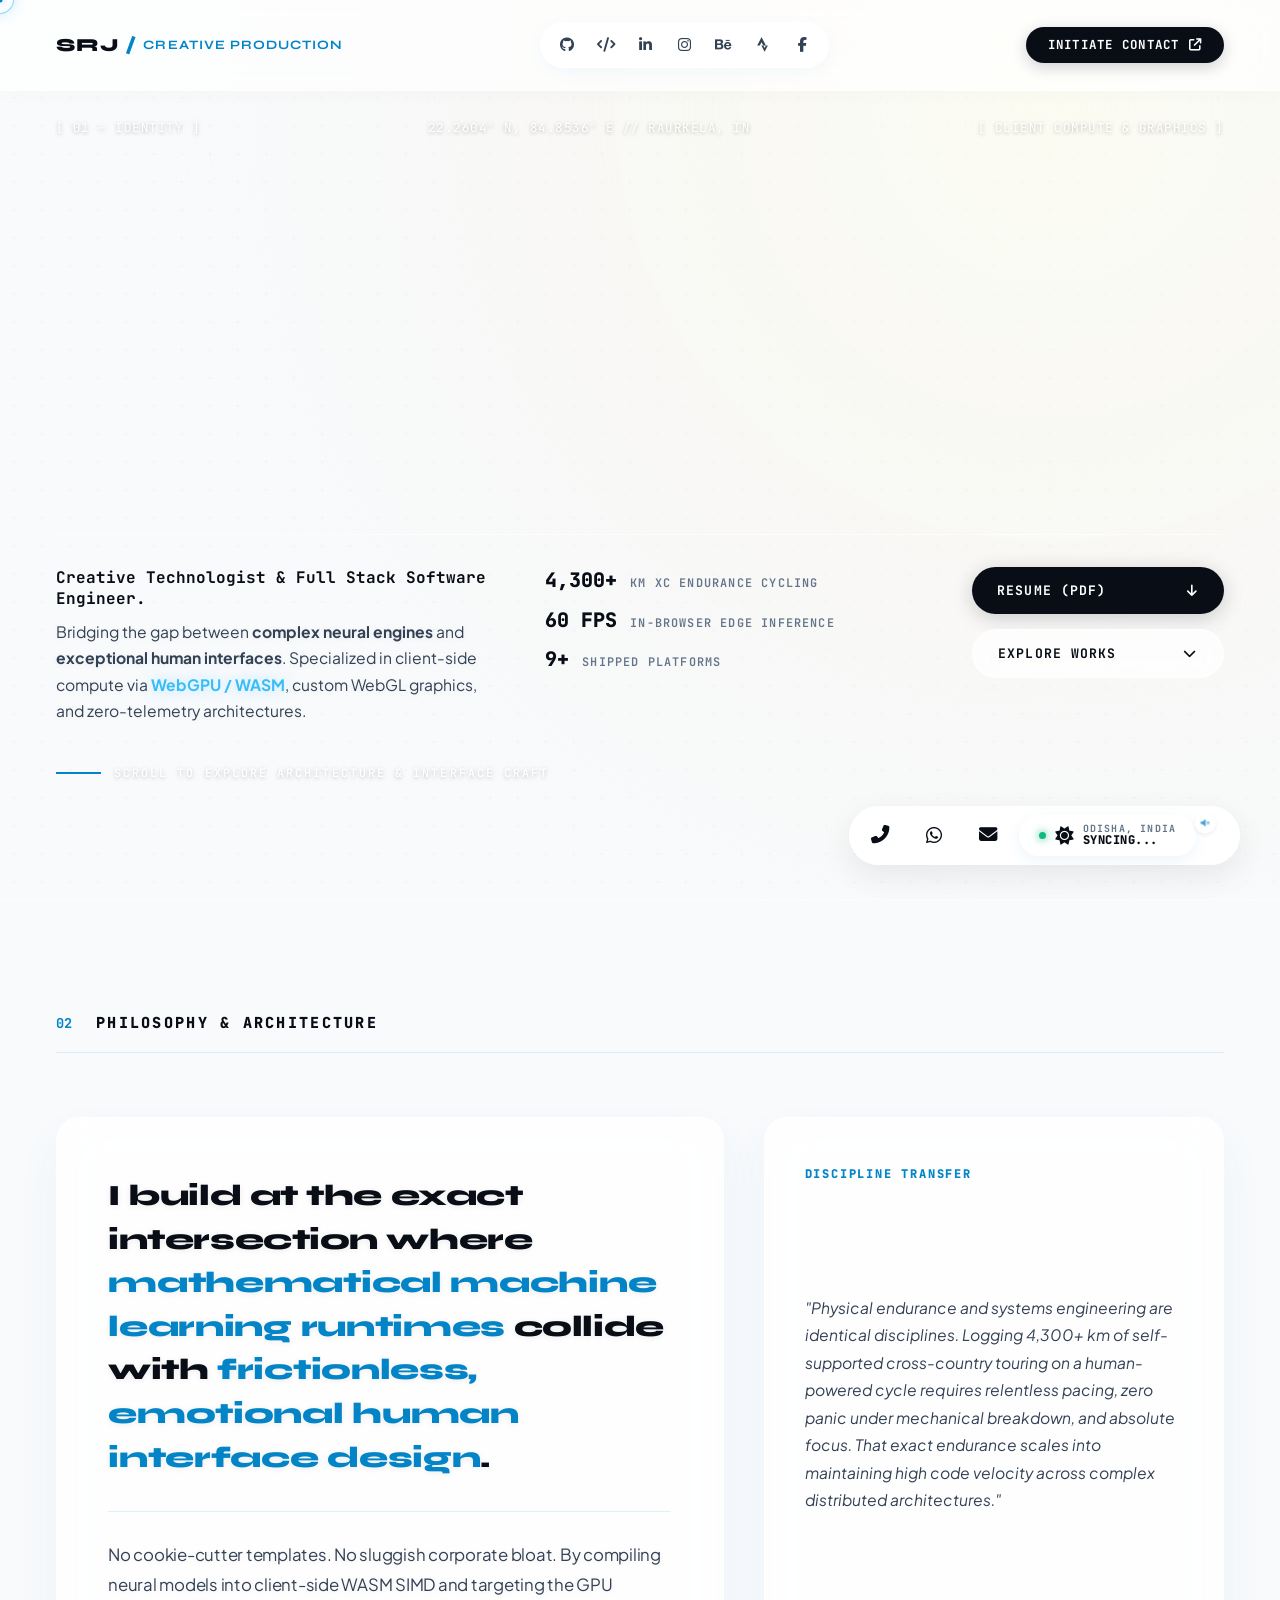
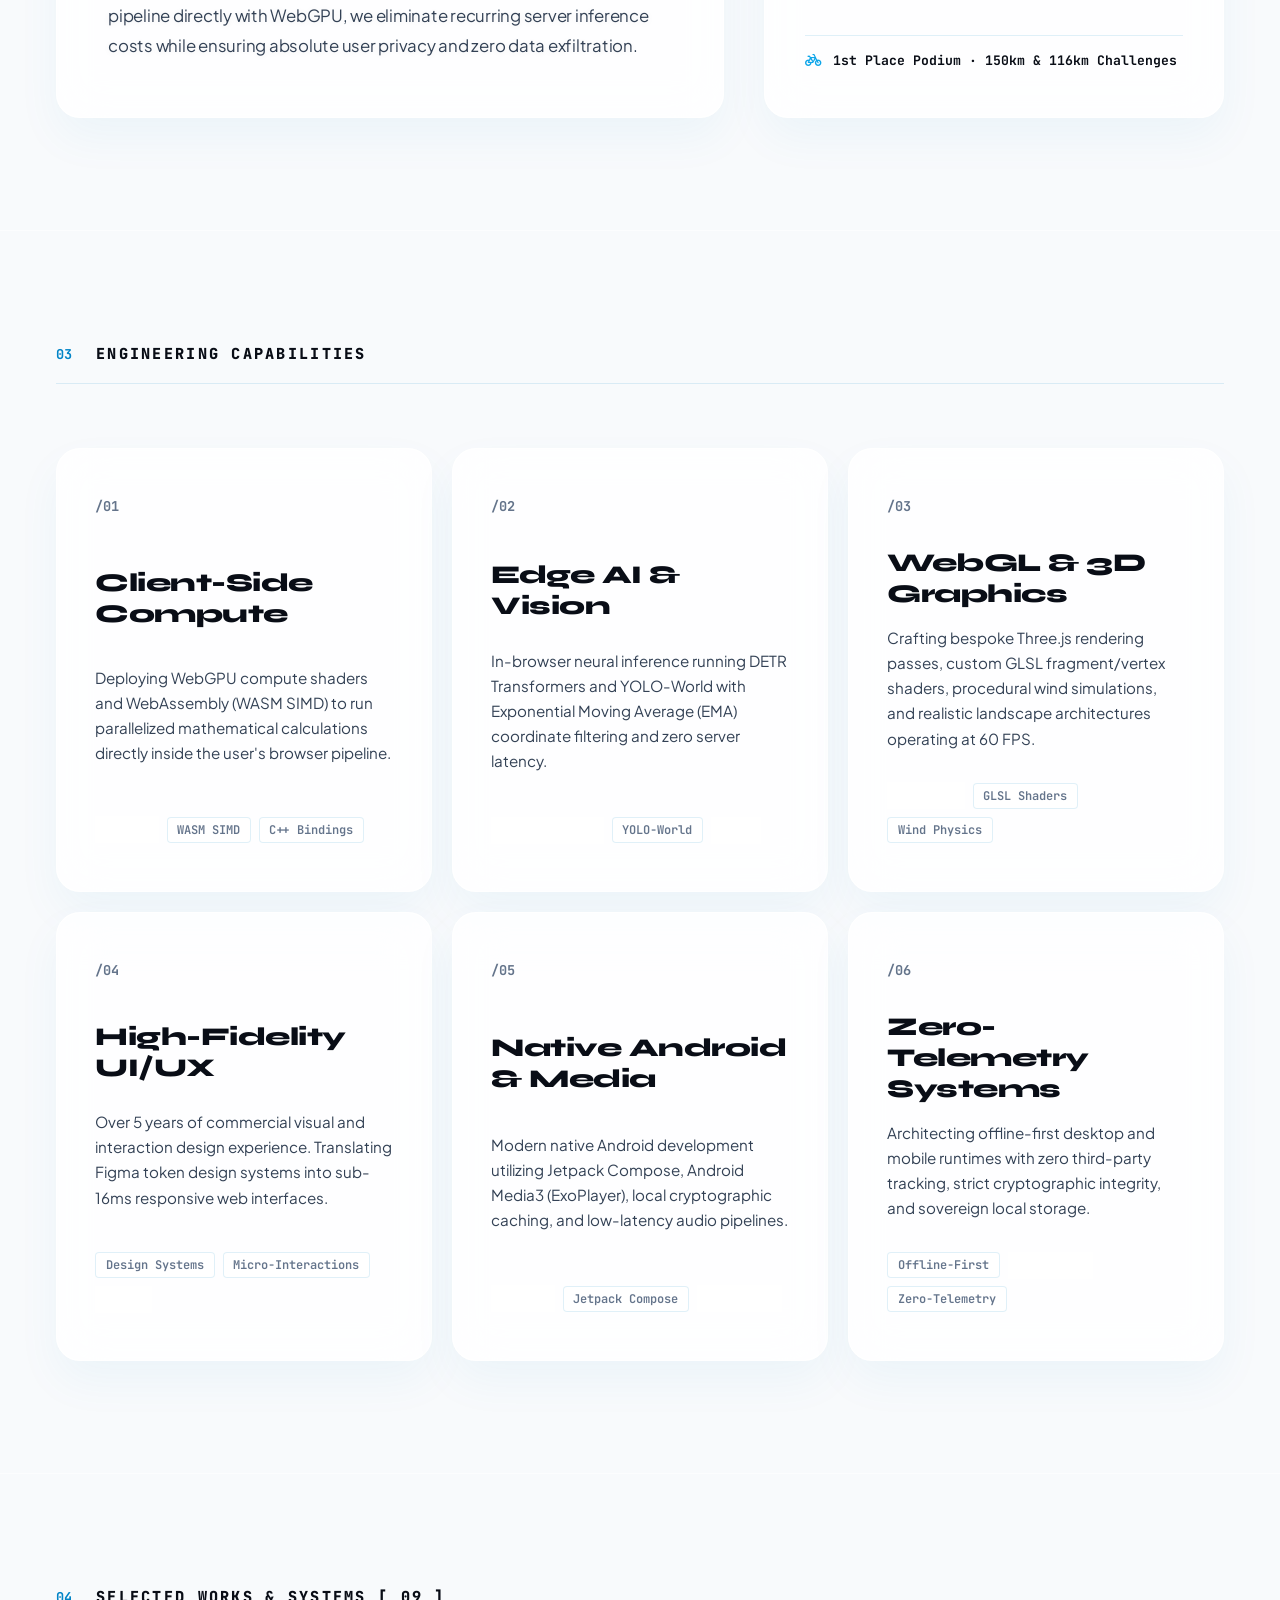
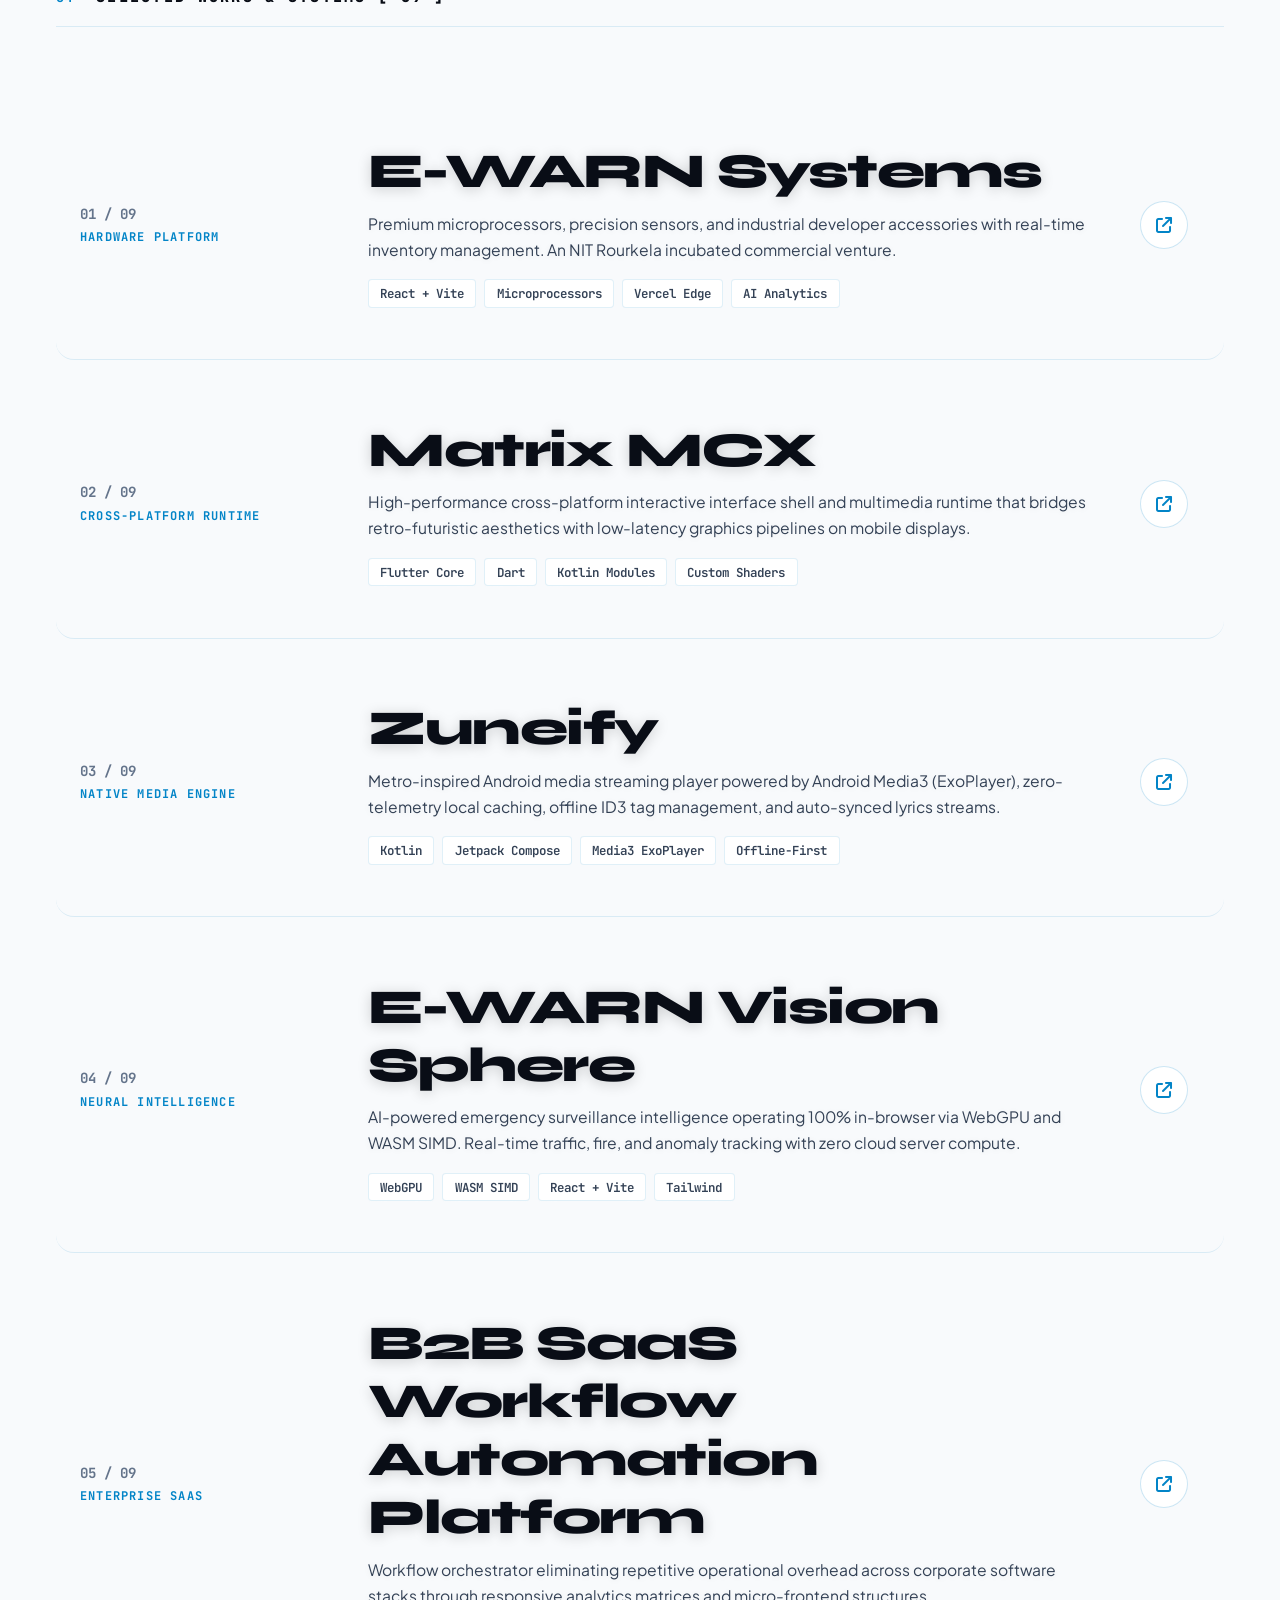
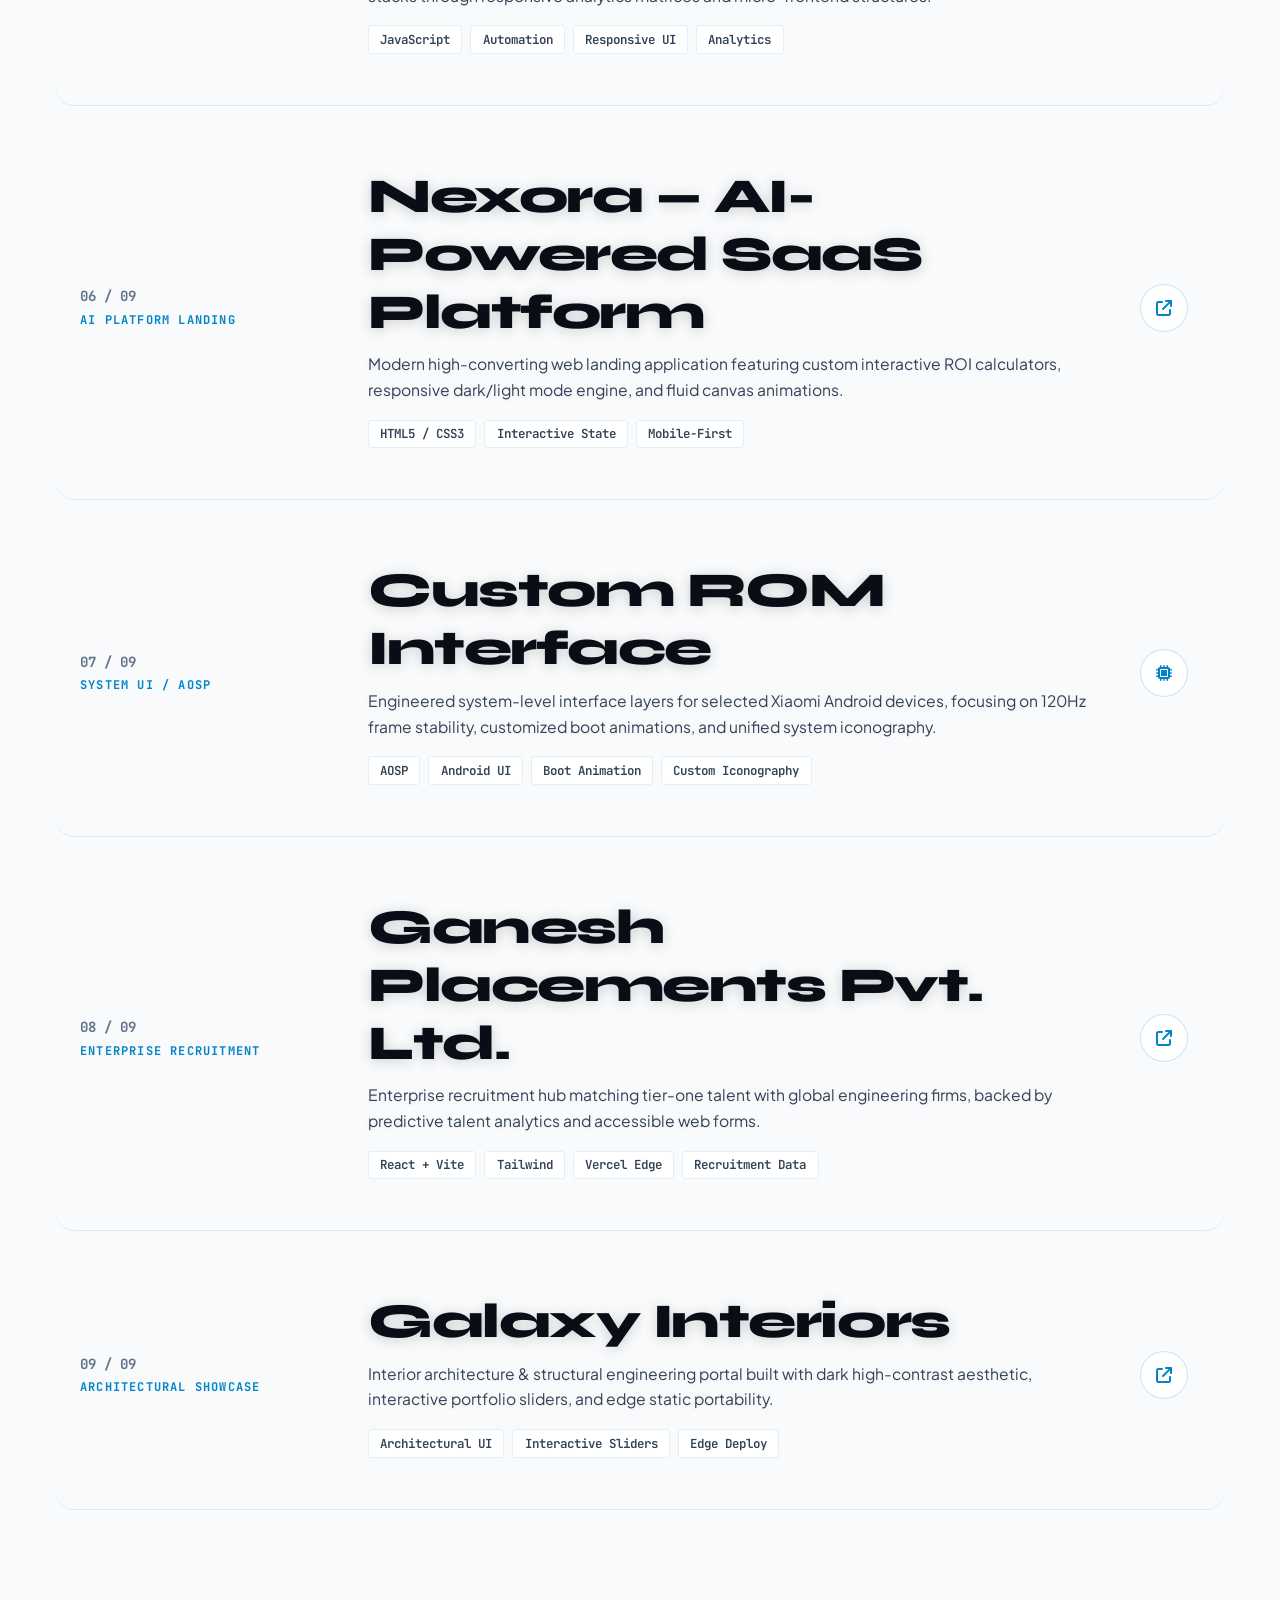
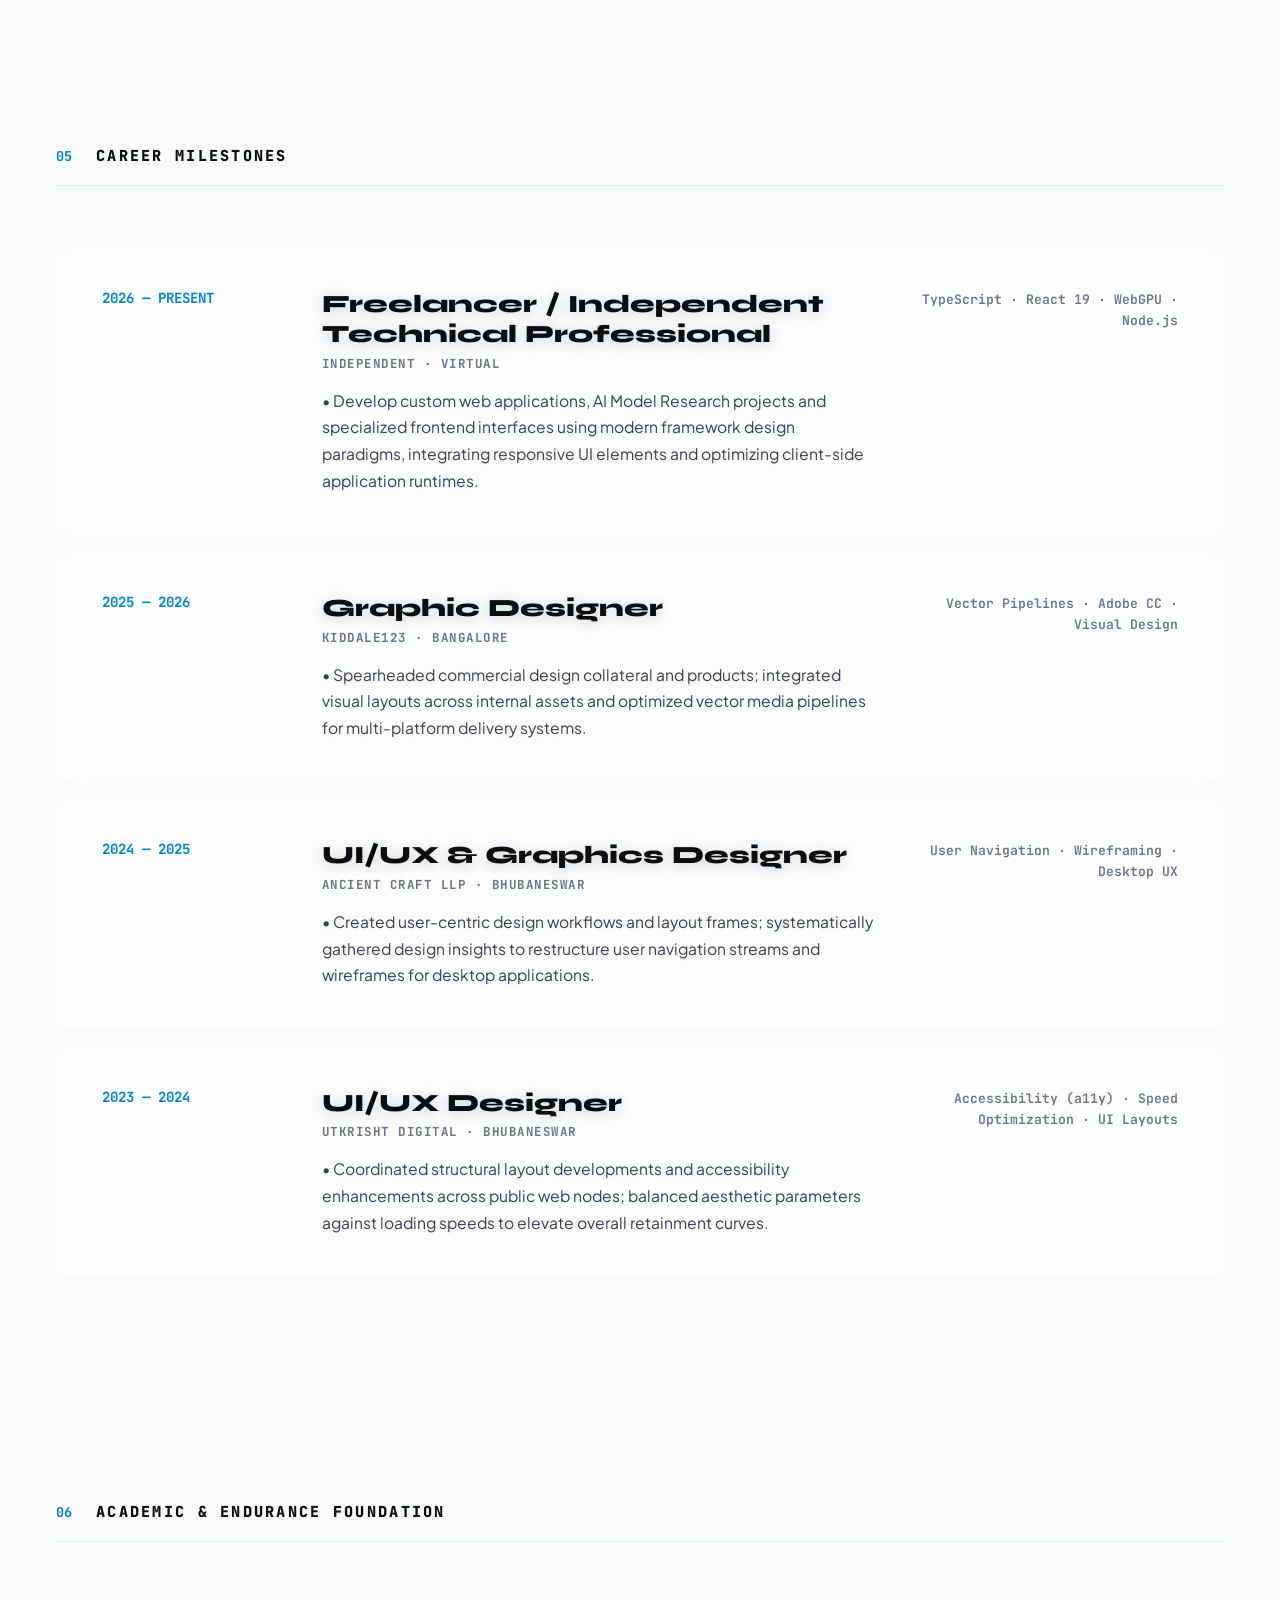
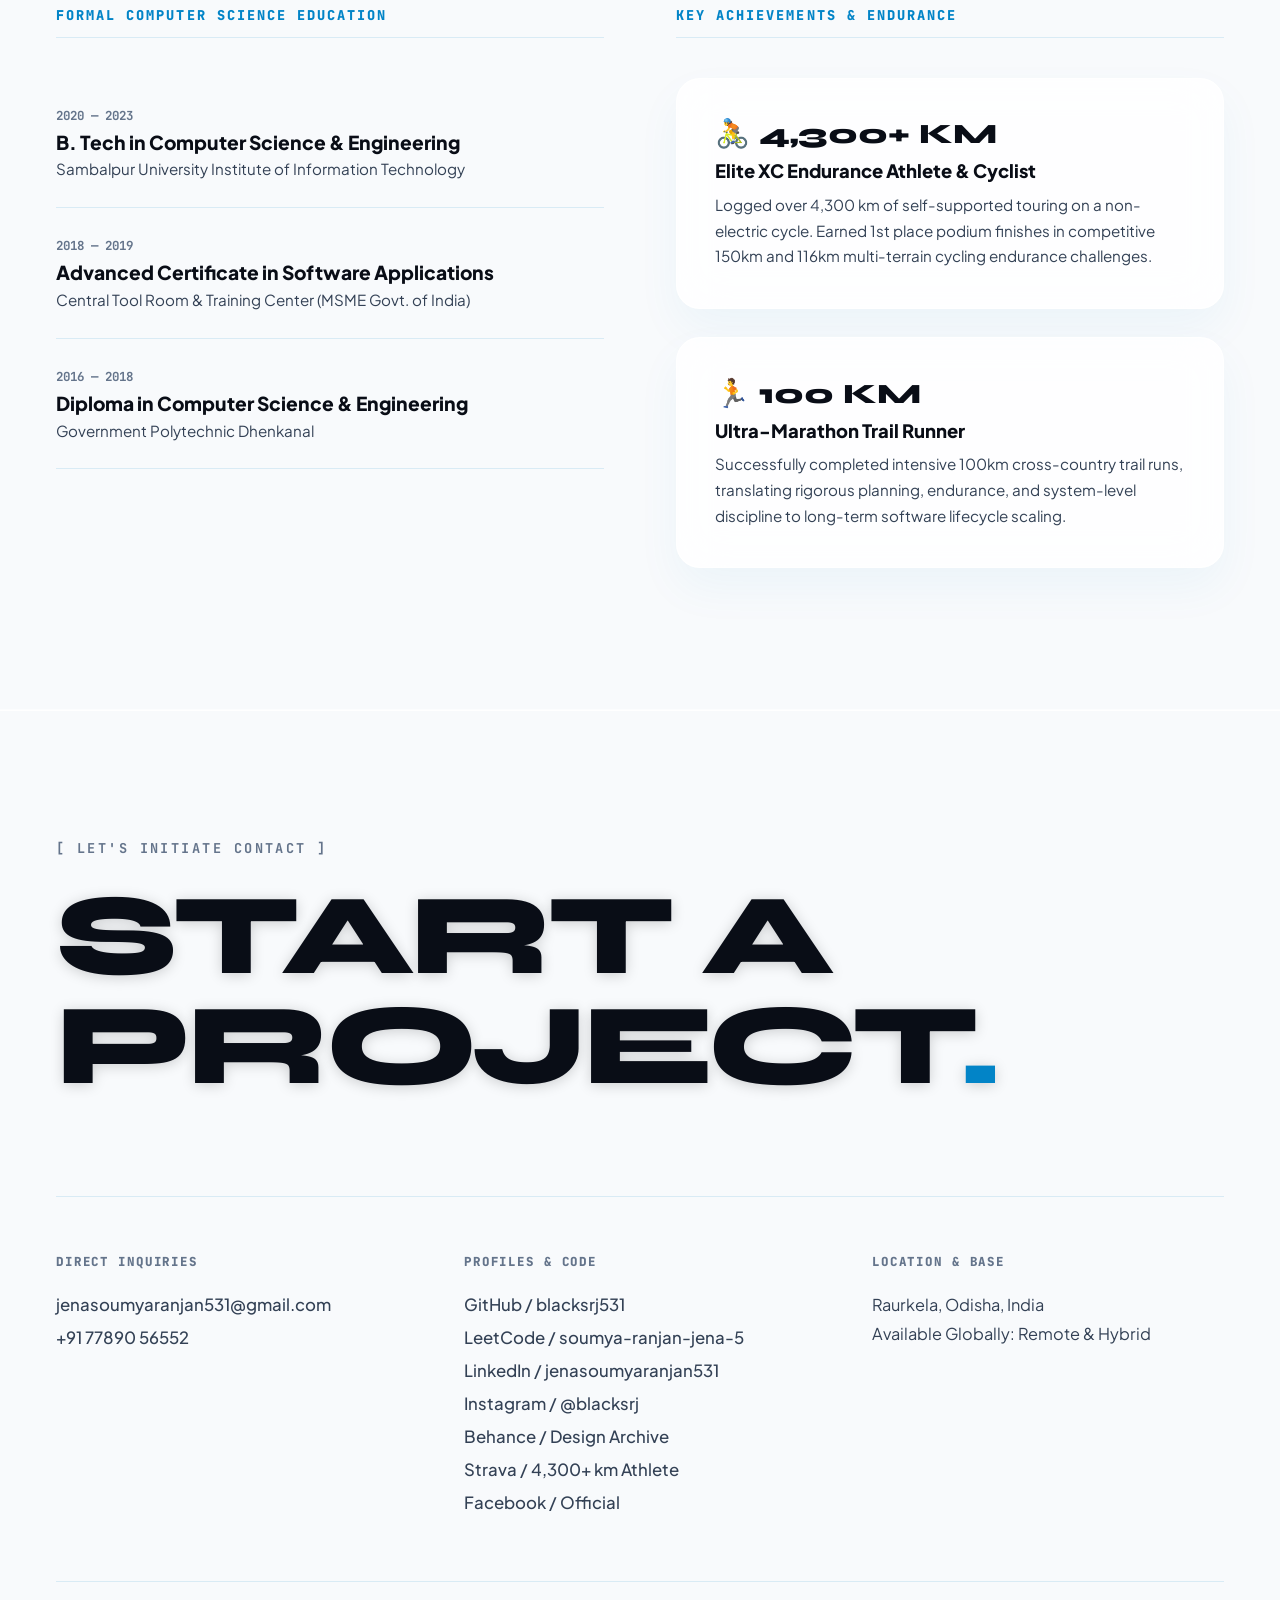
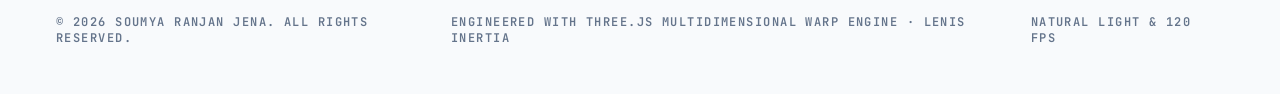
==== commit 1a8acd80: "feat(atmosphere): lock fluid river to 5-phase schedule and add atmospheric glass optics (raindrops, " ====
--- a/index.html
+++ b/index.html
@@ -40,6 +40,12 @@
 
   <!-- ═══════════ SUNLIGHT & CLOUD GOD-RAY OVERLAY ═══════════ -->
   <div class="sunbeam-overlay" aria-hidden="true"></div>
+  <!-- ═══════════ ATMOSPHERIC OPTICS: RAINDROPS & MIST OVERLAYS ═══════════ -->
+  <div class="weather-glass-overlay" id="weatherGlassOverlay" aria-hidden="true">
+    <div class="mist-layer" id="mistLayer"></div>
+    <div class="sunray-layer" id="sunrayLayer"></div>
+    <div class="raindrops-container" id="raindropsContainer"></div>
+  </div>
 
   <!-- ═══════════ LUXURY CURSOR & FLOATING PROJECT PREVIEW CARD ═══════════ -->
   <div class="cursor-dot" id="cursorDot" aria-hidden="true"></div>
--- a/styles.css
+++ b/styles.css
@@ -108,6 +108,118 @@
   background: radial-gradient(circle at 82% 12%, rgba(255, 253, 230, 0.45) 0%, rgba(255, 240, 210, 0.15) 35%, transparent 70%);
   pointer-events: none;
   z-index: 2;
+  transition: background 1.2s ease, opacity 1.2s ease;
+}
+
+/* ==========================================================================
+   ATMOSPHERIC OPTICS ENGINE: GLASS RAINDROPS, SUNBEAMS & FOG
+   ========================================================================== */
+.weather-glass-overlay {
+  position: fixed;
+  top: 0;
+  left: 0;
+  width: 100vw;
+  height: 100vh;
+  pointer-events: none;
+  z-index: 3;
+  overflow: hidden;
+}
+
+/* 1. Volumetric God-Ray Sunrays (Morning & Noon) */
+.sunray-layer {
+  position: absolute;
+  top: -20vh;
+  right: -10vw;
+  width: 90vw;
+  height: 90vh;
+  background: conic-gradient(
+    from 135deg at 80% 20%,
+    transparent 0deg,
+    rgba(255, 250, 220, 0.08) 12deg,
+    transparent 24deg,
+    rgba(255, 245, 200, 0.14) 38deg,
+    transparent 50deg,
+    rgba(255, 240, 180, 0.07) 65deg,
+    transparent 85deg
+  );
+  filter: blur(28px);
+  opacity: 0;
+  transform: rotate(-10deg);
+  transition: opacity 1.5s ease;
+  mix-blend-mode: screen;
+}
+.active-sunrays .sunray-layer {
+  opacity: 1;
+  animation: sunrayShimmer 14s ease-in-out infinite alternate;
+}
+@keyframes sunrayShimmer {
+  0% { transform: rotate(-10deg) scale(0.98); opacity: 0.75; }
+  100% { transform: rotate(-6deg) scale(1.04); opacity: 1; }
+}
+
+/* 2. Atmospheric Drifting Dawn Mist */
+.mist-layer {
+  position: absolute;
+  bottom: 0;
+  left: -20vw;
+  width: 140vw;
+  height: 45vh;
+  background: radial-gradient(ellipse at 50% 100%, rgba(224, 242, 254, 0.42) 0%, rgba(186, 230, 253, 0.18) 55%, transparent 80%);
+  filter: blur(45px);
+  opacity: 0;
+  transition: opacity 1.8s ease;
+  pointer-events: none;
+}
+.active-mist .mist-layer {
+  opacity: 1;
+  animation: mistDrift 22s ease-in-out infinite alternate;
+}
+@keyframes mistDrift {
+  0% { transform: translateX(0) scaleY(1); }
+  100% { transform: translateX(6vw) scaleY(1.15); }
+}
+
+/* 3. Ultra-Realistic Glass Raindrops Container (5-7 drops on glass) */
+.raindrops-container {
+  position: absolute;
+  top: 0;
+  left: 0;
+  width: 100%;
+  height: 100%;
+  opacity: 0;
+  transition: opacity 1s ease;
+}
+.active-rain .raindrops-container {
+  opacity: 1;
+}
+
+/* Individual Realistic Glass Droplet with Refraction Specular Highlight */
+.glass-raindrop {
+  position: absolute;
+  width: 6px;
+  height: 14px;
+  background: radial-gradient(circle at 35% 25%, rgba(255, 255, 255, 0.95) 0%, rgba(220, 240, 255, 0.6) 40%, rgba(140, 180, 220, 0.25) 85%);
+  border-radius: 50% 50% 60% 60% / 60% 60% 40% 40%;
+  box-shadow: 
+    0 2px 4px rgba(15, 23, 42, 0.22),
+    inset 0 1px 2px rgba(255, 255, 255, 0.8),
+    inset 0 -1px 2px rgba(30, 60, 90, 0.35);
+  filter: drop-shadow(0 2px 5px rgba(0, 0, 0, 0.15));
+  will-change: transform, opacity;
+  transform: translate3d(0, 0, 0);
+}
+
+/* Fine Condensation Trace Trickle Tail */
+.glass-raindrop-tail {
+  position: absolute;
+  top: -24px;
+  left: 50%;
+  transform: translateX(-50%);
+  width: 1.5px;
+  height: 24px;
+  background: linear-gradient(180deg, transparent 0%, rgba(255, 255, 255, 0.35) 60%, rgba(255, 255, 255, 0.7) 100%);
+  border-radius: 999px;
+  opacity: 0.75;
 }
 
 /* ═══════════ LUXURY CURSOR (DESKTOP ONLY) ═══════════ */
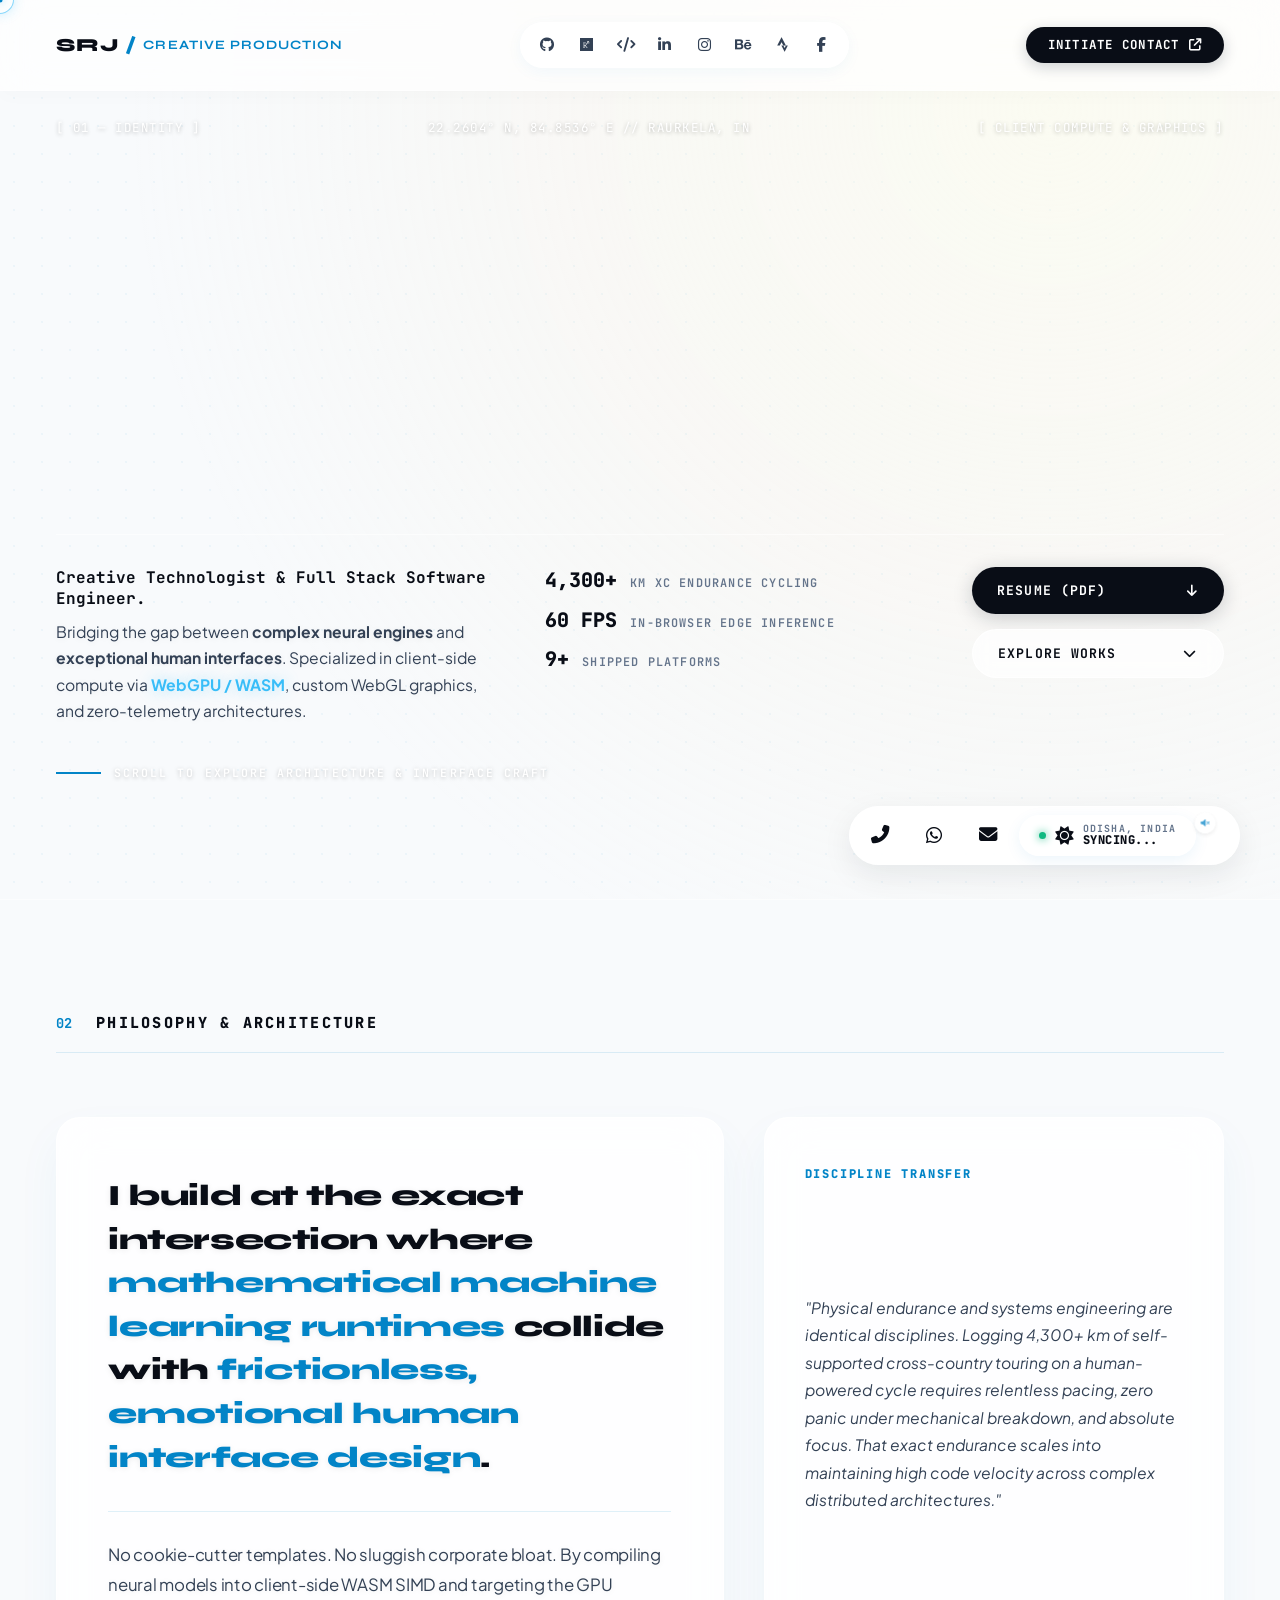
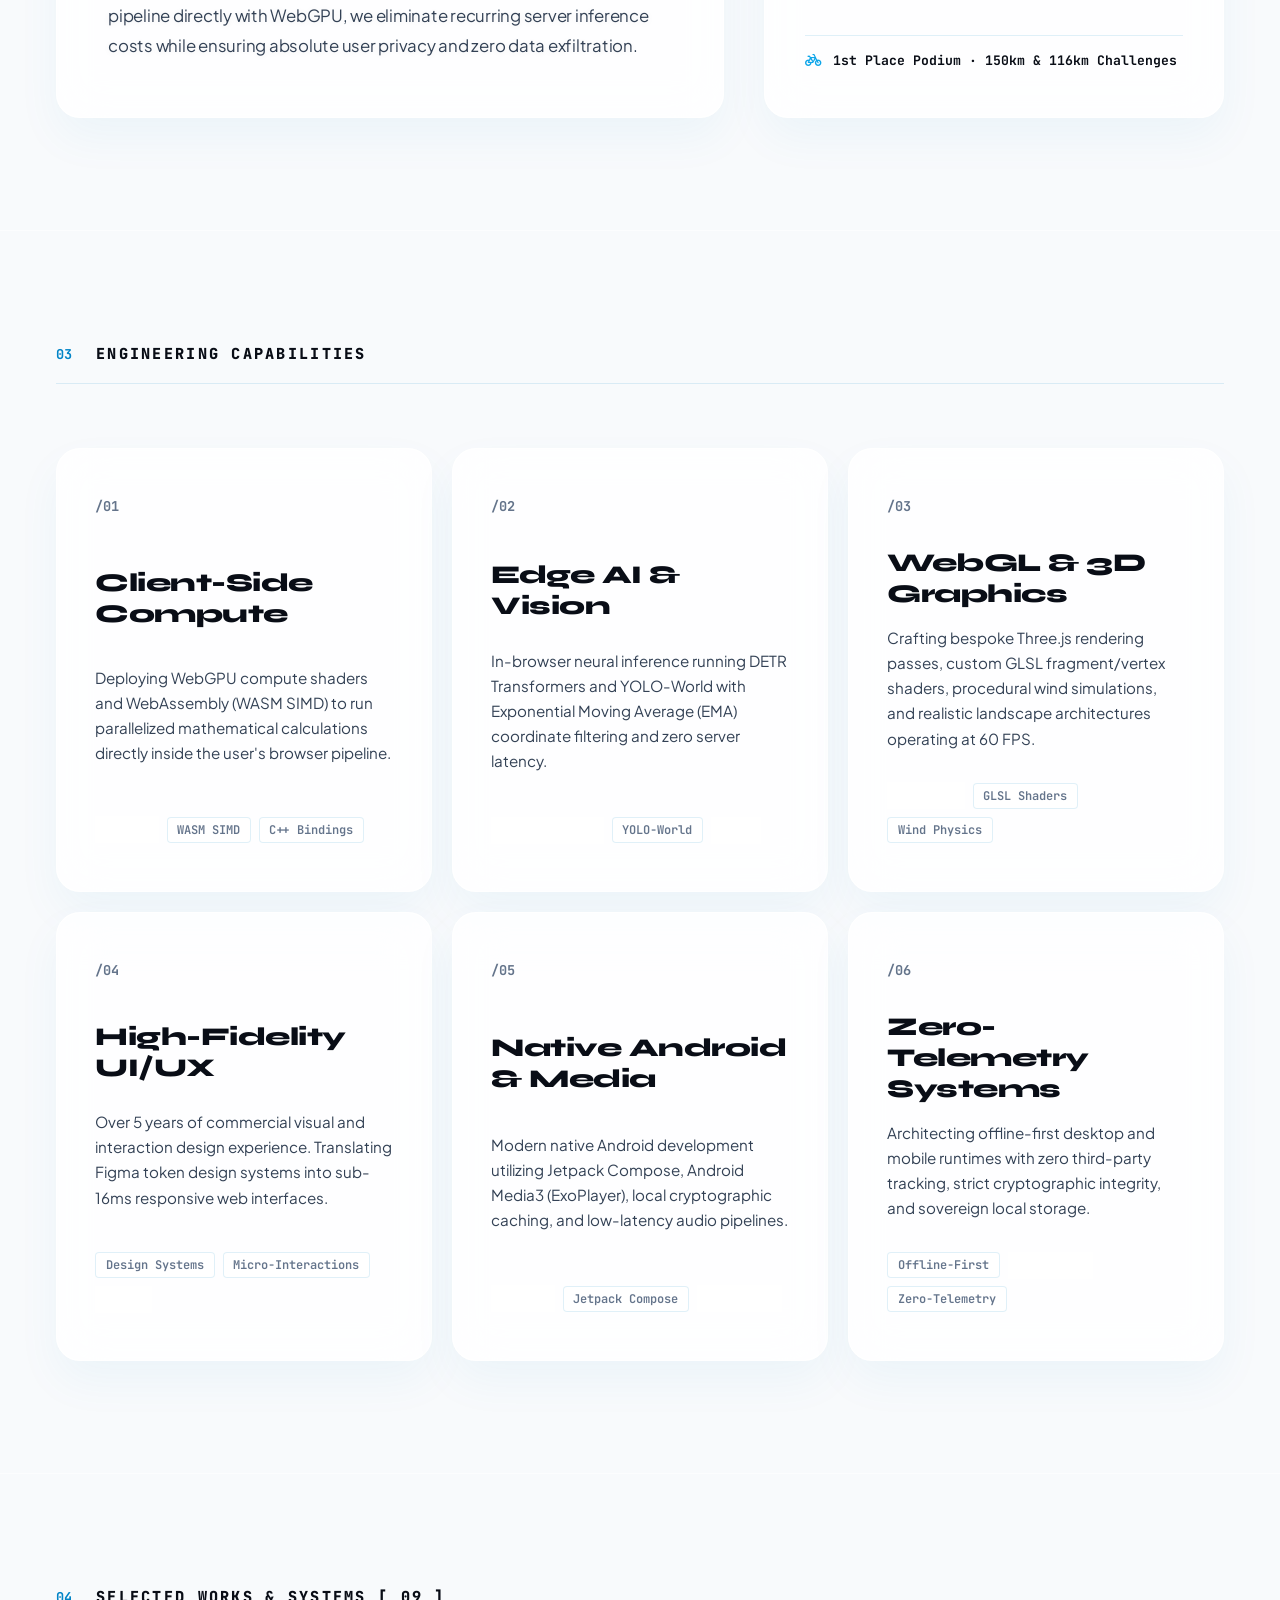
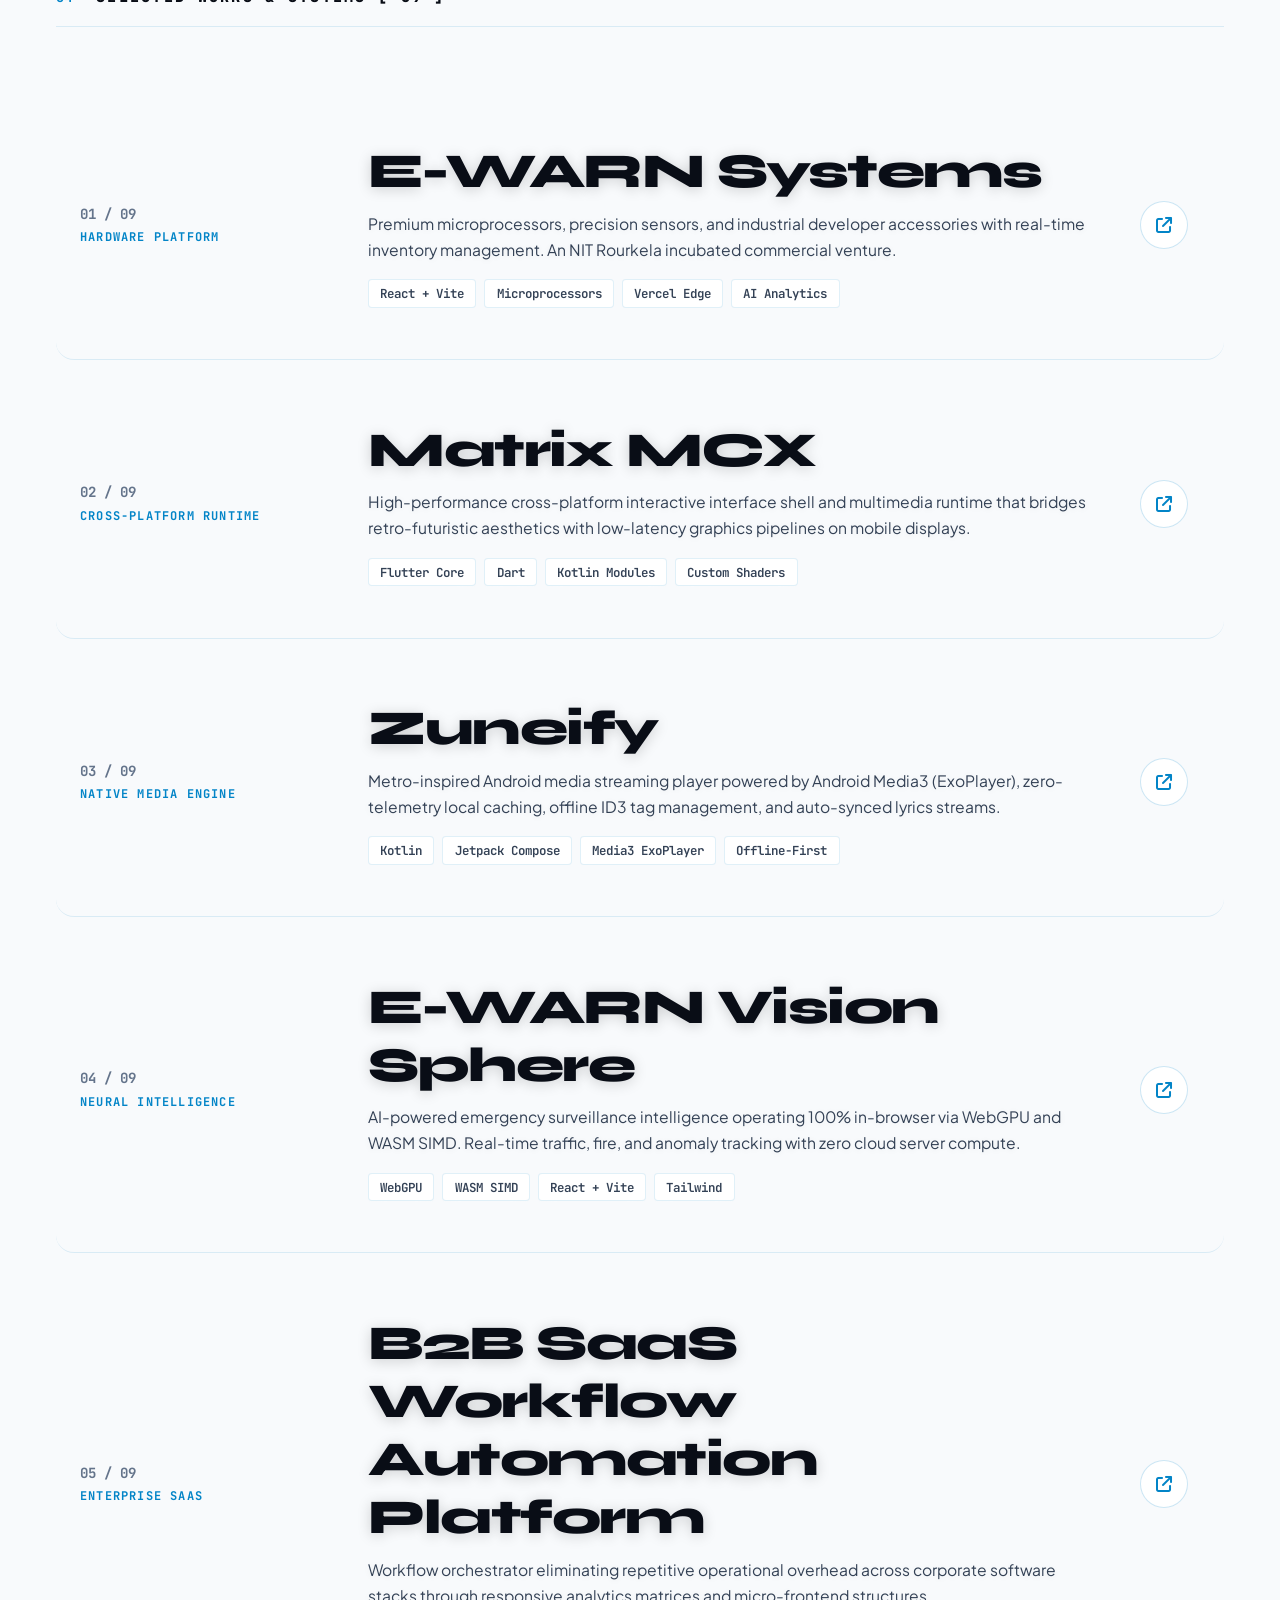
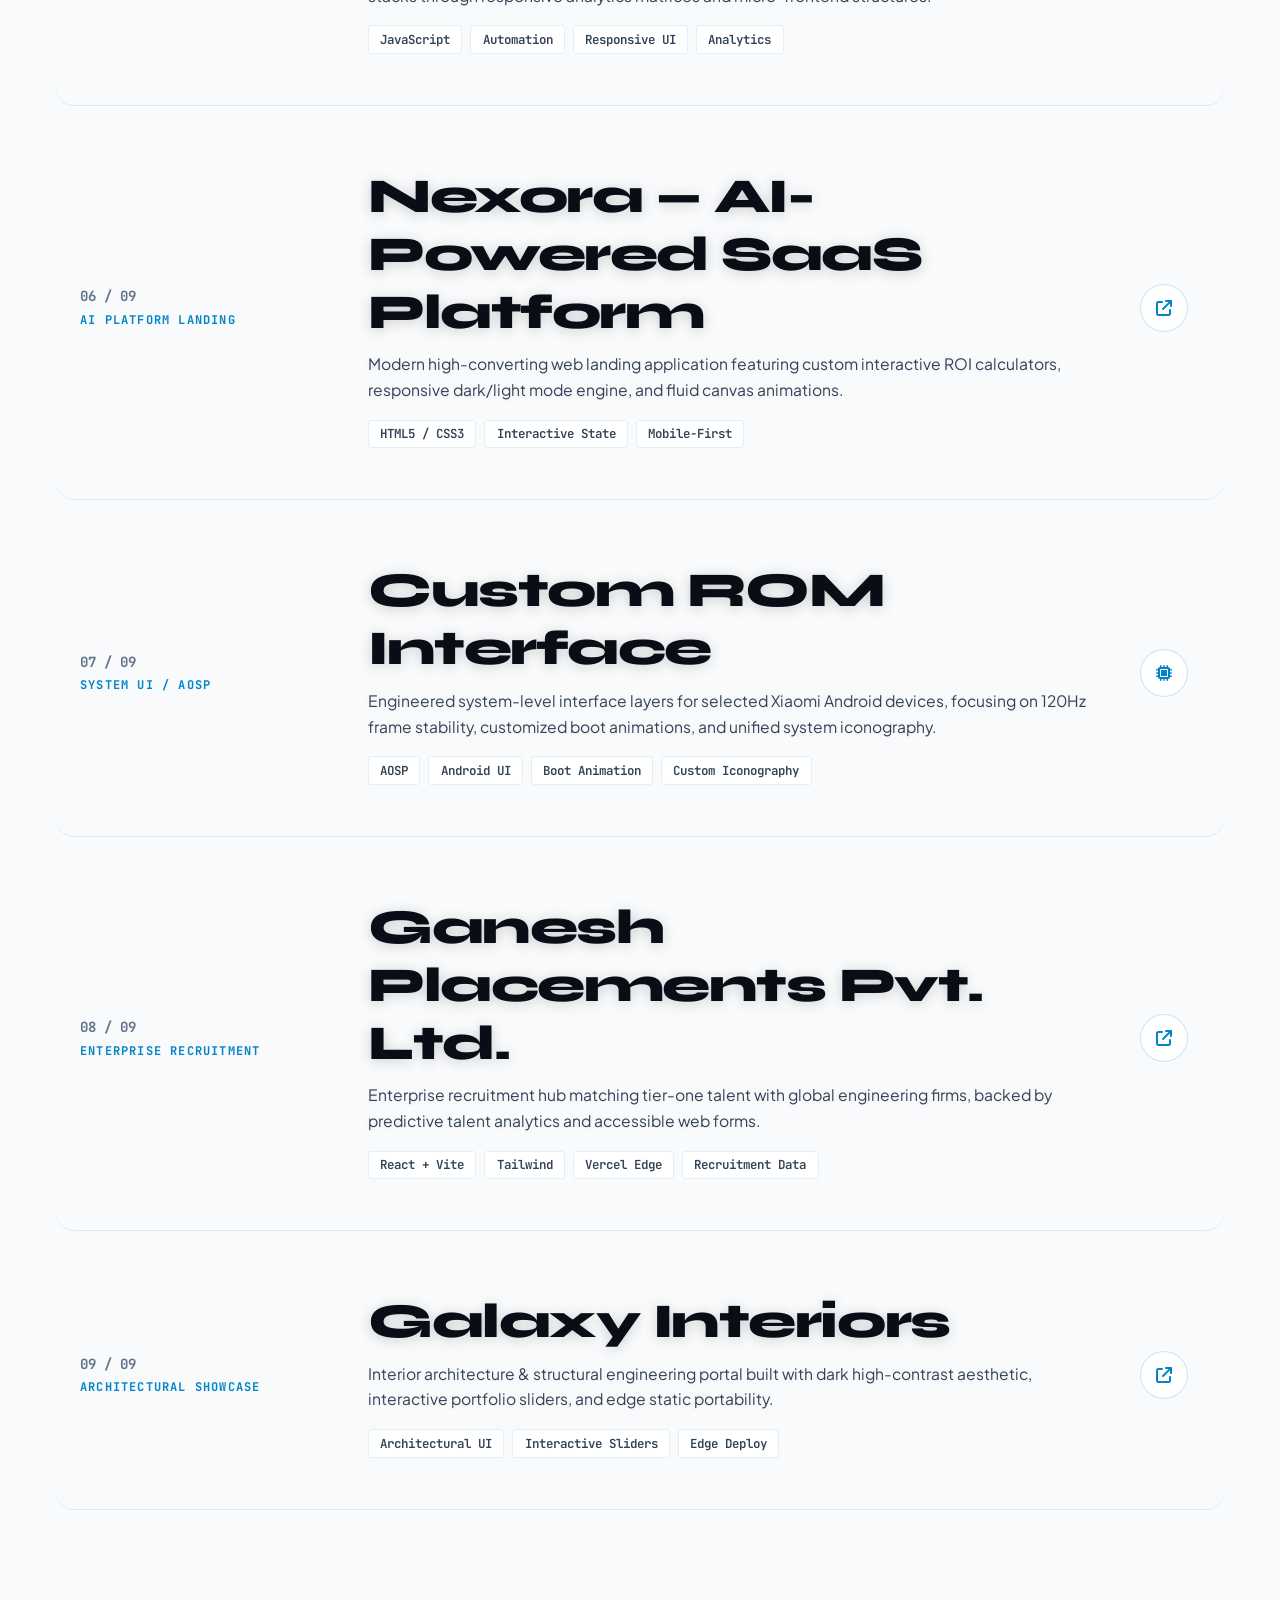
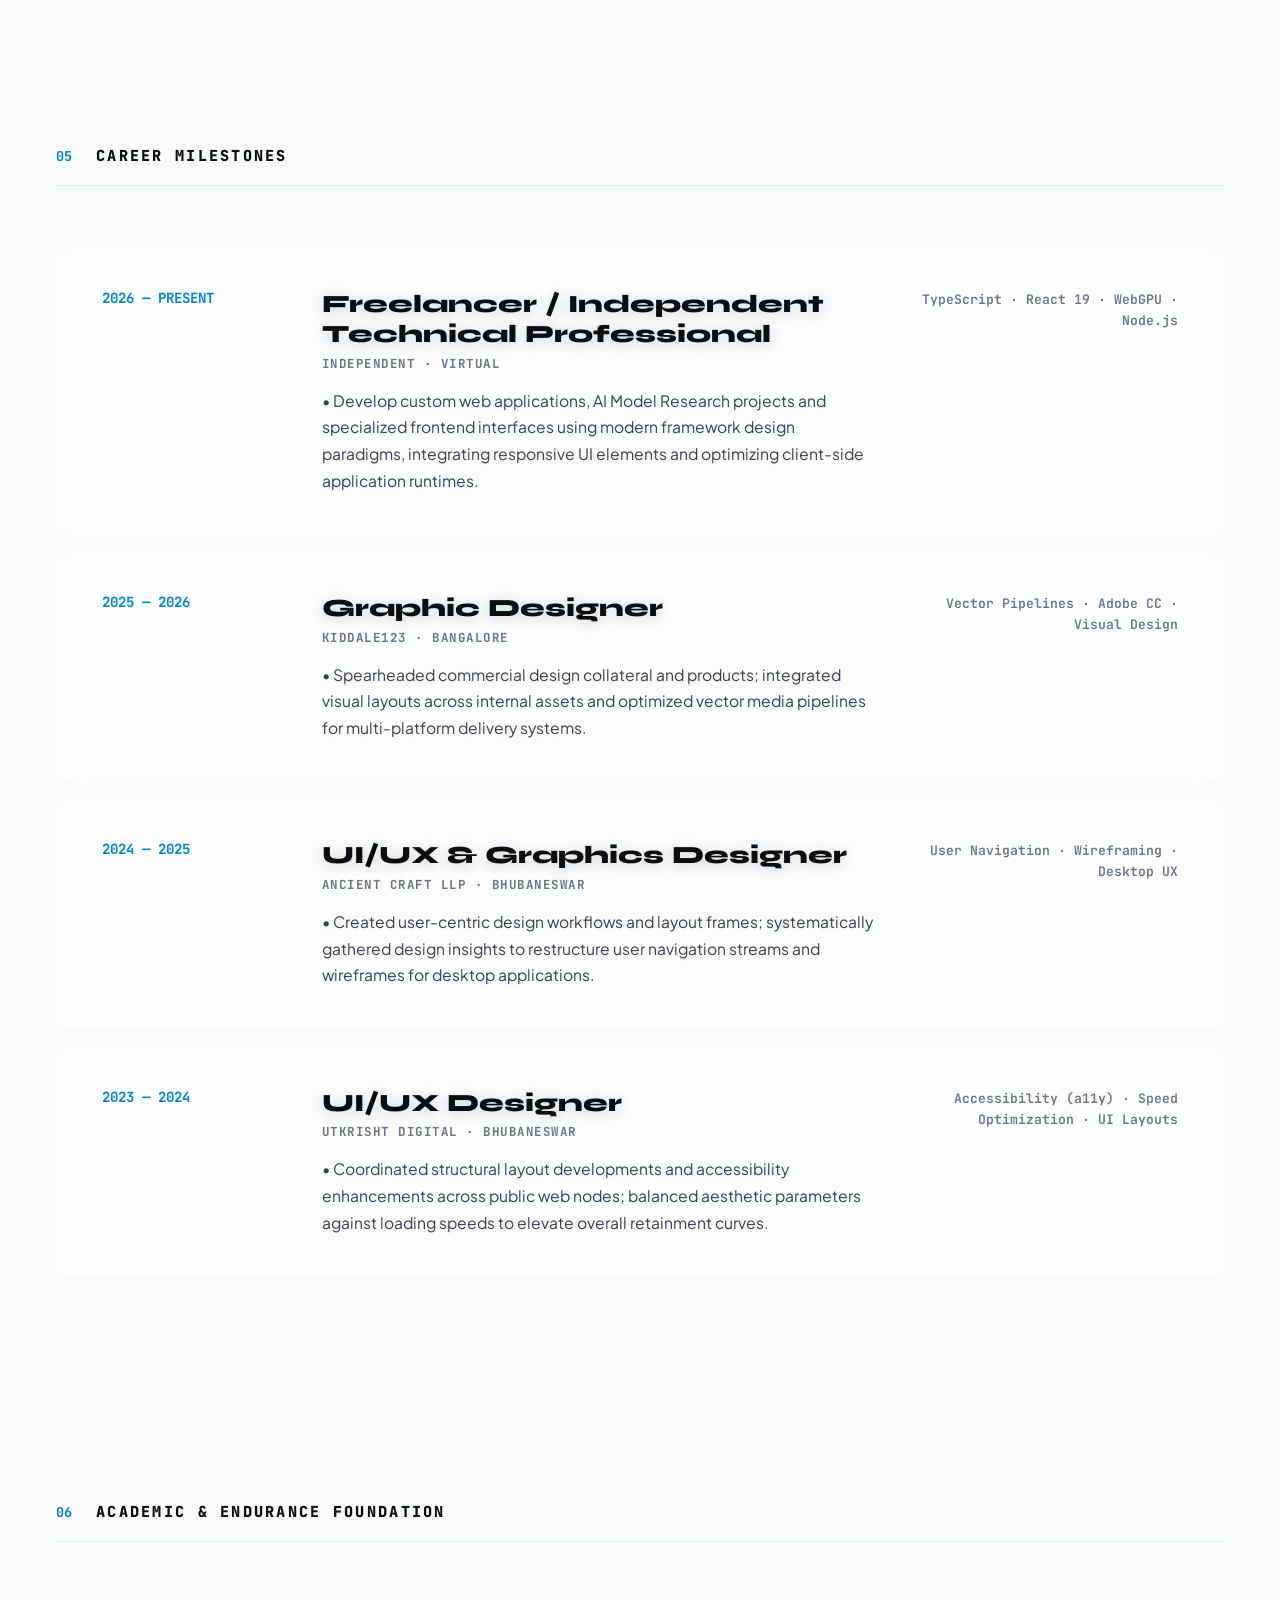
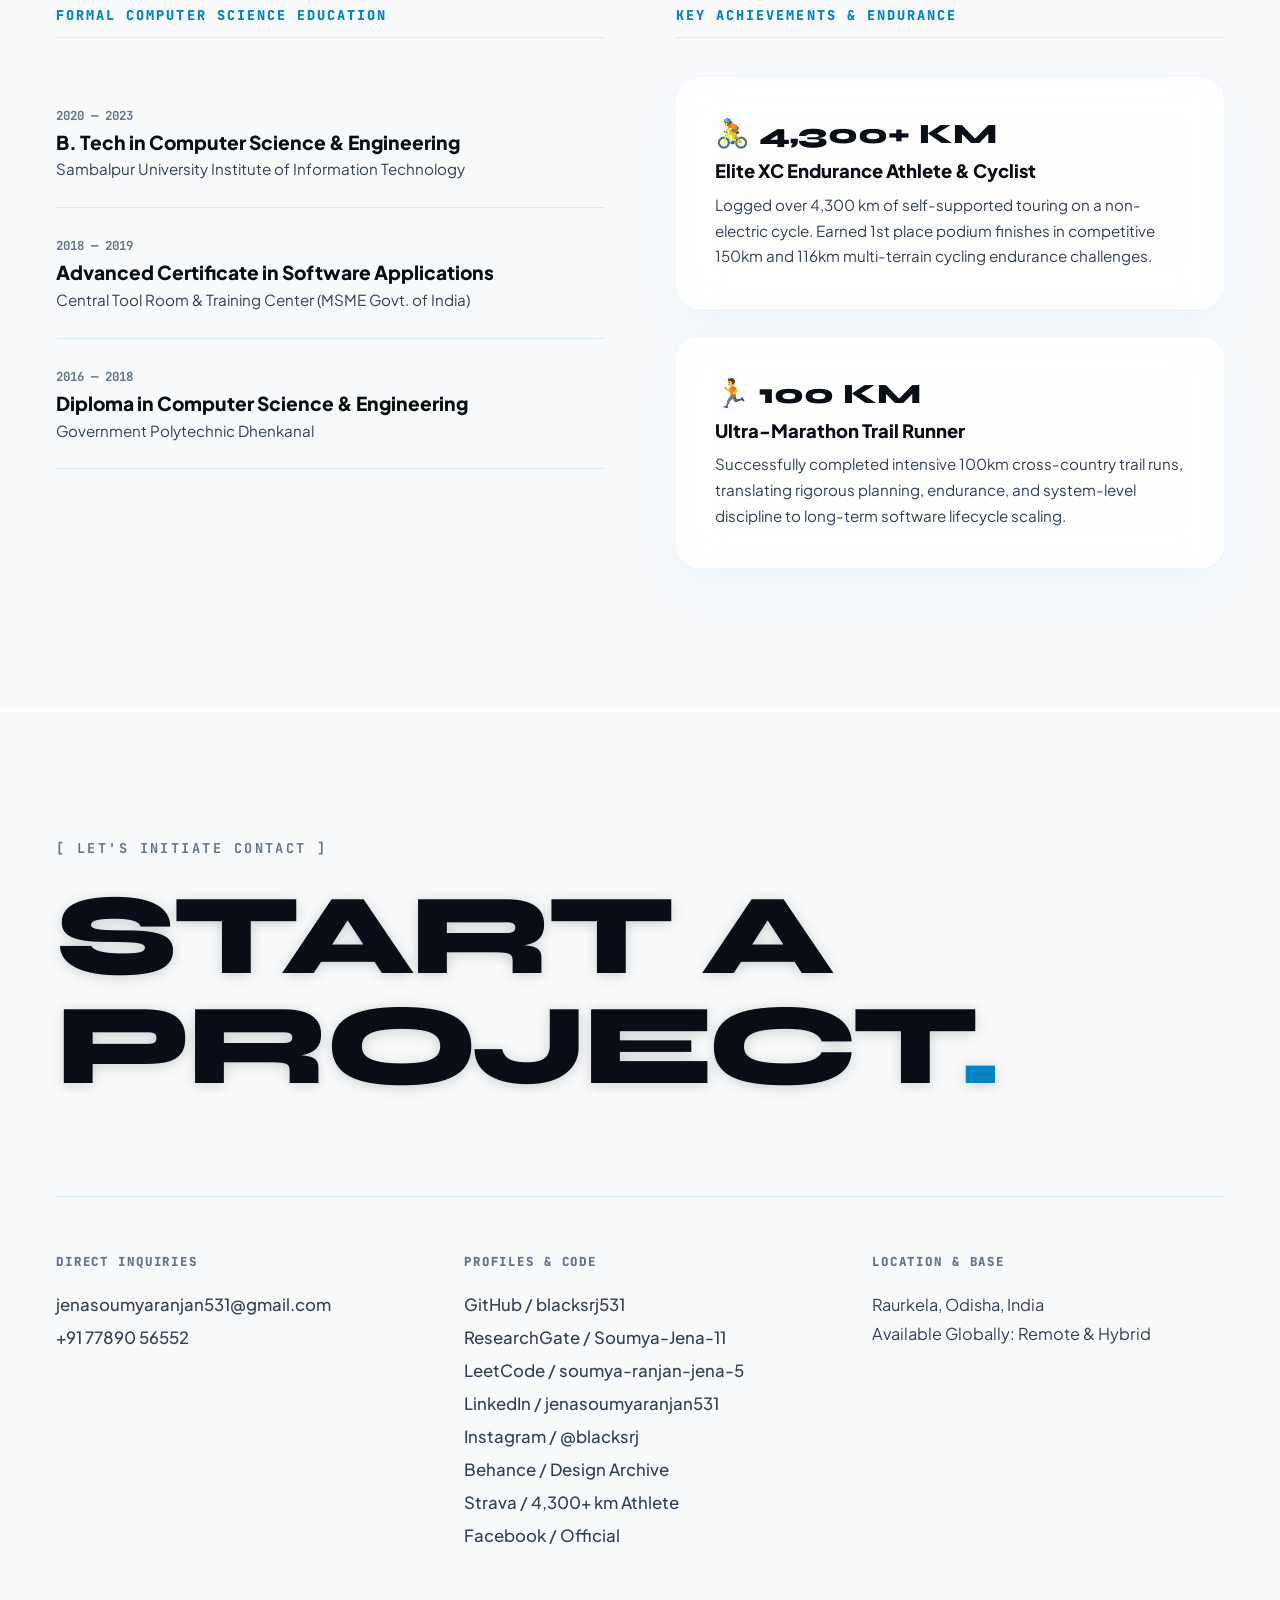
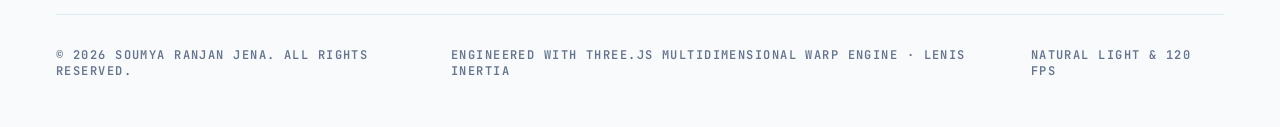
==== commit 0d021f73: "feat: add ResearchGate profile next to GitHub and fix desktop synthesizer sound toggle clickability" ====
--- a/index.html
+++ b/index.html
@@ -72,6 +72,9 @@
       <a href="https://github.com/blacksrj531/" target="_blank" rel="noopener noreferrer" class="social-icon-link magnetic-btn" aria-label="GitHub" title="GitHub">
         <i class="fab fa-github"></i>
       </a>
+      <a href="https://www.researchgate.net/profile/Soumya-Jena-11" target="_blank" rel="noopener noreferrer" class="social-icon-link magnetic-btn" aria-label="ResearchGate" title="ResearchGate">
+        <i class="fab fa-researchgate"></i>
+      </a>
       <a href="https://leetcode.com/u/soumya-ranjan-jena-5/" target="_blank" rel="noopener noreferrer" class="social-icon-link magnetic-btn" aria-label="LeetCode" title="LeetCode">
         <i class="fas fa-code"></i>
       </a>
@@ -532,6 +535,7 @@
         <div class="footer-col">
           <span class="col-label">PROFILES &amp; CODE</span>
           <a href="https://github.com/blacksrj531/" target="_blank" rel="noopener noreferrer" class="footer-link">GitHub / blacksrj531</a>
+          <a href="https://www.researchgate.net/profile/Soumya-Jena-11" target="_blank" rel="noopener noreferrer" class="footer-link">ResearchGate / Soumya-Jena-11</a>
           <a href="https://leetcode.com/u/soumya-ranjan-jena-5/" target="_blank" rel="noopener noreferrer" class="footer-link">LeetCode / soumya-ranjan-jena-5</a>
           <a href="https://www.linkedin.com/in/jenasoumyaranjan531/" target="_blank" rel="noopener noreferrer" class="footer-link">LinkedIn / jenasoumyaranjan531</a>
           <a href="https://www.instagram.com/blacksrj/" target="_blank" rel="noopener noreferrer" class="footer-link">Instagram / @blacksrj</a>
@@ -612,6 +616,10 @@
         <i class="fab fa-github"></i>
         <span class="dock-tooltip">GitHub</span>
       </a>
+      <a href="https://www.researchgate.net/profile/Soumya-Jena-11" target="_blank" rel="noopener noreferrer" class="dock-btn dock-mobile-profile dock-researchgate magnetic-btn" aria-label="ResearchGate">
+        <i class="fab fa-researchgate"></i>
+        <span class="dock-tooltip">ResearchGate</span>
+      </a>
       <a href="https://leetcode.com/u/soumya-ranjan-jena-5/" target="_blank" rel="noopener noreferrer" class="dock-btn dock-mobile-profile dock-leetcode magnetic-btn" aria-label="LeetCode">
         <i class="fas fa-code"></i>
         <span class="dock-tooltip">LeetCode</span>
--- a/styles.css
+++ b/styles.css
@@ -2701,6 +2701,7 @@
 
   /* Developer & Creative Profiles */
   .dock-items-wrapper .dock-github i { color: #0f172a !important; font-size: 1.45rem !important; }
+  .dock-items-wrapper .dock-researchgate i { color: #00ccbb !important; font-size: 1.35rem !important; }
   .dock-items-wrapper .dock-leetcode i { color: #f59e0b !important; font-size: 1.3rem !important; }
   .dock-items-wrapper .dock-linkedin i { color: #0a66c2 !important; font-size: 1.4rem !important; }
   .dock-items-wrapper .dock-instagram i { color: #e1306c !important; font-size: 1.4rem !important; }
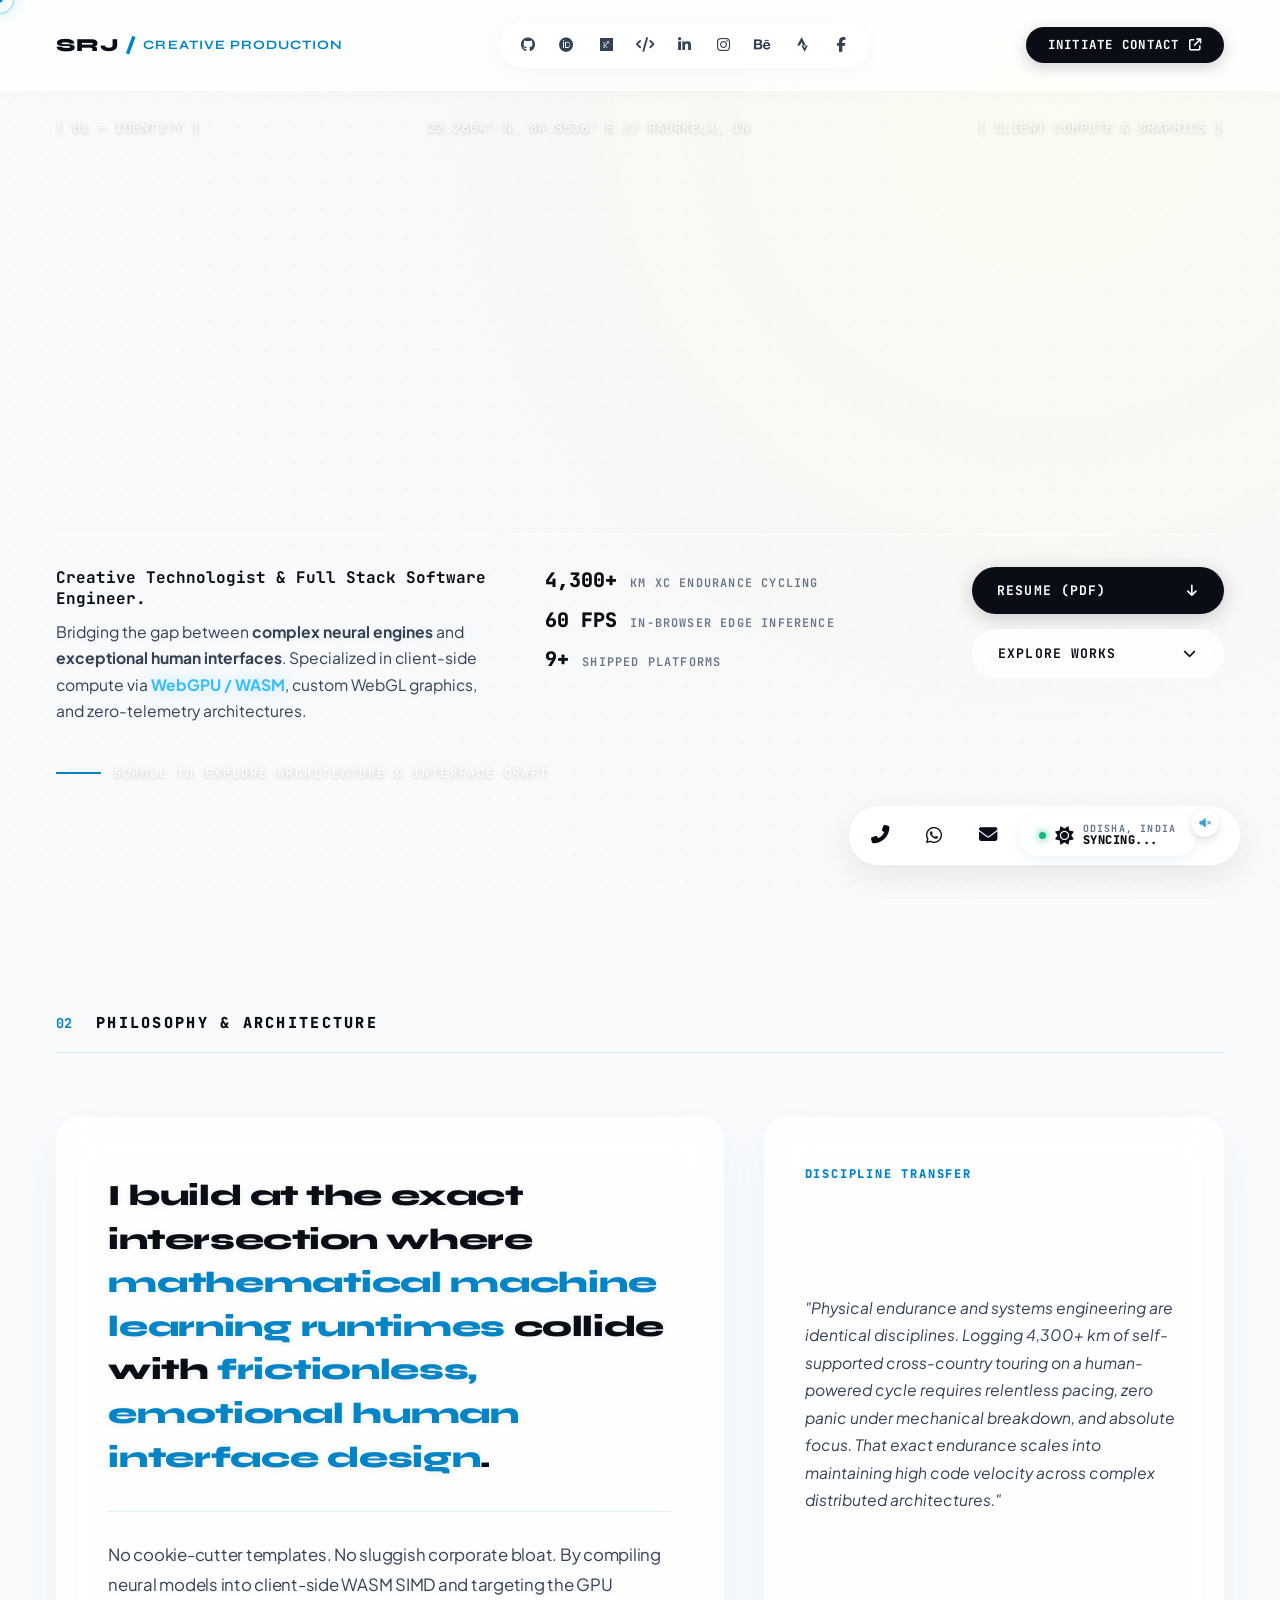
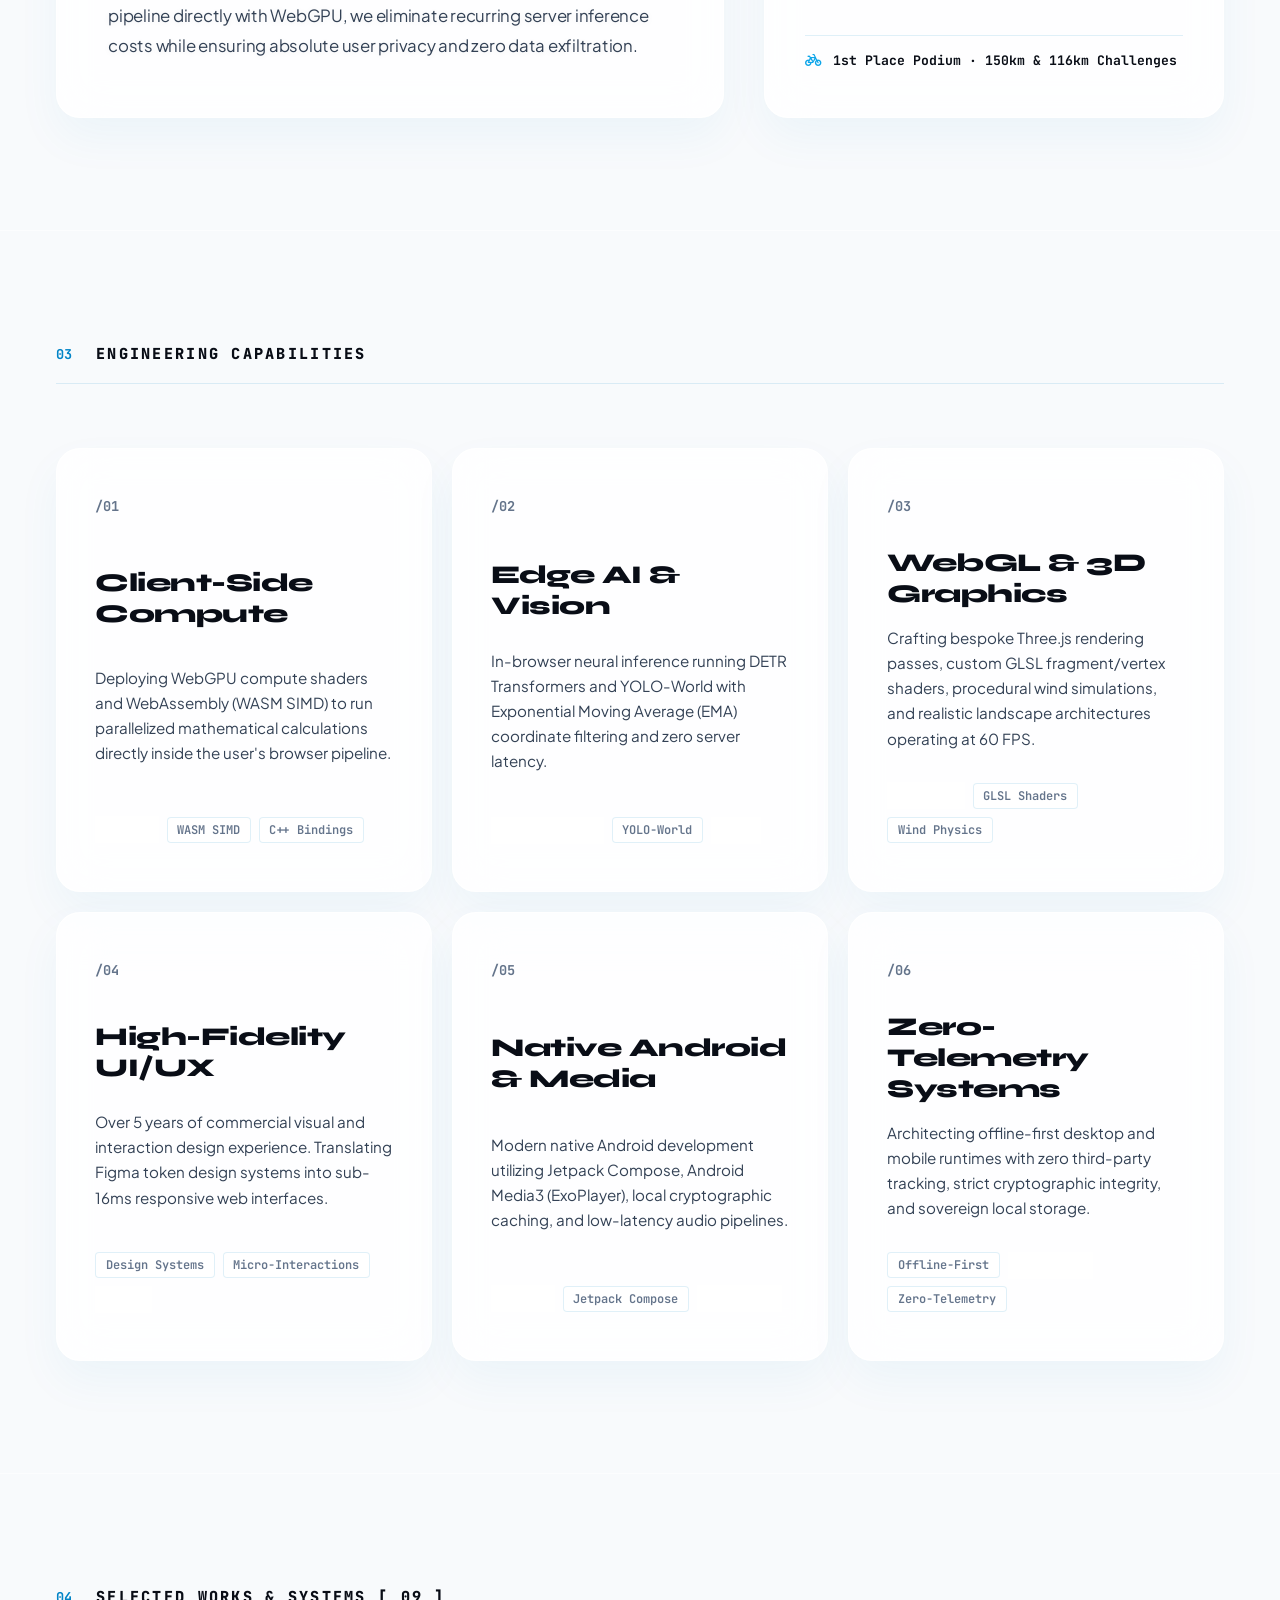
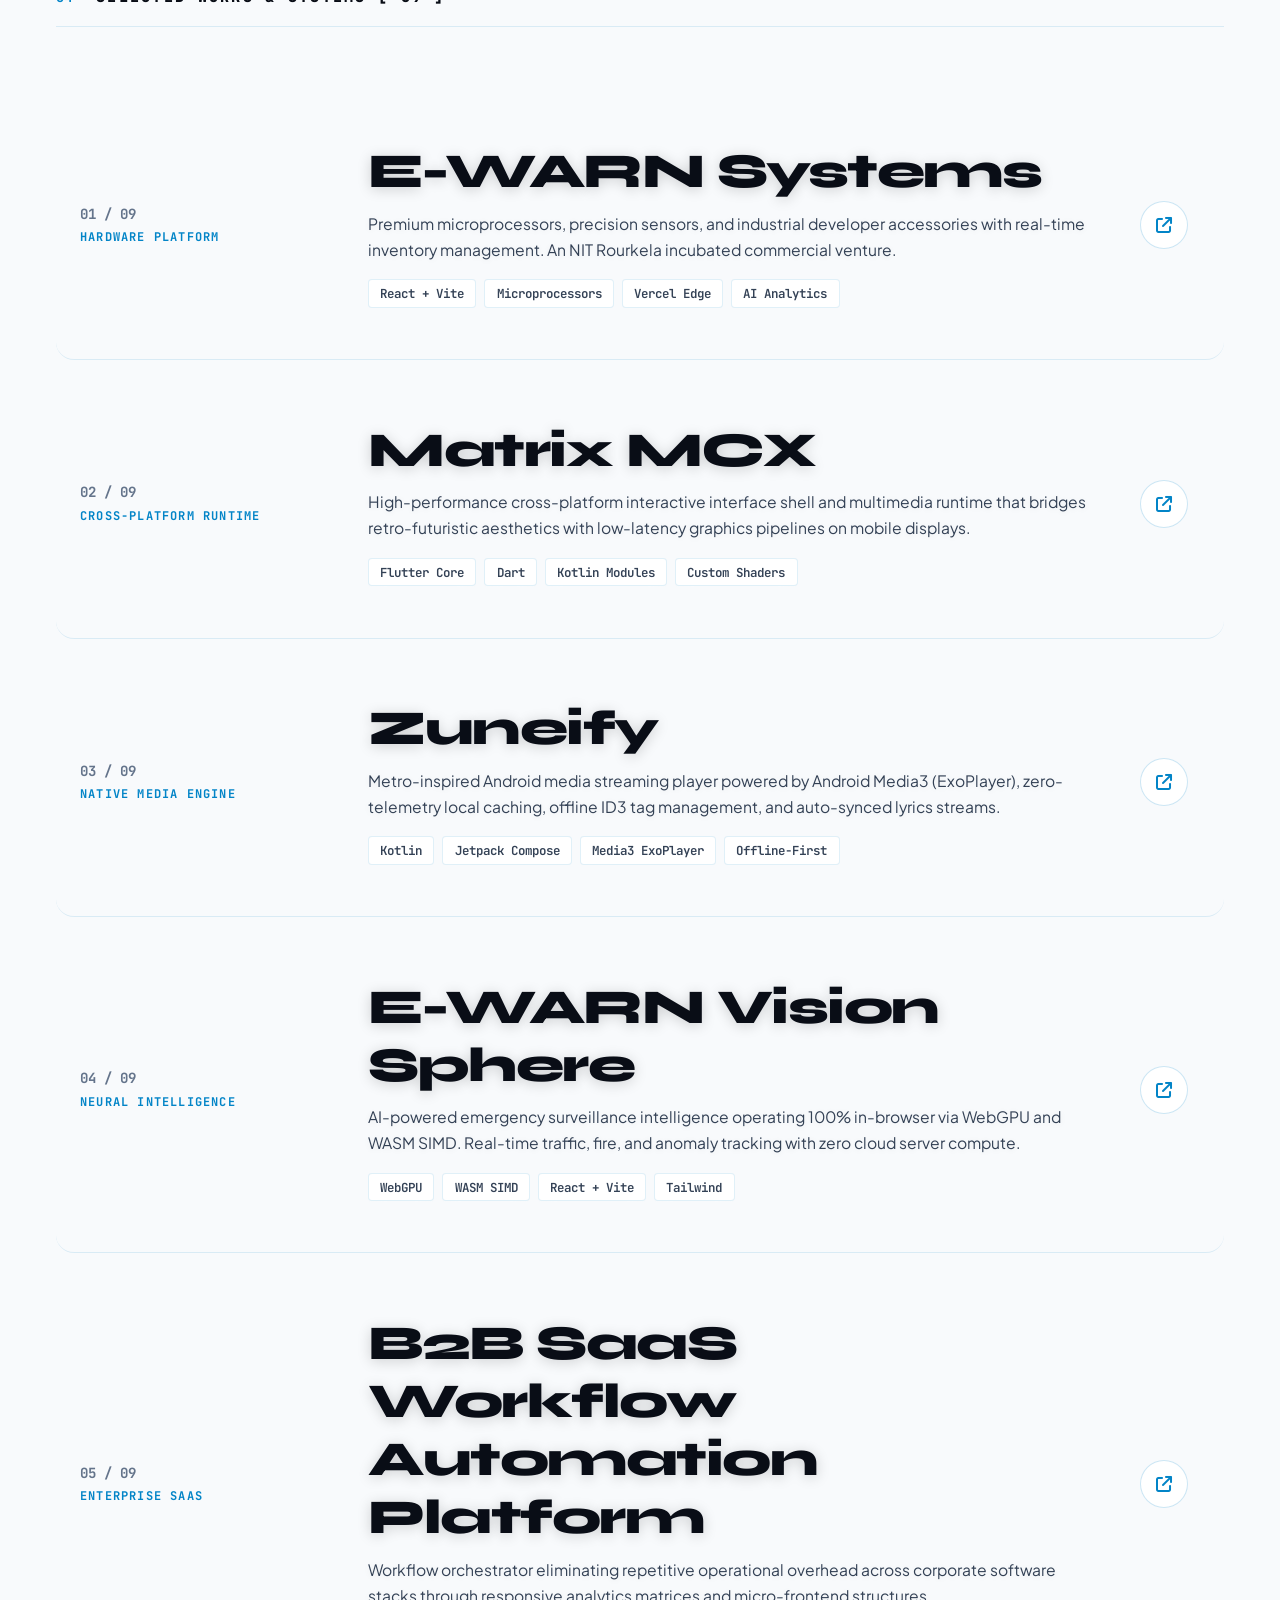
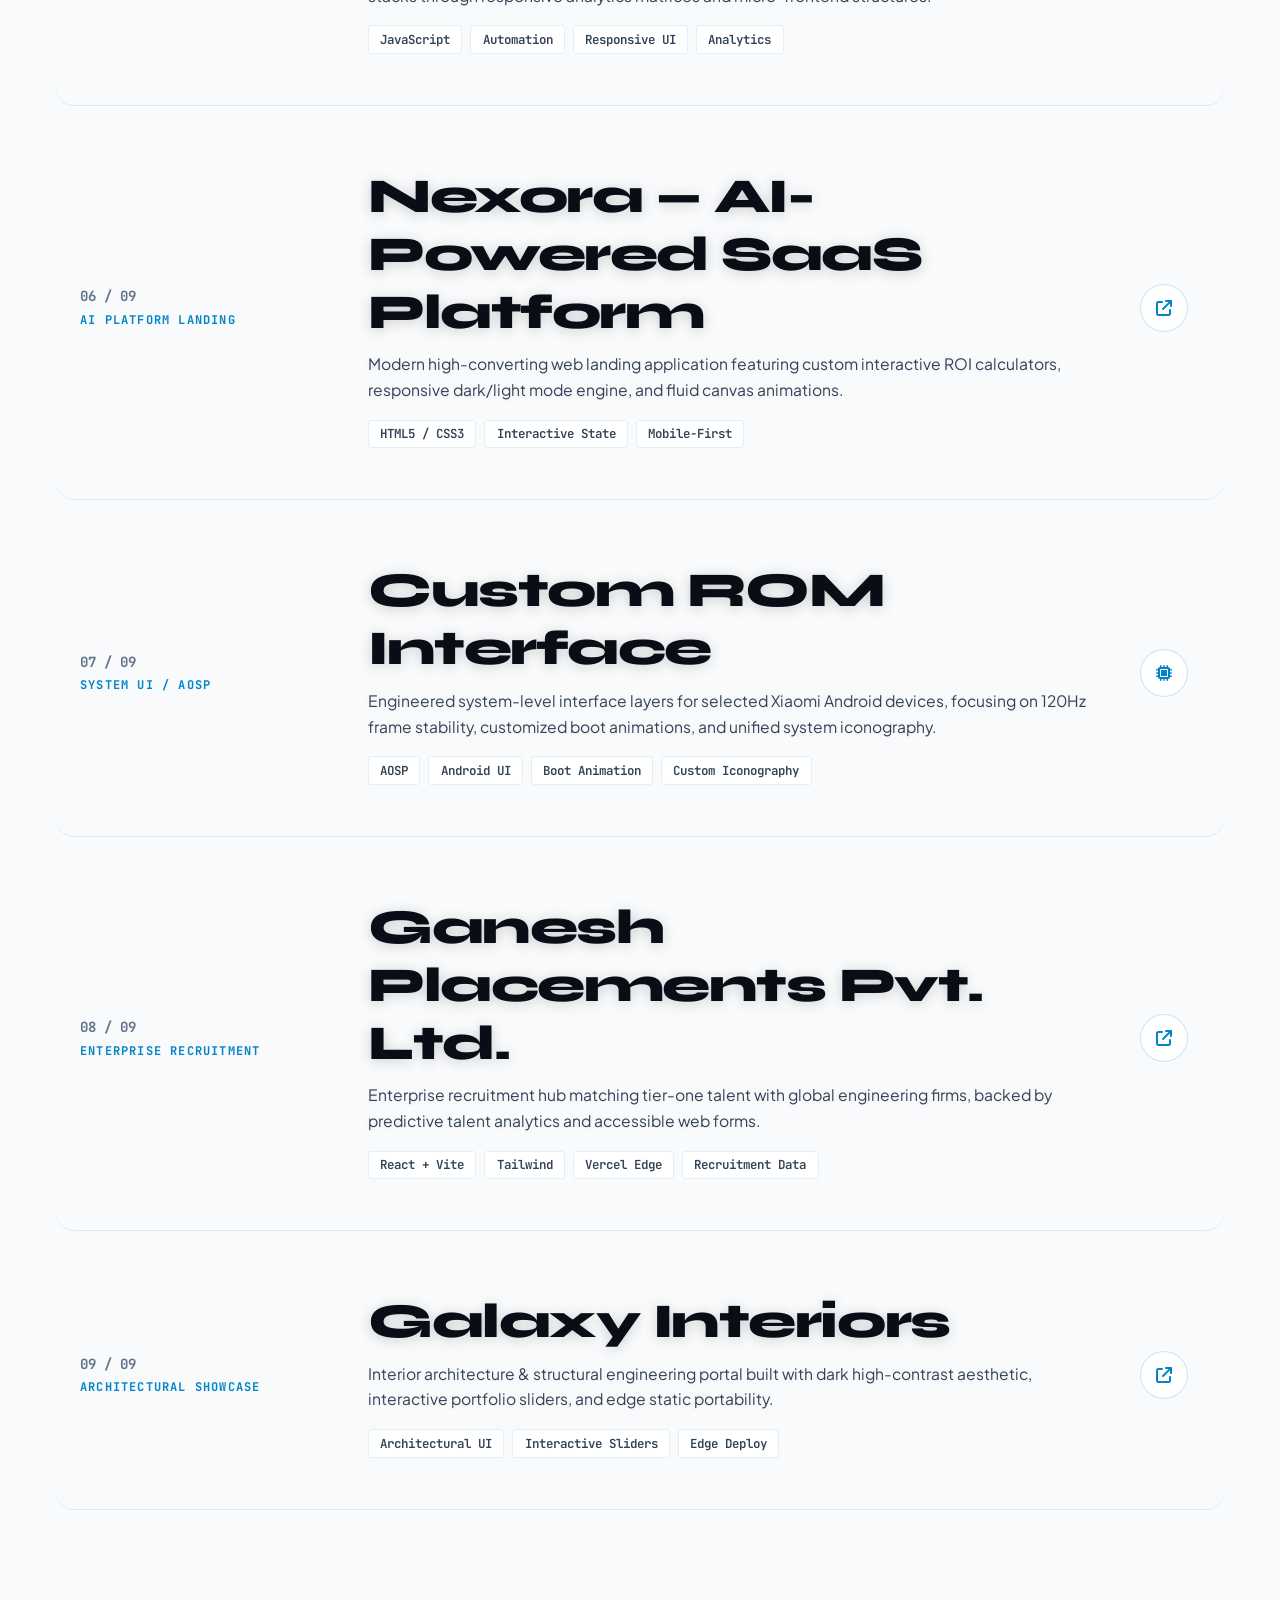
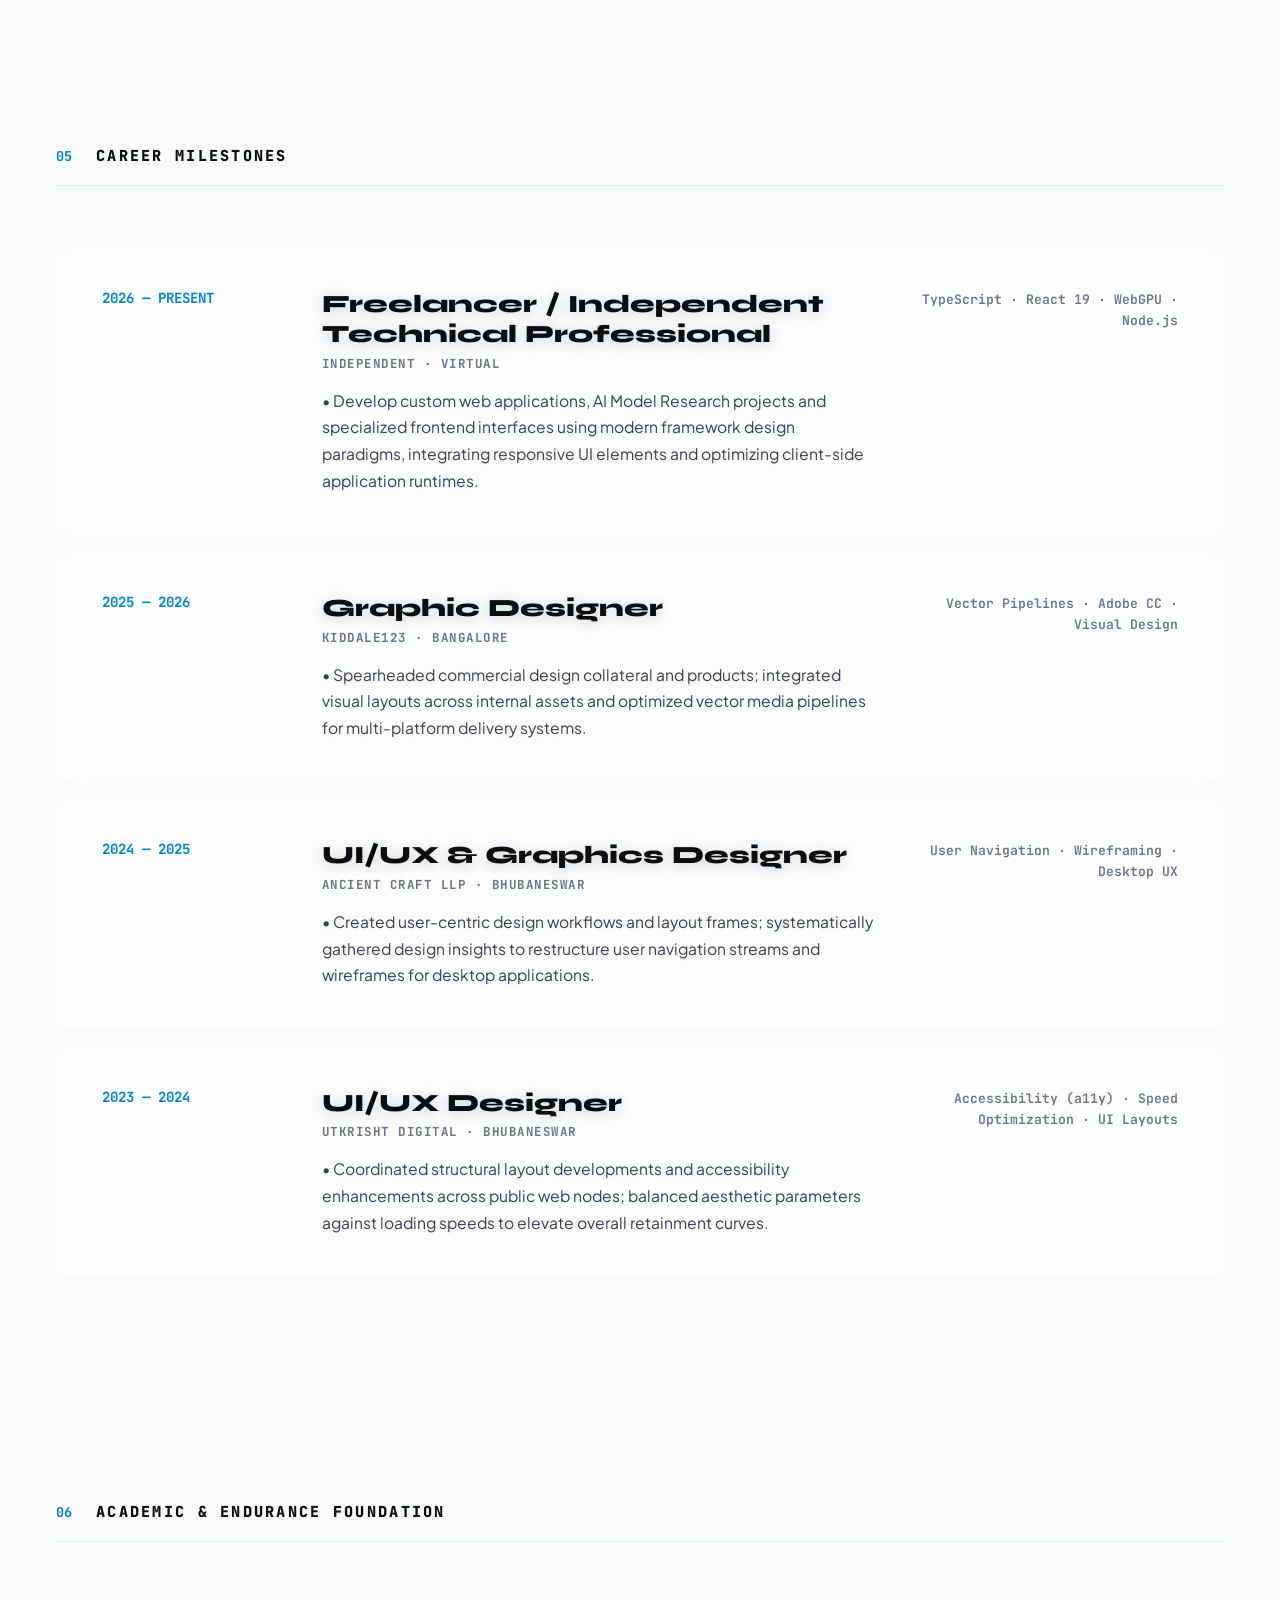
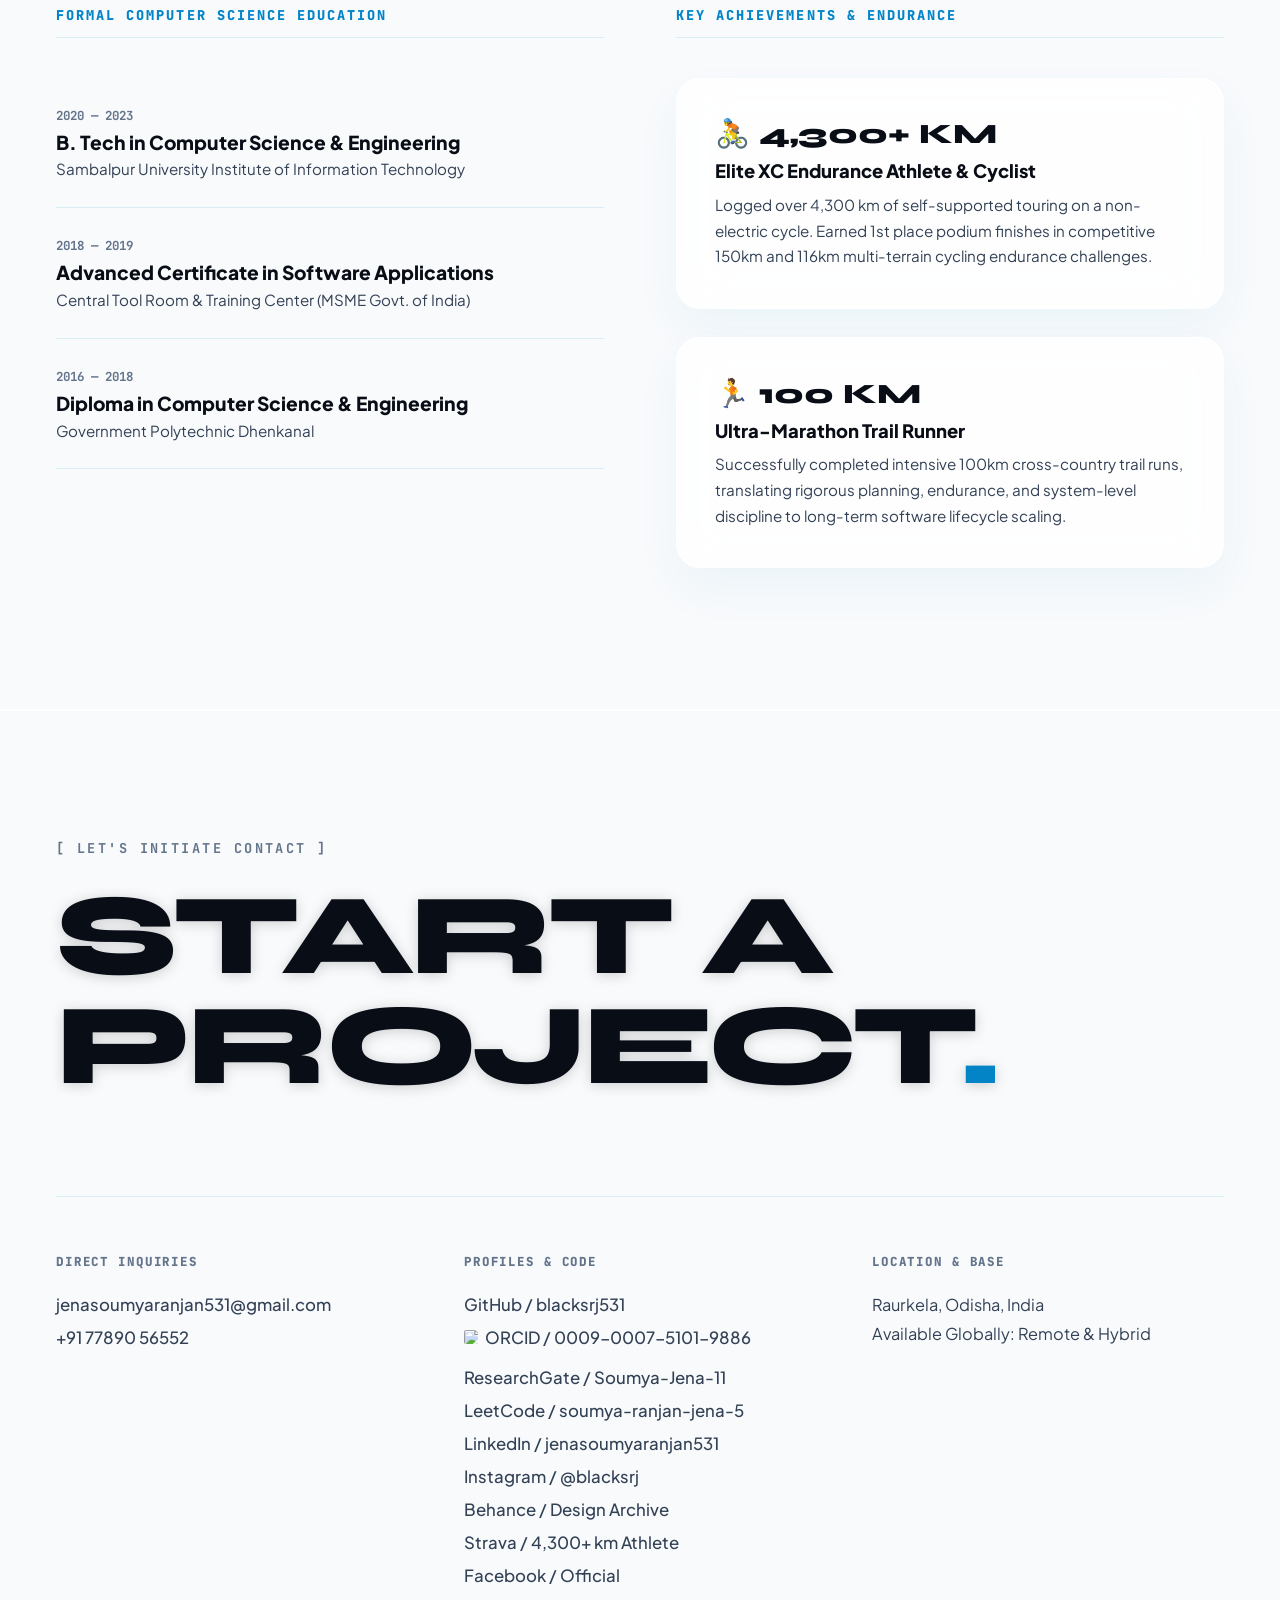
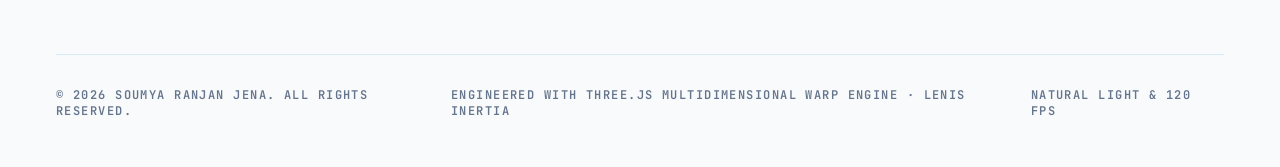
==== commit 11b61c68: "feat: add ORCID iD profile display next to GitHub and ResearchGate" ====
--- a/index.html
+++ b/index.html
@@ -72,6 +72,9 @@
       <a href="https://github.com/blacksrj531/" target="_blank" rel="noopener noreferrer" class="social-icon-link magnetic-btn" aria-label="GitHub" title="GitHub">
         <i class="fab fa-github"></i>
       </a>
+      <a id="cy-effective-orcid-url" href="https://orcid.org/0009-0007-5101-9886" target="_blank" rel="me noopener noreferrer" class="social-icon-link magnetic-btn" aria-label="ORCID" title="ORCID: 0009-0007-5101-9886">
+        <i class="fab fa-orcid"></i>
+      </a>
       <a href="https://www.researchgate.net/profile/Soumya-Jena-11" target="_blank" rel="noopener noreferrer" class="social-icon-link magnetic-btn" aria-label="ResearchGate" title="ResearchGate">
         <i class="fab fa-researchgate"></i>
       </a>
@@ -535,6 +538,10 @@
         <div class="footer-col">
           <span class="col-label">PROFILES &amp; CODE</span>
           <a href="https://github.com/blacksrj531/" target="_blank" rel="noopener noreferrer" class="footer-link">GitHub / blacksrj531</a>
+          <a id="cy-effective-orcid-url-footer" href="https://orcid.org/0009-0007-5101-9886" target="_blank" rel="me noopener noreferrer" class="footer-link orcid-footer-link" title="ORCID: 0009-0007-5101-9886">
+            <img src="https://orcid.org/sites/default/files/images/orcid_16x16.png" class="orcid-icon-img" alt="ORCID iD icon" width="16" height="16" />
+            ORCID / 0009-0007-5101-9886
+          </a>
           <a href="https://www.researchgate.net/profile/Soumya-Jena-11" target="_blank" rel="noopener noreferrer" class="footer-link">ResearchGate / Soumya-Jena-11</a>
           <a href="https://leetcode.com/u/soumya-ranjan-jena-5/" target="_blank" rel="noopener noreferrer" class="footer-link">LeetCode / soumya-ranjan-jena-5</a>
           <a href="https://www.linkedin.com/in/jenasoumyaranjan531/" target="_blank" rel="noopener noreferrer" class="footer-link">LinkedIn / jenasoumyaranjan531</a>
@@ -616,6 +623,10 @@
         <i class="fab fa-github"></i>
         <span class="dock-tooltip">GitHub</span>
       </a>
+      <a href="https://orcid.org/0009-0007-5101-9886" target="_blank" rel="me noopener noreferrer" class="dock-btn dock-mobile-profile dock-orcid magnetic-btn" aria-label="ORCID">
+        <i class="fab fa-orcid"></i>
+        <span class="dock-tooltip">ORCID</span>
+      </a>
       <a href="https://www.researchgate.net/profile/Soumya-Jena-11" target="_blank" rel="noopener noreferrer" class="dock-btn dock-mobile-profile dock-researchgate magnetic-btn" aria-label="ResearchGate">
         <i class="fab fa-researchgate"></i>
         <span class="dock-tooltip">ResearchGate</span>
--- a/styles.css
+++ b/styles.css
@@ -2701,6 +2701,7 @@
 
   /* Developer & Creative Profiles */
   .dock-items-wrapper .dock-github i { color: #0f172a !important; font-size: 1.45rem !important; }
+  .dock-items-wrapper .dock-orcid i { color: #a6ce39 !important; font-size: 1.4rem !important; }
   .dock-items-wrapper .dock-researchgate i { color: #00ccbb !important; font-size: 1.35rem !important; }
   .dock-items-wrapper .dock-leetcode i { color: #f59e0b !important; font-size: 1.3rem !important; }
   .dock-items-wrapper .dock-linkedin i { color: #0a66c2 !important; font-size: 1.4rem !important; }
@@ -2740,3 +2741,22 @@
 body.theme-night .unified-action-dock.is-open .hamburger-line {
   background-color: #020617 !important;
 }
+
+/* ORCID Footer Link & Badge Optics */
+.orcid-footer-link {
+  display: inline-flex !important;
+  align-items: center !important;
+  gap: 0.45rem !important;
+}
+
+.orcid-icon-img {
+  width: 14px;
+  height: 14px;
+  vertical-align: middle;
+  border-radius: 2px;
+  transition: transform 0.25s ease;
+}
+
+.orcid-footer-link:hover .orcid-icon-img {
+  transform: scale(1.15);
+}
